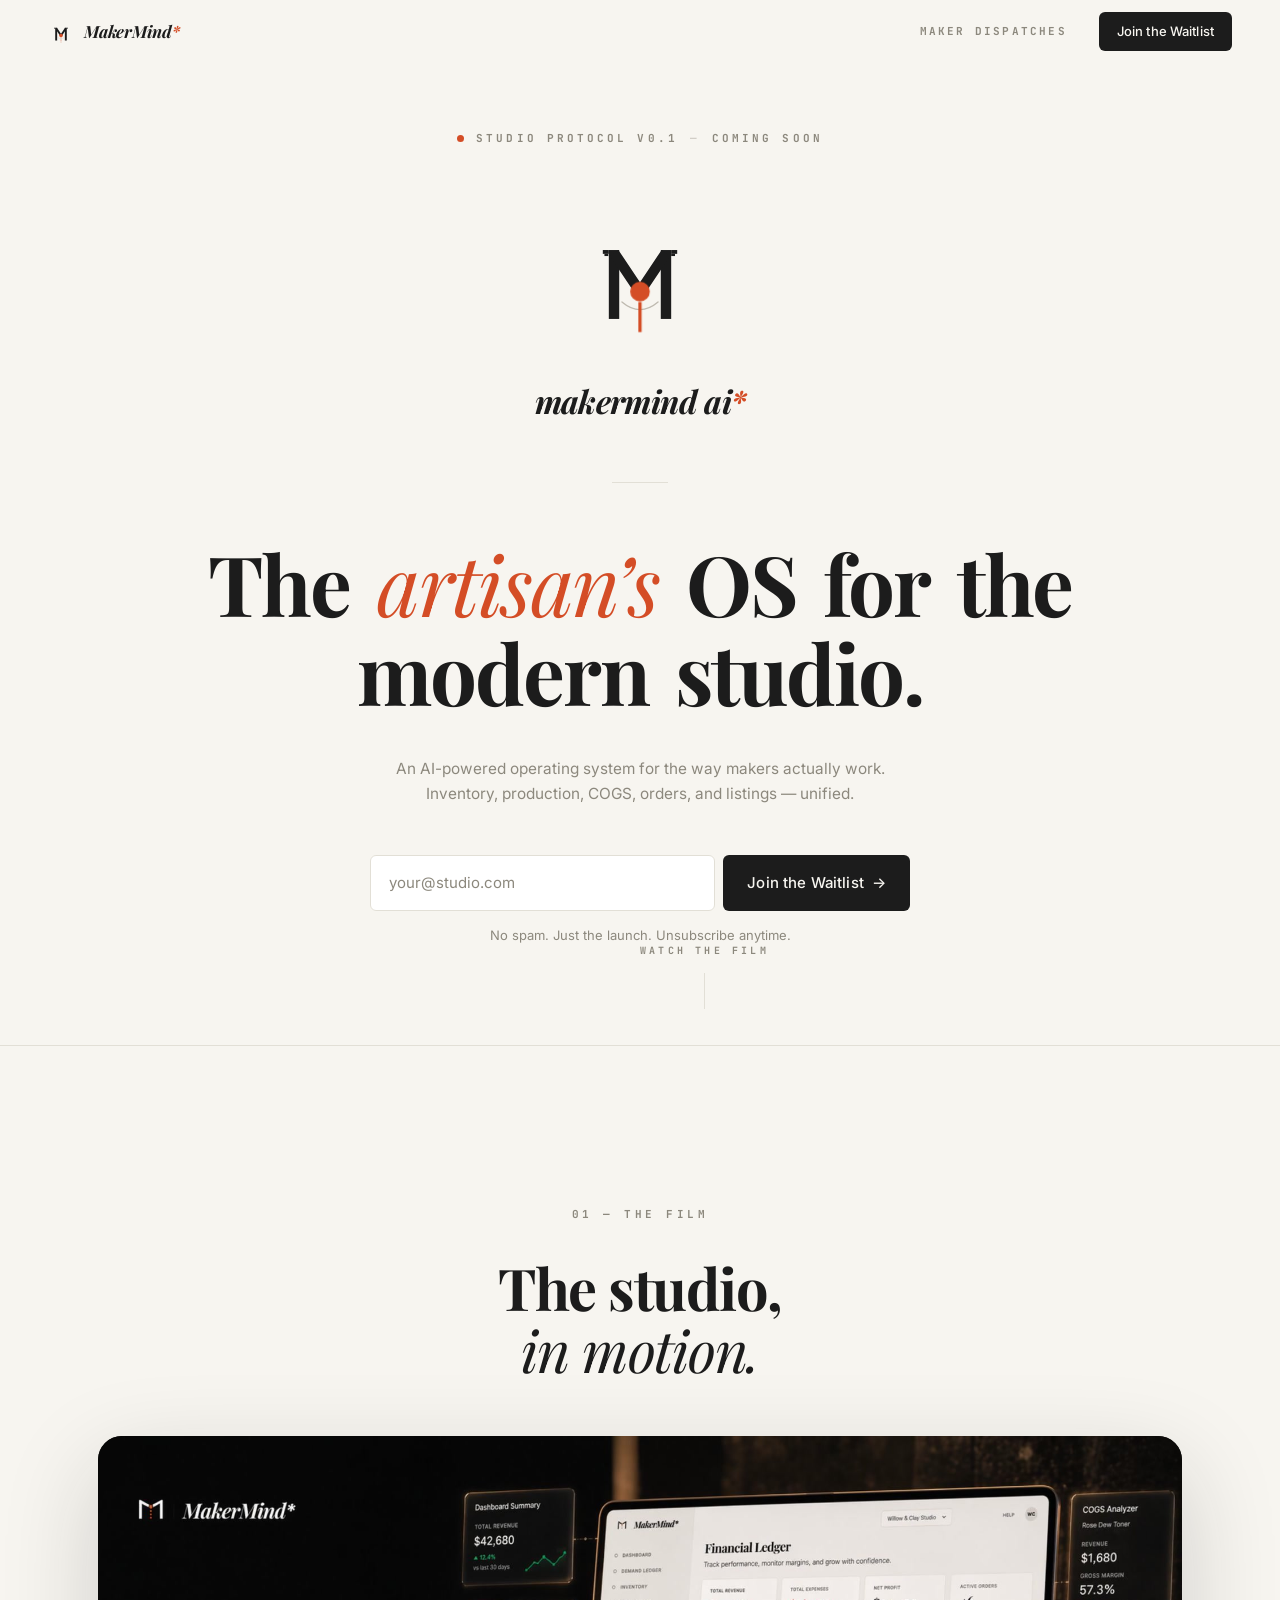
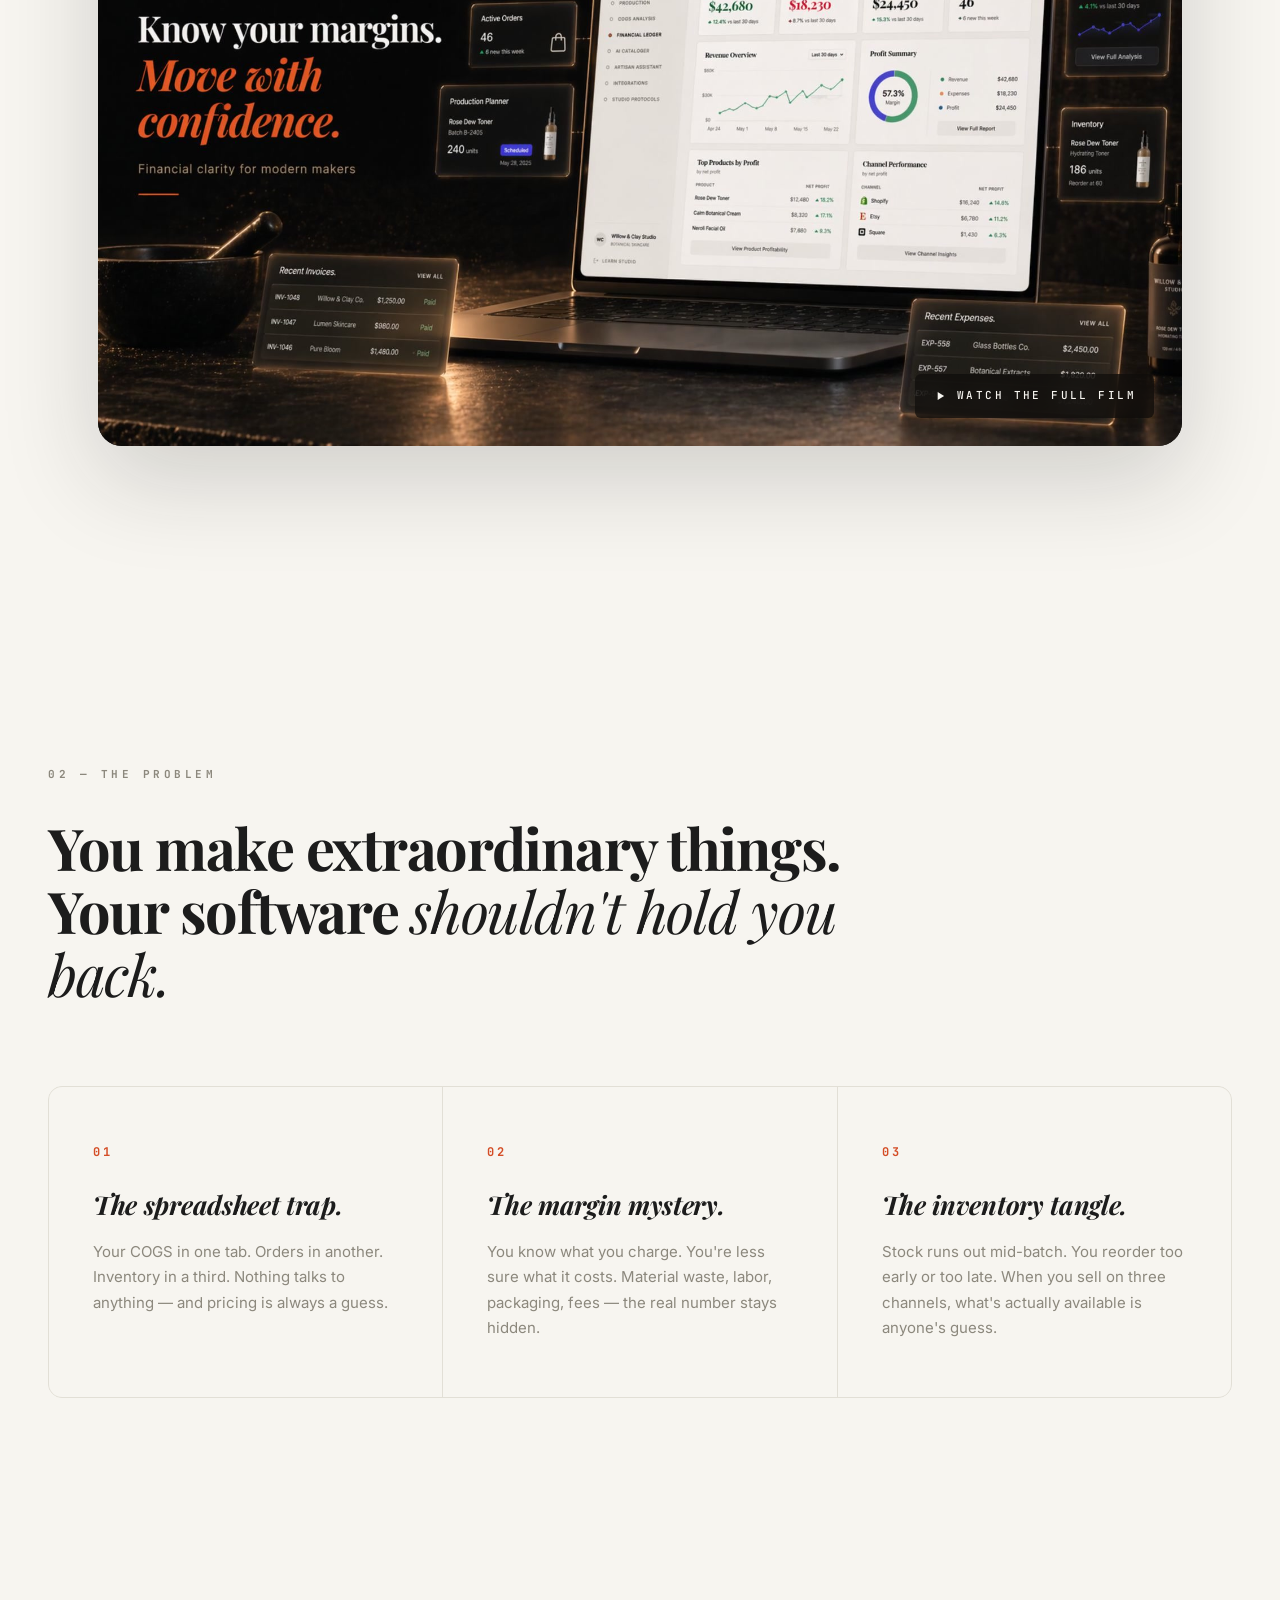
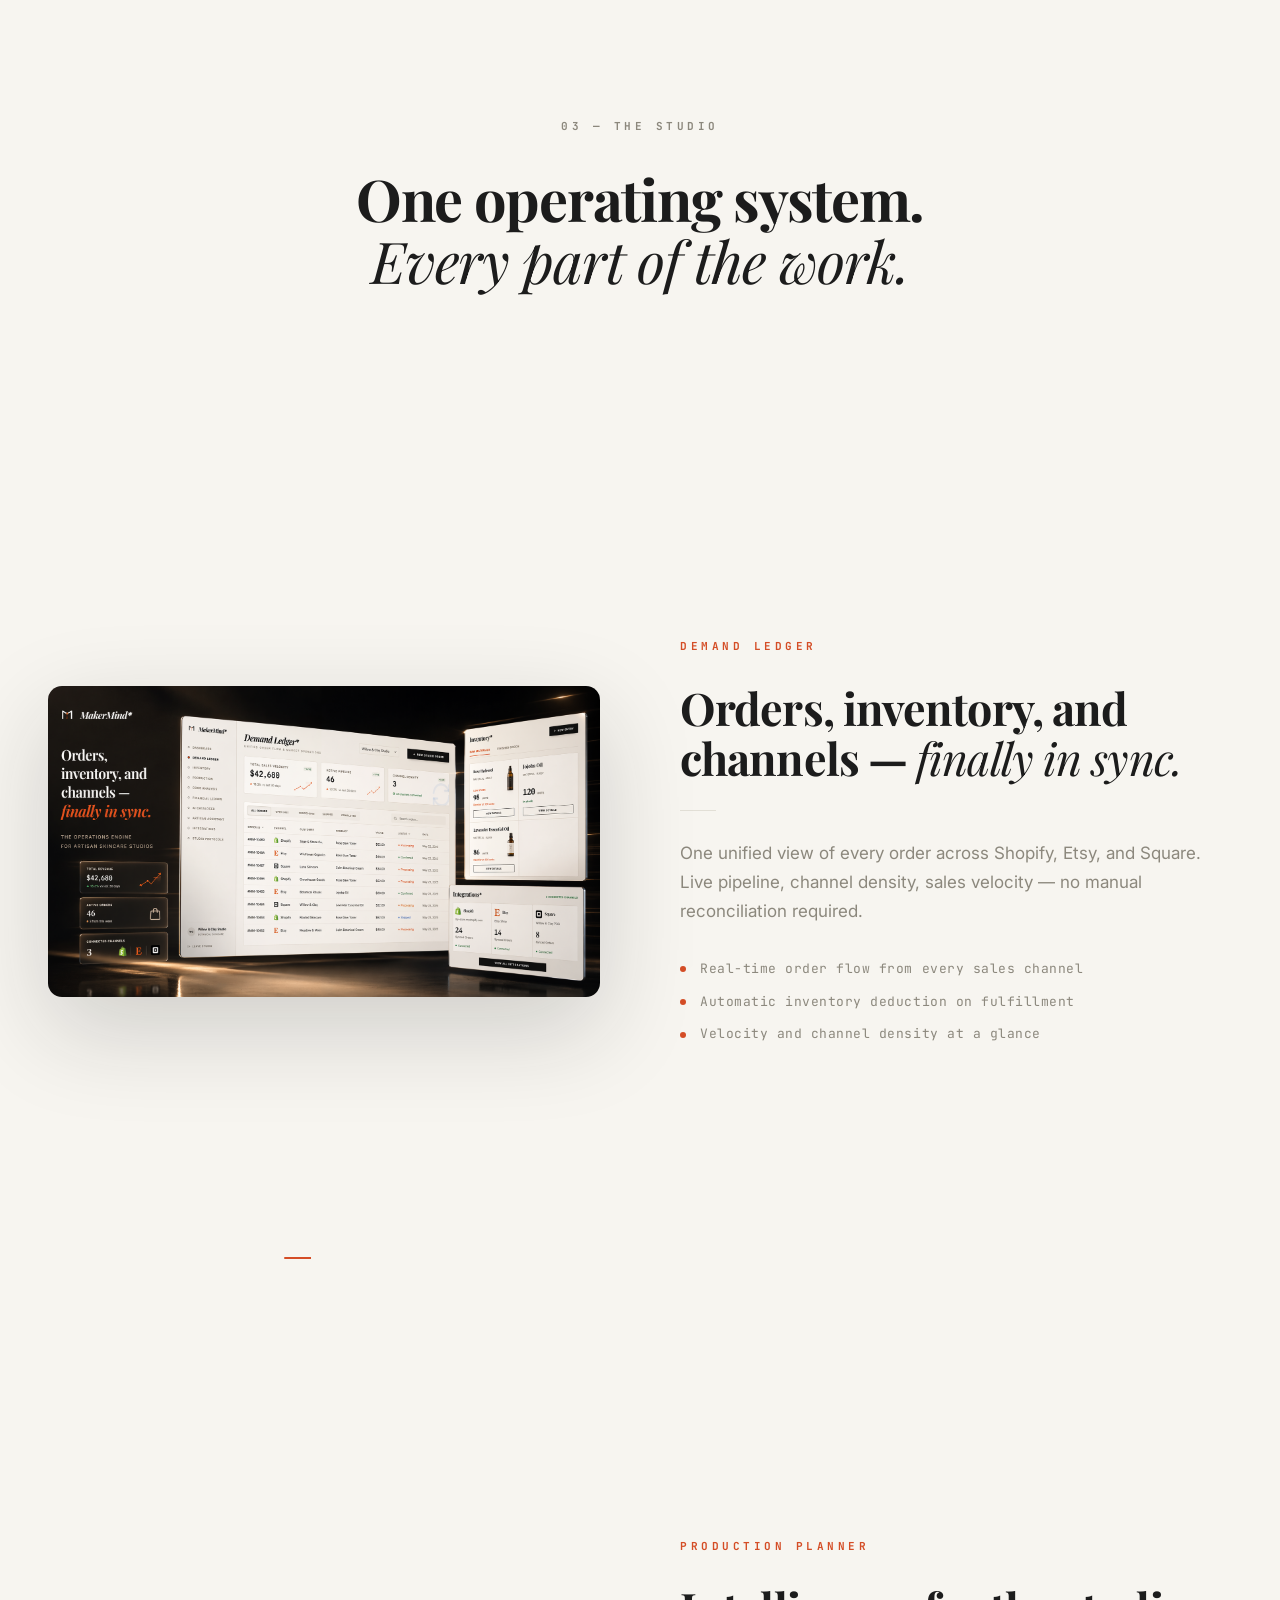
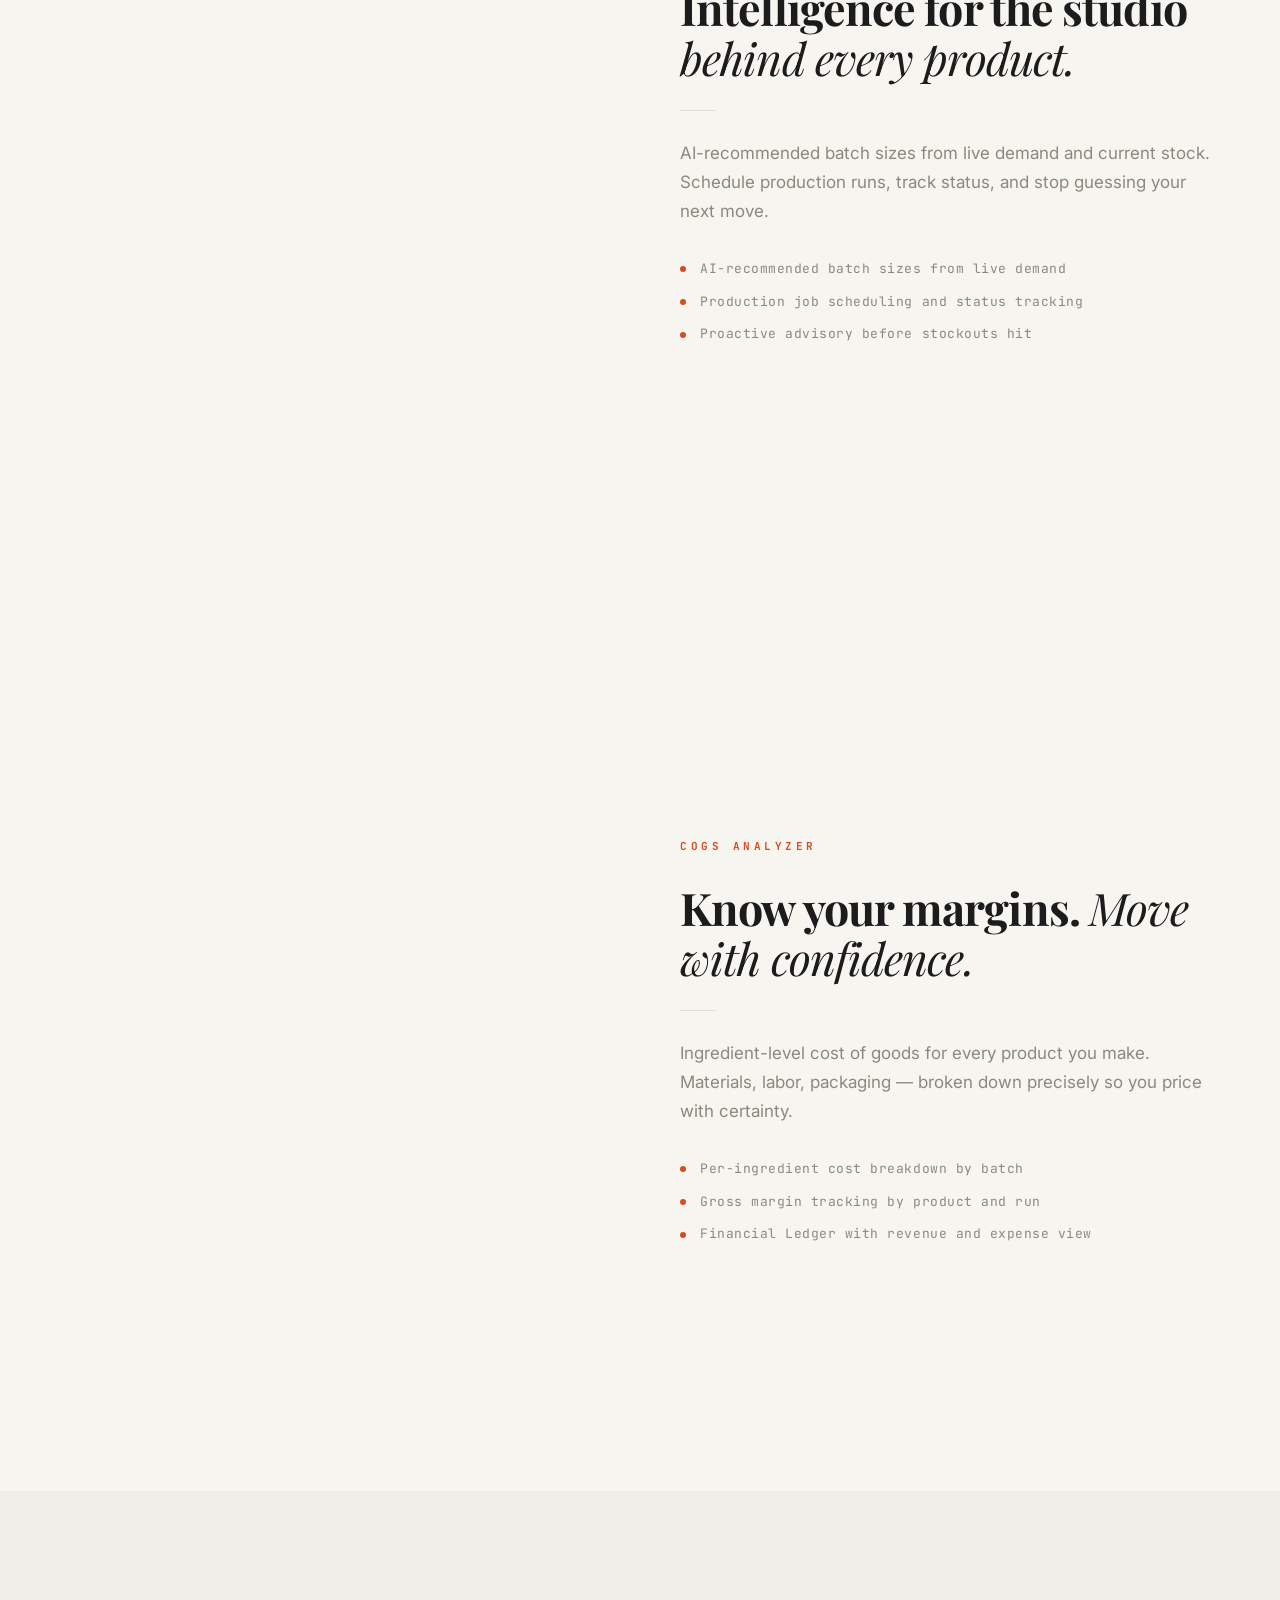
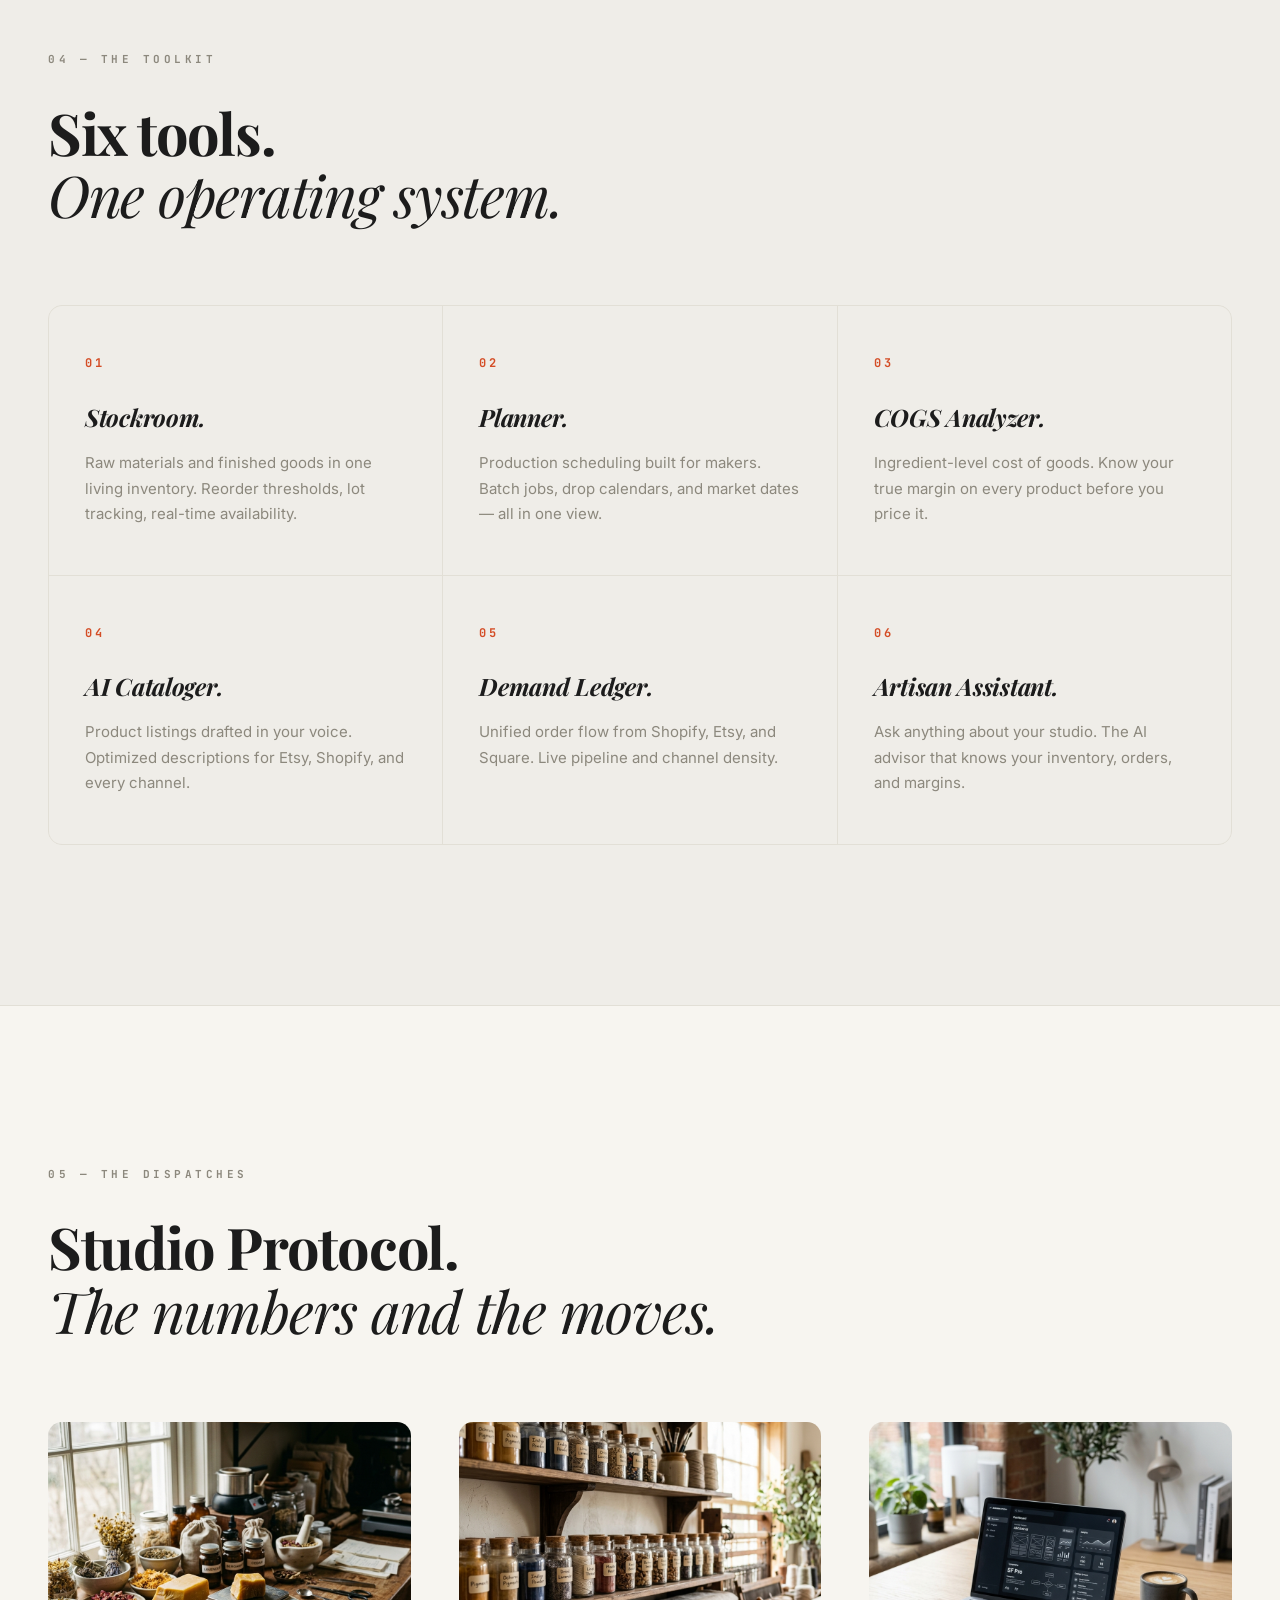
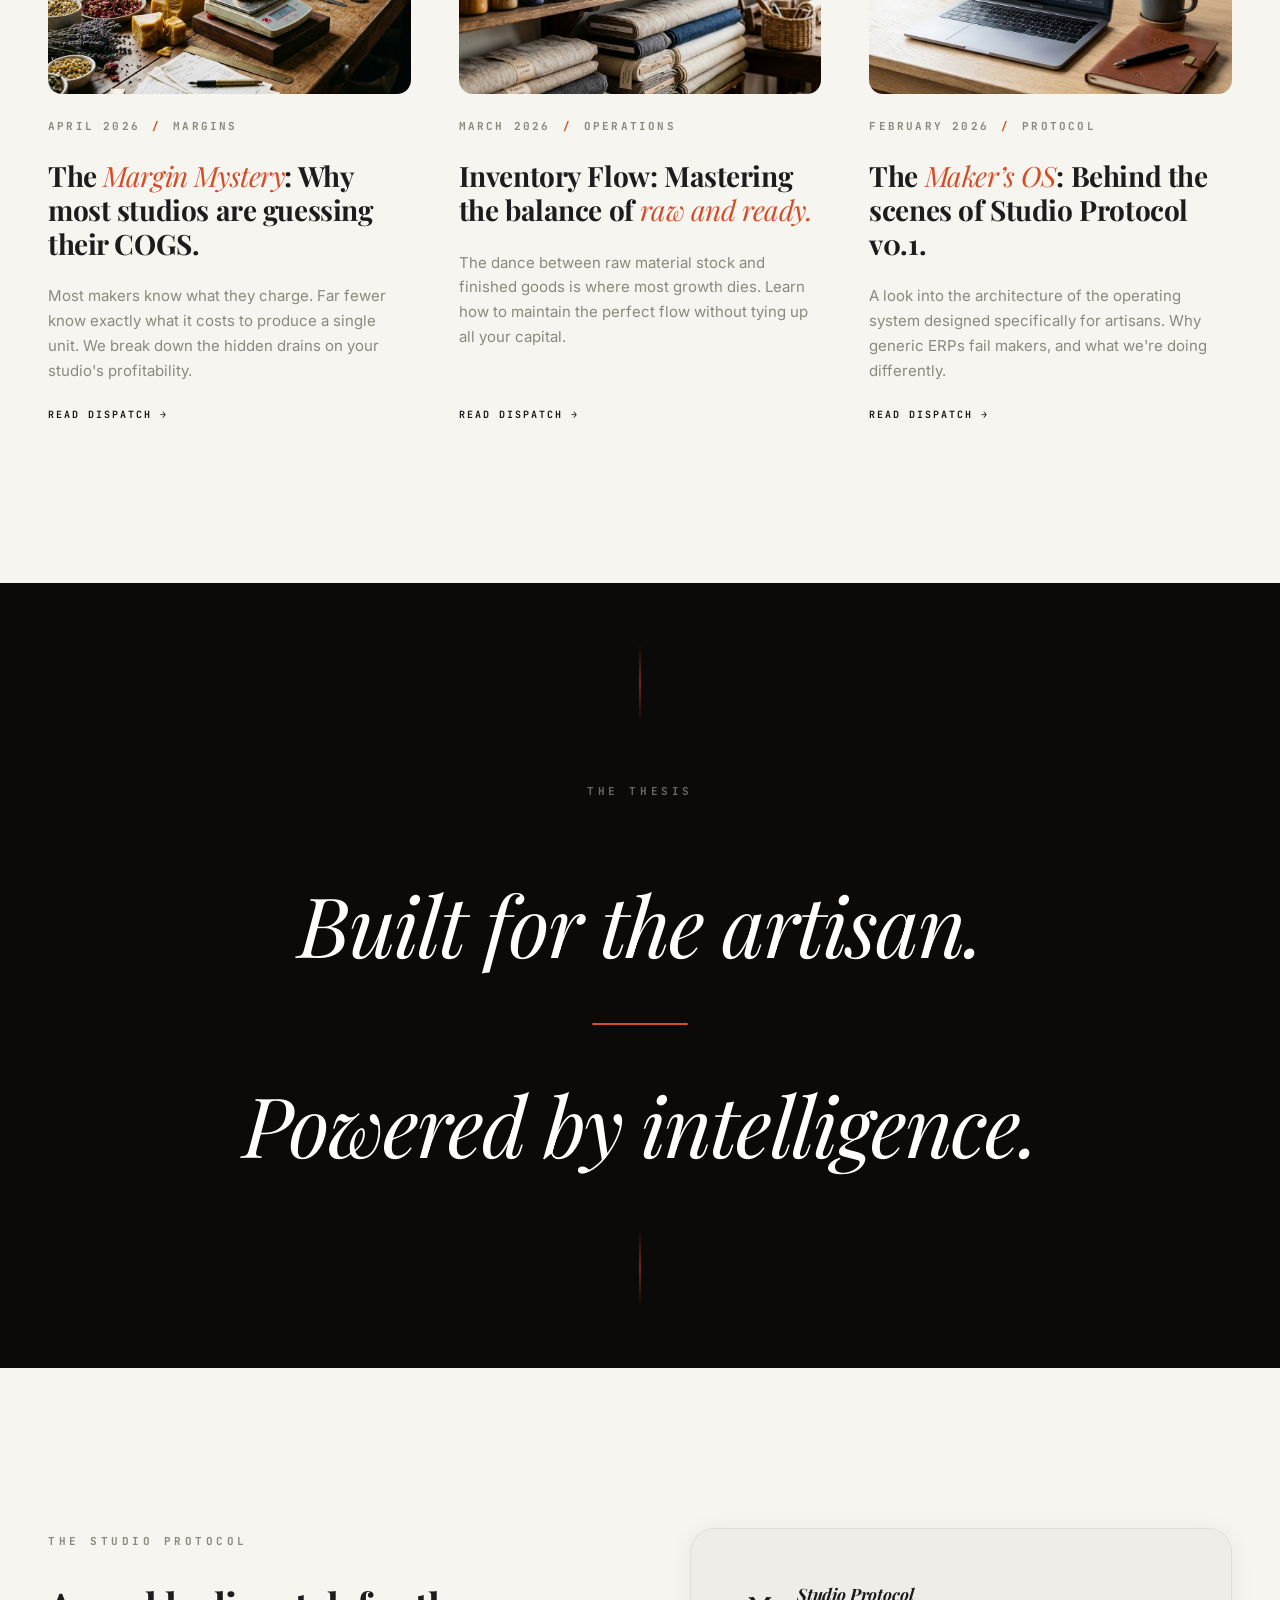
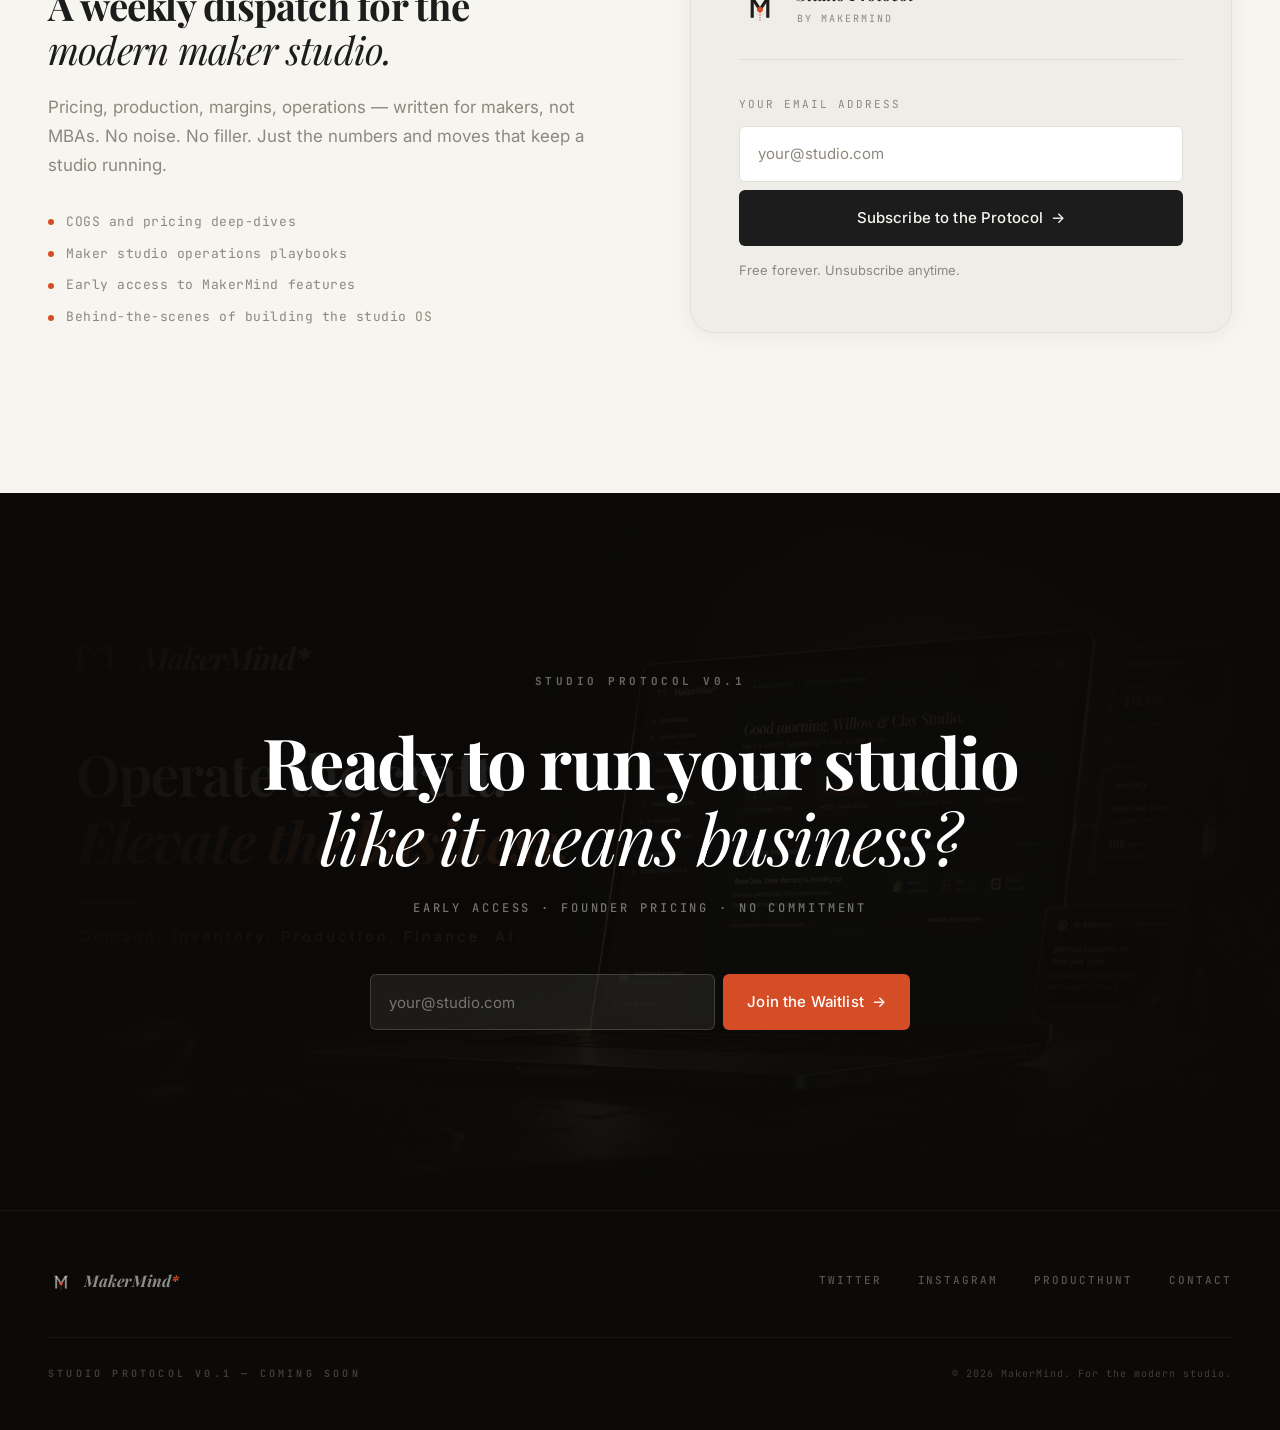
==== index.html @ ee9d77f5 "Fix: Broken forms, rename Journal to Maker Dispatches, fix waitlist links" ====
<!DOCTYPE html>
<html lang="en">
<head>
  <meta charset="UTF-8" />
  <meta name="viewport" content="width=device-width, initial-scale=1.0, viewport-fit=cover" />
  <meta name="theme-color" content="#F7F5F0" />
  <meta name="description" content="MakerMind — The AI-powered operating system for artisan maker studios. Inventory, production, COGS, orders, and listings, unified and intelligent. Built for the artisan. Powered by intelligence." />

  <!-- Open Graph -->
  <meta property="og:type" content="website" />
  <meta property="og:title" content="MakerMind — The Artisan's OS for the Modern Studio" />
  <meta property="og:description" content="The business side of making, beautifully organized. Studio Protocol v0.1 — coming soon." />
  <meta property="og:image" content="assets/img1.png" />
  <meta property="og:image:width" content="1672" />
  <meta property="og:image:height" content="939" />

  <!-- Twitter -->
  <meta name="twitter:card" content="summary_large_image" />
  <meta name="twitter:title" content="MakerMind — The Artisan's OS" />
  <meta name="twitter:description" content="The business side of making, beautifully organized." />
  <meta name="twitter:image" content="assets/img1.png" />

  <title>MakerMind — The Artisan's OS for the Modern Studio</title>

  <!-- SVG favicon -->
  <link rel="icon" type="image/svg+xml" href="data:image/svg+xml,%3Csvg viewBox='0 0 512 512' fill='none' xmlns='http://www.w3.org/2000/svg'%3E%3Crect width='512' height='512' rx='100' fill='%23F7F5F0'/%3E%3Crect x='142' y='172' width='38' height='252' fill='%231C1C1C'/%3E%3Crect x='120' y='172' width='22' height='14' fill='%231C1C1C'/%3E%3Crect x='332' y='172' width='38' height='252' fill='%231C1C1C'/%3E%3Crect x='370' y='172' width='22' height='14' fill='%231C1C1C'/%3E%3Cpath d='M161 182L256 324L351 182' stroke='%231C1C1C' stroke-width='38' stroke-linejoin='bevel' fill='none'/%3E%3Ccircle cx='256' cy='324' r='36' fill='%23D44D26'/%3E%3C/svg%3E" />

  <!-- Fonts -->
  <link rel="preconnect" href="https://fonts.googleapis.com" />
  <link rel="preconnect" href="https://fonts.gstatic.com" crossorigin />
  <link href="https://fonts.googleapis.com/css2?family=Inter:wght@400;500;600&family=Playfair+Display:ital,wght@0,400;0,700;1,400;1,700&family=JetBrains+Mono:wght@400;500;700&display=swap" rel="stylesheet" />

  <link rel="stylesheet" href="styles.css" />
</head>

<body>

<!--═══════════════════════════════════════════════════════════════
    NAV
═══════════════════════════════════════════════════════════════-->
<nav class="nav" id="nav" aria-label="Primary">
  <div class="nav-inner">
    <a href="#" class="nav-brand" aria-label="MakerMind home">
      <svg class="nav-mark" viewBox="0 0 512 512" fill="none" xmlns="http://www.w3.org/2000/svg" aria-hidden="true">
        <rect x="142" y="172" width="38" height="252" fill="currentColor"/>
        <rect x="120" y="172" width="22" height="14" fill="currentColor"/>
        <rect x="126" y="186" width="14" height="8" fill="currentColor"/>
        <rect x="332" y="172" width="38" height="252" fill="currentColor"/>
        <rect x="370" y="172" width="22" height="14" fill="currentColor"/>
        <rect x="370" y="186" width="14" height="8" fill="currentColor"/>
        <path d="M 161 182 L 256 324 L 351 182" stroke="currentColor" stroke-width="38" stroke-linejoin="bevel" fill="none"/>
        <path d="M 190 362 Q 256 418 322 362" stroke="#BFBAB0" stroke-width="5" stroke-linecap="round" fill="none"/>
        <circle cx="256" cy="324" r="36" fill="#D44D26"/>
        <line x1="256" y1="362" x2="256" y2="472" stroke="#D44D26" stroke-width="12" stroke-dasharray="14 14"/>
      </svg>
      <span class="nav-wordmark">MakerMind<span class="accent">*</span></span>
    </a>
    <div class="nav-links">
      <a href="journal.html" class="nav-link">Maker Dispatches</a>
      <a href="#waitlist" class="nav-cta">Join the Waitlist</a>
    </div>
  </div>
</nav>


<!--═══════════════════════════════════════════════════════════════
    01 — HERO
    A cold open: cream silence, a stamp arrives, the mark draws
    itself, then the wordmark, then the headline word-by-word.
═══════════════════════════════════════════════════════════════-->
<section class="hero" id="hero">
  <div class="hero-inner">

    <div class="stamp" data-anim="stamp">
      <span class="stamp-dot" aria-hidden="true"></span>
      <span>Studio Protocol v0.1</span>
      <span class="stamp-sep" aria-hidden="true">—</span>
      <span>Coming Soon</span>
    </div>

    <!-- ANIMATED MAKERMIND MARK — draws itself on load -->
    <svg class="hero-mark" viewBox="0 0 512 512" fill="none" xmlns="http://www.w3.org/2000/svg" aria-label="MakerMind logo" data-anim="mark">
      <defs>
        <clipPath id="hero-mark-wipe">
          <rect x="0" y="170" width="512" height="0">
            <animate attributeName="height" from="0" to="280"
              begin="0.6s" dur="1.4s"
              fill="freeze"
              calcMode="spline" keyTimes="0;1" keySplines="0.33 0 0.2 1"/>
          </rect>
        </clipPath>
      </defs>
      <g clip-path="url(#hero-mark-wipe)">
        <rect x="142" y="172" width="38" height="252" fill="currentColor"/>
        <rect x="120" y="172" width="22" height="14" fill="currentColor"/>
        <rect x="126" y="186" width="14" height="8" fill="currentColor"/>
        <rect x="332" y="172" width="38" height="252" fill="currentColor"/>
        <rect x="370" y="172" width="22" height="14" fill="currentColor"/>
        <rect x="370" y="186" width="14" height="8" fill="currentColor"/>
        <path d="M 161 182 L 256 324 L 351 182" stroke="currentColor" stroke-width="38" stroke-linejoin="bevel" fill="none"/>
      </g>
      <path class="mark-arc" d="M 190 362 Q 256 418 322 362" stroke="#BFBAB0" stroke-width="5" stroke-linecap="round" fill="none"/>
      <circle class="mark-dot" cx="256" cy="324" r="36" fill="#D44D26"/>
      <line class="mark-thread" x1="256" y1="362" x2="256" y2="472" stroke="#D44D26" stroke-width="12" stroke-dasharray="14 14"/>
    </svg>

    <div class="hero-wordmark" data-anim="wordmark">
      makermind ai<span class="accent">*</span>
    </div>

    <div class="hero-rule" data-anim="rule" aria-hidden="true"></div>

    <h1 class="hero-headline" data-anim="words">
      <span class="word">The</span>
      <span class="word"><em>artisan&rsquo;s</em></span>
      <span class="word">OS</span>
      <span class="word">for</span>
      <span class="word">the</span>
      <span class="word">modern</span>
      <span class="word">studio.</span>
    </h1>

    <p class="hero-body" data-anim="body">
      An AI-powered operating system for the way makers actually work.<br class="br-desk">
      Inventory, production, COGS, orders, and listings — unified.
    </p>

    <form class="email-form" id="hero-form" data-form="hero" data-anim="form" novalidate>
      <div class="email-row">
        <input type="email" name="email" placeholder="your@studio.com" required class="email-input" aria-label="Your email address" />
        <button type="submit" class="btn btn-ink">
          <span class="btn-label">Join the Waitlist</span>
          <span class="btn-arrow" aria-hidden="true">→</span>
        </button>
      </div>
      <p class="email-note">No spam. Just the launch. Unsubscribe anytime.</p>
      <div class="email-success" hidden aria-live="polite">
        <span class="check-mark" aria-hidden="true">✦</span>
        You're on the list — we'll be in touch before launch.
      </div>
    </form>

  </div>

  <a class="scroll-cue" href="#film" aria-label="Scroll down">
    <span class="cue-label">Watch the Film</span>
    <span class="cue-line" aria-hidden="true"></span>
  </a>
</section>


<!--═══════════════════════════════════════════════════════════════
    02 — THE FILM
    Embed the launch video. Loops on autoplay (muted), invites
    a click to watch with sound.
═══════════════════════════════════════════════════════════════-->
<section class="film" id="film">
  <div class="film-meta reveal">
    <p class="section-label">01 — The Film</p>
    <h2 class="film-headline">
      The studio,<br><em>in motion.</em>
    </h2>
  </div>

  <div class="film-frame reveal" data-film>
    <video
      class="film-video"
      poster="assets/launch-poster.jpg"
      autoplay muted loop playsinline
      data-film-loop
    >
      <source src="assets/launch-loop.mp4" type="video/mp4" />
    </video>
    <div class="film-overlay">
      <button class="film-play" type="button" data-film-play aria-label="Watch the full film with sound">
        <svg viewBox="0 0 24 24" fill="none" aria-hidden="true">
          <path d="M8 5v14l11-7z" fill="currentColor"/>
        </svg>
        <span>Watch the Full Film</span>
      </button>
    </div>
  </div>
</section>


<!--═══════════════════════════════════════════════════════════════
    03 — THE PROBLEM
    Tension. Setup for the resolution that follows.
═══════════════════════════════════════════════════════════════-->
<section class="problem">
  <div class="container">
    <p class="section-label reveal">02 — The Problem</p>
    <h2 class="problem-headline reveal">
      You make extraordinary things.<br>
      Your software <em>shouldn't hold you back.</em>
    </h2>

    <div class="problem-grid">
      <article class="problem-card reveal">
        <div class="problem-num">01</div>
        <h3 class="problem-title"><em>The spreadsheet trap.</em></h3>
        <p class="problem-body">Your COGS in one tab. Orders in another. Inventory in a third. Nothing talks to anything — and pricing is always a guess.</p>
      </article>
      <article class="problem-card reveal">
        <div class="problem-num">02</div>
        <h3 class="problem-title"><em>The margin mystery.</em></h3>
        <p class="problem-body">You know what you charge. You're less sure what it costs. Material waste, labor, packaging, fees — the real number stays hidden.</p>
      </article>
      <article class="problem-card reveal">
        <div class="problem-num">03</div>
        <h3 class="problem-title"><em>The inventory tangle.</em></h3>
        <p class="problem-body">Stock runs out mid-batch. You reorder too early or too late. When you sell on three channels, what's actually available is anyone's guess.</p>
      </article>
    </div>
  </div>
</section>


<!--═══════════════════════════════════════════════════════════════
    04 — STICKY SHOWCASE
    The image stays pinned while the text scrolls past.
    Three product features. Three image swaps. The Apple pattern.
═══════════════════════════════════════════════════════════════-->
<section class="showcase" id="product">

  <div class="container showcase-intro reveal">
    <p class="section-label">03 — The Studio</p>
    <h2 class="showcase-headline">
      One operating system.<br><em>Every part of the work.</em>
    </h2>
  </div>

  <div class="showcase-track">
    <div class="showcase-images">
      <div class="showcase-image-stack" aria-hidden="true">
        <img class="showcase-img is-active" data-step="0" src="assets/img2.png" alt="" />
        <img class="showcase-img" data-step="1" src="assets/img3.png" alt="" />
        <img class="showcase-img" data-step="2" src="assets/img8.png" alt="" />
      </div>
      <div class="showcase-progress" aria-hidden="true">
        <span class="progress-track"></span>
        <span class="progress-fill"></span>
      </div>
    </div>

    <div class="showcase-text">

      <article class="showcase-step" data-step="0">
        <div class="step-inner">
          <p class="step-label">Demand Ledger</p>
          <h3 class="step-headline">Orders, inventory, and channels — <em>finally in sync.</em></h3>
          <div class="step-rule"></div>
          <p class="step-body">One unified view of every order across Shopify, Etsy, and Square. Live pipeline, channel density, sales velocity — no manual reconciliation required.</p>
          <ul class="step-list">
            <li>Real-time order flow from every sales channel</li>
            <li>Automatic inventory deduction on fulfillment</li>
            <li>Velocity and channel density at a glance</li>
          </ul>
        </div>
      </article>

      <article class="showcase-step" data-step="1">
        <div class="step-inner">
          <p class="step-label">Production Planner</p>
          <h3 class="step-headline">Intelligence for the studio <em>behind every product.</em></h3>
          <div class="step-rule"></div>
          <p class="step-body">AI-recommended batch sizes from live demand and current stock. Schedule production runs, track status, and stop guessing your next move.</p>
          <ul class="step-list">
            <li>AI-recommended batch sizes from live demand</li>
            <li>Production job scheduling and status tracking</li>
            <li>Proactive advisory before stockouts hit</li>
          </ul>
        </div>
      </article>

      <article class="showcase-step" data-step="2">
        <div class="step-inner">
          <p class="step-label">COGS Analyzer</p>
          <h3 class="step-headline">Know your margins. <em>Move with confidence.</em></h3>
          <div class="step-rule"></div>
          <p class="step-body">Ingredient-level cost of goods for every product you make. Materials, labor, packaging — broken down precisely so you price with certainty.</p>
          <ul class="step-list">
            <li>Per-ingredient cost breakdown by batch</li>
            <li>Gross margin tracking by product and run</li>
            <li>Financial Ledger with revenue and expense view</li>
          </ul>
        </div>
      </article>

    </div>
  </div>
</section>


<!--═══════════════════════════════════════════════════════════════
    05 — SIX TOOLS GRID
═══════════════════════════════════════════════════════════════-->
<section class="features">
  <div class="container">
    <p class="section-label reveal">04 — The Toolkit</p>
    <h2 class="features-headline reveal">
      Six tools.<br><em>One operating system.</em>
    </h2>

    <div class="features-grid">
      <article class="feature-card reveal">
        <div class="feature-num">01</div>
        <h3 class="feature-title"><em>Stockroom.</em></h3>
        <p class="feature-body">Raw materials and finished goods in one living inventory. Reorder thresholds, lot tracking, real-time availability.</p>
      </article>
      <article class="feature-card reveal">
        <div class="feature-num">02</div>
        <h3 class="feature-title"><em>Planner.</em></h3>
        <p class="feature-body">Production scheduling built for makers. Batch jobs, drop calendars, and market dates — all in one view.</p>
      </article>
      <article class="feature-card reveal">
        <div class="feature-num">03</div>
        <h3 class="feature-title"><em>COGS Analyzer.</em></h3>
        <p class="feature-body">Ingredient-level cost of goods. Know your true margin on every product before you price it.</p>
      </article>
      <article class="feature-card reveal">
        <div class="feature-num">04</div>
        <h3 class="feature-title"><em>AI Cataloger.</em></h3>
        <p class="feature-body">Product listings drafted in your voice. Optimized descriptions for Etsy, Shopify, and every channel.</p>
      </article>
      <article class="feature-card reveal">
        <div class="feature-num">05</div>
        <h3 class="feature-title"><em>Demand Ledger.</em></h3>
        <p class="feature-body">Unified order flow from Shopify, Etsy, and Square. Live pipeline and channel density.</p>
      </article>
      <article class="feature-card reveal">
        <div class="feature-num">06</div>
        <h3 class="feature-title"><em>Artisan Assistant.</em></h3>
        <p class="feature-body">Ask anything about your studio. The AI advisor that knows your inventory, orders, and margins.</p>
      </article>
    </div>
  </div>
</section>



<!--═══════════════════════════════════════════════════════════════
    05 — THE DISPATCHES (JOURNAL)
═══════════════════════════════════════════════════════════════-->
<section class="journal" id="journal">
  <div class="container">
    <p class="section-label reveal">05 — The Dispatches</p>
    <h2 class="journal-headline reveal">
      Studio Protocol.<br><em>The numbers and the moves.</em>
    </h2>

    <div class="journal-grid">
      <article class="journal-card reveal">
        <a href="dispatch-margin-mystery.html" class="journal-card-img-wrap">
          <img src="assets/dispatch-cogs.png" alt="Close up of precision scale and botanicals" class="journal-card-img" />
        </a>
        <div class="journal-card-meta">
          <span>April 2026</span>
          <span class="accent">/</span>
          <span>Margins</span>
        </div>
        <h3 class="journal-card-title">
          The <em>Margin Mystery</em>: Why most studios are guessing their COGS.
        </h3>
        <p class="journal-card-excerpt">Most makers know what they charge. Far fewer know exactly what it costs to produce a single unit. We break down the hidden drains on your studio's profitability.</p>
        <a href="dispatch-margin-mystery.html" class="journal-card-cta">
          Read Dispatch <span class="btn-arrow" aria-hidden="true">→</span>
        </a>
      </article>

      <article class="journal-card reveal">
        <a href="dispatch-inventory-flow.html" class="journal-card-img-wrap">
          <img src="assets/dispatch-inventory.png" alt="Neatly organized studio shelves" class="journal-card-img" />
        </a>
        <div class="journal-card-meta">
          <span>March 2026</span>
          <span class="accent">/</span>
          <span>Operations</span>
        </div>
        <h3 class="journal-card-title">
          Inventory Flow: Mastering the balance of <em>raw and ready.</em>
        </h3>
        <p class="journal-card-excerpt">The dance between raw material stock and finished goods is where most growth dies. Learn how to maintain the perfect flow without tying up all your capital.</p>
        <a href="dispatch-inventory-flow.html" class="journal-card-cta">
          Read Dispatch <span class="btn-arrow" aria-hidden="true">→</span>
        </a>
      </article>

      <article class="journal-card reveal">
        <a href="dispatch-makers-os.html" class="journal-card-img-wrap">
          <img src="assets/dispatch-protocol.png" alt="Minimalist desk with laptop" class="journal-card-img" />
        </a>
        <div class="journal-card-meta">
          <span>February 2026</span>
          <span class="accent">/</span>
          <span>Protocol</span>
        </div>
        <h3 class="journal-card-title">
          The <em>Maker&rsquo;s OS</em>: Behind the scenes of Studio Protocol v0.1.
        </h3>
        <p class="journal-card-excerpt">A look into the architecture of the operating system designed specifically for artisans. Why generic ERPs fail makers, and what we're doing differently.</p>
        <a href="dispatch-makers-os.html" class="journal-card-cta">
          Read Dispatch <span class="btn-arrow" aria-hidden="true">→</span>
        </a>
      </article>
    </div>
  </div>
</section>


<!--═══════════════════════════════════════════════════════════════
    06 — POSITIONING (DARK)
    Full bleed. Two lines. A long pause. The brand thesis.
═══════════════════════════════════════════════════════════════-->
<section class="positioning">
  <div class="pos-inner">
    <p class="pos-label reveal">The Thesis</p>
    <p class="pos-line reveal">Built for the artisan.</p>
    <span class="pos-rule reveal" aria-hidden="true"></span>
    <p class="pos-line pos-line-2 reveal">Powered by intelligence.</p>
  </div>
</section>


<!--═══════════════════════════════════════════════════════════════
    07 — STUDIO PROTOCOL NEWSLETTER
═══════════════════════════════════════════════════════════════-->
<section class="newsletter" id="protocol">
  <div class="container newsletter-grid">
    <div class="newsletter-text reveal">
      <p class="section-label">The Studio Protocol</p>
      <h2 class="newsletter-headline">
        A weekly dispatch for the<br><em>modern maker studio.</em>
      </h2>
      <p class="newsletter-body">
        Pricing, production, margins, operations — written for makers, not MBAs.
        No noise. No filler. Just the numbers and moves that keep a studio running.
      </p>
      <ul class="newsletter-list">
        <li>COGS and pricing deep-dives</li>
        <li>Maker studio operations playbooks</li>
        <li>Early access to MakerMind features</li>
        <li>Behind-the-scenes of building the studio OS</li>
      </ul>
    </div>

    <aside class="newsletter-card reveal">
      <header class="newsletter-card-header">
        <svg class="newsletter-mark" viewBox="0 0 512 512" fill="none" xmlns="http://www.w3.org/2000/svg" aria-hidden="true">
          <rect x="142" y="172" width="38" height="252" fill="currentColor"/>
          <rect x="120" y="172" width="22" height="14" fill="currentColor"/>
          <rect x="126" y="186" width="14" height="8" fill="currentColor"/>
          <rect x="332" y="172" width="38" height="252" fill="currentColor"/>
          <rect x="370" y="172" width="22" height="14" fill="currentColor"/>
          <rect x="370" y="186" width="14" height="8" fill="currentColor"/>
          <path d="M 161 182 L 256 324 L 351 182" stroke="currentColor" stroke-width="38" stroke-linejoin="bevel" fill="none"/>
          <path d="M 190 362 Q 256 418 322 362" stroke="#BFBAB0" stroke-width="5" stroke-linecap="round" fill="none"/>
          <circle cx="256" cy="324" r="36" fill="#D44D26"/>
          <line x1="256" y1="362" x2="256" y2="472" stroke="#D44D26" stroke-width="12" stroke-dasharray="14 14"/>
        </svg>
        <div>
          <p class="newsletter-title">Studio Protocol</p>
          <p class="newsletter-sub">by MakerMind</p>
        </div>
      </header>

      <form class="email-form" id="newsletter-form" data-form="newsletter" novalidate>
        <label class="email-label" for="newsletter-email">Your email address</label>
        <input id="newsletter-email" type="email" name="email" placeholder="your@studio.com" required class="email-input email-input-full" />
        <button type="submit" class="btn btn-ink btn-full">
          <span class="btn-label">Subscribe to the Protocol</span>
          <span class="btn-arrow" aria-hidden="true">→</span>
        </button>
        <p class="email-note email-note-left">Free forever. Unsubscribe anytime.</p>
        <div class="email-success" hidden aria-live="polite">
          <span class="check-mark" aria-hidden="true">✦</span>
          Welcome to the Protocol — first issue coming soon.
        </div>
      </form>
    </aside>
  </div>
</section>


<!--═══════════════════════════════════════════════════════════════
    08 — FINAL CTA (DARK, FULL-BLEED)
═══════════════════════════════════════════════════════════════-->
<section class="final" id="waitlist">
  <div class="final-bg" aria-hidden="true">
    <img src="assets/img9.png" alt="" class="final-bg-img" />
  </div>
  <div class="final-inner">
    <p class="section-label final-label reveal">Studio Protocol v0.1</p>
    <h2 class="final-headline reveal">
      Ready to run your studio<br><em>like it means business?</em>
    </h2>
    <p class="final-sub reveal">Early access · Founder pricing · No commitment</p>

    <form class="email-form email-form-dark reveal" id="cta-form" data-form="final-cta" novalidate>
      <div class="email-row">
        <input type="email" name="email" placeholder="your@studio.com" required class="email-input email-input-dark" aria-label="Your email address" />
        <button type="submit" class="btn btn-accent">
          <span class="btn-label">Join the Waitlist</span>
          <span class="btn-arrow" aria-hidden="true">→</span>
        </button>
      </div>
      <div class="email-success email-success-dark" hidden aria-live="polite">
        <span class="check-mark" aria-hidden="true">✦</span>
        You're on the list. We'll be in touch before launch day.
      </div>
    </form>
  </div>
</section>


<!--═══════════════════════════════════════════════════════════════
    FOOTER
═══════════════════════════════════════════════════════════════-->
<footer class="footer" role="contentinfo">
  <div class="footer-top">
    <a href="#" class="footer-brand" aria-label="MakerMind home">
      <svg class="footer-mark" viewBox="0 0 512 512" fill="none" xmlns="http://www.w3.org/2000/svg" aria-hidden="true">
        <rect x="142" y="172" width="38" height="252" fill="currentColor"/>
        <rect x="120" y="172" width="22" height="14" fill="currentColor"/>
        <rect x="126" y="186" width="14" height="8" fill="currentColor"/>
        <rect x="332" y="172" width="38" height="252" fill="currentColor"/>
        <rect x="370" y="172" width="22" height="14" fill="currentColor"/>
        <rect x="370" y="186" width="14" height="8" fill="currentColor"/>
        <path d="M 161 182 L 256 324 L 351 182" stroke="currentColor" stroke-width="38" stroke-linejoin="bevel" fill="none"/>
        <path d="M 190 362 Q 256 418 322 362" stroke="#4a4640" stroke-width="5" stroke-linecap="round" fill="none"/>
        <circle cx="256" cy="324" r="36" fill="#D44D26"/>
        <line x1="256" y1="362" x2="256" y2="472" stroke="#D44D26" stroke-width="12" stroke-dasharray="14 14"/>
      </svg>
      <span class="footer-wordmark">MakerMind<span class="accent">*</span></span>
    </a>
    <nav class="footer-links" aria-label="Footer links">
      <a href="https://twitter.com/makermindai" class="footer-link" target="_blank" rel="noopener">Twitter</a>
      <a href="https://instagram.com/makermindai" class="footer-link" target="_blank" rel="noopener">Instagram</a>
      <a href="https://producthunt.com" class="footer-link" target="_blank" rel="noopener">ProductHunt</a>
      <a href="mailto:hello@makermind.ai" class="footer-link">Contact</a>
    </nav>
  </div>
  <div class="footer-bottom">
    <div class="footer-rule" aria-hidden="true"></div>
    <div class="footer-meta">
      <span class="footer-stamp">Studio Protocol v0.1 — Coming Soon</span>
      <span class="footer-copy">© 2026 MakerMind. For the modern studio.</span>
    </div>
  </div>
</footer>


<!--═══════════════════════════════════════════════════════════════
    FILM MODAL — opened by "Watch the Full Film"
═══════════════════════════════════════════════════════════════-->
<div class="film-modal" id="film-modal" hidden>
  <button class="film-modal-close" type="button" data-modal-close aria-label="Close film">×</button>
  <div class="film-modal-frame">
    <video
      id="film-modal-video"
      class="film-modal-video"
      poster="assets/launch-poster.jpg"
      controls
      playsinline
    >
      <source src="assets/launch-full.mp4" type="video/mp4" />
    </video>
  </div>
</div>

<script src="script.js"></script>
</body>
</html>
---- styles.css ----
/* ═══════════════════════════════════════════════════════════════
   MakerMind — Waitlist Site v2.0
   Cinematic. Editorial. Apple-quality.
   ─────────────────────────────────────────────────────────────
   Same design tokens as the app and the launch video (Remotion).
   The animation timing curve `cubic-bezier(0.33, 0, 0.2, 1)` is
   the iOS-style ease used throughout LogoReveal.tsx.
═══════════════════════════════════════════════════════════════ */


/* ── DESIGN TOKENS ──────────────────────────────────────────── */
:root {
  /* Color palette — mirrors src/index.css */
  --bg:        #F7F5F0;
  --ink:       #1C1C1C;
  --accent:    #D44D26;
  --muted:     #8C887D;
  --border:    #E2DFD6;
  --sidebar:   #EFEDE8;
  --night:     #0B0A08;
  --night-2:   #141210;
  --white:     #FFFFFF;

  /* Typography */
  --serif: 'Playfair Display', Georgia, 'Times New Roman', serif;
  --sans:  'Inter', ui-sans-serif, system-ui, -apple-system, sans-serif;
  --mono:  'JetBrains Mono', 'SF Mono', Menlo, monospace;

  /* Motion */
  --ease: cubic-bezier(0.33, 0, 0.2, 1);
  --ease-out: cubic-bezier(0.16, 1, 0.3, 1);

  /* Layout */
  --max-w:   1320px;
  --max-w-narrow: 1100px;
  --nav-h:   64px;
  --pad-x:   48px;
  --section: 160px;

  /* Effects */
  --radius-sm: 6px;
  --radius-md: 14px;
  --radius-lg: 24px;
  --shadow-sm: 0 2px 24px rgba(28,28,28,0.06);
  --shadow-md: 0 12px 48px rgba(28,28,28,0.10);
  --shadow-lg: 0 32px 96px rgba(28,28,28,0.18);
}


/* ── RESET ──────────────────────────────────────────────────── */
*, *::before, *::after { box-sizing: border-box; margin: 0; padding: 0; }
html {
  font-size: 16px;
  scroll-behavior: smooth;
  -webkit-font-smoothing: antialiased;
  -moz-osx-font-smoothing: grayscale;
  text-rendering: optimizeLegibility;
}
body {
  background: var(--bg);
  color: var(--ink);
  font-family: var(--sans);
  line-height: 1.6;
  overflow-x: hidden;
}
img, svg, video { display: block; max-width: 100%; height: auto; }
a { color: inherit; text-decoration: none; }
button { cursor: pointer; border: none; background: none; font: inherit; color: inherit; }
input { font: inherit; appearance: none; -webkit-appearance: none; }
ul { list-style: none; }


/* ── SHARED UTILITIES ───────────────────────────────────────── */
.accent { color: var(--accent); }
.container {
  max-width: var(--max-w);
  margin: 0 auto;
  padding: 0 var(--pad-x);
}
.section-label {
  font-family: var(--mono);
  font-weight: 700;
  font-size: 0.6875rem;
  letter-spacing: 0.32em;
  text-transform: uppercase;
  color: var(--muted);
  margin-bottom: 32px;
}


/* ── REVEAL ON SCROLL ────────────────────────────────────────── */
.reveal {
  opacity: 0;
  transform: translateY(28px);
  transition:
    opacity 0.9s var(--ease),
    transform 0.9s var(--ease);
}
.reveal.is-visible {
  opacity: 1;
  transform: translateY(0);
}


/* ═══════════════════════════════════════════════════════════════
   NAV — fixed, frosted, restrained
═══════════════════════════════════════════════════════════════ */
.nav {
  position: fixed;
  top: 0; left: 0; right: 0;
  height: var(--nav-h);
  background: rgba(247, 245, 240, 0);
  backdrop-filter: blur(0);
  -webkit-backdrop-filter: blur(0);
  border-bottom: 1px solid transparent;
  z-index: 100;
  transition:
    background 0.4s var(--ease),
    backdrop-filter 0.4s var(--ease),
    border-color 0.4s var(--ease),
    box-shadow 0.4s var(--ease);
}
.nav.is-scrolled {
  background: rgba(247, 245, 240, 0.86);
  backdrop-filter: blur(20px) saturate(1.4);
  -webkit-backdrop-filter: blur(20px) saturate(1.4);
  border-bottom-color: var(--border);
}
.nav-inner {
  max-width: var(--max-w);
  margin: 0 auto;
  height: 100%;
  padding: 0 var(--pad-x);
  display: flex;
  align-items: center;
  justify-content: space-between;
}
.nav-brand {
  display: flex;
  align-items: center;
  gap: 10px;
}
.nav-mark {
  width: 26px; height: 26px;
  color: var(--ink);
  flex-shrink: 0;
}
.nav-wordmark {
  font-family: var(--serif);
  font-style: italic;
  font-weight: 700;
  font-size: 1.05rem;
  color: var(--ink);
  letter-spacing: -0.01em;
}
.nav-links {
  display: flex;
  align-items: center;
  gap: 32px;
}
.nav-link {
  font-family: var(--mono);
  font-size: 0.6875rem;
  font-weight: 700;
  letter-spacing: 0.2em;
  text-transform: uppercase;
  color: var(--muted);
  transition: color 0.2s var(--ease);
}
.nav-link:hover { color: var(--ink); }

.nav-cta {
  font-family: var(--sans);
  font-size: 0.8125rem;
  font-weight: 500;
  letter-spacing: 0.01em;
  padding: 9px 18px;
  background: var(--ink);
  color: var(--bg);
  border-radius: var(--radius-sm);
  transition: background 0.2s ease, transform 0.2s ease;
}
.nav-cta:hover { background: #2a2a2a; transform: translateY(-1px); }


/* ═══════════════════════════════════════════════════════════════
   SECTION 01 — HERO
   The cold open, in HTML form.
═══════════════════════════════════════════════════════════════ */
.hero {
  position: relative;
  min-height: 100vh;
  display: flex;
  flex-direction: column;
  justify-content: center;
  align-items: center;
  padding: calc(var(--nav-h) + 60px) var(--pad-x) 100px;
  background: var(--bg);
  overflow: hidden;
}
.hero-inner {
  max-width: 1100px;
  width: 100%;
  text-align: center;
}

/* Stamp at top */
.stamp {
  display: inline-flex;
  align-items: center;
  gap: 12px;
  font-family: var(--mono);
  font-weight: 700;
  font-size: 0.6875rem;
  letter-spacing: 0.28em;
  text-transform: uppercase;
  color: var(--muted);
  margin-bottom: 56px;
  opacity: 0;
  transform: translateY(8px);
  animation: fade-up 0.9s var(--ease) 0.1s forwards;
}
.stamp-dot {
  width: 7px; height: 7px;
  border-radius: 50%;
  background: var(--accent);
  flex-shrink: 0;
  animation: dot-pulse 2.4s ease-in-out infinite 1.5s;
}
.stamp-sep { opacity: 0.35; }

@keyframes fade-up {
  to { opacity: 1; transform: translateY(0); }
}
@keyframes dot-pulse {
  0%, 100% { opacity: 1; transform: scale(1); }
  50%      { opacity: 0.45; transform: scale(0.85); }
}

/* Animated MakerMind mark */
.hero-mark {
  width: 140px;
  height: 140px;
  color: var(--ink);
  margin: 0 auto 32px;
  overflow: visible;
}
/* Mark wipe is driven by SMIL <animate> in the HTML for reliable cross-browser clipPath height */
.mark-arc {
  stroke-dasharray: 240;
  stroke-dashoffset: 240;
  animation: mark-draw 0.8s var(--ease) 1.7s forwards;
}
.mark-thread {
  stroke-dasharray: 140;
  stroke-dashoffset: 140;
  opacity: 0;
  animation:
    mark-thread-fade 0.4s var(--ease) 2.0s forwards,
    mark-draw 0.6s var(--ease) 2.0s forwards;
}
.mark-dot {
  opacity: 0;
  transform: scale(0);
  transform-origin: 256px 324px;
  transform-box: fill-box;
  animation: mark-dot-pop 0.6s var(--ease-out) 1.6s forwards;
}
@keyframes mark-draw {
  to { stroke-dashoffset: 0; }
}
@keyframes mark-thread-fade {
  to { opacity: 1; }
}
@keyframes mark-dot-pop {
  0%   { opacity: 0; transform: scale(0); }
  60%  { opacity: 1; transform: scale(1.08); }
  100% { opacity: 1; transform: scale(1); }
}

/* Hero wordmark */
.hero-wordmark {
  font-family: var(--serif);
  font-style: italic;
  font-weight: 700;
  font-size: clamp(1.5rem, 2.5vw, 2rem);
  letter-spacing: -0.02em;
  color: var(--ink);
  margin-bottom: 56px;
  opacity: 0;
  transform: translateY(8px);
  animation: fade-up 0.9s var(--ease) 2.4s forwards;
}

/* Editorial rule */
.hero-rule {
  width: 0;
  height: 1px;
  background: var(--border);
  margin: 0 auto 56px;
  animation: rule-grow 0.9s var(--ease) 2.7s forwards;
}
@keyframes rule-grow { to { width: 56px; } }

/* Hero headline — word by word */
.hero-headline {
  font-family: var(--serif);
  font-weight: 700;
  font-size: clamp(2.5rem, 6.5vw, 5.5rem);
  line-height: 1.06;
  letter-spacing: -0.025em;
  color: var(--ink);
  margin: 0 auto 40px;
  max-width: 1000px;
  display: flex;
  flex-wrap: wrap;
  justify-content: center;
  gap: 0 0.32em;
}
.hero-headline em {
  font-style: italic;
  font-weight: 400;
  color: var(--accent);
}
.hero-headline .word {
  display: inline-block;
  opacity: 0;
  transform: translateY(20px);
  animation: word-up 0.85s var(--ease) forwards;
}
.hero-headline .word:nth-child(1) { animation-delay: 2.95s; }
.hero-headline .word:nth-child(2) { animation-delay: 3.10s; }
.hero-headline .word:nth-child(3) { animation-delay: 3.32s; }
.hero-headline .word:nth-child(4) { animation-delay: 3.46s; }
.hero-headline .word:nth-child(5) { animation-delay: 3.58s; }
.hero-headline .word:nth-child(6) { animation-delay: 3.72s; }
.hero-headline .word:nth-child(7) { animation-delay: 3.90s; }
@keyframes word-up { to { opacity: 1; transform: translateY(0); } }

/* Hero body */
.hero-body {
  font-size: clamp(0.9375rem, 1.2vw, 1.125rem);
  line-height: 1.65;
  color: var(--muted);
  max-width: 600px;
  margin: 0 auto 48px;
  opacity: 0;
  animation: fade-up 0.9s var(--ease) 4.3s forwards;
}
.br-desk { display: block; }


/* ── EMAIL FORMS ────────────────────────────────────────────── */
.email-form {
  max-width: 540px;
  margin: 0 auto;
  width: 100%;
  opacity: 0;
  animation: fade-up 0.9s var(--ease) 4.6s forwards;
}
.email-row {
  display: flex;
  gap: 8px;
  position: relative;
}
.email-input {
  flex: 1;
  min-width: 0;
  height: 56px;
  padding: 0 18px;
  background: var(--white);
  border: 1px solid var(--border);
  border-radius: var(--radius-sm);
  color: var(--ink);
  font-size: 0.9375rem;
  outline: none;
  transition: border-color 0.2s ease, box-shadow 0.2s ease;
}
.email-input::placeholder { color: var(--muted); opacity: 1; }
.email-input:focus {
  border-color: var(--ink);
  box-shadow: 0 0 0 3px rgba(28,28,28,0.07);
}
.email-input-full { width: 100%; flex: none; margin-bottom: 8px; }
.email-input-dark {
  background: rgba(247,245,240,0.07);
  border-color: rgba(247,245,240,0.16);
  color: var(--white);
}
.email-input-dark::placeholder { color: rgba(247,245,240,0.42); }
.email-input-dark:focus {
  border-color: rgba(247,245,240,0.5);
  box-shadow: 0 0 0 3px rgba(247,245,240,0.08);
}
.email-label {
  display: block;
  font-family: var(--mono);
  font-size: 0.6875rem;
  letter-spacing: 0.18em;
  text-transform: uppercase;
  color: var(--muted);
  margin-bottom: 12px;
}
.email-note {
  font-family: var(--sans);
  font-size: 0.8125rem;
  color: var(--muted);
  margin-top: 14px;
  text-align: center;
}
.email-note-left { text-align: left; }
.email-success {
  margin-top: 18px;
  font-family: var(--mono);
  font-size: 0.8125rem;
  letter-spacing: 0.04em;
  color: var(--ink);
  display: flex;
  align-items: center;
  gap: 8px;
  justify-content: center;
}
.email-success[hidden] { display: none; }
.email-success-dark { color: var(--bg); }
.check-mark { color: var(--accent); }


/* ── BUTTONS ──────────────────────────────────────────────── */
.btn {
  display: inline-flex;
  align-items: center;
  justify-content: center;
  gap: 8px;
  height: 56px;
  padding: 0 24px;
  font-family: var(--sans);
  font-size: 0.9375rem;
  font-weight: 500;
  letter-spacing: 0.01em;
  border-radius: var(--radius-sm);
  white-space: nowrap;
  transition:
    background 0.2s ease,
    transform 0.2s ease,
    box-shadow 0.2s ease;
}
.btn-arrow {
  display: inline-block;
  transition: transform 0.25s var(--ease);
}
.btn:hover .btn-arrow { transform: translateX(4px); }

.btn-ink {
  background: var(--ink);
  color: var(--bg);
}
.btn-ink:hover {
  background: #2a2a2a;
  transform: translateY(-1px);
  box-shadow: var(--shadow-sm);
}
.btn-accent {
  background: var(--accent);
  color: var(--white);
}
.btn-accent:hover {
  background: #c0441f;
  transform: translateY(-1px);
  box-shadow: 0 6px 24px rgba(212,77,38,0.32);
}
.btn-full { width: 100%; }


/* ── SCROLL CUE ───────────────────────────────────────────── */
.scroll-cue {
  position: absolute;
  bottom: 36px;
  left: 50%;
  transform: translateX(-50%);
  display: flex;
  flex-direction: column;
  align-items: center;
  gap: 14px;
  font-family: var(--mono);
  font-weight: 700;
  font-size: 0.625rem;
  letter-spacing: 0.32em;
  text-transform: uppercase;
  color: var(--muted);
  opacity: 0;
  animation: fade-up 0.9s var(--ease) 5s forwards;
}
.cue-label { display: block; }
.cue-line {
  width: 1px;
  height: 36px;
  background: var(--border);
  position: relative;
  overflow: hidden;
}
.cue-line::after {
  content: '';
  position: absolute;
  top: -100%;
  left: 0;
  width: 100%;
  height: 100%;
  background: var(--ink);
  animation: cue-down 2.6s var(--ease) infinite;
}
@keyframes cue-down {
  0%, 100% { top: -100%; }
  50%      { top: 100%; }
}


/* ═══════════════════════════════════════════════════════════════
   SECTION 02 — THE FILM
═══════════════════════════════════════════════════════════════ */
.film {
  background: var(--bg);
  padding: var(--section) 0;
  border-top: 1px solid var(--border);
}
.film-meta {
  max-width: var(--max-w);
  margin: 0 auto 56px;
  padding: 0 var(--pad-x);
  text-align: center;
}
.film-headline {
  font-family: var(--serif);
  font-weight: 700;
  font-size: clamp(2.25rem, 4.5vw, 3.75rem);
  line-height: 1.08;
  letter-spacing: -0.022em;
  color: var(--ink);
}
.film-headline em { font-style: italic; font-weight: 400; }

.film-frame {
  position: relative;
  max-width: 1180px;
  margin: 0 auto;
  padding: 0 var(--pad-x);
}
.film-frame::before {
  /* film container shell */
  content: '';
  position: absolute;
  inset: 0 var(--pad-x);
  border-radius: var(--radius-lg);
  box-shadow: var(--shadow-lg);
  pointer-events: none;
  z-index: 0;
}
.film-video {
  position: relative;
  width: 100%;
  height: auto;
  border-radius: var(--radius-lg);
  display: block;
  z-index: 1;
  background: var(--night);
}
.film-overlay {
  position: absolute;
  inset: 0 var(--pad-x);
  display: flex;
  align-items: flex-end;
  justify-content: flex-end;
  padding: 28px;
  pointer-events: none;
  z-index: 2;
}
.film-play {
  display: inline-flex;
  align-items: center;
  gap: 10px;
  height: 44px;
  padding: 0 18px;
  background: rgba(11,10,8,0.65);
  backdrop-filter: blur(12px);
  -webkit-backdrop-filter: blur(12px);
  color: var(--bg);
  font-family: var(--mono);
  font-weight: 500;
  font-size: 0.6875rem;
  letter-spacing: 0.22em;
  text-transform: uppercase;
  border-radius: var(--radius-sm);
  pointer-events: auto;
  transition: background 0.2s ease, transform 0.2s ease;
}
.film-play:hover {
  background: rgba(11,10,8,0.92);
  transform: translateY(-1px);
}
.film-play svg {
  width: 14px;
  height: 14px;
}


/* ═══════════════════════════════════════════════════════════════
   SECTION 03 — THE PROBLEM
═══════════════════════════════════════════════════════════════ */
.problem {
  background: var(--bg);
  padding: var(--section) 0;
}
.problem-headline {
  font-family: var(--serif);
  font-weight: 700;
  font-size: clamp(2.25rem, 4.5vw, 3.75rem);
  line-height: 1.1;
  letter-spacing: -0.022em;
  color: var(--ink);
  margin-bottom: 80px;
  max-width: 920px;
}
.problem-headline em { font-style: italic; font-weight: 400; }

.problem-grid {
  display: grid;
  grid-template-columns: repeat(3, 1fr);
  gap: 1px;
  background: var(--border);
  border: 1px solid var(--border);
  border-radius: var(--radius-md);
  overflow: hidden;
}
.problem-card {
  background: var(--bg);
  padding: 56px 44px;
  transition: background 0.3s var(--ease);
}
.problem-card:hover { background: var(--sidebar); }
.problem-num {
  font-family: var(--mono);
  font-weight: 700;
  font-size: 0.75rem;
  letter-spacing: 0.24em;
  color: var(--accent);
  margin-bottom: 28px;
}
.problem-title {
  font-family: var(--serif);
  font-weight: 700;
  font-size: 1.625rem;
  line-height: 1.18;
  color: var(--ink);
  letter-spacing: -0.012em;
  margin-bottom: 18px;
}
.problem-title em { font-style: italic; font-weight: 700; }
.problem-body {
  font-size: 0.9375rem;
  line-height: 1.7;
  color: var(--muted);
}


/* ═══════════════════════════════════════════════════════════════
   SECTION 04 — STICKY SHOWCASE
   Image pinned, text scrolls past. The Apple iPhone-page pattern.
═══════════════════════════════════════════════════════════════ */
.showcase {
  background: var(--bg);
  padding: var(--section) 0 0;
}
.showcase-intro {
  max-width: var(--max-w);
  margin: 0 auto 100px;
  padding: 0 var(--pad-x);
  text-align: center;
}
.showcase-headline {
  font-family: var(--serif);
  font-weight: 700;
  font-size: clamp(2.25rem, 4.5vw, 3.75rem);
  line-height: 1.08;
  letter-spacing: -0.022em;
  color: var(--ink);
}
.showcase-headline em { font-style: italic; font-weight: 400; }

.showcase-track {
  position: relative;
  max-width: 1480px;
  margin: 0 auto;
  padding: 0 var(--pad-x);
  display: grid;
  grid-template-columns: 1fr 1fr;
  gap: 80px;
  align-items: flex-start;
}

.showcase-images {
  position: sticky;
  top: 0;
  height: 100vh;
  display: flex;
  align-items: center;
  justify-content: center;
}
.showcase-image-stack {
  position: relative;
  width: 100%;
  aspect-ratio: 16 / 9;
  border-radius: var(--radius-md);
  overflow: hidden;
  box-shadow: var(--shadow-lg);
}
.showcase-img {
  position: absolute;
  inset: 0;
  width: 100%;
  height: 100%;
  object-fit: cover;
  opacity: 0;
  transform: scale(1.04);
  transition:
    opacity 0.9s var(--ease),
    transform 1.4s var(--ease);
}
.showcase-img.is-active {
  opacity: 1;
  transform: scale(1);
}
.showcase-progress {
  position: absolute;
  bottom: 32px;
  left: 50%;
  transform: translateX(-50%);
  width: 80px;
  height: 2px;
  border-radius: 1px;
  overflow: hidden;
}
.progress-track {
  position: absolute;
  inset: 0;
  background: rgba(247,245,240,0.3);
}
.progress-fill {
  position: absolute;
  top: 0; bottom: 0; left: 0;
  width: 33.33%;
  background: var(--accent);
  transition: width 0.6s var(--ease);
}

.showcase-text {
  display: flex;
  flex-direction: column;
}
.showcase-step {
  min-height: 100vh;
  display: flex;
  align-items: center;
  padding: 60px 0;
}
.step-inner { max-width: 540px; }
.step-label {
  font-family: var(--mono);
  font-weight: 700;
  font-size: 0.6875rem;
  letter-spacing: 0.32em;
  text-transform: uppercase;
  color: var(--accent);
  margin-bottom: 28px;
}
.step-headline {
  font-family: var(--serif);
  font-weight: 700;
  font-size: clamp(2rem, 3.5vw, 3rem);
  line-height: 1.1;
  letter-spacing: -0.02em;
  color: var(--ink);
  margin-bottom: 28px;
}
.step-headline em { font-style: italic; font-weight: 400; }

.step-rule {
  width: 36px;
  height: 1px;
  background: var(--border);
  margin-bottom: 28px;
}
.step-body {
  font-size: 1.0625rem;
  line-height: 1.72;
  color: var(--muted);
  margin-bottom: 32px;
}
.step-list {
  display: flex;
  flex-direction: column;
  gap: 12px;
}
.step-list li {
  font-family: var(--mono);
  font-size: 0.8125rem;
  letter-spacing: 0.04em;
  color: var(--muted);
  display: flex;
  align-items: center;
  gap: 14px;
}
.step-list li::before {
  content: '';
  width: 6px;
  height: 6px;
  border-radius: 50%;
  background: var(--accent);
  flex-shrink: 0;
}


/* ═══════════════════════════════════════════════════════════════
   SECTION 05 — FEATURES GRID
═══════════════════════════════════════════════════════════════ */
.features {
  background: var(--sidebar);
  padding: var(--section) 0;
}
.features-headline {
  font-family: var(--serif);
  font-weight: 700;
  font-size: clamp(2.25rem, 4.5vw, 3.75rem);
  line-height: 1.08;
  letter-spacing: -0.022em;
  color: var(--ink);
  margin-bottom: 80px;
}
.features-headline em { font-style: italic; font-weight: 400; }

.features-grid {
  display: grid;
  grid-template-columns: repeat(3, 1fr);
  gap: 1px;
  background: var(--border);
  border: 1px solid var(--border);
  border-radius: var(--radius-md);
  overflow: hidden;
}
.feature-card {
  background: var(--sidebar);
  padding: 48px 36px;
  transition: background 0.3s var(--ease);
}
.feature-card:hover { background: var(--bg); }
.feature-num {
  font-family: var(--mono);
  font-weight: 700;
  font-size: 0.75rem;
  letter-spacing: 0.24em;
  color: var(--accent);
  margin-bottom: 24px;
}
.feature-title {
  font-family: var(--serif);
  font-weight: 700;
  font-size: 1.5rem;
  color: var(--ink);
  letter-spacing: -0.012em;
  margin-bottom: 14px;
}
.feature-title em { font-style: italic; font-weight: 700; }
.feature-body {
  font-size: 0.9375rem;
  line-height: 1.7;
  color: var(--muted);
}


/* ═══════════════════════════════════════════════════════════════
   SECTION 06 — POSITIONING (DARK)
═══════════════════════════════════════════════════════════════ */
.positioning {
  background: var(--night);
  padding: 200px var(--pad-x);
  position: relative;
  overflow: hidden;
}
.positioning::before,
.positioning::after {
  content: '';
  position: absolute;
  width: 1px;
  height: 80px;
  background: linear-gradient(to bottom, transparent, var(--accent), transparent);
  left: 50%;
  transform: translateX(-50%);
}
.positioning::before { top: 60px; }
.positioning::after  { bottom: 60px; }

.pos-inner {
  max-width: 1000px;
  margin: 0 auto;
  display: flex;
  flex-direction: column;
  align-items: center;
  text-align: center;
  gap: 56px;
}
.pos-label {
  font-family: var(--mono);
  font-weight: 700;
  font-size: 0.6875rem;
  letter-spacing: 0.32em;
  text-transform: uppercase;
  color: rgba(247,245,240,0.4);
  margin-bottom: 24px;
}
.pos-line {
  font-family: var(--serif);
  font-style: italic;
  font-weight: 400;
  font-size: clamp(2.5rem, 6.5vw, 5.75rem);
  line-height: 1.04;
  letter-spacing: -0.024em;
  color: var(--white);
}
.pos-line-2 .accent,
.pos-line-2 { /* leave as is */ }
.pos-rule {
  width: 0;
  height: 2px;
  background: var(--accent);
  border-radius: 1px;
  transition: width 1.2s var(--ease) 0.4s;
}
.pos-rule.is-visible { width: 96px; }


/* ═══════════════════════════════════════════════════════════════
   SECTION 07 — NEWSLETTER
═══════════════════════════════════════════════════════════════ */
.newsletter {
  background: var(--bg);
  padding: var(--section) 0;
}
.newsletter-grid {
  display: grid;
  grid-template-columns: 1fr 1fr;
  gap: 100px;
  align-items: center;
}
.newsletter-headline {
  font-family: var(--serif);
  font-weight: 700;
  font-size: clamp(1.75rem, 3vw, 2.5rem);
  line-height: 1.15;
  letter-spacing: -0.02em;
  color: var(--ink);
  margin-bottom: 22px;
}
.newsletter-headline em { font-style: italic; font-weight: 400; }
.newsletter-body {
  font-size: 1.0625rem;
  line-height: 1.7;
  color: var(--muted);
  margin-bottom: 32px;
}
.newsletter-list {
  display: flex;
  flex-direction: column;
  gap: 11px;
}
.newsletter-list li {
  font-family: var(--mono);
  font-size: 0.8125rem;
  letter-spacing: 0.04em;
  color: var(--muted);
  display: flex;
  align-items: center;
  gap: 12px;
}
.newsletter-list li::before {
  content: '';
  width: 6px;
  height: 6px;
  border-radius: 50%;
  background: var(--accent);
  flex-shrink: 0;
}

.newsletter-card {
  background: var(--sidebar);
  border: 1px solid var(--border);
  border-radius: var(--radius-lg);
  padding: 52px 48px;
  box-shadow: var(--shadow-sm);
}
.newsletter-card-header {
  display: flex;
  align-items: center;
  gap: 16px;
  margin-bottom: 36px;
  padding-bottom: 32px;
  border-bottom: 1px solid var(--border);
}
.newsletter-mark {
  width: 42px;
  height: 42px;
  color: var(--ink);
  flex-shrink: 0;
}
.newsletter-title {
  font-family: var(--serif);
  font-style: italic;
  font-weight: 700;
  font-size: 1.0625rem;
  color: var(--ink);
  letter-spacing: -0.01em;
}
.newsletter-sub {
  font-family: var(--mono);
  font-size: 0.625rem;
  letter-spacing: 0.2em;
  text-transform: uppercase;
  color: var(--muted);
  margin-top: 3px;
}


/* ═══════════════════════════════════════════════════════════════
   SECTION 08 — FINAL CTA (DARK, FULL-BLEED)
═══════════════════════════════════════════════════════════════ */
.final {
  position: relative;
  background: var(--night);
  padding: 180px var(--pad-x);
  text-align: center;
  overflow: hidden;
}
.final-bg {
  position: absolute;
  inset: 0;
  z-index: 0;
}
.final-bg-img {
  width: 100%;
  height: 100%;
  object-fit: cover;
  opacity: 0.12;
  filter: grayscale(0.25);
}
.final-bg::after {
  /* dark gradient for legibility */
  content: '';
  position: absolute;
  inset: 0;
  background: radial-gradient(ellipse at center, transparent 0%, var(--night) 80%);
}
.final-inner {
  position: relative;
  max-width: 1000px;
  margin: 0 auto;
  z-index: 1;
}
.final-label {
  color: rgba(247,245,240,0.4) !important;
}
.final-headline {
  font-family: var(--serif);
  font-weight: 700;
  font-size: clamp(2.5rem, 5.5vw, 5.25rem);
  line-height: 1.08;
  letter-spacing: -0.025em;
  color: var(--white);
  margin-bottom: 24px;
}
.final-headline em { font-style: italic; font-weight: 400; }
.final-sub {
  font-family: var(--mono);
  font-size: 0.75rem;
  font-weight: 500;
  letter-spacing: 0.24em;
  text-transform: uppercase;
  color: rgba(247,245,240,0.45);
  margin-bottom: 56px;
}


/* ═══════════════════════════════════════════════════════════════
   FOOTER
═══════════════════════════════════════════════════════════════ */
.footer {
  background: var(--night);
  border-top: 1px solid rgba(255,255,255,0.05);
}
.footer-top {
  max-width: var(--max-w);
  margin: 0 auto;
  padding: 56px var(--pad-x) 44px;
  display: flex;
  align-items: center;
  justify-content: space-between;
}
.footer-brand {
  display: flex;
  align-items: center;
  gap: 10px;
}
.footer-mark {
  width: 26px; height: 26px;
  color: rgba(247,245,240,0.55);
  flex-shrink: 0;
}
.footer-wordmark {
  font-family: var(--serif);
  font-style: italic;
  font-weight: 700;
  font-size: 1rem;
  color: rgba(247,245,240,0.55);
  letter-spacing: -0.01em;
}
.footer-links { display: flex; gap: 36px; }
.footer-link {
  font-family: var(--mono);
  font-weight: 500;
  font-size: 0.6875rem;
  letter-spacing: 0.18em;
  text-transform: uppercase;
  color: rgba(247,245,240,0.32);
  transition: color 0.2s ease;
}
.footer-link:hover { color: rgba(247,245,240,0.78); }

.footer-bottom {
  max-width: var(--max-w);
  margin: 0 auto;
  padding: 0 var(--pad-x) 48px;
}
.footer-rule {
  height: 1px;
  background: rgba(255,255,255,0.05);
  margin-bottom: 28px;
}
.footer-meta {
  display: flex;
  align-items: center;
  justify-content: space-between;
}
.footer-stamp {
  font-family: var(--mono);
  font-weight: 700;
  font-size: 0.625rem;
  letter-spacing: 0.32em;
  text-transform: uppercase;
  color: rgba(247,245,240,0.22);
}
.footer-copy {
  font-family: var(--mono);
  font-size: 0.625rem;
  letter-spacing: 0.1em;
  color: rgba(247,245,240,0.22);
}


/* ═══════════════════════════════════════════════════════════════
   FILM MODAL
═══════════════════════════════════════════════════════════════ */
.film-modal {
  position: fixed;
  inset: 0;
  background: rgba(11,10,8,0.96);
  backdrop-filter: blur(20px);
  -webkit-backdrop-filter: blur(20px);
  z-index: 1000;
  display: flex;
  align-items: center;
  justify-content: center;
  padding: 64px var(--pad-x);
  opacity: 0;
  pointer-events: none;
  transition: opacity 0.4s var(--ease);
}
.film-modal[hidden] { display: none; }
.film-modal.is-open {
  opacity: 1;
  pointer-events: auto;
}
.film-modal-frame {
  position: relative;
  max-width: 1280px;
  width: 100%;
  border-radius: var(--radius-md);
  overflow: hidden;
  box-shadow: var(--shadow-lg);
}
.film-modal-video {
  width: 100%;
  height: auto;
  display: block;
}
.film-modal-close {
  position: absolute;
  top: 24px;
  right: 32px;
  width: 44px;
  height: 44px;
  border-radius: 50%;
  background: rgba(247,245,240,0.1);
  color: var(--white);
  font-size: 1.5rem;
  line-height: 1;
  display: flex;
  align-items: center;
  justify-content: center;
  transition: background 0.2s ease;
  z-index: 1;
}
.film-modal-close:hover { background: rgba(247,245,240,0.22); }



/* ═══════════════════════════════════════════════════════════════
   SECTION 05 — THE DISPATCHES (JOURNAL)
═══════════════════════════════════════════════════════════════ */
.journal {
  background: var(--bg);
  padding: var(--section) 0;
  border-top: 1px solid var(--border);
}
.journal-headline {
  font-family: var(--serif);
  font-weight: 700;
  font-size: clamp(2.25rem, 4.5vw, 3.75rem);
  line-height: 1.1;
  letter-spacing: -0.022em;
  color: var(--ink);
  margin-bottom: 80px;
  max-width: 920px;
}
.journal-headline em { font-style: italic; font-weight: 400; }

.journal-grid {
  display: grid;
  grid-template-columns: repeat(3, 1fr);
  gap: 48px;
}

.journal-card {
  display: flex;
  flex-direction: column;
  gap: 24px;
}

.journal-card-img-wrap {
  width: 100%;
  aspect-ratio: 4 / 3;
  border-radius: var(--radius-md);
  overflow: hidden;
  background: var(--border);
  position: relative;
}

.journal-card-img {
  width: 100%;
  height: 100%;
  object-fit: cover;
  transition: transform 0.8s var(--ease);
}

.journal-card:hover .journal-card-img {
  transform: scale(1.05);
}

.journal-card-meta {
  font-family: var(--mono);
  font-weight: 700;
  font-size: 0.6875rem;
  letter-spacing: 0.2em;
  text-transform: uppercase;
  color: var(--muted);
  display: flex;
  align-items: center;
  gap: 12px;
}

.journal-card-title {
  font-family: var(--serif);
  font-weight: 700;
  font-size: 1.75rem;
  line-height: 1.2;
  color: var(--ink);
  letter-spacing: -0.015em;
  transition: color 0.2s var(--ease);
}
.journal-card-title em { font-style: italic; font-weight: 400; color: var(--accent); }

.journal-card:hover .journal-card-title {
  color: var(--accent);
}

.journal-card-excerpt {
  font-size: 0.9375rem;
  line-height: 1.65;
  color: var(--muted);
}

.journal-card-cta {
  font-family: var(--mono);
  font-weight: 700;
  font-size: 0.625rem;
  letter-spacing: 0.2em;
  text-transform: uppercase;
  color: var(--ink);
  display: flex;
  align-items: center;
  gap: 8px;
  margin-top: auto;
}
.journal-card-cta .btn-arrow {
  transition: transform 0.3s var(--ease);
}
.journal-card:hover .journal-card-cta .btn-arrow {
  transform: translateX(6px);
}

.journal-header {
  padding: 160px var(--pad-x) 80px;
  text-align: center;
  background: var(--bg);
}
.journal-header .journal-headline {
  margin: 0 auto;
}


/* ═══════════════════════════════════════════════════════════════
   RESPONSIVE
═══════════════════════════════════════════════════════════════ */
@media (max-width: 1100px) {
  :root { --pad-x: 40px; --section: 120px; }
  .showcase-track { gap: 56px; }
}

@media (max-width: 900px) {
  :root { --pad-x: 28px; --section: 96px; }

  .hero { padding-bottom: 80px; }
  .hero-mark { width: 110px; height: 110px; }
  .br-desk { display: none; }

  .problem-grid,
  .features-grid,
  .journal-grid { grid-template-columns: 1fr; }
  .problem-card,
  .feature-card,
  .journal-card { padding: 40px 28px; }
  .journal-card { gap: 16px; border-bottom: 1px solid var(--border); padding-bottom: 48px; }
  .journal-card:last-of-type { border-bottom: none; }

  /* Sticky showcase becomes a stacked layout on mobile */
  .showcase-track {
    grid-template-columns: 1fr;
    gap: 0;
  }
  .showcase-images {
    position: relative;
    height: auto;
    margin-bottom: 24px;
  }
  .showcase-image-stack {
    aspect-ratio: 16 / 9;
  }
  /* Hide all but the active image since image swaps no longer make sense */
  .showcase-step { min-height: auto; padding: 32px 0 64px; }
  .showcase-step:not(:first-of-type) { border-top: 1px solid var(--border); padding-top: 64px; }

  .newsletter-grid { grid-template-columns: 1fr; gap: 56px; }
  .newsletter-card { padding: 40px 32px; }

  .footer-top { flex-direction: column; gap: 28px; text-align: center; }
  .footer-links { flex-wrap: wrap; justify-content: center; gap: 16px 28px; }
  .footer-meta { flex-direction: column; gap: 10px; text-align: center; }

  .pos-inner { gap: 40px; }
}

@media (max-width: 620px) {
  .nav-cta { padding: 8px 14px; font-size: 0.75rem; }
  .features-grid { grid-template-columns: 1fr; }
  .email-row { flex-direction: column; }
  .email-row .btn { width: 100%; }
  .hero-headline { gap: 0 0.24em; }
  .scroll-cue { font-size: 0.5625rem; letter-spacing: 0.28em; }
  .film-overlay { padding: 16px; }
  .film-play { font-size: 0.625rem; padding: 0 14px; height: 38px; }
}



/* ═══════════════════════════════════════════════════════════════
   DISPATCH — ARTICLE POST LAYOUT
═══════════════════════════════════════════════════════════════ */
.dispatch-hero {
  padding: calc(var(--nav-h) + 80px) 0 64px;
  text-align: center;
}
.dispatch-back {
  display: inline-flex;
  align-items: center;
  gap: 8px;
  font-family: var(--mono);
  font-size: 0.6875rem;
  font-weight: 500;
  letter-spacing: 0.14em;
  text-transform: uppercase;
  color: var(--muted);
  margin-bottom: 40px;
  transition: color 0.3s var(--ease);
}
.dispatch-back:hover { color: var(--accent); }
.dispatch-meta {
  display: flex;
  justify-content: center;
  align-items: center;
  gap: 10px;
  font-family: var(--mono);
  font-size: 0.6875rem;
  font-weight: 500;
  letter-spacing: 0.12em;
  text-transform: uppercase;
  color: var(--muted);
  margin-bottom: 24px;
}
.dispatch-title {
  font-family: var(--serif);
  font-size: clamp(2.2rem, 5vw, 3.4rem);
  font-weight: 400;
  line-height: 1.15;
  letter-spacing: -0.025em;
  max-width: 780px;
  margin: 0 auto 24px;
}
.dispatch-title em { font-style: italic; color: var(--accent); }
.dispatch-subtitle {
  font-size: 1.125rem;
  color: var(--muted);
  max-width: 560px;
  margin: 0 auto;
  line-height: 1.6;
}
.dispatch-hero-img {
  width: 100%;
  max-width: 960px;
  margin: 56px auto 0;
  border-radius: var(--radius-lg);
  box-shadow: var(--shadow-lg);
}

/* Article body */
.dispatch-body {
  max-width: 720px;
  margin: 0 auto;
  padding: 64px var(--pad-x) 120px;
}
.dispatch-body p {
  font-size: 1.0625rem;
  line-height: 1.8;
  color: var(--ink);
  margin-bottom: 28px;
}
.dispatch-body h2 {
  font-family: var(--serif);
  font-size: 1.75rem;
  font-weight: 500;
  line-height: 1.3;
  margin: 56px 0 20px;
  letter-spacing: -0.015em;
}
.dispatch-body h2 em { font-style: italic; color: var(--accent); }
.dispatch-body h3 {
  font-family: var(--serif);
  font-size: 1.25rem;
  font-weight: 600;
  font-style: italic;
  margin: 40px 0 14px;
}
.dispatch-body ul {
  margin: 24px 0;
  padding-left: 0;
}
.dispatch-body li {
  padding: 10px 0 10px 28px;
  position: relative;
  font-size: 1rem;
  color: var(--ink);
  border-bottom: 1px solid var(--border);
}
.dispatch-body li:last-child { border-bottom: none; }
.dispatch-body li::before {
  content: '●';
  position: absolute;
  left: 0;
  color: var(--accent);
  font-size: 0.625rem;
  top: 14px;
}
.dispatch-body strong { font-weight: 600; }

/* Pull quote */
.dispatch-pullquote {
  border-left: 2px solid var(--accent);
  padding: 24px 32px;
  margin: 48px 0;
  background: var(--sidebar);
  border-radius: 0 var(--radius-md) var(--radius-md) 0;
}
.dispatch-pullquote p {
  font-family: var(--serif);
  font-size: 1.25rem;
  font-style: italic;
  color: var(--ink);
  line-height: 1.5;
  margin: 0;
}

/* Drop cap */
.dispatch-body .drop-cap::first-letter {
  font-family: var(--serif);
  font-size: 3.6em;
  float: left;
  line-height: 0.8;
  margin: 6px 14px 0 0;
  color: var(--accent);
  font-weight: 700;
}

/* Divider */
.dispatch-divider {
  width: 40px;
  height: 1px;
  background: var(--border);
  margin: 56px auto;
}

/* End CTA */
.dispatch-end-cta {
  text-align: center;
  padding: 56px 0 0;
}
.dispatch-end-cta p {
  font-family: var(--mono);
  font-size: 0.75rem;
  letter-spacing: 0.1em;
  text-transform: uppercase;
  color: var(--muted);
  margin-bottom: 20px;
}
.dispatch-end-cta .btn { margin: 0 auto; }

@media (max-width: 768px) {
  .dispatch-hero { padding-top: calc(var(--nav-h) + 48px); }
  .dispatch-body { padding: 40px 24px 80px; }
  .dispatch-pullquote { padding: 20px 24px; margin: 32px 0; }
}


/* ═══════════════════════════════════════════════════════════════
   REDUCED MOTION
═══════════════════════════════════════════════════════════════ */
@media (prefers-reduced-motion: reduce) {
  *,
  *::before,
  *::after {
    animation-duration: 0.01ms !important;
    animation-iteration-count: 1 !important;
    transition-duration: 0.01ms !important;
  }
  .reveal { opacity: 1; transform: none; }
}
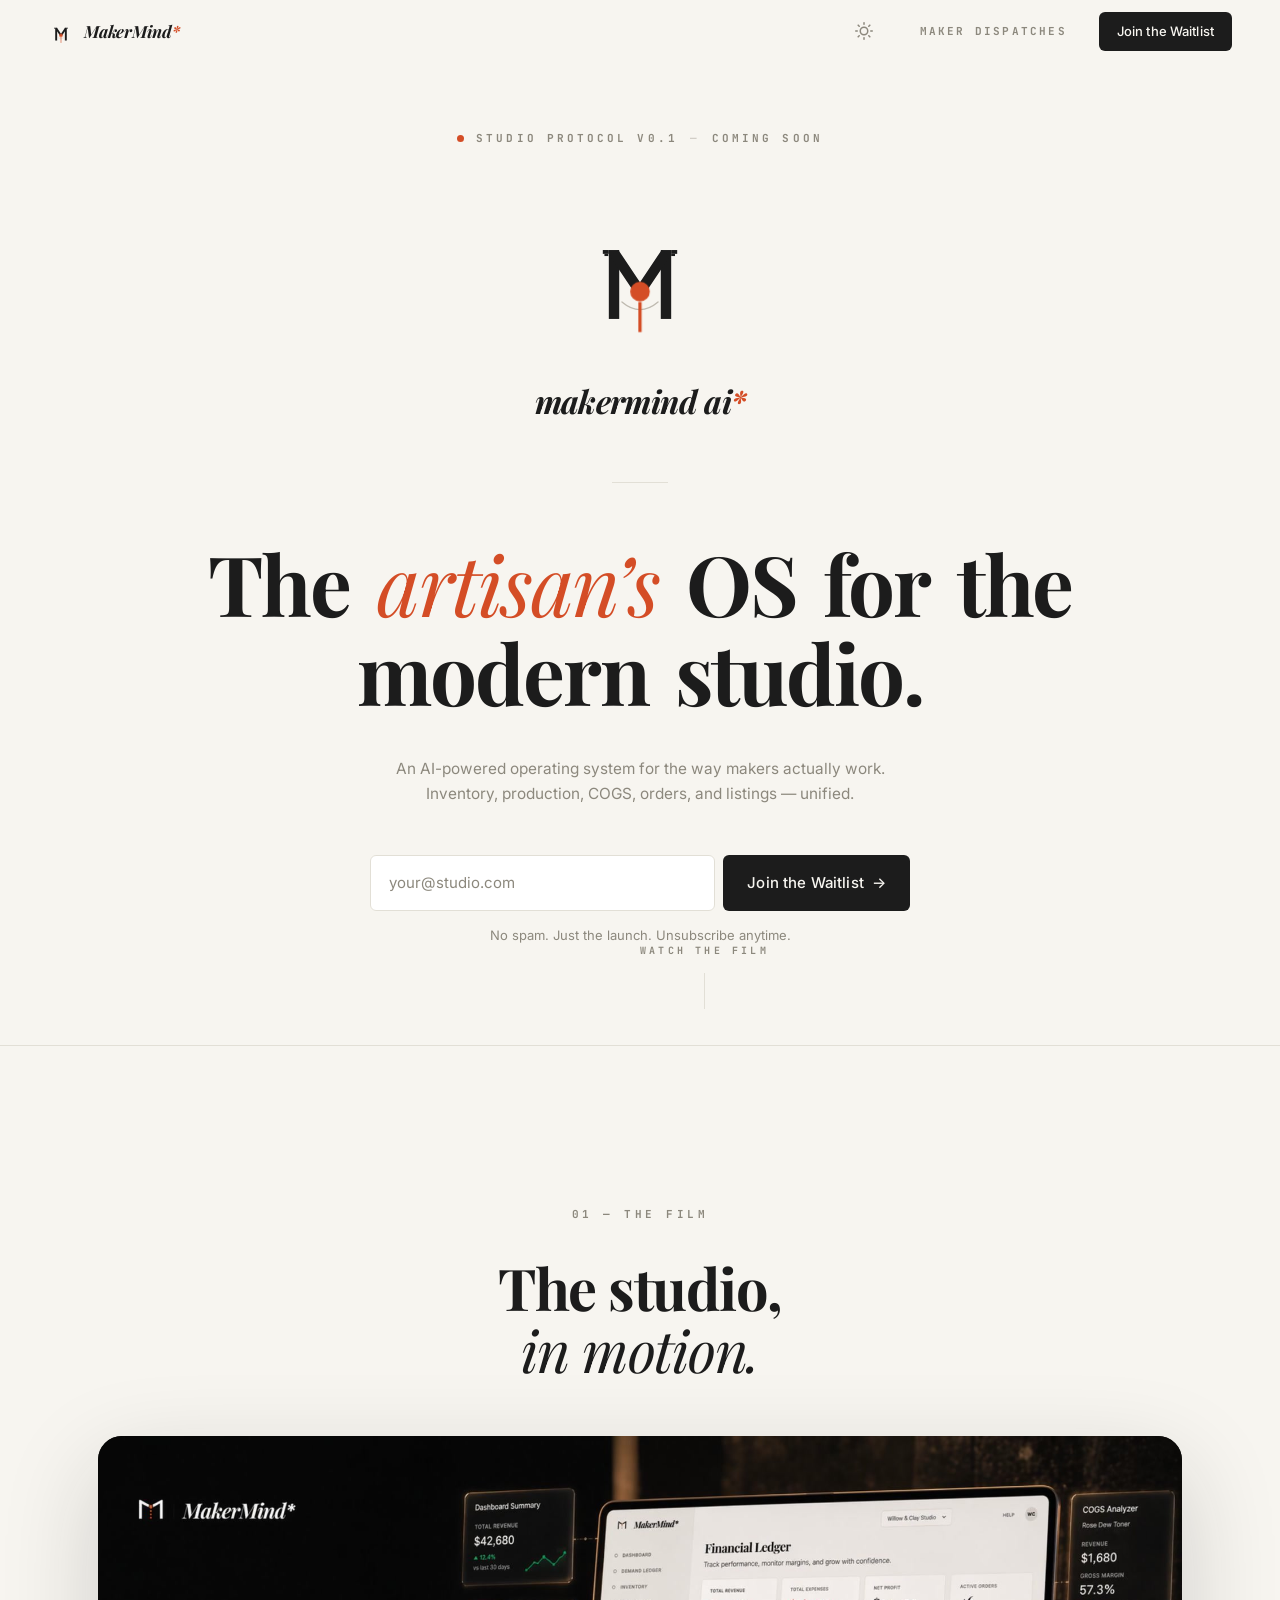
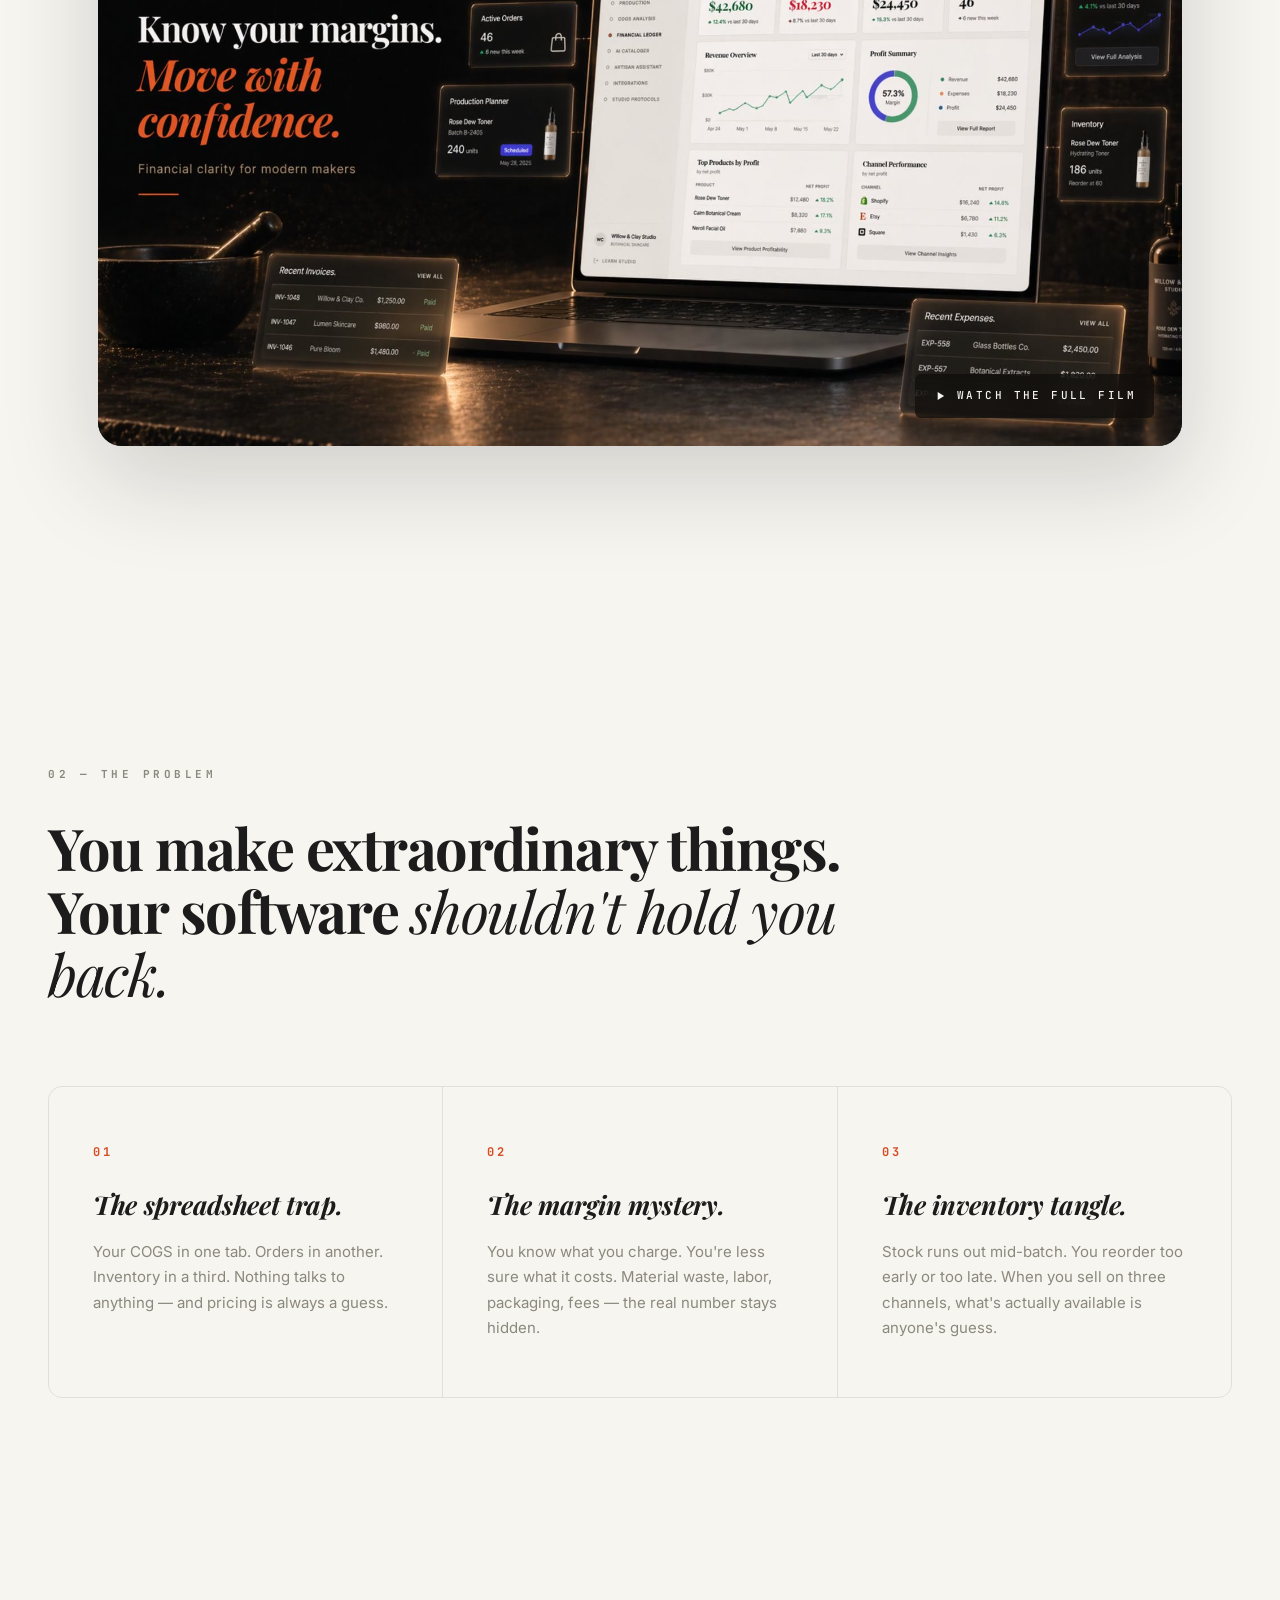
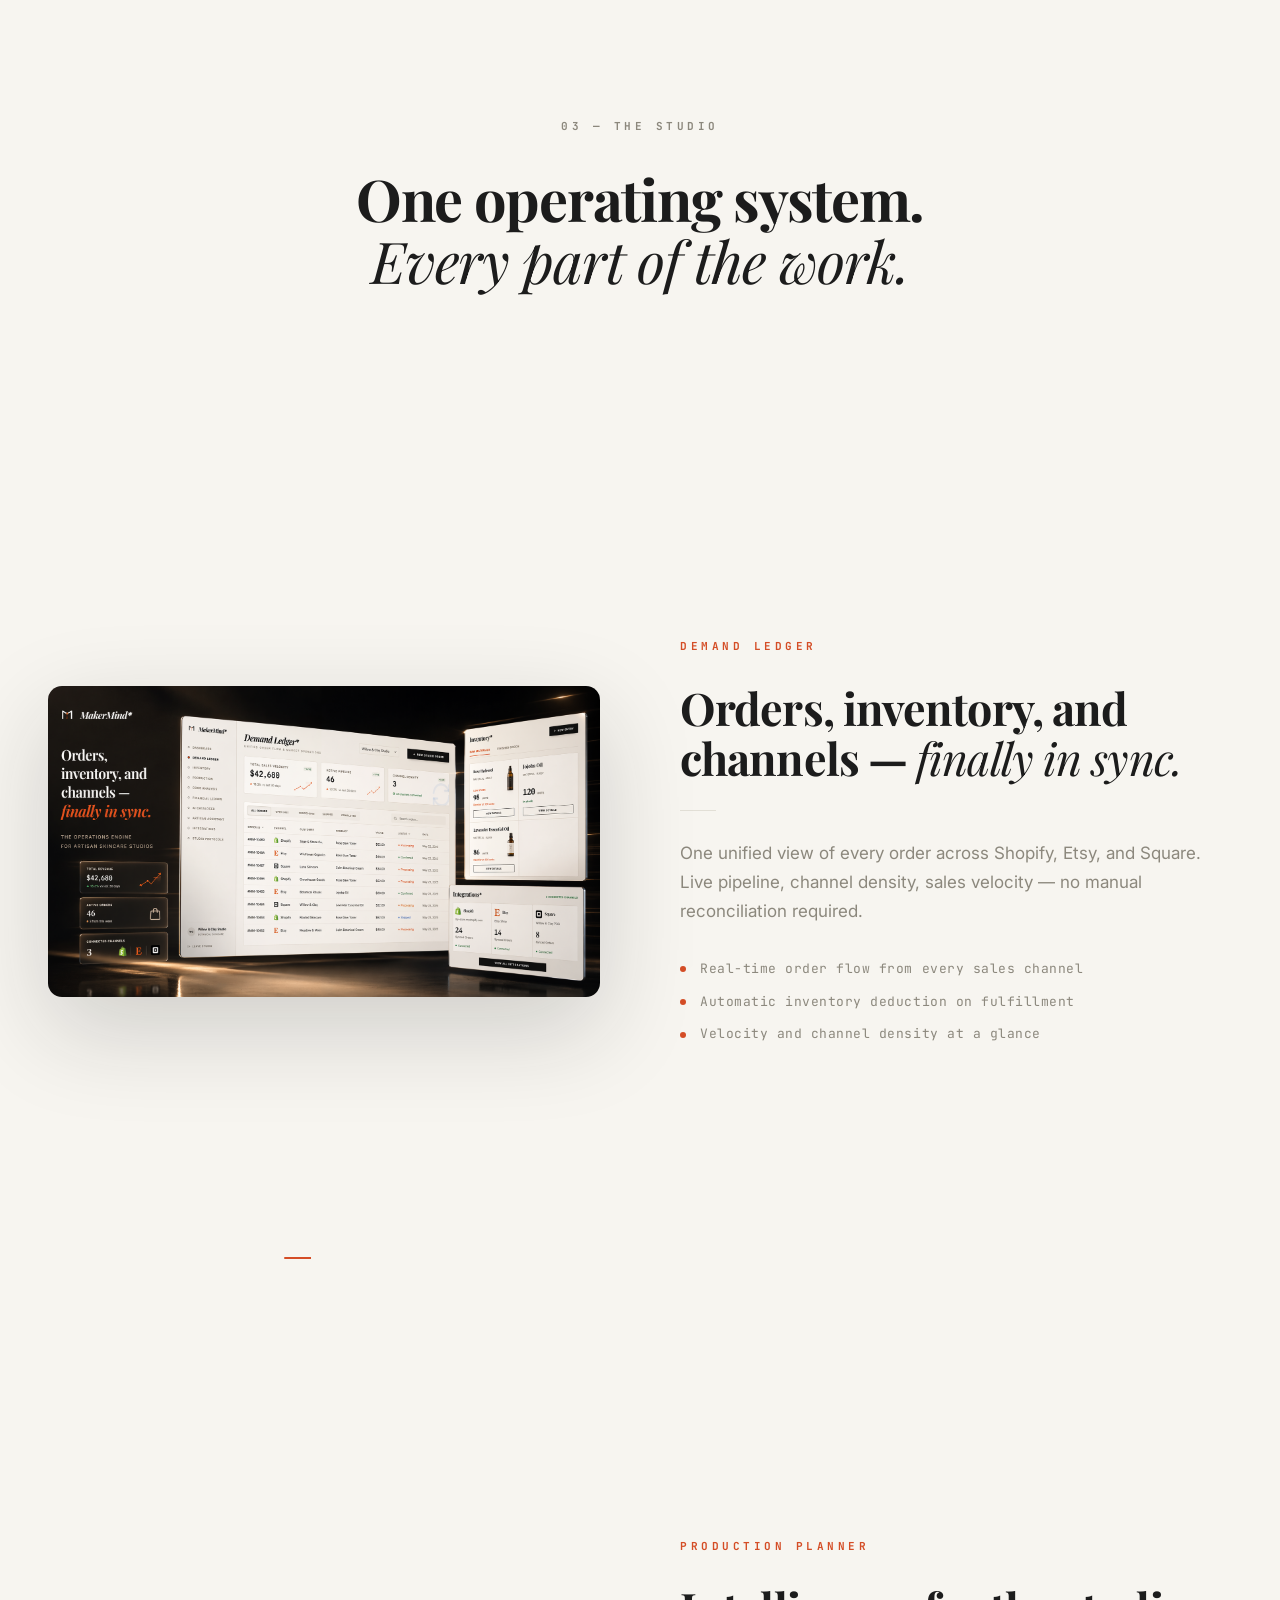
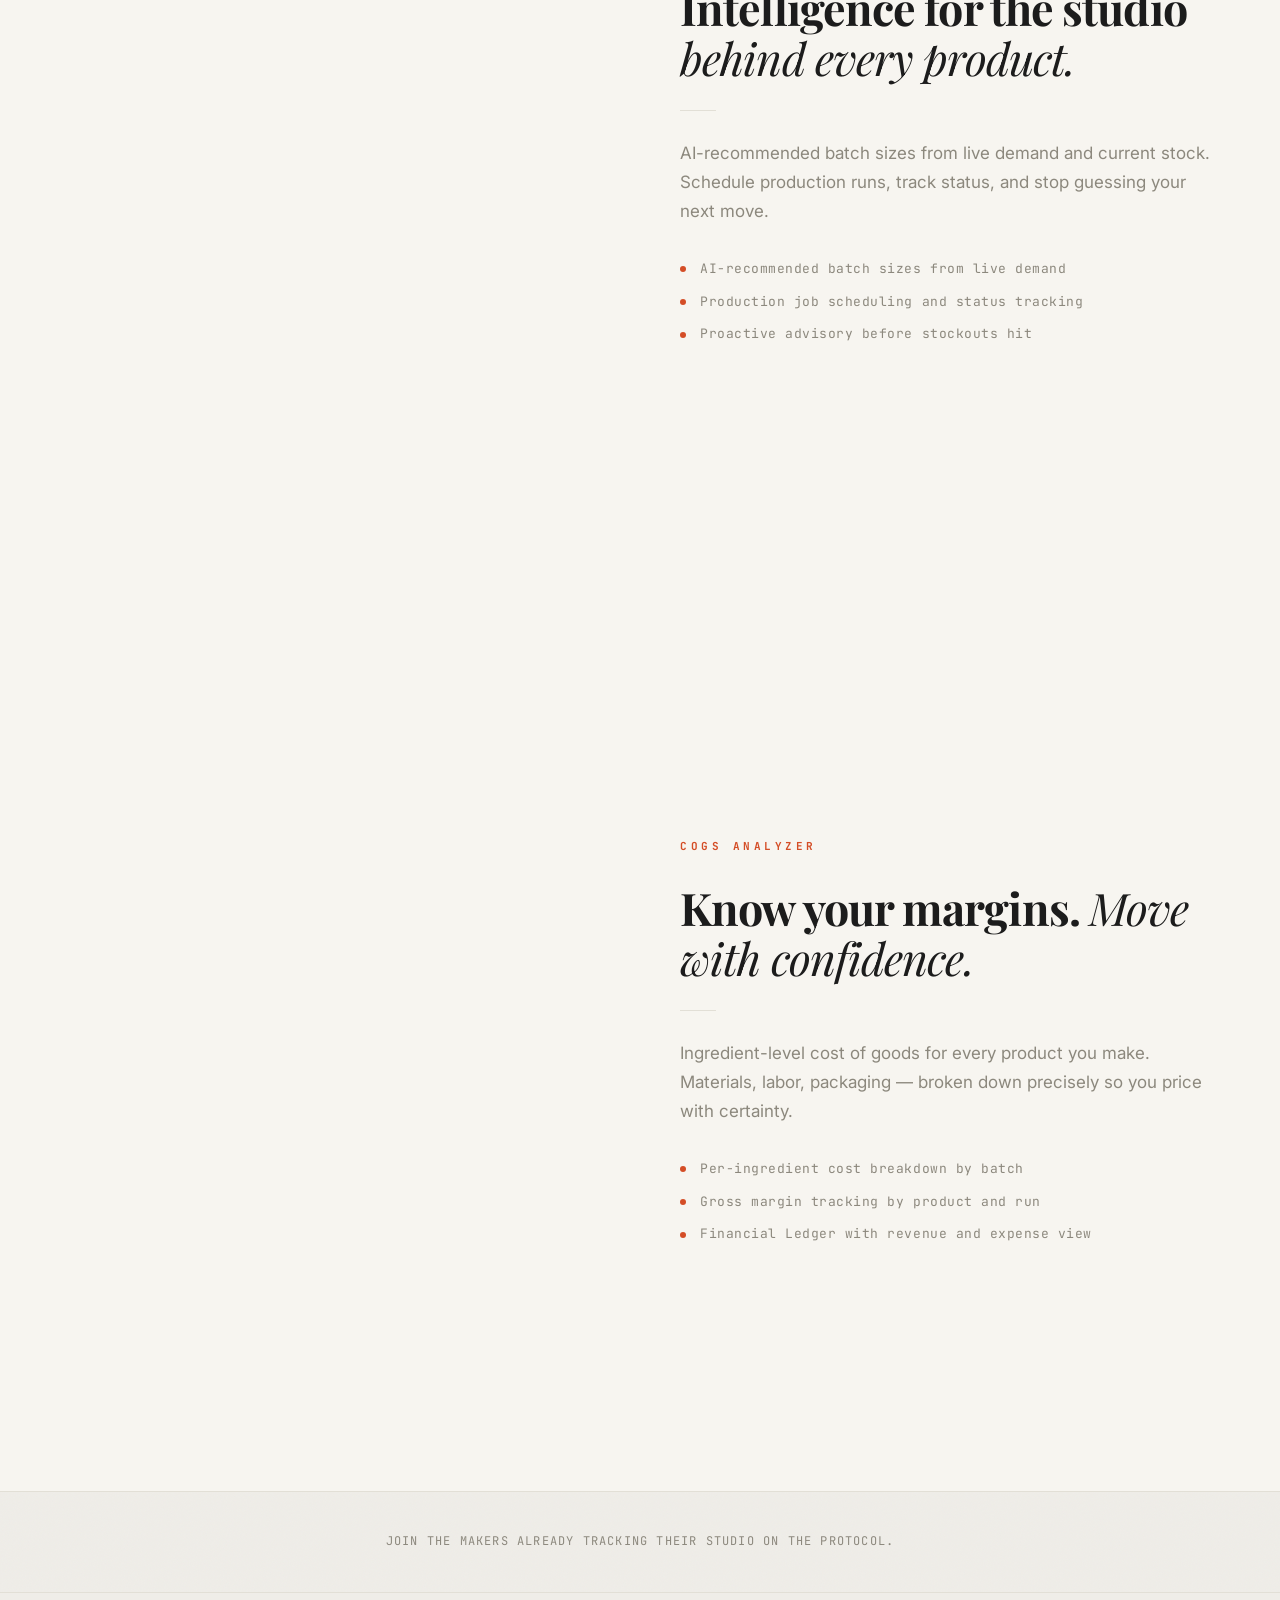
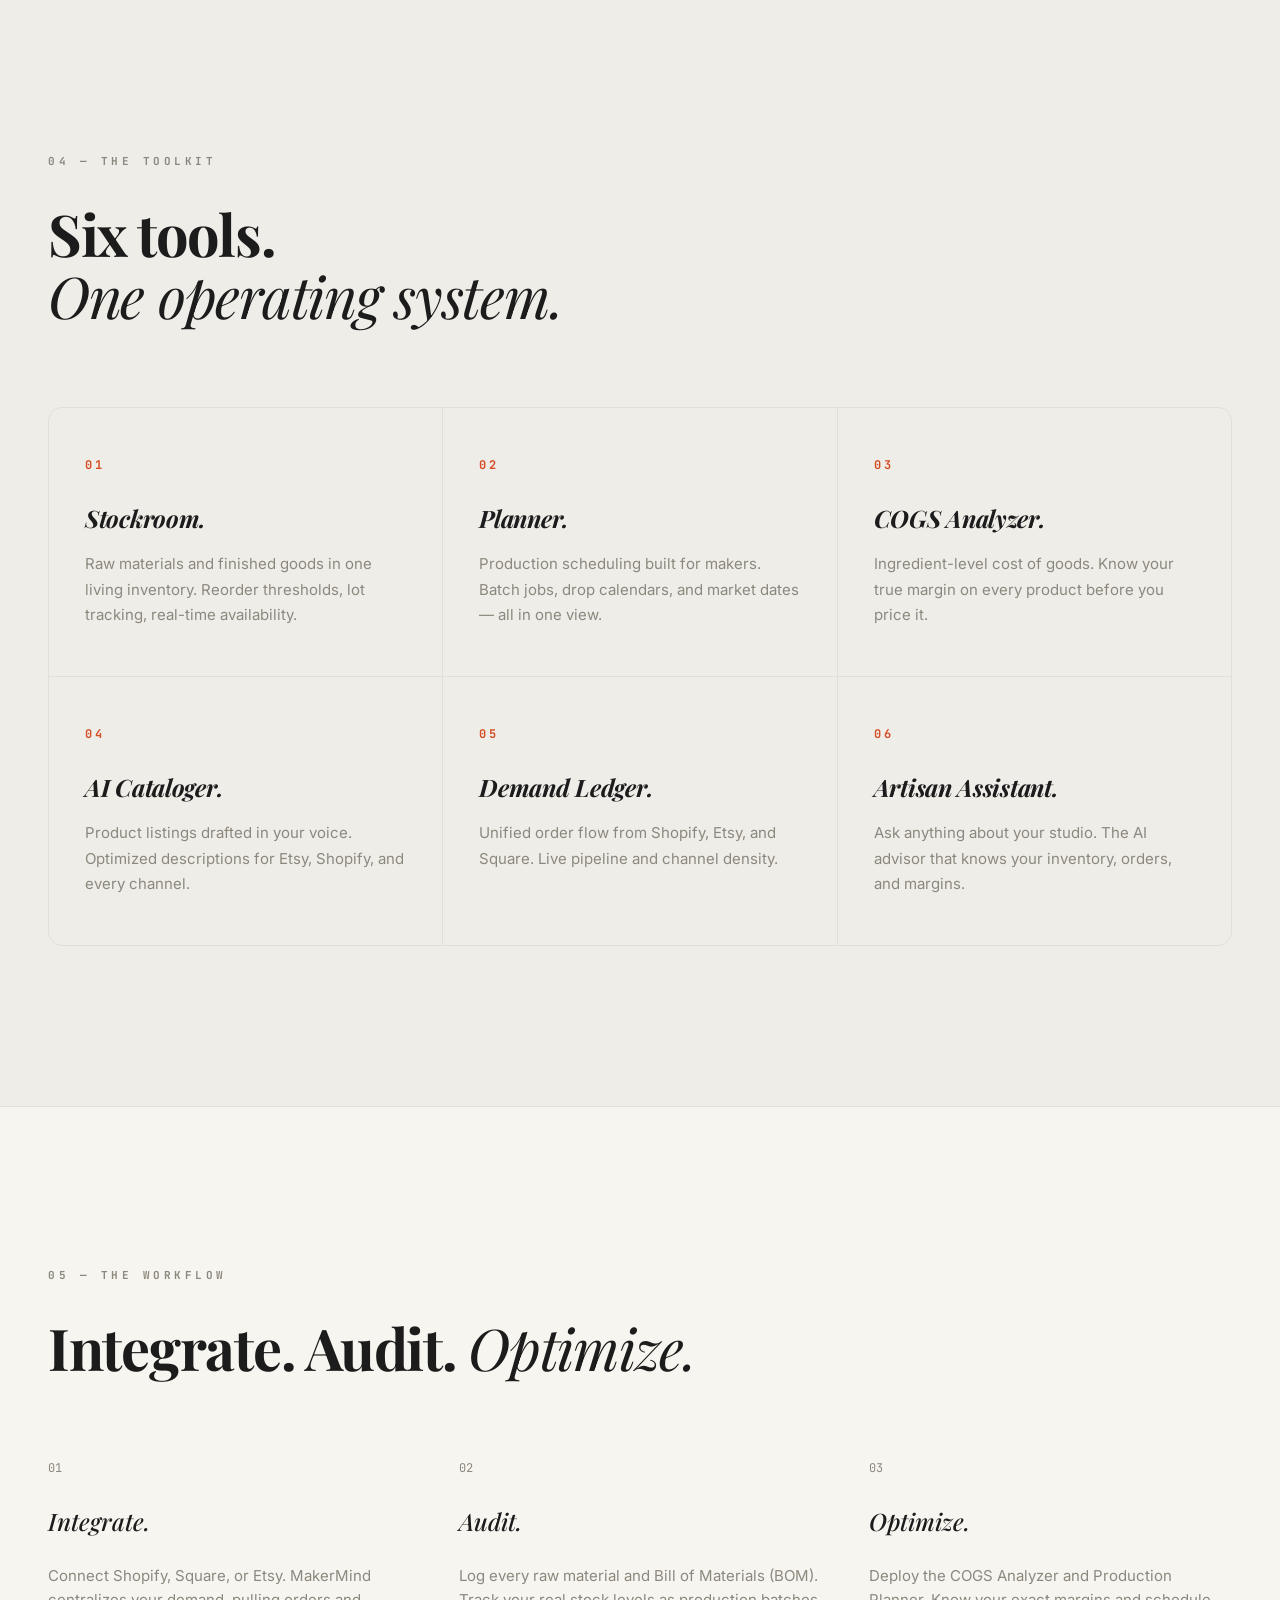
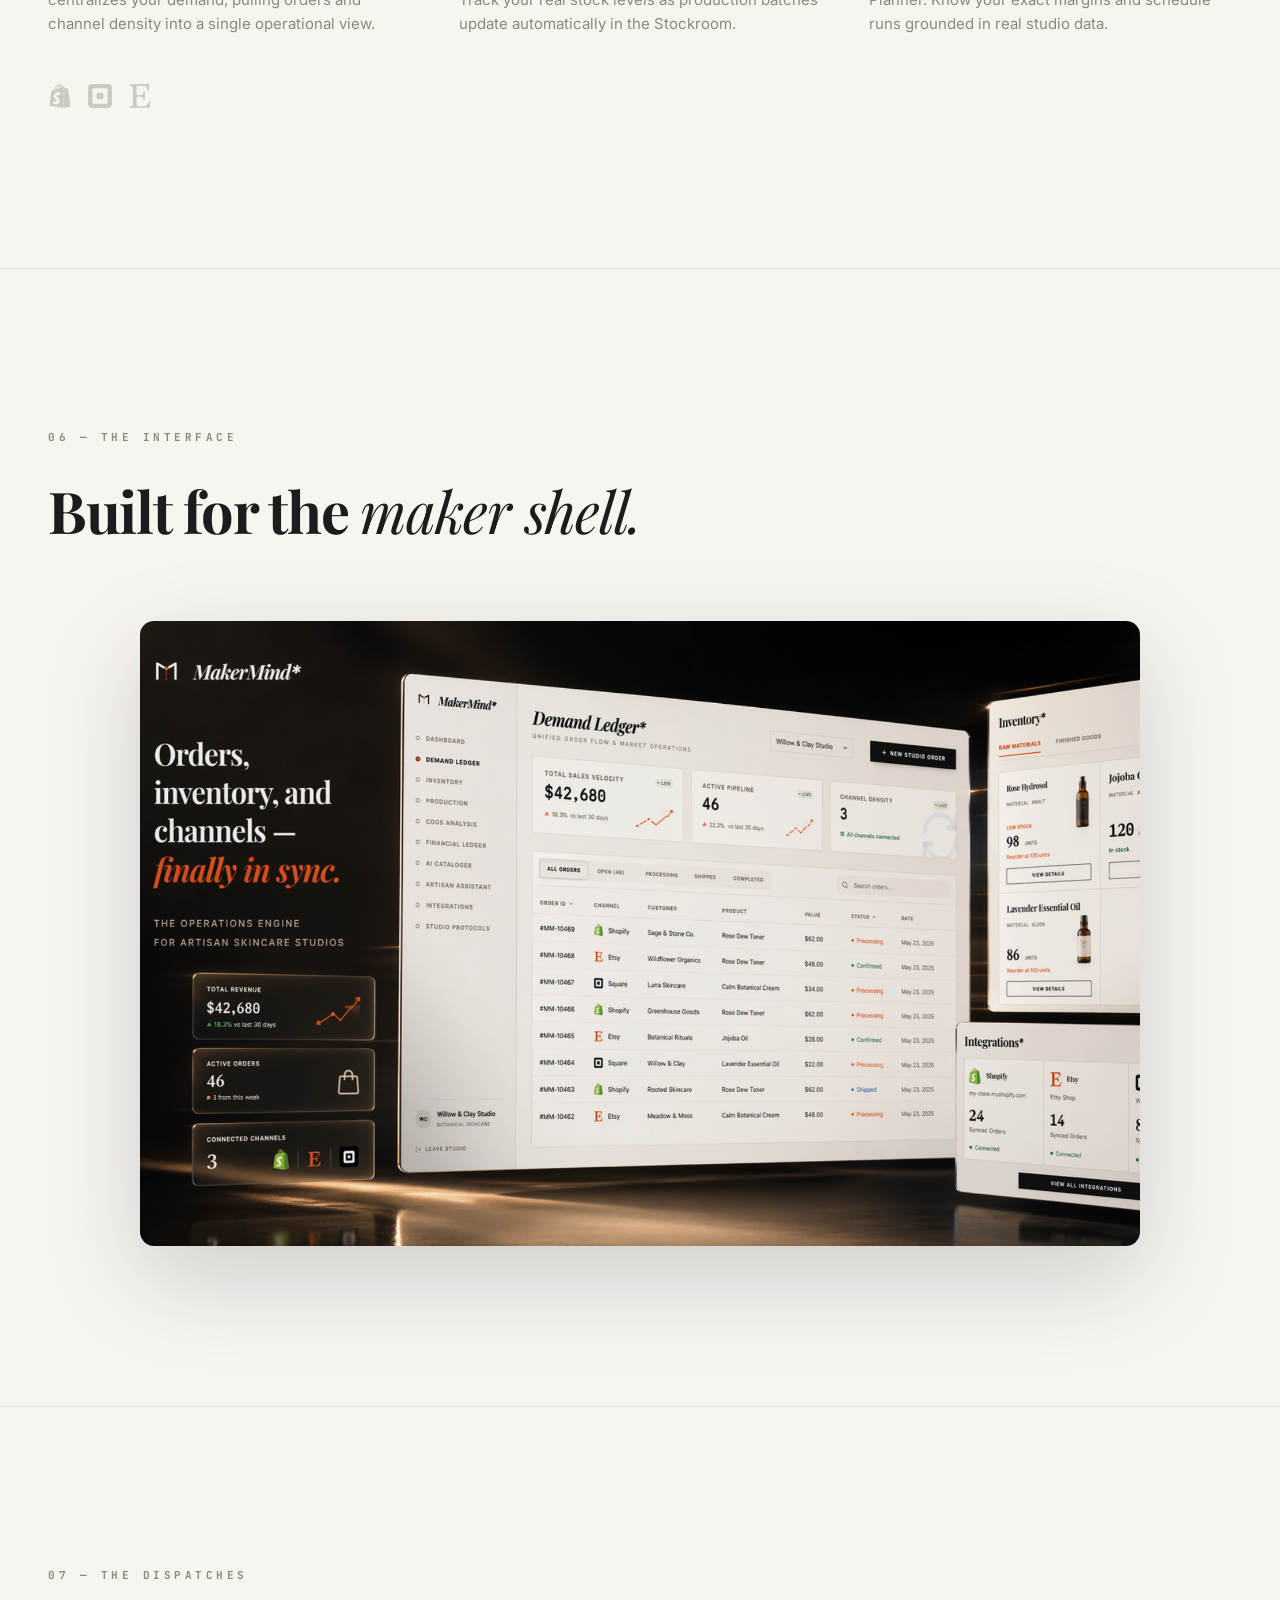
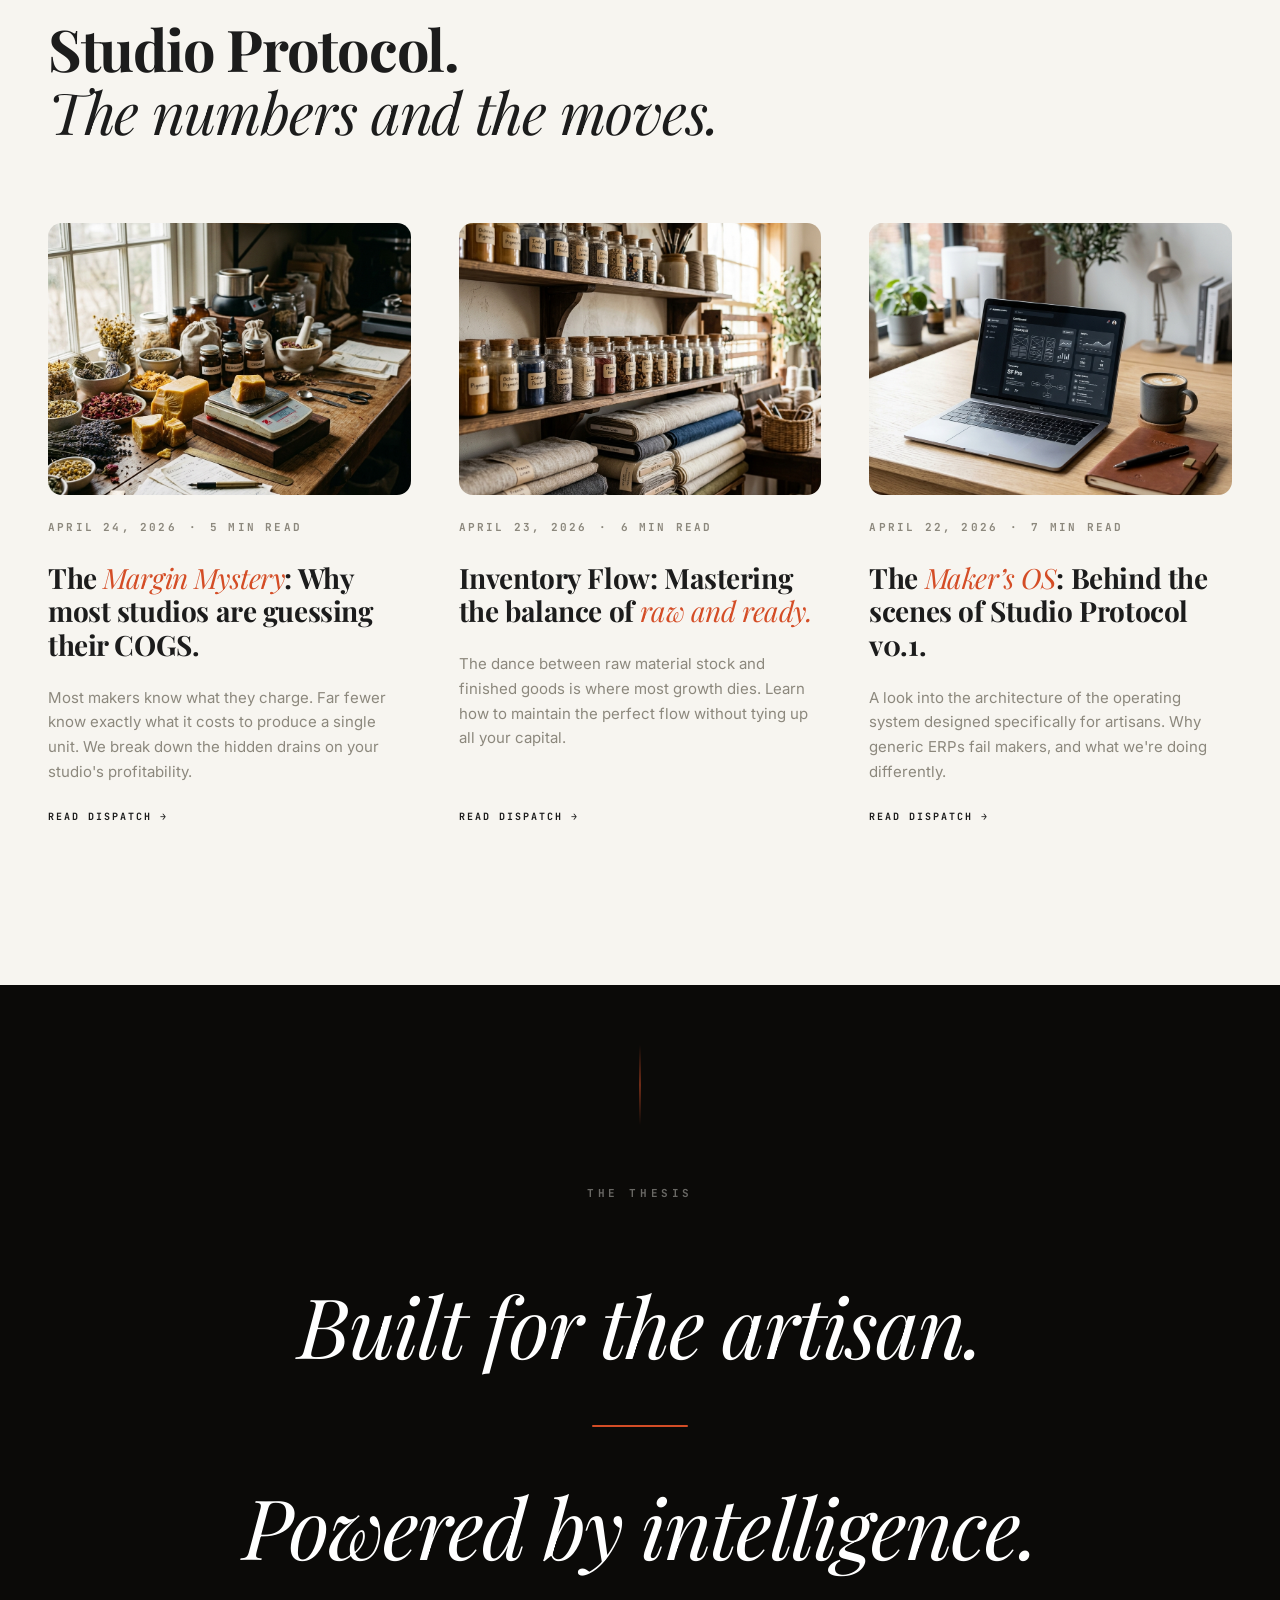
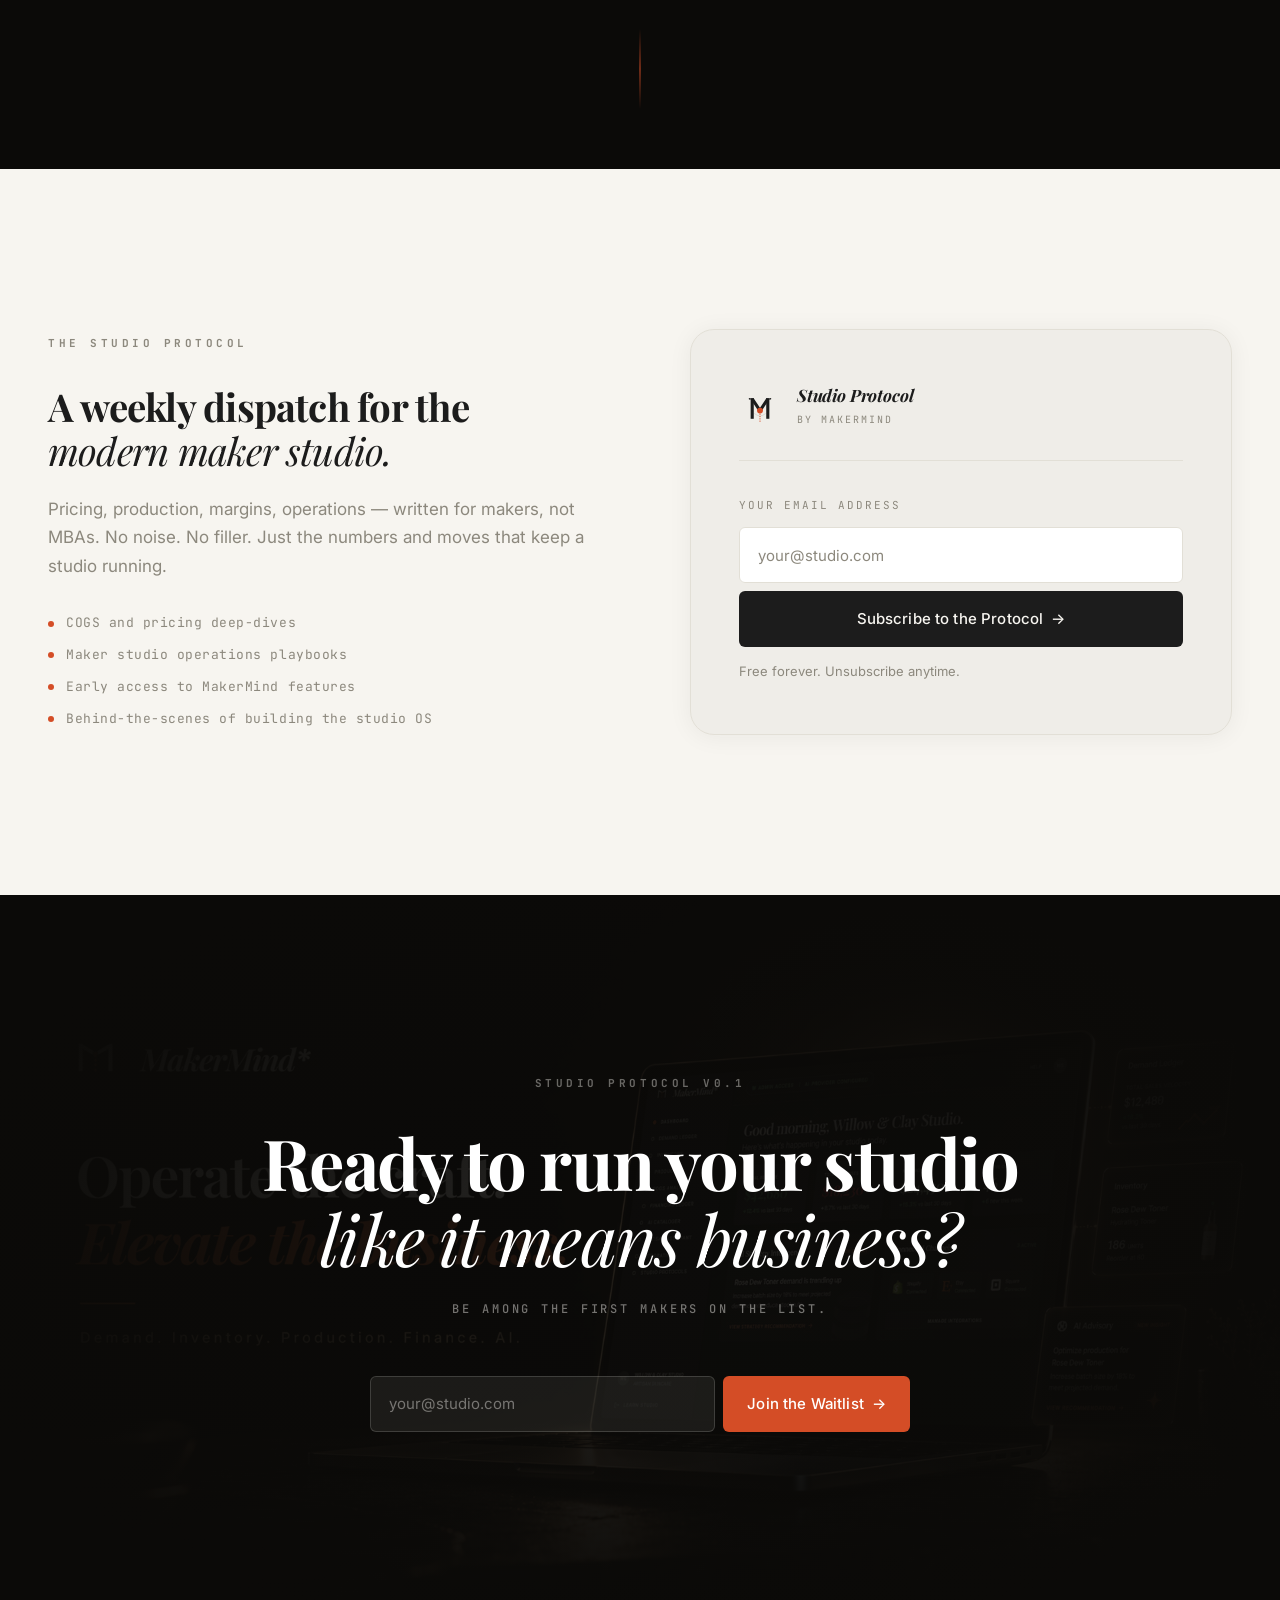
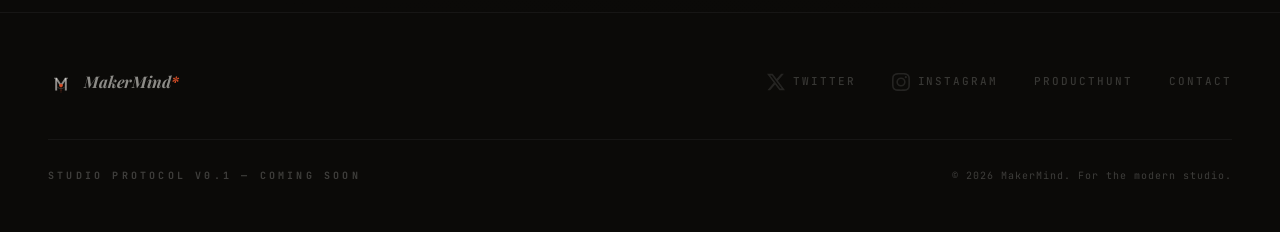
==== commit f92dbfdc: "Fix: 7 bugs — favicon, OG tags, counters, logos, interface preview - Add SVG favicon to all pages (w" ====
--- a/index.html
+++ b/index.html
@@ -35,6 +35,9 @@
 
 <body>
 
+<!-- Reading Progress Bar -->
+<div class="progress-bar" id="progress-bar"></div>
+
 <!--═══════════════════════════════════════════════════════════════
     NAV
 ═══════════════════════════════════════════════════════════════-->
@@ -42,20 +45,26 @@
   <div class="nav-inner">
     <a href="#" class="nav-brand" aria-label="MakerMind home">
       <svg class="nav-mark" viewBox="0 0 512 512" fill="none" xmlns="http://www.w3.org/2000/svg" aria-hidden="true">
-        <rect x="142" y="172" width="38" height="252" fill="currentColor"/>
-        <rect x="120" y="172" width="22" height="14" fill="currentColor"/>
-        <rect x="126" y="186" width="14" height="8" fill="currentColor"/>
-        <rect x="332" y="172" width="38" height="252" fill="currentColor"/>
-        <rect x="370" y="172" width="22" height="14" fill="currentColor"/>
-        <rect x="370" y="186" width="14" height="8" fill="currentColor"/>
-        <path d="M 161 182 L 256 324 L 351 182" stroke="currentColor" stroke-width="38" stroke-linejoin="bevel" fill="none"/>
-        <path d="M 190 362 Q 256 418 322 362" stroke="#BFBAB0" stroke-width="5" stroke-linecap="round" fill="none"/>
-        <circle cx="256" cy="324" r="36" fill="#D44D26"/>
-        <line x1="256" y1="362" x2="256" y2="472" stroke="#D44D26" stroke-width="12" stroke-dasharray="14 14"/>
+        <g class="mark-strokes">
+          <rect x="142" y="172" width="38" height="252" fill="currentColor"/>
+          <rect x="120" y="172" width="22" height="14" fill="currentColor"/>
+          <rect x="126" y="186" width="14" height="8" fill="currentColor"/>
+          <rect x="332" y="172" width="38" height="252" fill="currentColor"/>
+          <rect x="370" y="172" width="22" height="14" fill="currentColor"/>
+          <rect x="370" y="186" width="14" height="8" fill="currentColor"/>
+          <path d="M 161 182 L 256 324 L 351 182" stroke="currentColor" stroke-width="38" stroke-linejoin="bevel" fill="none"/>
+        </g>
+        <path class="mark-arc" d="M 190 362 Q 256 418 322 362" stroke="#BFBAB0" stroke-width="5" stroke-linecap="round" fill="none"/>
+        <circle class="mark-dot" cx="256" cy="324" r="36" fill="#D44D26"/>
+        <line class="mark-thread" x1="256" y1="362" x2="256" y2="472" stroke="#D44D26" stroke-width="12" stroke-dasharray="14 14"/>
       </svg>
       <span class="nav-wordmark">MakerMind<span class="accent">*</span></span>
     </a>
     <div class="nav-links">
+      <button class="theme-toggle" id="theme-toggle" aria-label="Toggle dark mode">
+        <svg viewBox="0 0 24 24" fill="none" stroke="currentColor" stroke-width="2" stroke-linecap="round" stroke-linejoin="round" class="sun-icon"><circle cx="12" cy="12" r="5"></circle><line x1="12" y1="1" x2="12" y2="3"></line><line x1="12" y1="21" x2="12" y2="23"></line><line x1="4.22" y1="4.22" x2="5.64" y2="5.64"></line><line x1="18.36" y1="18.36" x2="19.78" y2="19.78"></line><line x1="1" y1="12" x2="3" y2="12"></line><line x1="21" y1="12" x2="23" y2="12"></line><line x1="4.22" y1="19.78" x2="5.64" y2="18.36"></line><line x1="18.36" y1="5.64" x2="19.78" y2="4.22"></line></svg>
+        <svg viewBox="0 0 24 24" fill="none" stroke="currentColor" stroke-width="2" stroke-linecap="round" stroke-linejoin="round" class="moon-icon" style="display:none;"><path d="M21 12.79A9 9 0 1 1 11.21 3 7 7 0 0 0 21 12.79z"></path></svg>
+      </button>
       <a href="journal.html" class="nav-link">Maker Dispatches</a>
       <a href="#waitlist" class="nav-cta">Join the Waitlist</a>
     </div>
@@ -65,81 +74,75 @@
 
 <!--═══════════════════════════════════════════════════════════════
     01 — HERO
-    A cold open: cream silence, a stamp arrives, the mark draws
-    itself, then the wordmark, then the headline word-by-word.
-═══════════════════════════════════════════════════════════════-->
-<section class="hero" id="hero">
-  <div class="hero-inner">
-
-    <div class="stamp" data-anim="stamp">
-      <span class="stamp-dot" aria-hidden="true"></span>
-      <span>Studio Protocol v0.1</span>
-      <span class="stamp-sep" aria-hidden="true">—</span>
-      <span>Coming Soon</span>
-    </div>
-
-    <!-- ANIMATED MAKERMIND MARK — draws itself on load -->
-    <svg class="hero-mark" viewBox="0 0 512 512" fill="none" xmlns="http://www.w3.org/2000/svg" aria-label="MakerMind logo" data-anim="mark">
-      <defs>
-        <clipPath id="hero-mark-wipe">
-          <rect x="0" y="170" width="512" height="0">
-            <animate attributeName="height" from="0" to="280"
-              begin="0.6s" dur="1.4s"
-              fill="freeze"
-              calcMode="spline" keyTimes="0;1" keySplines="0.33 0 0.2 1"/>
-          </rect>
-        </clipPath>
-      </defs>
-      <g clip-path="url(#hero-mark-wipe)">
-        <rect x="142" y="172" width="38" height="252" fill="currentColor"/>
-        <rect x="120" y="172" width="22" height="14" fill="currentColor"/>
-        <rect x="126" y="186" width="14" height="8" fill="currentColor"/>
-        <rect x="332" y="172" width="38" height="252" fill="currentColor"/>
-        <rect x="370" y="172" width="22" height="14" fill="currentColor"/>
-        <rect x="370" y="186" width="14" height="8" fill="currentColor"/>
-        <path d="M 161 182 L 256 324 L 351 182" stroke="currentColor" stroke-width="38" stroke-linejoin="bevel" fill="none"/>
-      </g>
-      <path class="mark-arc" d="M 190 362 Q 256 418 322 362" stroke="#BFBAB0" stroke-width="5" stroke-linecap="round" fill="none"/>
-      <circle class="mark-dot" cx="256" cy="324" r="36" fill="#D44D26"/>
-      <line class="mark-thread" x1="256" y1="362" x2="256" y2="472" stroke="#D44D26" stroke-width="12" stroke-dasharray="14 14"/>
-    </svg>
-
-    <div class="hero-wordmark" data-anim="wordmark">
-      makermind ai<span class="accent">*</span>
-    </div>
-
-    <div class="hero-rule" data-anim="rule" aria-hidden="true"></div>
-
-    <h1 class="hero-headline" data-anim="words">
-      <span class="word">The</span>
-      <span class="word"><em>artisan&rsquo;s</em></span>
-      <span class="word">OS</span>
-      <span class="word">for</span>
-      <span class="word">the</span>
-      <span class="word">modern</span>
-      <span class="word">studio.</span>
-    </h1>
-
-    <p class="hero-body" data-anim="body">
-      An AI-powered operating system for the way makers actually work.<br class="br-desk">
-      Inventory, production, COGS, orders, and listings — unified.
-    </p>
-
-    <form class="email-form" id="hero-form" data-form="hero" data-anim="form" novalidate>
-      <div class="email-row">
-        <input type="email" name="email" placeholder="your@studio.com" required class="email-input" aria-label="Your email address" />
-        <button type="submit" class="btn btn-ink">
-          <span class="btn-label">Join the Waitlist</span>
-          <span class="btn-arrow" aria-hidden="true">→</span>
-        </button>
+═══════════════════════════════════════════════════════════════-->
+<section class="hero" id="home">
+  <div class="hero-bg" id="hero-parallax">
+    <div class="hero-grain" aria-hidden="true"></div>
+  </div>
+  <div class="container hero-content">
+    <div class="hero-inner">
+      <div class="stamp" data-anim="stamp">
+        <span class="stamp-dot" aria-hidden="true"></span>
+        <span>Studio Protocol v0.1</span>
+        <span class="stamp-sep" aria-hidden="true">—</span>
+        <span>Coming Soon</span>
       </div>
-      <p class="email-note">No spam. Just the launch. Unsubscribe anytime.</p>
-      <div class="email-success" hidden aria-live="polite">
-        <span class="check-mark" aria-hidden="true">✦</span>
-        You're on the list — we'll be in touch before launch.
-      </div>
-    </form>
-
+
+      <svg class="hero-mark" viewBox="0 0 512 512" fill="none" xmlns="http://www.w3.org/2000/svg" aria-label="MakerMind logo" data-anim="mark">
+        <defs>
+          <clipPath id="hero-mark-wipe">
+            <rect x="0" y="170" width="512" height="0">
+              <animate attributeName="height" from="0" to="280" begin="0.6s" dur="1.4s" fill="freeze" calcMode="spline" keyTimes="0;1" keySplines="0.33 0 0.2 1"/>
+            </rect>
+          </clipPath>
+        </defs>
+        <g clip-path="url(#hero-mark-wipe)">
+          <rect x="142" y="172" width="38" height="252" fill="currentColor"/>
+          <rect x="120" y="172" width="22" height="14" fill="currentColor"/>
+          <rect x="126" y="186" width="14" height="8" fill="currentColor"/>
+          <rect x="332" y="172" width="38" height="252" fill="currentColor"/>
+          <rect x="370" y="172" width="22" height="14" fill="currentColor"/>
+          <rect x="370" y="186" width="14" height="8" fill="currentColor"/>
+          <path d="M 161 182 L 256 324 L 351 182" stroke="currentColor" stroke-width="38" stroke-linejoin="bevel" fill="none"/>
+        </g>
+        <path class="mark-arc" d="M 190 362 Q 256 418 322 362" stroke="#BFBAB0" stroke-width="5" stroke-linecap="round" fill="none"/>
+        <circle class="mark-dot" cx="256" cy="324" r="36" fill="#D44D26"/>
+        <line class="mark-thread" x1="256" y1="362" x2="256" y2="472" stroke="#D44D26" stroke-width="12" stroke-dasharray="14 14"/>
+      </svg>
+
+      <div class="hero-wordmark" data-anim="wordmark">makermind ai<span class="accent">*</span></div>
+      <div class="hero-rule" data-anim="rule" aria-hidden="true"></div>
+
+      <h1 class="hero-headline" data-anim="words">
+        <span class="word">The</span>
+        <span class="word"><em>artisan&rsquo;s</em></span>
+        <span class="word">OS</span>
+        <span class="word">for</span>
+        <span class="word">the</span>
+        <span class="word">modern</span>
+        <span class="word">studio.</span>
+      </h1>
+
+      <p class="hero-body" data-anim="body">
+        An AI-powered operating system for the way makers actually work.<br class="br-desk">
+        Inventory, production, COGS, orders, and listings — unified.
+      </p>
+
+      <form class="email-form" id="hero-form" data-form="hero" data-anim="form" novalidate>
+        <div class="email-row">
+          <input type="email" name="email" placeholder="your@studio.com" required class="email-input" aria-label="Your email address" />
+          <button type="submit" class="btn btn-ink">
+            <span class="btn-label">Join the Waitlist</span>
+            <span class="btn-arrow" aria-hidden="true">→</span>
+          </button>
+        </div>
+        <p class="email-note">No spam. Just the launch. Unsubscribe anytime.</p>
+        <div class="email-success" hidden aria-live="polite">
+          <span class="check-mark" aria-hidden="true">✦</span>
+          You're on the list — we'll be in touch before launch.
+        </div>
+      </form>
+    </div>
   </div>
 
   <a class="scroll-cue" href="#film" aria-label="Scroll down">
@@ -151,31 +154,20 @@
 
 <!--═══════════════════════════════════════════════════════════════
     02 — THE FILM
-    Embed the launch video. Loops on autoplay (muted), invites
-    a click to watch with sound.
 ═══════════════════════════════════════════════════════════════-->
 <section class="film" id="film">
   <div class="film-meta reveal">
     <p class="section-label">01 — The Film</p>
-    <h2 class="film-headline">
-      The studio,<br><em>in motion.</em>
-    </h2>
+    <h2 class="film-headline">The studio,<br><em>in motion.</em></h2>
   </div>
 
   <div class="film-frame reveal" data-film>
-    <video
-      class="film-video"
-      poster="assets/launch-poster.jpg"
-      autoplay muted loop playsinline
-      data-film-loop
-    >
+    <video class="film-video" poster="assets/launch-poster.jpg" autoplay muted loop playsinline data-film-loop>
       <source src="assets/launch-loop.mp4" type="video/mp4" />
     </video>
     <div class="film-overlay">
       <button class="film-play" type="button" data-film-play aria-label="Watch the full film with sound">
-        <svg viewBox="0 0 24 24" fill="none" aria-hidden="true">
-          <path d="M8 5v14l11-7z" fill="currentColor"/>
-        </svg>
+        <svg viewBox="0 0 24 24" fill="none" aria-hidden="true"><path d="M8 5v14l11-7z" fill="currentColor"/></svg>
         <span>Watch the Full Film</span>
       </button>
     </div>
@@ -185,7 +177,6 @@
 
 <!--═══════════════════════════════════════════════════════════════
     03 — THE PROBLEM
-    Tension. Setup for the resolution that follows.
 ═══════════════════════════════════════════════════════════════-->
 <section class="problem">
   <div class="container">
@@ -218,16 +209,11 @@
 
 <!--═══════════════════════════════════════════════════════════════
     04 — STICKY SHOWCASE
-    The image stays pinned while the text scrolls past.
-    Three product features. Three image swaps. The Apple pattern.
 ═══════════════════════════════════════════════════════════════-->
 <section class="showcase" id="product">
-
   <div class="container showcase-intro reveal">
     <p class="section-label">03 — The Studio</p>
-    <h2 class="showcase-headline">
-      One operating system.<br><em>Every part of the work.</em>
-    </h2>
+    <h2 class="showcase-headline">One operating system.<br><em>Every part of the work.</em></h2>
   </div>
 
   <div class="showcase-track">
@@ -244,7 +230,6 @@
     </div>
 
     <div class="showcase-text">
-
       <article class="showcase-step" data-step="0">
         <div class="step-inner">
           <p class="step-label">Demand Ledger</p>
@@ -286,21 +271,30 @@
           </ul>
         </div>
       </article>
-
-    </div>
-  </div>
-</section>
-
-
-<!--═══════════════════════════════════════════════════════════════
-    05 — SIX TOOLS GRID
+    </div>
+  </div>
+</section>
+
+
+<!--═══════════════════════════════════════════════════════════════
+    05 — SOCIAL PROOF STRIP
+═══════════════════════════════════════════════════════════════-->
+<div class="proof-strip">
+  <div class="container">
+    <p class="proof-content reveal">
+      Join the makers already tracking their studio on the protocol.
+    </p>
+  </div>
+</div>
+
+
+<!--═══════════════════════════════════════════════════════════════
+    06 — SIX TOOLS GRID
 ═══════════════════════════════════════════════════════════════-->
 <section class="features">
   <div class="container">
     <p class="section-label reveal">04 — The Toolkit</p>
-    <h2 class="features-headline reveal">
-      Six tools.<br><em>One operating system.</em>
-    </h2>
+    <h2 class="features-headline reveal">Six tools.<br><em>One operating system.</em></h2>
 
     <div class="features-grid">
       <article class="feature-card reveal">
@@ -338,16 +332,62 @@
 </section>
 
 
-
-<!--═══════════════════════════════════════════════════════════════
-    05 — THE DISPATCHES (JOURNAL)
+<!--═══════════════════════════════════════════════════════════════
+    07 — HOW IT WORKS (TECHNICAL)
+═══════════════════════════════════════════════════════════════-->
+<section class="how-it-works">
+  <div class="container">
+    <p class="section-label reveal">05 — The Workflow</p>
+    <h2 class="features-headline reveal">Integrate. Audit. <em>Optimize.</em></h2>
+
+    <div class="how-grid">
+      <article class="how-step reveal">
+        <div class="how-num">01</div>
+        <h3 class="how-title">Integrate.</h3>
+        <p class="how-body">Connect Shopify, Square, or Etsy. MakerMind centralizes your demand, pulling orders and channel density into a single operational view.</p>
+        <div class="how-logos">
+          <svg class="brand-logo" viewBox="0 0 24 24" fill="currentColor" aria-label="Shopify" role="img"><path d="M15.337 23.979l7.216-1.561s-2.604-17.613-2.625-17.73c-.018-.116-.114-.192-.211-.192s-1.929-.136-1.929-.136-1.275-1.274-1.439-1.411c-.045-.037-.075-.057-.121-.074l-.914 21.104h.023zM11.71 11.305s-.81-.424-1.774-.424c-1.447 0-1.504.906-1.504 1.141 0 1.232 3.24 1.715 3.24 4.629 0 2.295-1.44 3.76-3.406 3.76-2.354 0-3.54-1.465-3.54-1.465l.646-2.086s1.245 1.066 2.28 1.066c.675 0 .975-.545.975-.932 0-1.619-2.654-1.694-2.654-4.359-.034-2.237 1.571-4.416 4.827-4.416 1.257 0 1.875.361 1.875.361l-.945 2.715-.02.01zM11.17.83c.136 0 .271.038.405.135-.984.465-2.064 1.639-2.508 3.992-.656.213-1.293.405-1.889.578C7.697 3.75 8.951.84 11.17.84V.83zm1.235 2.949v.135c-.754.232-1.583.484-2.394.736.466-1.777 1.333-2.645 2.085-2.971.193.501.309 1.176.309 2.1zm.539-2.234c.694.074 1.141.867 1.429 1.755-.349.114-.735.231-1.158.366v-.252c0-.752-.096-1.371-.271-1.871v.002zm2.992 1.289c-.02 0-.06.021-.078.021s-.289.075-.714.21c-.423-1.233-1.176-2.37-2.508-2.37h-.115C12.135.209 11.669 0 11.265 0 8.159 0 6.675 3.877 6.21 5.846c-1.194.365-2.063.636-2.16.674-.675.213-.694.232-.772.87-.075.462-1.83 14.063-1.83 14.063L15.009 24l.927-21.166z"/></svg>
+          <svg class="brand-logo" viewBox="0 0 24 24" fill="currentColor" aria-label="Square" role="img"><path d="M4.01 0A4.01 4.01 0 000 4.01v15.98c0 2.21 1.8 4 4.01 4.01h15.98C22.2 24 24 22.2 24 19.99V4A4.01 4.01 0 0019.99 0H4zm1.62 4.36h12.74c.7 0 1.26.57 1.26 1.27v12.74c0 .7-.56 1.27-1.26 1.27H5.63c-.7 0-1.26-.57-1.26-1.27V5.63a1.27 1.27 0 011.26-1.27zm3.83 4.35a.73.73 0 00-.73.73v5.09c0 .4.32.72.72.72h5.1a.73.73 0 00.73-.72V9.44a.73.73 0 00-.73-.73h-5.1Z"/></svg>
+          <svg class="brand-logo" viewBox="0 0 24 24" fill="currentColor" aria-label="Etsy" role="img"><path d="M8.559 2.445c0-.325.033-.52.59-.52h7.465c1.3 0 2.02 1.11 2.54 3.193l.42 1.666h1.27c.23-4.728.43-6.784.43-6.784s-3.196.36-5.09.36H6.635L1.521.196v1.37l1.725.326c1.21.24 1.5.496 1.6 1.606 0 0 .11 3.27.11 8.64 0 5.385-.09 8.61-.09 8.61 0 .973-.39 1.333-1.59 1.573l-1.722.33V24l5.13-.165h8.55c1.935 0 6.39.165 6.39.165.105-1.17.75-6.48.855-7.064h-1.2l-1.284 2.91c-1.005 2.28-2.476 2.445-4.11 2.445h-4.906c-1.63 0-2.415-.64-2.415-2.05V12.8s3.62 0 4.79.096c.912.064 1.463.325 1.76 1.598l.39 1.695h1.41l-.09-4.278.192-4.305h-1.391l-.45 1.89c-.283 1.244-.48 1.47-1.754 1.6-1.666.17-4.815.14-4.815.14V2.45h-.05z"/></svg>
+        </div>
+      </article>
+      <article class="how-step reveal">
+        <div class="how-num">02</div>
+        <h3 class="how-title">Audit.</h3>
+        <p class="how-body">Log every raw material and Bill of Materials (BOM). Track your real stock levels as production batches update automatically in the Stockroom.</p>
+      </article>
+      <article class="how-step reveal">
+        <div class="how-num">03</div>
+        <h3 class="how-title">Optimize.</h3>
+        <p class="how-body">Deploy the COGS Analyzer and Production Planner. Know your exact margins and schedule runs grounded in real studio data.</p>
+      </article>
+    </div>
+  </div>
+</section>
+
+
+<!--═══════════════════════════════════════════════════════════════
+    08 — TECHNICAL UI PREVIEW
+═══════════════════════════════════════════════════════════════-->
+<section class="ui-preview">
+  <div class="container">
+    <p class="section-label reveal">06 — The Interface</p>
+    <h2 class="features-headline reveal">Built for the <em>maker shell.</em></h2>
+
+    <div class="ui-frame reveal">
+      <img src="assets/v2-showcase-1.png" alt="MakerMind interface showing Demand Ledger, Inventory, and Integrations panels" class="ui-screenshot" />
+    </div>
+  </div>
+</section>
+
+
+<!--═══════════════════════════════════════════════════════════════
+    09 — THE DISPATCHES (JOURNAL)
 ═══════════════════════════════════════════════════════════════-->
 <section class="journal" id="journal">
   <div class="container">
-    <p class="section-label reveal">05 — The Dispatches</p>
-    <h2 class="journal-headline reveal">
-      Studio Protocol.<br><em>The numbers and the moves.</em>
-    </h2>
+    <p class="section-label reveal">07 — The Dispatches</p>
+    <h2 class="journal-headline reveal">Studio Protocol.<br><em>The numbers and the moves.</em></h2>
 
     <div class="journal-grid">
       <article class="journal-card reveal">
@@ -355,17 +395,13 @@
           <img src="assets/dispatch-cogs.png" alt="Close up of precision scale and botanicals" class="journal-card-img" />
         </a>
         <div class="journal-card-meta">
-          <span>April 2026</span>
-          <span class="accent">/</span>
-          <span>Margins</span>
-        </div>
-        <h3 class="journal-card-title">
-          The <em>Margin Mystery</em>: Why most studios are guessing their COGS.
-        </h3>
+          <span>April 24, 2026</span>
+          <span class="dot">·</span>
+          <span>5 min read</span>
+        </div>
+        <h3 class="journal-card-title">The <em>Margin Mystery</em>: Why most studios are guessing their COGS.</h3>
         <p class="journal-card-excerpt">Most makers know what they charge. Far fewer know exactly what it costs to produce a single unit. We break down the hidden drains on your studio's profitability.</p>
-        <a href="dispatch-margin-mystery.html" class="journal-card-cta">
-          Read Dispatch <span class="btn-arrow" aria-hidden="true">→</span>
-        </a>
+        <a href="dispatch-margin-mystery.html" class="journal-card-cta">Read Dispatch <span class="btn-arrow" aria-hidden="true">→</span></a>
       </article>
 
       <article class="journal-card reveal">
@@ -373,17 +409,13 @@
           <img src="assets/dispatch-inventory.png" alt="Neatly organized studio shelves" class="journal-card-img" />
         </a>
         <div class="journal-card-meta">
-          <span>March 2026</span>
-          <span class="accent">/</span>
-          <span>Operations</span>
-        </div>
-        <h3 class="journal-card-title">
-          Inventory Flow: Mastering the balance of <em>raw and ready.</em>
-        </h3>
+          <span>April 23, 2026</span>
+          <span class="dot">·</span>
+          <span>6 min read</span>
+        </div>
+        <h3 class="journal-card-title">Inventory Flow: Mastering the balance of <em>raw and ready.</em></h3>
         <p class="journal-card-excerpt">The dance between raw material stock and finished goods is where most growth dies. Learn how to maintain the perfect flow without tying up all your capital.</p>
-        <a href="dispatch-inventory-flow.html" class="journal-card-cta">
-          Read Dispatch <span class="btn-arrow" aria-hidden="true">→</span>
-        </a>
+        <a href="dispatch-inventory-flow.html" class="journal-card-cta">Read Dispatch <span class="btn-arrow" aria-hidden="true">→</span></a>
       </article>
 
       <article class="journal-card reveal">
@@ -391,26 +423,21 @@
           <img src="assets/dispatch-protocol.png" alt="Minimalist desk with laptop" class="journal-card-img" />
         </a>
         <div class="journal-card-meta">
-          <span>February 2026</span>
-          <span class="accent">/</span>
-          <span>Protocol</span>
-        </div>
-        <h3 class="journal-card-title">
-          The <em>Maker&rsquo;s OS</em>: Behind the scenes of Studio Protocol v0.1.
-        </h3>
+          <span>April 22, 2026</span>
+          <span class="dot">·</span>
+          <span>7 min read</span>
+        </div>
+        <h3 class="journal-card-title">The <em>Maker&rsquo;s OS</em>: Behind the scenes of Studio Protocol v0.1.</h3>
         <p class="journal-card-excerpt">A look into the architecture of the operating system designed specifically for artisans. Why generic ERPs fail makers, and what we're doing differently.</p>
-        <a href="dispatch-makers-os.html" class="journal-card-cta">
-          Read Dispatch <span class="btn-arrow" aria-hidden="true">→</span>
-        </a>
-      </article>
-    </div>
-  </div>
-</section>
-
-
-<!--═══════════════════════════════════════════════════════════════
-    06 — POSITIONING (DARK)
-    Full bleed. Two lines. A long pause. The brand thesis.
+        <a href="dispatch-makers-os.html" class="journal-card-cta">Read Dispatch <span class="btn-arrow" aria-hidden="true">→</span></a>
+      </article>
+    </div>
+  </div>
+</section>
+
+
+<!--═══════════════════════════════════════════════════════════════
+    10 — POSITIONING (DARK)
 ═══════════════════════════════════════════════════════════════-->
 <section class="positioning">
   <div class="pos-inner">
@@ -423,19 +450,14 @@
 
 
 <!--═══════════════════════════════════════════════════════════════
-    07 — STUDIO PROTOCOL NEWSLETTER
+    11 — STUDIO PROTOCOL NEWSLETTER
 ═══════════════════════════════════════════════════════════════-->
 <section class="newsletter" id="protocol">
   <div class="container newsletter-grid">
     <div class="newsletter-text reveal">
       <p class="section-label">The Studio Protocol</p>
-      <h2 class="newsletter-headline">
-        A weekly dispatch for the<br><em>modern maker studio.</em>
-      </h2>
-      <p class="newsletter-body">
-        Pricing, production, margins, operations — written for makers, not MBAs.
-        No noise. No filler. Just the numbers and moves that keep a studio running.
-      </p>
+      <h2 class="newsletter-headline">A weekly dispatch for the<br><em>modern maker studio.</em></h2>
+      <p class="newsletter-body">Pricing, production, margins, operations — written for makers, not MBAs. No noise. No filler. Just the numbers and moves that keep a studio running.</p>
       <ul class="newsletter-list">
         <li>COGS and pricing deep-dives</li>
         <li>Maker studio operations playbooks</li>
@@ -447,14 +469,16 @@
     <aside class="newsletter-card reveal">
       <header class="newsletter-card-header">
         <svg class="newsletter-mark" viewBox="0 0 512 512" fill="none" xmlns="http://www.w3.org/2000/svg" aria-hidden="true">
-          <rect x="142" y="172" width="38" height="252" fill="currentColor"/>
-          <rect x="120" y="172" width="22" height="14" fill="currentColor"/>
-          <rect x="126" y="186" width="14" height="8" fill="currentColor"/>
-          <rect x="332" y="172" width="38" height="252" fill="currentColor"/>
-          <rect x="370" y="172" width="22" height="14" fill="currentColor"/>
-          <rect x="370" y="186" width="14" height="8" fill="currentColor"/>
-          <path d="M 161 182 L 256 324 L 351 182" stroke="currentColor" stroke-width="38" stroke-linejoin="bevel" fill="none"/>
-          <path d="M 190 362 Q 256 418 322 362" stroke="#BFBAB0" stroke-width="5" stroke-linecap="round" fill="none"/>
+          <g class="mark-strokes">
+            <rect x="142" y="172" width="38" height="252" fill="currentColor"/>
+            <rect x="120" y="172" width="22" height="14" fill="currentColor"/>
+            <rect x="126" y="186" width="14" height="8" fill="currentColor"/>
+            <rect x="332" y="172" width="38" height="252" fill="currentColor"/>
+            <rect x="370" y="172" width="22" height="14" fill="currentColor"/>
+            <rect x="370" y="186" width="14" height="8" fill="currentColor"/>
+            <path d="M 161 182 L 256 324 L 351 182" stroke="currentColor" stroke-width="38" stroke-linejoin="bevel" fill="none"/>
+          </g>
+          <path class="mark-arc" d="M 190 362 Q 256 418 322 362" stroke="#BFBAB0" stroke-width="5" stroke-linecap="round" fill="none"/>
           <circle cx="256" cy="324" r="36" fill="#D44D26"/>
           <line x1="256" y1="362" x2="256" y2="472" stroke="#D44D26" stroke-width="12" stroke-dasharray="14 14"/>
         </svg>
@@ -483,7 +507,7 @@
 
 
 <!--═══════════════════════════════════════════════════════════════
-    08 — FINAL CTA (DARK, FULL-BLEED)
+    12 — FINAL CTA
 ═══════════════════════════════════════════════════════════════-->
 <section class="final" id="waitlist">
   <div class="final-bg" aria-hidden="true">
@@ -491,10 +515,8 @@
   </div>
   <div class="final-inner">
     <p class="section-label final-label reveal">Studio Protocol v0.1</p>
-    <h2 class="final-headline reveal">
-      Ready to run your studio<br><em>like it means business?</em>
-    </h2>
-    <p class="final-sub reveal">Early access · Founder pricing · No commitment</p>
+    <h2 class="final-headline reveal">Ready to run your studio<br><em>like it means business?</em></h2>
+    <p class="final-sub reveal">Be among the first makers on the list.</p>
 
     <form class="email-form email-form-dark reveal" id="cta-form" data-form="final-cta" novalidate>
       <div class="email-row">
@@ -520,22 +542,30 @@
   <div class="footer-top">
     <a href="#" class="footer-brand" aria-label="MakerMind home">
       <svg class="footer-mark" viewBox="0 0 512 512" fill="none" xmlns="http://www.w3.org/2000/svg" aria-hidden="true">
-        <rect x="142" y="172" width="38" height="252" fill="currentColor"/>
-        <rect x="120" y="172" width="22" height="14" fill="currentColor"/>
-        <rect x="126" y="186" width="14" height="8" fill="currentColor"/>
-        <rect x="332" y="172" width="38" height="252" fill="currentColor"/>
-        <rect x="370" y="172" width="22" height="14" fill="currentColor"/>
-        <rect x="370" y="186" width="14" height="8" fill="currentColor"/>
-        <path d="M 161 182 L 256 324 L 351 182" stroke="currentColor" stroke-width="38" stroke-linejoin="bevel" fill="none"/>
-        <path d="M 190 362 Q 256 418 322 362" stroke="#4a4640" stroke-width="5" stroke-linecap="round" fill="none"/>
+        <g class="mark-strokes">
+          <rect x="142" y="172" width="38" height="252" fill="currentColor"/>
+          <rect x="120" y="172" width="22" height="14" fill="currentColor"/>
+          <rect x="126" y="186" width="14" height="8" fill="currentColor"/>
+          <rect x="332" y="172" width="38" height="252" fill="currentColor"/>
+          <rect x="370" y="172" width="22" height="14" fill="currentColor"/>
+          <rect x="370" y="186" width="14" height="8" fill="currentColor"/>
+          <path d="M 161 182 L 256 324 L 351 182" stroke="currentColor" stroke-width="38" stroke-linejoin="bevel" fill="none"/>
+        </g>
+        <path class="mark-arc" d="M 190 362 Q 256 418 322 362" stroke="#BFBAB0" stroke-width="5" stroke-linecap="round" fill="none"/>
         <circle cx="256" cy="324" r="36" fill="#D44D26"/>
         <line x1="256" y1="362" x2="256" y2="472" stroke="#D44D26" stroke-width="12" stroke-dasharray="14 14"/>
       </svg>
       <span class="footer-wordmark">MakerMind<span class="accent">*</span></span>
     </a>
     <nav class="footer-links" aria-label="Footer links">
-      <a href="https://twitter.com/makermindai" class="footer-link" target="_blank" rel="noopener">Twitter</a>
-      <a href="https://instagram.com/makermindai" class="footer-link" target="_blank" rel="noopener">Instagram</a>
+      <a href="https://x.com/MakerMind_AI" class="footer-link" target="_blank" rel="noopener">
+        <svg class="footer-icon" viewBox="0 0 24 24" fill="currentColor"><path d="M18.901 1.153h3.68l-8.04 9.19L24 22.846h-7.406l-5.8-7.584-6.638 7.584H.474l8.6-9.83L0 1.154h7.594l5.243 6.932ZM17.61 20.644h2.039L6.486 3.24H4.298Z"/></svg>
+        <span>Twitter</span>
+      </a>
+      <a href="https://www.instagram.com/makermind.ai/" class="footer-link" target="_blank" rel="noopener">
+        <svg class="footer-icon" viewBox="0 0 24 24" fill="currentColor"><path d="M12 2.163c3.204 0 3.584.012 4.85.07 1.366.062 2.633.332 3.608 1.308.975.975 1.247 2.242 1.308 3.608.058 1.266.07 1.646.07 4.85s-.012 3.584-.07 4.85c-.062 1.366-.332 2.633-1.308 3.608-.975.975-2.242 1.247-3.608 1.308-1.266.058-1.646.07-4.85.07s-3.584-.012-4.85-.07c-1.366-.062-2.633-.332-3.608-1.308-.975-.975-1.247-2.242-1.308-3.608-.058-1.266-.07-1.646-.07-4.85s.012-3.584.07-4.85c.062-1.366.332-2.633 1.308-3.608.975-.975 2.242-1.247 3.608-1.308 1.266-.058 1.646-.07 4.85-.07zM12 0C8.741 0 8.333.014 7.053.072 2.695.272.273 2.69.073 7.052.014 8.333 0 8.741 0 12s.014 3.667.072 4.947c.2 4.358 2.618 6.78 6.977 6.98 1.281.058 1.689.072 4.948.072s3.667-.014 4.947-.072c4.351-.2 6.78-2.618 6.98-6.98.058-1.28.072-1.689.072-4.948s-.014-3.667-.072-4.947c-.2-4.361-2.618-6.78-6.98-6.98C15.667.014 15.259 0 12 0zm0 5.838a6.162 6.162 0 100 12.324 6.162 6.162 0 000-12.324zM12 16a4 4 0 110-8 4 4 0 010 8zm6.406-11.845a1.44 1.44 0 100 2.881 1.44 1.44 0 000-2.881z"/></svg>
+        <span>Instagram</span>
+      </a>
       <a href="https://producthunt.com" class="footer-link" target="_blank" rel="noopener">ProductHunt</a>
       <a href="mailto:hello@makermind.ai" class="footer-link">Contact</a>
     </nav>
@@ -551,18 +581,12 @@
 
 
 <!--═══════════════════════════════════════════════════════════════
-    FILM MODAL — opened by "Watch the Full Film"
+    FILM MODAL
 ═══════════════════════════════════════════════════════════════-->
 <div class="film-modal" id="film-modal" hidden>
   <button class="film-modal-close" type="button" data-modal-close aria-label="Close film">×</button>
   <div class="film-modal-frame">
-    <video
-      id="film-modal-video"
-      class="film-modal-video"
-      poster="assets/launch-poster.jpg"
-      controls
-      playsinline
-    >
+    <video id="film-modal-video" class="film-modal-video" poster="assets/launch-poster.jpg" controls playsinline>
       <source src="assets/launch-full.mp4" type="video/mp4" />
     </video>
   </div>
--- a/styles.css
+++ b/styles.css
@@ -169,6 +169,42 @@
 }
 .nav-link:hover { color: var(--ink); }
 
+.footer-link {
+  font-size: 0.875rem;
+  opacity: 0.6;
+  transition: opacity 0.3s var(--ease);
+  display: flex;
+  align-items: center;
+  gap: 8px;
+}
+.footer-link:hover { opacity: 1; }
+
+.footer-icon {
+  width: 18px;
+  height: 18px;
+  opacity: 0.6;
+  transition: opacity 0.3s var(--ease);
+}
+.footer-link:hover .footer-icon { opacity: 1; color: var(--accent); }
+
+.how-logos {
+  display: flex;
+  gap: 16px;
+  margin-top: 24px;
+}
+.brand-logo {
+  width: 24px;
+  height: 24px;
+  color: var(--muted);
+  opacity: 0.4;
+  transition: opacity 0.3s var(--ease), color 0.3s var(--ease);
+}
+.how-step:hover .brand-logo {
+  opacity: 0.8;
+  color: var(--ink);
+}
+[data-theme="dark"] .how-step:hover .brand-logo { color: var(--white); }
+
 .nav-cta {
   font-family: var(--sans);
   font-size: 0.8125rem;
@@ -1564,16 +1600,176 @@
 }
 
 
+
 /* ═══════════════════════════════════════════════════════════════
-   REDUCED MOTION
+   UPGRADES — TECHNICAL & FUNCTIONAL
 ═══════════════════════════════════════════════════════════════ */
-@media (prefers-reduced-motion: reduce) {
-  *,
-  *::before,
-  *::after {
-    animation-duration: 0.01ms !important;
-    animation-iteration-count: 1 !important;
-    transition-duration: 0.01ms !important;
-  }
-  .reveal { opacity: 1; transform: none; }
-}
+
+/* 1. Logo Animation */
+.nav-mark .mark-strokes path {
+  stroke-dasharray: 800;
+  stroke-dashoffset: 800;
+  transition: stroke-dashoffset 1.8s var(--ease);
+}
+.nav-mark.animate .mark-strokes path {
+  stroke-dashoffset: 0;
+}
+.nav-mark .mark-dot {
+  opacity: 0;
+  transform: scale(0);
+  transition: opacity 0.5s var(--ease) 1.4s, transform 0.5s var(--ease) 1.4s;
+}
+.nav-mark.animate .mark-dot {
+  opacity: 1;
+  transform: scale(1);
+}
+
+/* 3. Dark Mode Overrides */
+[data-theme="dark"] {
+  --bg:      var(--night);
+  --ink:     #F7F5F0;
+  --border:  #2A2825;
+  --sidebar: var(--night-2);
+  --muted:   #8C887D;
+}
+[data-theme="dark"] .nav, 
+[data-theme="dark"] .footer { background: var(--night); }
+[data-theme="dark"] .nav-links a { color: var(--muted); }
+[data-theme="dark"] .nav-links a:hover { color: var(--white); }
+[data-theme="dark"] .journal-card { background: var(--night-2); }
+[data-theme="dark"] .showcase-step.is-active .step-inner { background: var(--night-2); border-color: var(--accent); }
+[data-theme="dark"] .feature-card { background: var(--night-2); border-color: var(--border); }
+[data-theme="dark"] .email-input { background: rgba(255,255,255,0.03); color: var(--white); border-color: var(--border); }
+[data-theme="dark"] .email-success { color: var(--accent); }
+
+/* Theme Toggle Button */
+.theme-toggle {
+  display: flex;
+  align-items: center;
+  justify-content: center;
+  width: 32px;
+  height: 32px;
+  color: var(--muted);
+  margin-right: 8px;
+  transition: color 0.3s var(--ease);
+}
+.theme-toggle:hover { color: var(--accent); }
+.theme-toggle svg { width: 18px; height: 18px; }
+
+/* 4. Journal Card Hover */
+.journal-card {
+  transition: transform 0.4s var(--ease), box-shadow 0.4s var(--ease);
+}
+.journal-card:hover {
+  transform: translateY(-6px);
+  box-shadow: var(--shadow-lg);
+}
+.journal-card-img-wrap {
+  overflow: hidden;
+}
+.journal-card-img {
+  transition: transform 0.6s var(--ease);
+}
+.journal-card:hover .journal-card-img {
+  transform: scale(1.04);
+}
+
+/* 7. Reading Progress Bar */
+.progress-bar {
+  position: fixed;
+  top: 0;
+  left: 0;
+  width: 0%;
+  height: 3px;
+  background: var(--accent);
+  z-index: 10001;
+  transition: width 0.1s linear;
+}
+
+/* 5. How It Works Section */
+.how-it-works { padding: var(--section) 0; border-top: 1px solid var(--border); }
+.how-grid { display: grid; grid-template-columns: repeat(3, 1fr); gap: 48px; margin-top: 48px; }
+.how-step { display: flex; flex-direction: column; gap: 24px; }
+.how-num { font-family: var(--mono); font-size: 0.75rem; color: var(--muted); }
+.how-title { font-family: var(--serif); font-size: 1.5rem; font-weight: 500; font-style: italic; }
+.how-body { font-size: 0.9375rem; color: var(--muted); line-height: 1.6; }
+
+/* 6. Social Proof Strip */
+.proof-strip {
+  padding: 40px 0;
+  border-top: 1px solid var(--border);
+  border-bottom: 1px solid var(--border);
+  text-align: center;
+  background: var(--sidebar);
+  position: relative;
+  overflow: hidden;
+}
+.proof-strip::after {
+  content: '';
+  position: absolute;
+  inset: 0;
+  opacity: 0.03;
+  pointer-events: none;
+  background-image: url("data:image/svg+xml,%3Csvg viewBox='0 0 200 200' xmlns='http://www.w3.org/2000/svg'%3E%3Cfilter id='noiseFilter'%3E%3CfeTurbulence type='fractalNoise' baseFrequency='0.65' numOctaves='3' stitchTiles='stitch'/%3E%3C/filter%3E%3Crect width='100%25' height='100%25' filter='url(%23noiseFilter)'/%3E%3C/svg%3E");
+}
+.proof-content {
+  font-family: var(--mono);
+  font-size: 0.75rem;
+  letter-spacing: 0.1em;
+  text-transform: uppercase;
+  color: var(--muted);
+}
+.proof-content strong { color: var(--accent); font-weight: 700; }
+
+/* 9. Technical UI Preview Wireframe */
+.ui-preview { padding: var(--section) 0; border-top: 1px solid var(--border); }
+.ui-frame {
+  width: 100%;
+  max-width: 1000px;
+  margin: 64px auto 0;
+  aspect-ratio: 16/10;
+  border-radius: var(--radius-md);
+  box-shadow: var(--shadow-lg);
+  overflow: hidden;
+}
+.ui-screenshot {
+  width: 100%;
+  height: 100%;
+  object-fit: cover;
+  object-position: top left;
+  display: block;
+}
+.ui-sidebar { width: 240px; border-right: 1px solid var(--border); padding: 32px 24px; display: flex; flex-direction: column; gap: 20px; }
+.ui-nav-item { height: 10px; background: var(--border); border-radius: 4px; width: 80%; }
+.ui-nav-item.active { background: var(--accent); width: 60%; opacity: 0.8; }
+.ui-main { flex: 1; padding: 48px; display: flex; flex-direction: column; gap: 40px; background: var(--white); }
+[data-theme="dark"] .ui-main { background: var(--night-2); }
+.ui-header { height: 28px; background: var(--border); border-radius: 4px; width: 30%; margin-bottom: 8px; }
+.ui-grid { display: grid; grid-template-columns: repeat(2, 1fr); gap: 32px; }
+.ui-card { background: var(--bg); border: 1px solid var(--border); border-radius: 12px; padding: 24px; display: flex; flex-direction: column; gap: 14px; box-shadow: 0 4px 12px rgba(0,0,0,0.02); transition: transform 0.3s var(--ease), border-color 0.3s var(--ease); }
+.ui-card:hover { transform: translateY(-4px); border-color: var(--accent); }
+[data-theme="dark"] .ui-card { background: var(--night); }
+.ui-card-head { height: 14px; background: var(--muted); opacity: 0.15; border-radius: 2px; width: 45%; margin-bottom: 4px; }
+.ui-line { height: 6px; background: var(--border); border-radius: 2px; width: 100%; }
+.ui-line-short { width: 65%; }
+.ui-bars { display: flex; align-items: flex-end; gap: 6px; height: 40px; margin-top: 8px; }
+.ui-bar { flex: 1; background: var(--border); border-radius: 2px; min-height: 4px; }
+.ui-bar:nth-child(2) { height: 70%; background: var(--accent); opacity: 0.4; }
+.ui-bar:nth-child(1) { height: 40%; }
+.ui-bar:nth-child(3) { height: 90%; }
+.ui-bar:nth-child(4) { height: 60%; }
+
+/* Parallax Layer */
+.hero-bg {
+  position: absolute;
+  inset: 0;
+  z-index: -1;
+  will-change: transform;
+}
+
+/* Mobile Adaptations */
+@media (max-width: 900px) {
+  .how-grid { grid-template-columns: 1fr; gap: 40px; }
+  .ui-frame { aspect-ratio: auto; min-height: 500px; }
+  .ui-sidebar { display: none; }
+}
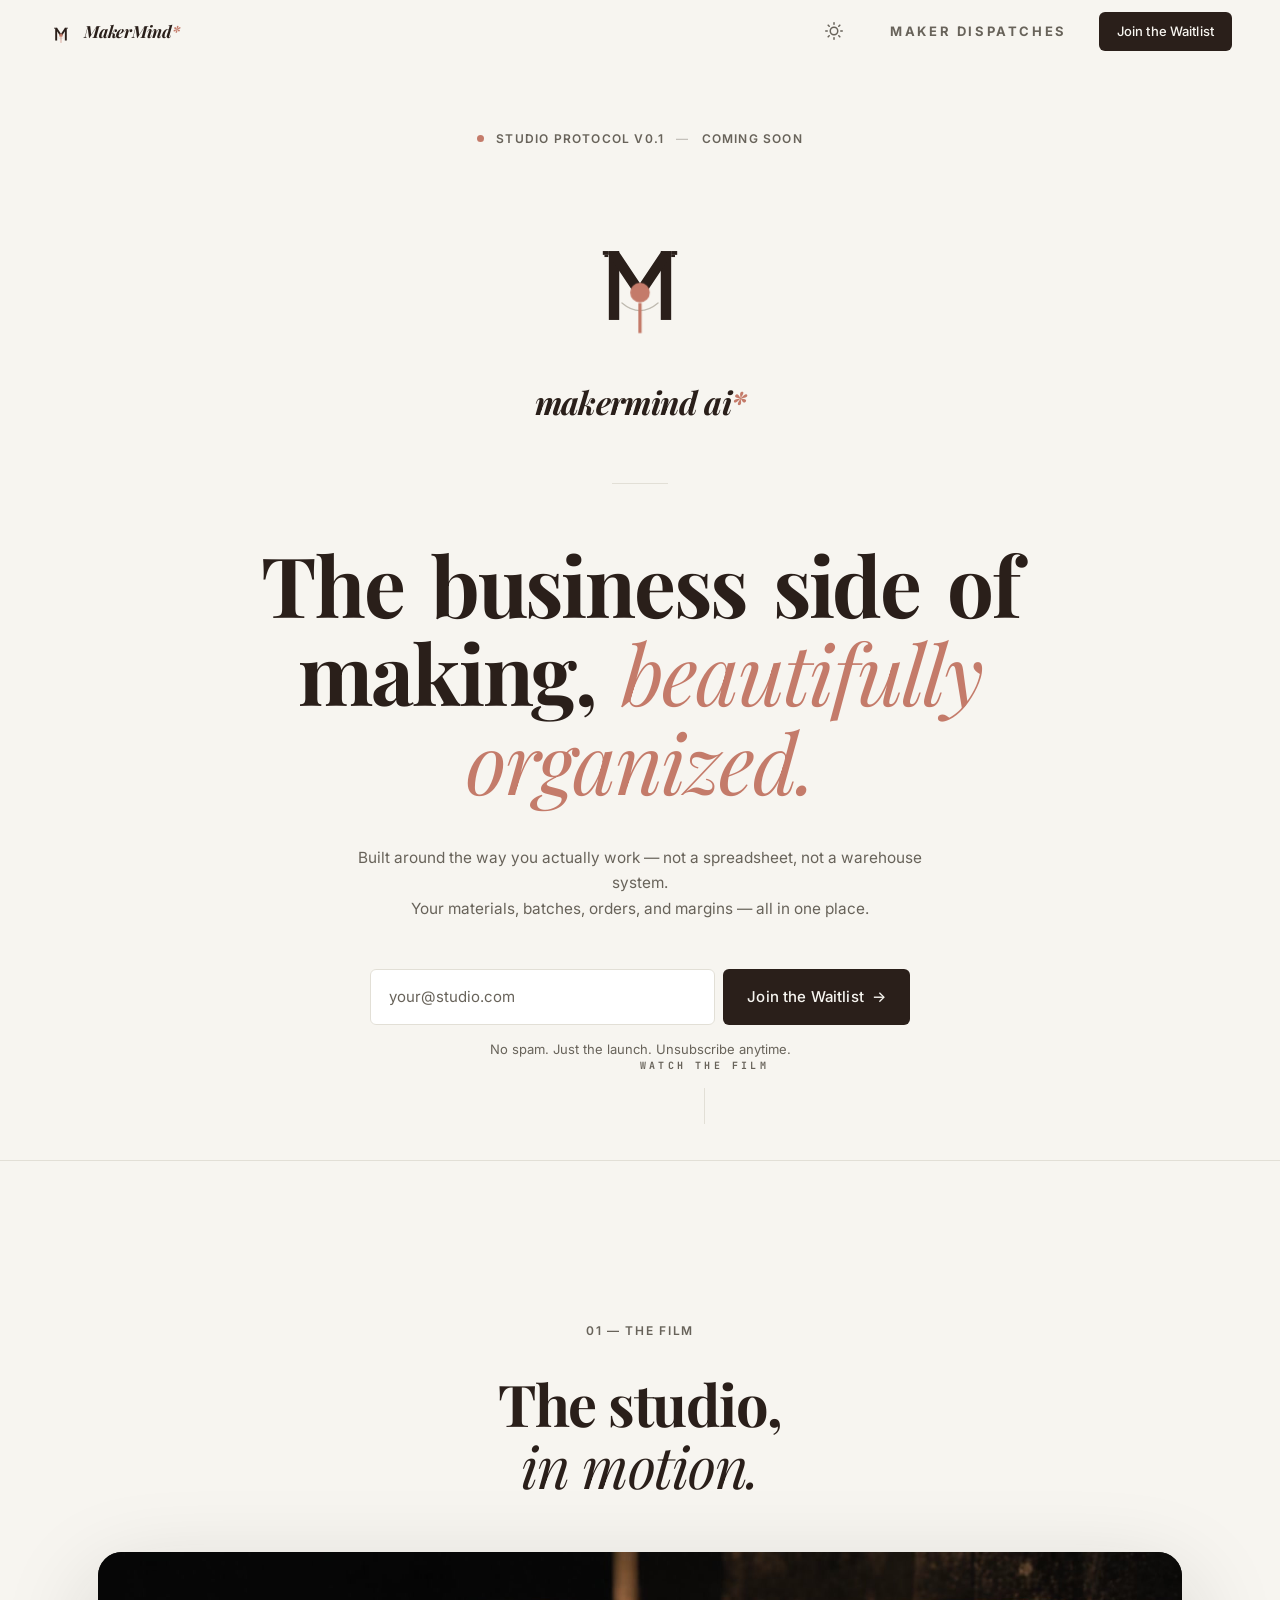
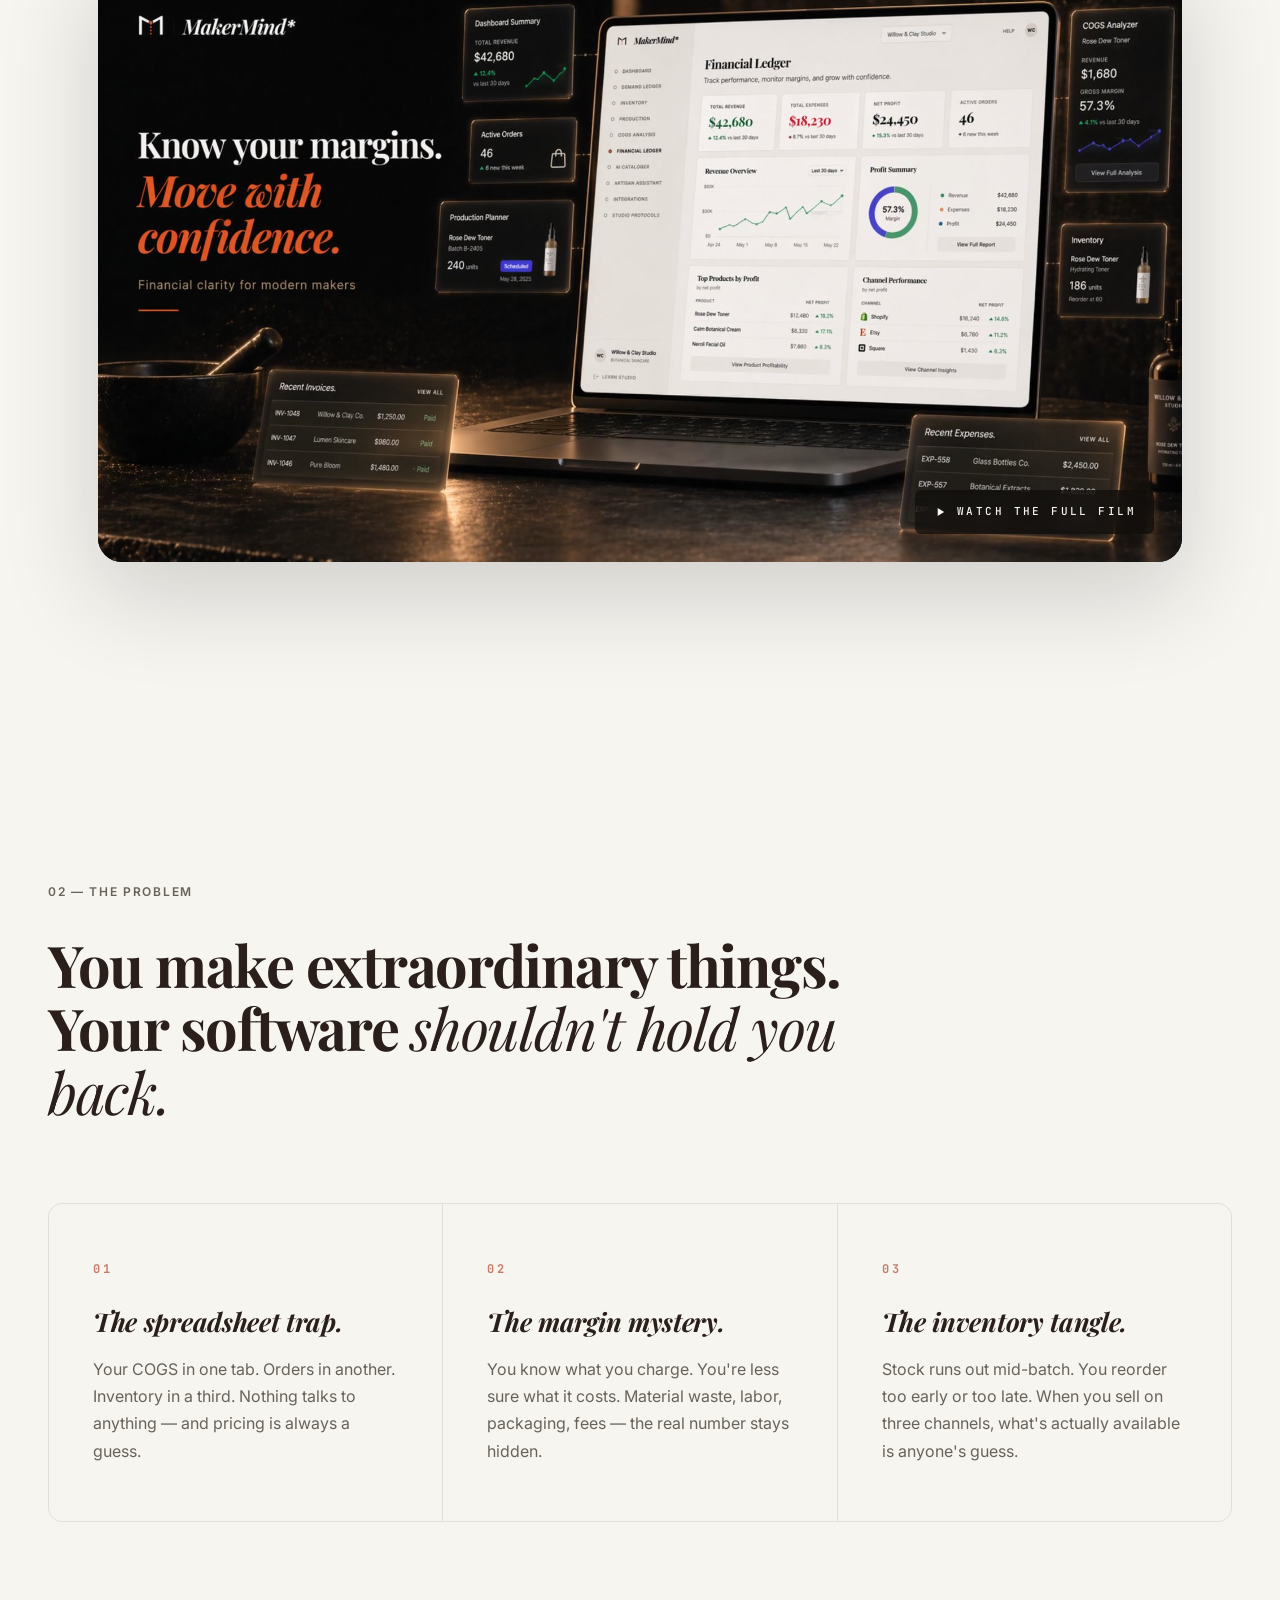
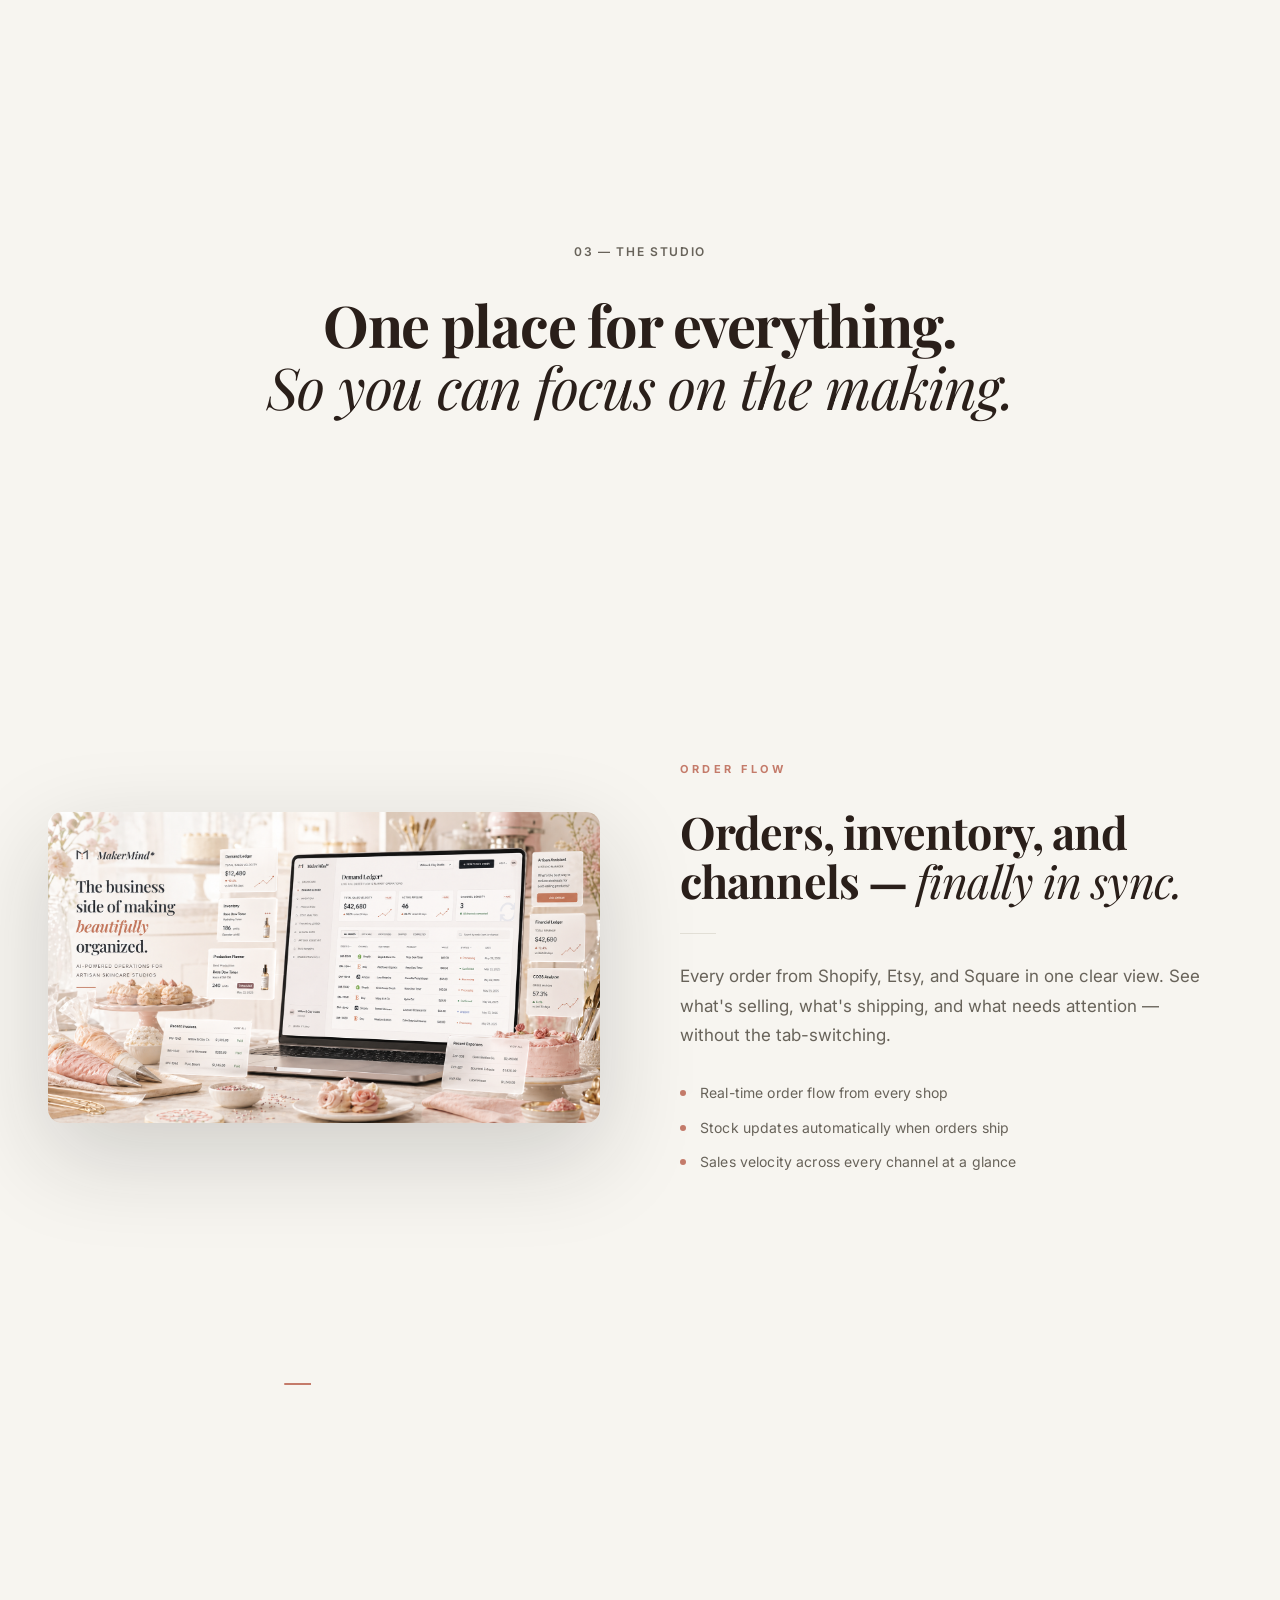
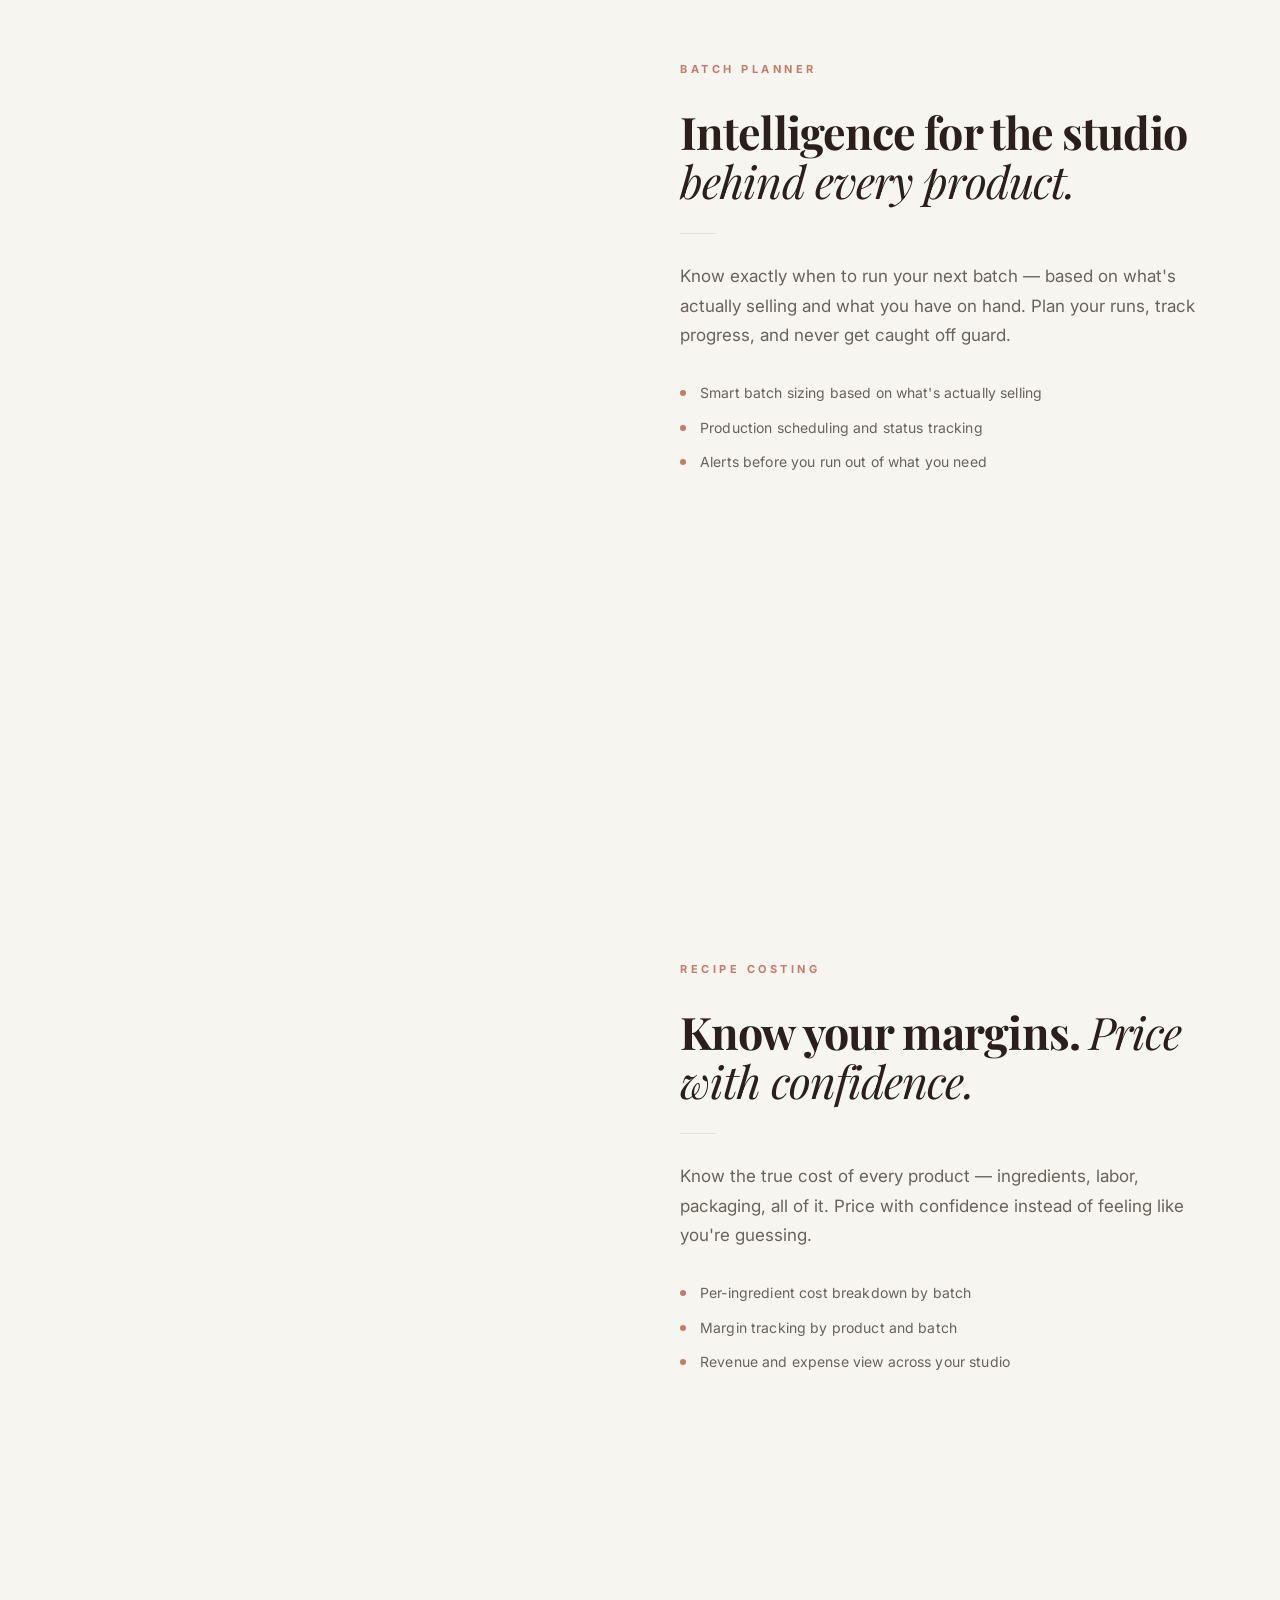
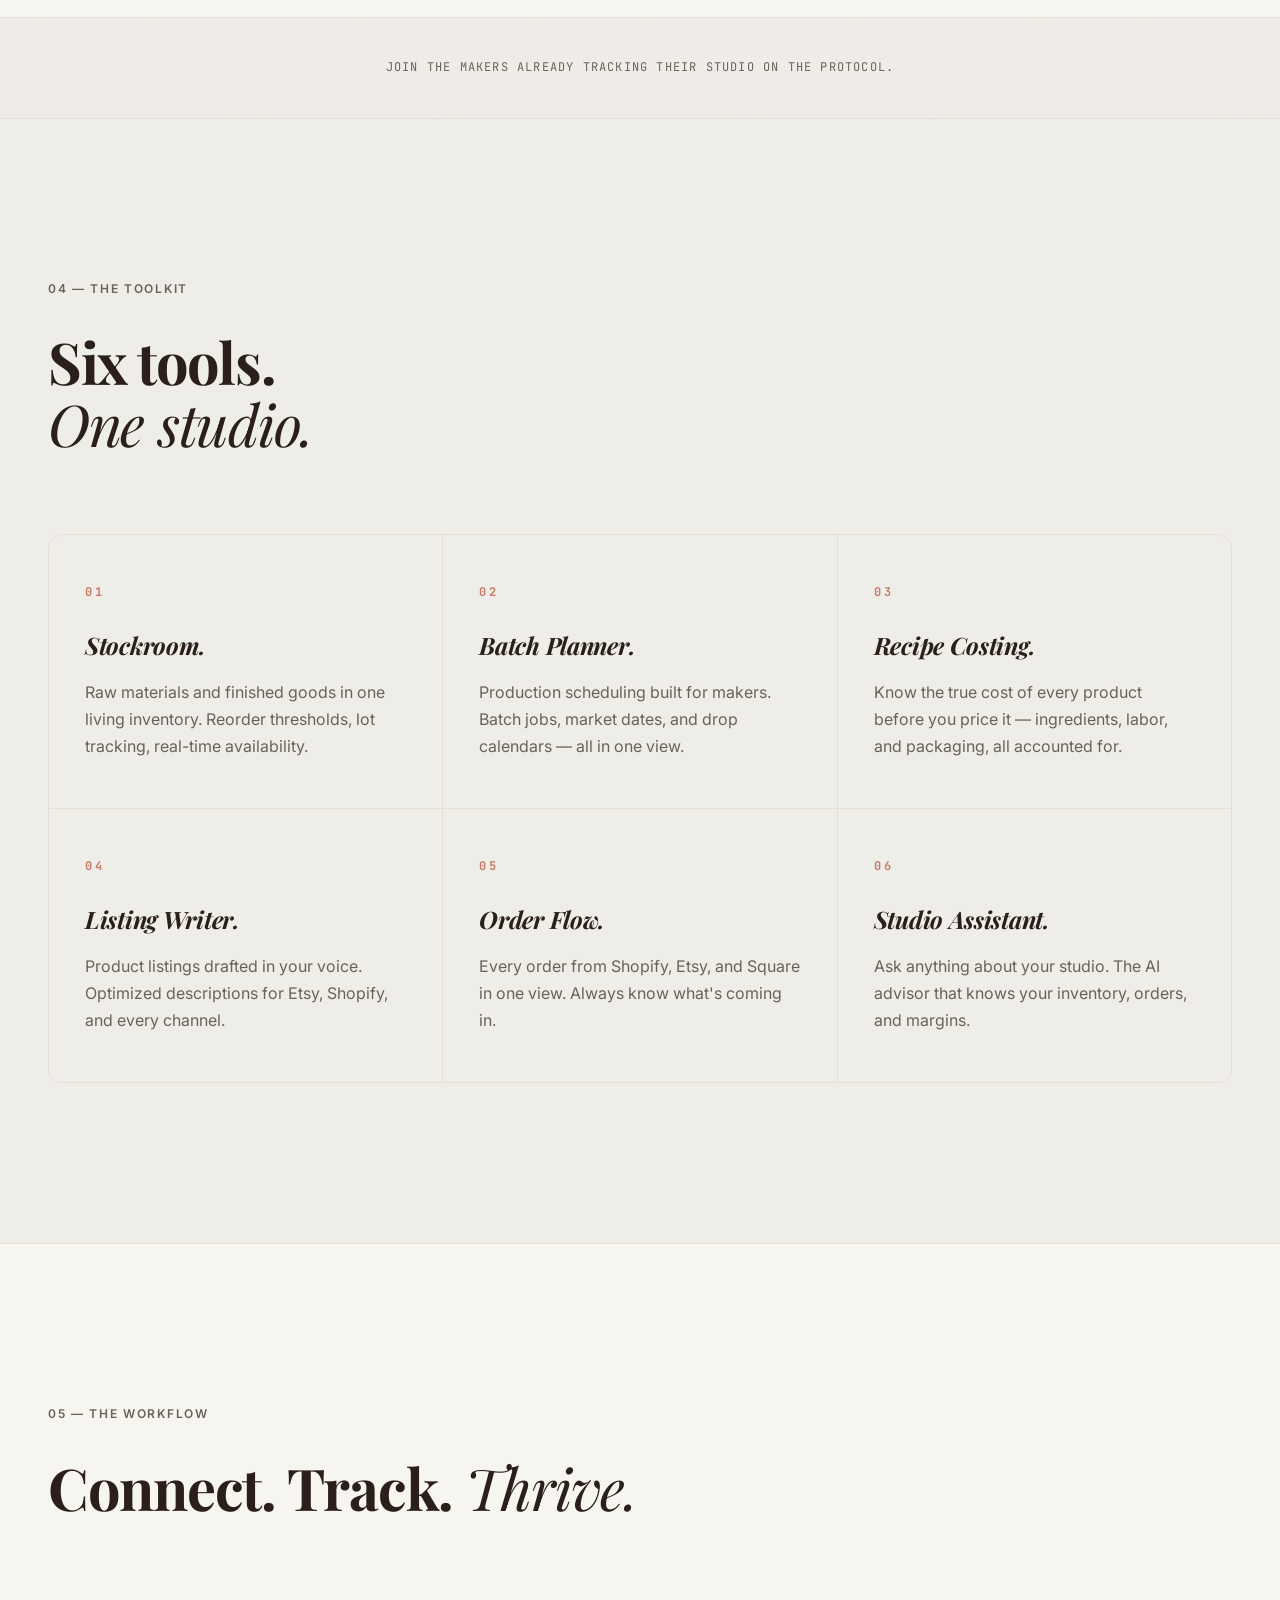
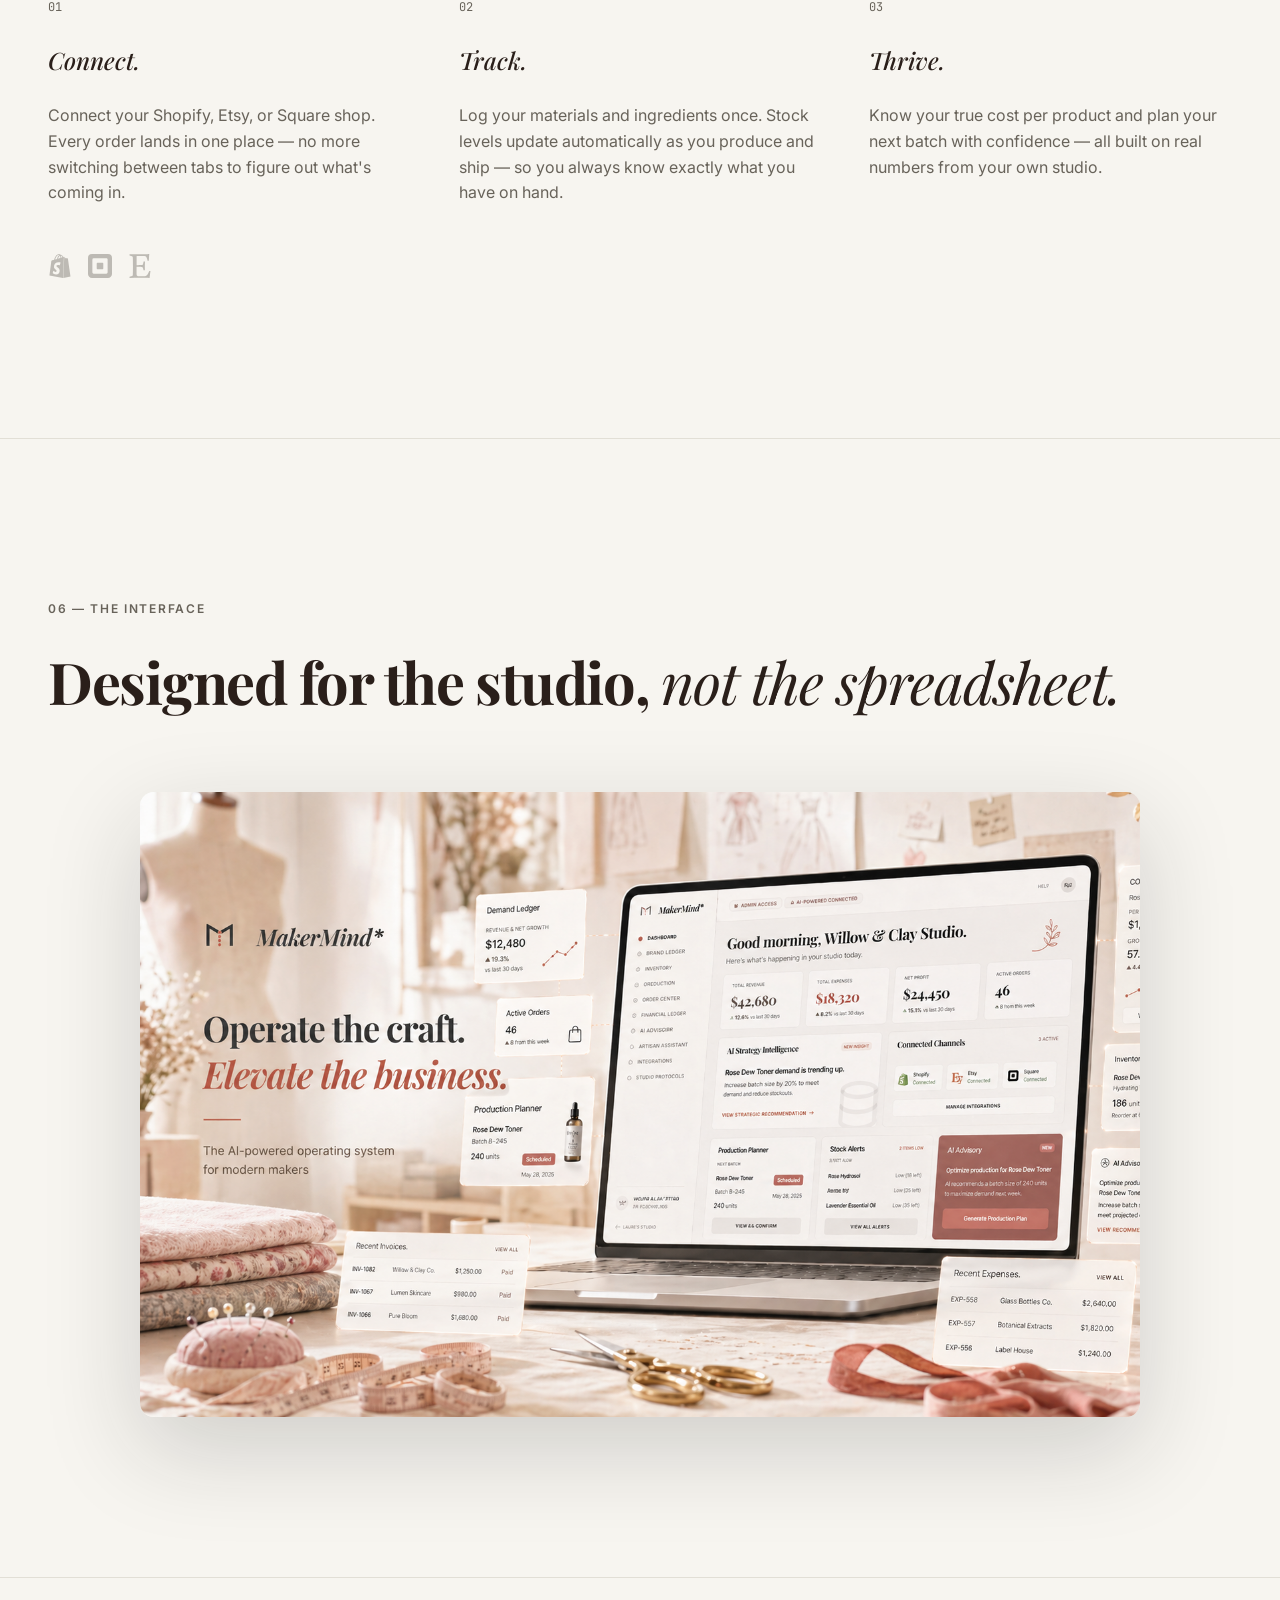
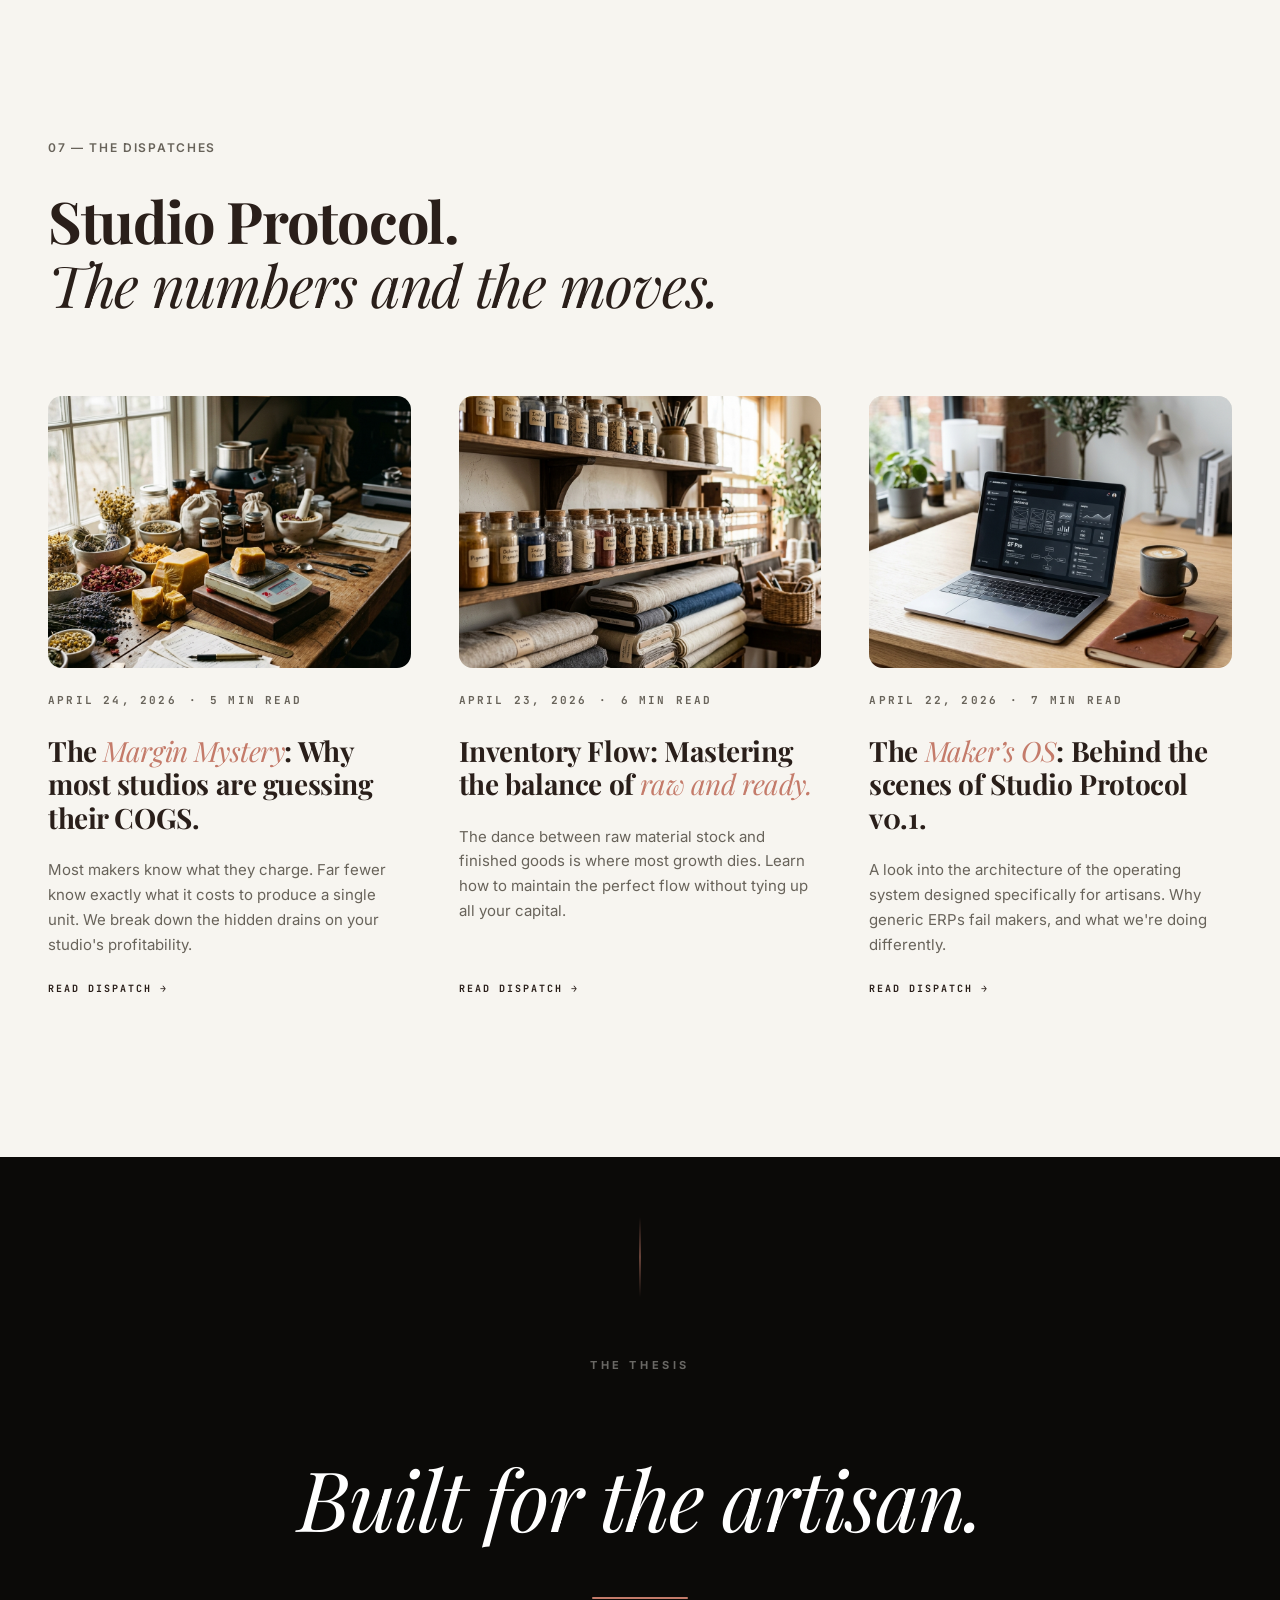
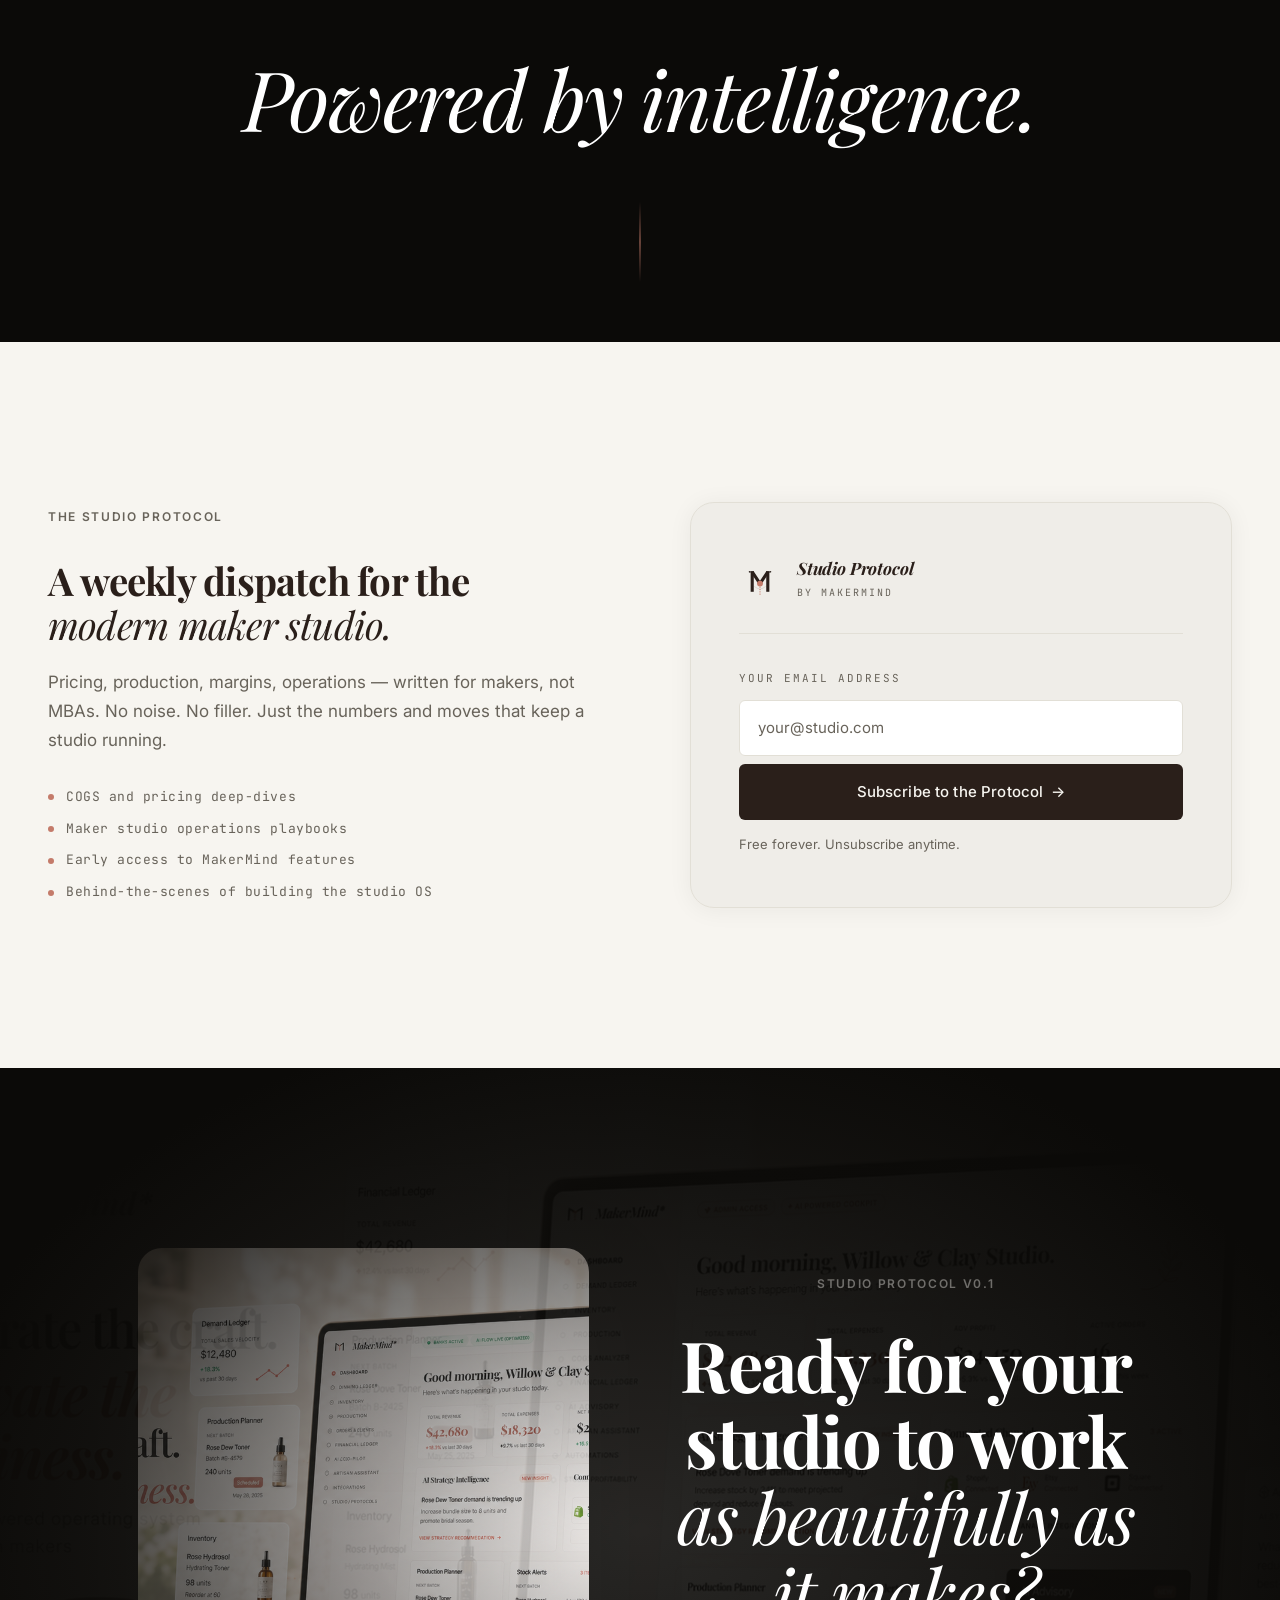
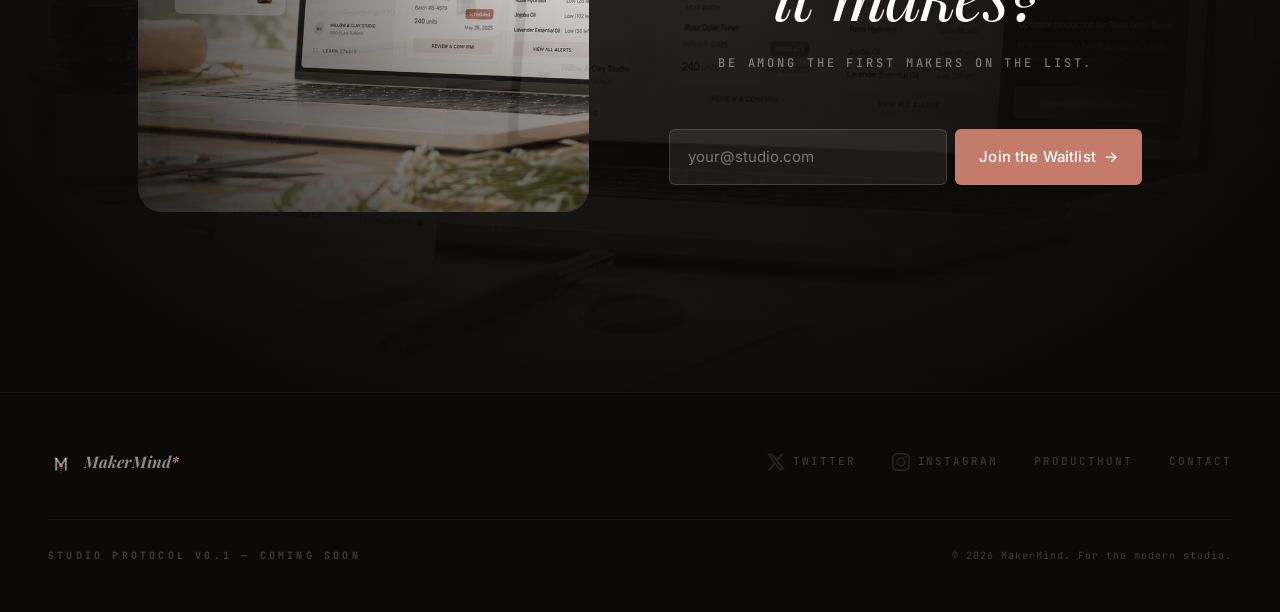
==== commit 477c52c1: "v3: feminine redesign for maker/artisan audience - Warm terracotta palette (#C47B6A), deeper ink (#2" ====
--- a/index.html
+++ b/index.html
@@ -23,7 +23,7 @@
   <title>MakerMind — The Artisan's OS for the Modern Studio</title>
 
   <!-- SVG favicon -->
-  <link rel="icon" type="image/svg+xml" href="data:image/svg+xml,%3Csvg viewBox='0 0 512 512' fill='none' xmlns='http://www.w3.org/2000/svg'%3E%3Crect width='512' height='512' rx='100' fill='%23F7F5F0'/%3E%3Crect x='142' y='172' width='38' height='252' fill='%231C1C1C'/%3E%3Crect x='120' y='172' width='22' height='14' fill='%231C1C1C'/%3E%3Crect x='332' y='172' width='38' height='252' fill='%231C1C1C'/%3E%3Crect x='370' y='172' width='22' height='14' fill='%231C1C1C'/%3E%3Cpath d='M161 182L256 324L351 182' stroke='%231C1C1C' stroke-width='38' stroke-linejoin='bevel' fill='none'/%3E%3Ccircle cx='256' cy='324' r='36' fill='%23D44D26'/%3E%3C/svg%3E" />
+  <link rel="icon" type="image/svg+xml" href="data:image/svg+xml,%3Csvg viewBox='0 0 512 512' fill='none' xmlns='http://www.w3.org/2000/svg'%3E%3Crect width='512' height='512' rx='100' fill='%23F7F5F0'/%3E%3Crect x='142' y='172' width='38' height='252' fill='%231C1C1C'/%3E%3Crect x='120' y='172' width='22' height='14' fill='%231C1C1C'/%3E%3Crect x='332' y='172' width='38' height='252' fill='%231C1C1C'/%3E%3Crect x='370' y='172' width='22' height='14' fill='%231C1C1C'/%3E%3Cpath d='M161 182L256 324L351 182' stroke='%231C1C1C' stroke-width='38' stroke-linejoin='bevel' fill='none'/%3E%3Ccircle cx='256' cy='324' r='36' fill='%23C47B6A'/%3E%3C/svg%3E" />
 
   <!-- Fonts -->
   <link rel="preconnect" href="https://fonts.googleapis.com" />
@@ -55,8 +55,8 @@
           <path d="M 161 182 L 256 324 L 351 182" stroke="currentColor" stroke-width="38" stroke-linejoin="bevel" fill="none"/>
         </g>
         <path class="mark-arc" d="M 190 362 Q 256 418 322 362" stroke="#BFBAB0" stroke-width="5" stroke-linecap="round" fill="none"/>
-        <circle class="mark-dot" cx="256" cy="324" r="36" fill="#D44D26"/>
-        <line class="mark-thread" x1="256" y1="362" x2="256" y2="472" stroke="#D44D26" stroke-width="12" stroke-dasharray="14 14"/>
+        <circle class="mark-dot" cx="256" cy="324" r="36" fill="#C47B6A"/>
+        <line class="mark-thread" x1="256" y1="362" x2="256" y2="472" stroke="#C47B6A" stroke-width="12" stroke-dasharray="14 14"/>
       </svg>
       <span class="nav-wordmark">MakerMind<span class="accent">*</span></span>
     </a>
@@ -106,8 +106,8 @@
           <path d="M 161 182 L 256 324 L 351 182" stroke="currentColor" stroke-width="38" stroke-linejoin="bevel" fill="none"/>
         </g>
         <path class="mark-arc" d="M 190 362 Q 256 418 322 362" stroke="#BFBAB0" stroke-width="5" stroke-linecap="round" fill="none"/>
-        <circle class="mark-dot" cx="256" cy="324" r="36" fill="#D44D26"/>
-        <line class="mark-thread" x1="256" y1="362" x2="256" y2="472" stroke="#D44D26" stroke-width="12" stroke-dasharray="14 14"/>
+        <circle class="mark-dot" cx="256" cy="324" r="36" fill="#C47B6A"/>
+        <line class="mark-thread" x1="256" y1="362" x2="256" y2="472" stroke="#C47B6A" stroke-width="12" stroke-dasharray="14 14"/>
       </svg>
 
       <div class="hero-wordmark" data-anim="wordmark">makermind ai<span class="accent">*</span></div>
@@ -115,17 +115,17 @@
 
       <h1 class="hero-headline" data-anim="words">
         <span class="word">The</span>
-        <span class="word"><em>artisan&rsquo;s</em></span>
-        <span class="word">OS</span>
-        <span class="word">for</span>
-        <span class="word">the</span>
-        <span class="word">modern</span>
-        <span class="word">studio.</span>
+        <span class="word">business</span>
+        <span class="word">side</span>
+        <span class="word">of</span>
+        <span class="word">making,</span>
+        <span class="word"><em>beautifully</em></span>
+        <span class="word"><em>organized.</em></span>
       </h1>
 
       <p class="hero-body" data-anim="body">
-        An AI-powered operating system for the way makers actually work.<br class="br-desk">
-        Inventory, production, COGS, orders, and listings — unified.
+        Built around the way you actually work — not a spreadsheet, not a warehouse system.<br class="br-desk">
+        Your materials, batches, orders, and margins — all in one place.
       </p>
 
       <form class="email-form" id="hero-form" data-form="hero" data-anim="form" novalidate>
@@ -213,15 +213,15 @@
 <section class="showcase" id="product">
   <div class="container showcase-intro reveal">
     <p class="section-label">03 — The Studio</p>
-    <h2 class="showcase-headline">One operating system.<br><em>Every part of the work.</em></h2>
+    <h2 class="showcase-headline">One place for everything.<br><em>So you can focus on the making.</em></h2>
   </div>
 
   <div class="showcase-track">
     <div class="showcase-images">
       <div class="showcase-image-stack" aria-hidden="true">
-        <img class="showcase-img is-active" data-step="0" src="assets/img2.png" alt="" />
-        <img class="showcase-img" data-step="1" src="assets/img3.png" alt="" />
-        <img class="showcase-img" data-step="2" src="assets/img8.png" alt="" />
+        <img class="showcase-img is-active" data-step="0" src="assets/showcase-orders.png" alt="" />
+        <img class="showcase-img" data-step="1" src="assets/showcase-planner.png" alt="" />
+        <img class="showcase-img" data-step="2" src="assets/showcase-margins.png" alt="" />
       </div>
       <div class="showcase-progress" aria-hidden="true">
         <span class="progress-track"></span>
@@ -232,42 +232,42 @@
     <div class="showcase-text">
       <article class="showcase-step" data-step="0">
         <div class="step-inner">
-          <p class="step-label">Demand Ledger</p>
+          <p class="step-label">Order Flow</p>
           <h3 class="step-headline">Orders, inventory, and channels — <em>finally in sync.</em></h3>
           <div class="step-rule"></div>
-          <p class="step-body">One unified view of every order across Shopify, Etsy, and Square. Live pipeline, channel density, sales velocity — no manual reconciliation required.</p>
+          <p class="step-body">Every order from Shopify, Etsy, and Square in one clear view. See what's selling, what's shipping, and what needs attention — without the tab-switching.</p>
           <ul class="step-list">
-            <li>Real-time order flow from every sales channel</li>
-            <li>Automatic inventory deduction on fulfillment</li>
-            <li>Velocity and channel density at a glance</li>
+            <li>Real-time order flow from every shop</li>
+            <li>Stock updates automatically when orders ship</li>
+            <li>Sales velocity across every channel at a glance</li>
           </ul>
         </div>
       </article>
 
       <article class="showcase-step" data-step="1">
         <div class="step-inner">
-          <p class="step-label">Production Planner</p>
+          <p class="step-label">Batch Planner</p>
           <h3 class="step-headline">Intelligence for the studio <em>behind every product.</em></h3>
           <div class="step-rule"></div>
-          <p class="step-body">AI-recommended batch sizes from live demand and current stock. Schedule production runs, track status, and stop guessing your next move.</p>
+          <p class="step-body">Know exactly when to run your next batch — based on what's actually selling and what you have on hand. Plan your runs, track progress, and never get caught off guard.</p>
           <ul class="step-list">
-            <li>AI-recommended batch sizes from live demand</li>
-            <li>Production job scheduling and status tracking</li>
-            <li>Proactive advisory before stockouts hit</li>
+            <li>Smart batch sizing based on what's actually selling</li>
+            <li>Production scheduling and status tracking</li>
+            <li>Alerts before you run out of what you need</li>
           </ul>
         </div>
       </article>
 
       <article class="showcase-step" data-step="2">
         <div class="step-inner">
-          <p class="step-label">COGS Analyzer</p>
-          <h3 class="step-headline">Know your margins. <em>Move with confidence.</em></h3>
+          <p class="step-label">Recipe Costing</p>
+          <h3 class="step-headline">Know your margins. <em>Price with confidence.</em></h3>
           <div class="step-rule"></div>
-          <p class="step-body">Ingredient-level cost of goods for every product you make. Materials, labor, packaging — broken down precisely so you price with certainty.</p>
+          <p class="step-body">Know the true cost of every product — ingredients, labor, packaging, all of it. Price with confidence instead of feeling like you're guessing.</p>
           <ul class="step-list">
             <li>Per-ingredient cost breakdown by batch</li>
-            <li>Gross margin tracking by product and run</li>
-            <li>Financial Ledger with revenue and expense view</li>
+            <li>Margin tracking by product and batch</li>
+            <li>Revenue and expense view across your studio</li>
           </ul>
         </div>
       </article>
@@ -294,7 +294,7 @@
 <section class="features">
   <div class="container">
     <p class="section-label reveal">04 — The Toolkit</p>
-    <h2 class="features-headline reveal">Six tools.<br><em>One operating system.</em></h2>
+    <h2 class="features-headline reveal">Six tools.<br><em>One studio.</em></h2>
 
     <div class="features-grid">
       <article class="feature-card reveal">
@@ -304,27 +304,27 @@
       </article>
       <article class="feature-card reveal">
         <div class="feature-num">02</div>
-        <h3 class="feature-title"><em>Planner.</em></h3>
-        <p class="feature-body">Production scheduling built for makers. Batch jobs, drop calendars, and market dates — all in one view.</p>
+        <h3 class="feature-title"><em>Batch Planner.</em></h3>
+        <p class="feature-body">Production scheduling built for makers. Batch jobs, market dates, and drop calendars — all in one view.</p>
       </article>
       <article class="feature-card reveal">
         <div class="feature-num">03</div>
-        <h3 class="feature-title"><em>COGS Analyzer.</em></h3>
-        <p class="feature-body">Ingredient-level cost of goods. Know your true margin on every product before you price it.</p>
+        <h3 class="feature-title"><em>Recipe Costing.</em></h3>
+        <p class="feature-body">Know the true cost of every product before you price it — ingredients, labor, and packaging, all accounted for.</p>
       </article>
       <article class="feature-card reveal">
         <div class="feature-num">04</div>
-        <h3 class="feature-title"><em>AI Cataloger.</em></h3>
+        <h3 class="feature-title"><em>Listing Writer.</em></h3>
         <p class="feature-body">Product listings drafted in your voice. Optimized descriptions for Etsy, Shopify, and every channel.</p>
       </article>
       <article class="feature-card reveal">
         <div class="feature-num">05</div>
-        <h3 class="feature-title"><em>Demand Ledger.</em></h3>
-        <p class="feature-body">Unified order flow from Shopify, Etsy, and Square. Live pipeline and channel density.</p>
+        <h3 class="feature-title"><em>Order Flow.</em></h3>
+        <p class="feature-body">Every order from Shopify, Etsy, and Square in one view. Always know what's coming in.</p>
       </article>
       <article class="feature-card reveal">
         <div class="feature-num">06</div>
-        <h3 class="feature-title"><em>Artisan Assistant.</em></h3>
+        <h3 class="feature-title"><em>Studio Assistant.</em></h3>
         <p class="feature-body">Ask anything about your studio. The AI advisor that knows your inventory, orders, and margins.</p>
       </article>
     </div>
@@ -338,13 +338,13 @@
 <section class="how-it-works">
   <div class="container">
     <p class="section-label reveal">05 — The Workflow</p>
-    <h2 class="features-headline reveal">Integrate. Audit. <em>Optimize.</em></h2>
+    <h2 class="features-headline reveal">Connect. Track. <em>Thrive.</em></h2>
 
     <div class="how-grid">
       <article class="how-step reveal">
         <div class="how-num">01</div>
-        <h3 class="how-title">Integrate.</h3>
-        <p class="how-body">Connect Shopify, Square, or Etsy. MakerMind centralizes your demand, pulling orders and channel density into a single operational view.</p>
+        <h3 class="how-title">Connect.</h3>
+        <p class="how-body">Connect your Shopify, Etsy, or Square shop. Every order lands in one place — no more switching between tabs to figure out what's coming in.</p>
         <div class="how-logos">
           <svg class="brand-logo" viewBox="0 0 24 24" fill="currentColor" aria-label="Shopify" role="img"><path d="M15.337 23.979l7.216-1.561s-2.604-17.613-2.625-17.73c-.018-.116-.114-.192-.211-.192s-1.929-.136-1.929-.136-1.275-1.274-1.439-1.411c-.045-.037-.075-.057-.121-.074l-.914 21.104h.023zM11.71 11.305s-.81-.424-1.774-.424c-1.447 0-1.504.906-1.504 1.141 0 1.232 3.24 1.715 3.24 4.629 0 2.295-1.44 3.76-3.406 3.76-2.354 0-3.54-1.465-3.54-1.465l.646-2.086s1.245 1.066 2.28 1.066c.675 0 .975-.545.975-.932 0-1.619-2.654-1.694-2.654-4.359-.034-2.237 1.571-4.416 4.827-4.416 1.257 0 1.875.361 1.875.361l-.945 2.715-.02.01zM11.17.83c.136 0 .271.038.405.135-.984.465-2.064 1.639-2.508 3.992-.656.213-1.293.405-1.889.578C7.697 3.75 8.951.84 11.17.84V.83zm1.235 2.949v.135c-.754.232-1.583.484-2.394.736.466-1.777 1.333-2.645 2.085-2.971.193.501.309 1.176.309 2.1zm.539-2.234c.694.074 1.141.867 1.429 1.755-.349.114-.735.231-1.158.366v-.252c0-.752-.096-1.371-.271-1.871v.002zm2.992 1.289c-.02 0-.06.021-.078.021s-.289.075-.714.21c-.423-1.233-1.176-2.37-2.508-2.37h-.115C12.135.209 11.669 0 11.265 0 8.159 0 6.675 3.877 6.21 5.846c-1.194.365-2.063.636-2.16.674-.675.213-.694.232-.772.87-.075.462-1.83 14.063-1.83 14.063L15.009 24l.927-21.166z"/></svg>
           <svg class="brand-logo" viewBox="0 0 24 24" fill="currentColor" aria-label="Square" role="img"><path d="M4.01 0A4.01 4.01 0 000 4.01v15.98c0 2.21 1.8 4 4.01 4.01h15.98C22.2 24 24 22.2 24 19.99V4A4.01 4.01 0 0019.99 0H4zm1.62 4.36h12.74c.7 0 1.26.57 1.26 1.27v12.74c0 .7-.56 1.27-1.26 1.27H5.63c-.7 0-1.26-.57-1.26-1.27V5.63a1.27 1.27 0 011.26-1.27zm3.83 4.35a.73.73 0 00-.73.73v5.09c0 .4.32.72.72.72h5.1a.73.73 0 00.73-.72V9.44a.73.73 0 00-.73-.73h-5.1Z"/></svg>
@@ -353,13 +353,13 @@
       </article>
       <article class="how-step reveal">
         <div class="how-num">02</div>
-        <h3 class="how-title">Audit.</h3>
-        <p class="how-body">Log every raw material and Bill of Materials (BOM). Track your real stock levels as production batches update automatically in the Stockroom.</p>
+        <h3 class="how-title">Track.</h3>
+        <p class="how-body">Log your materials and ingredients once. Stock levels update automatically as you produce and ship — so you always know exactly what you have on hand.</p>
       </article>
       <article class="how-step reveal">
         <div class="how-num">03</div>
-        <h3 class="how-title">Optimize.</h3>
-        <p class="how-body">Deploy the COGS Analyzer and Production Planner. Know your exact margins and schedule runs grounded in real studio data.</p>
+        <h3 class="how-title">Thrive.</h3>
+        <p class="how-body">Know your true cost per product and plan your next batch with confidence — all built on real numbers from your own studio.</p>
       </article>
     </div>
   </div>
@@ -372,10 +372,10 @@
 <section class="ui-preview">
   <div class="container">
     <p class="section-label reveal">06 — The Interface</p>
-    <h2 class="features-headline reveal">Built for the <em>maker shell.</em></h2>
+    <h2 class="features-headline reveal">Designed for the studio, <em>not the spreadsheet.</em></h2>
 
     <div class="ui-frame reveal">
-      <img src="assets/v2-showcase-1.png" alt="MakerMind interface showing Demand Ledger, Inventory, and Integrations panels" class="ui-screenshot" />
+      <img src="assets/showcase-dashboard.png" alt="MakerMind dashboard showing financial ledger, production planner, and studio insights" class="ui-screenshot" />
     </div>
   </div>
 </section>
@@ -479,8 +479,8 @@
             <path d="M 161 182 L 256 324 L 351 182" stroke="currentColor" stroke-width="38" stroke-linejoin="bevel" fill="none"/>
           </g>
           <path class="mark-arc" d="M 190 362 Q 256 418 322 362" stroke="#BFBAB0" stroke-width="5" stroke-linecap="round" fill="none"/>
-          <circle cx="256" cy="324" r="36" fill="#D44D26"/>
-          <line x1="256" y1="362" x2="256" y2="472" stroke="#D44D26" stroke-width="12" stroke-dasharray="14 14"/>
+          <circle cx="256" cy="324" r="36" fill="#C47B6A"/>
+          <line x1="256" y1="362" x2="256" y2="472" stroke="#C47B6A" stroke-width="12" stroke-dasharray="14 14"/>
         </svg>
         <div>
           <p class="newsletter-title">Studio Protocol</p>
@@ -511,11 +511,15 @@
 ═══════════════════════════════════════════════════════════════-->
 <section class="final" id="waitlist">
   <div class="final-bg" aria-hidden="true">
-    <img src="assets/img9.png" alt="" class="final-bg-img" />
+    <img src="assets/lifestyle-warm.png" alt="" class="final-bg-img" />
+  </div>
+  <div class="final-grid">
+  <div class="final-lifestyle" aria-hidden="true">
+    <img src="assets/lifestyle-hero.png" alt="" class="final-lifestyle-img" />
   </div>
   <div class="final-inner">
     <p class="section-label final-label reveal">Studio Protocol v0.1</p>
-    <h2 class="final-headline reveal">Ready to run your studio<br><em>like it means business?</em></h2>
+    <h2 class="final-headline reveal">Ready for your studio to work<br><em>as beautifully as it makes?</em></h2>
     <p class="final-sub reveal">Be among the first makers on the list.</p>
 
     <form class="email-form email-form-dark reveal" id="cta-form" data-form="final-cta" novalidate>
@@ -531,6 +535,7 @@
         You're on the list. We'll be in touch before launch day.
       </div>
     </form>
+  </div>
   </div>
 </section>
 
@@ -552,8 +557,8 @@
           <path d="M 161 182 L 256 324 L 351 182" stroke="currentColor" stroke-width="38" stroke-linejoin="bevel" fill="none"/>
         </g>
         <path class="mark-arc" d="M 190 362 Q 256 418 322 362" stroke="#BFBAB0" stroke-width="5" stroke-linecap="round" fill="none"/>
-        <circle cx="256" cy="324" r="36" fill="#D44D26"/>
-        <line x1="256" y1="362" x2="256" y2="472" stroke="#D44D26" stroke-width="12" stroke-dasharray="14 14"/>
+        <circle cx="256" cy="324" r="36" fill="#C47B6A"/>
+        <line x1="256" y1="362" x2="256" y2="472" stroke="#C47B6A" stroke-width="12" stroke-dasharray="14 14"/>
       </svg>
       <span class="footer-wordmark">MakerMind<span class="accent">*</span></span>
     </a>
--- a/styles.css
+++ b/styles.css
@@ -12,9 +12,9 @@
 :root {
   /* Color palette — mirrors src/index.css */
   --bg:        #F7F5F0;
-  --ink:       #1C1C1C;
-  --accent:    #D44D26;
-  --muted:     #8C887D;
+  --ink:       #2A1F1A;
+  --accent:    #C47B6A;
+  --muted:     #68635A;
   --border:    #E2DFD6;
   --sidebar:   #EFEDE8;
   --night:     #0B0A08;
@@ -78,10 +78,10 @@
   padding: 0 var(--pad-x);
 }
 .section-label {
-  font-family: var(--mono);
-  font-weight: 700;
-  font-size: 0.6875rem;
-  letter-spacing: 0.32em;
+  font-family: var(--sans);
+  font-weight: 600;
+  font-size: 0.75rem;
+  letter-spacing: 0.14em;
   text-transform: uppercase;
   color: var(--muted);
   margin-bottom: 32px;
@@ -159,8 +159,8 @@
   gap: 32px;
 }
 .nav-link {
-  font-family: var(--mono);
-  font-size: 0.6875rem;
+  font-family: var(--sans);
+  font-size: 0.8125rem;
   font-weight: 700;
   letter-spacing: 0.2em;
   text-transform: uppercase;
@@ -245,10 +245,10 @@
   display: inline-flex;
   align-items: center;
   gap: 12px;
-  font-family: var(--mono);
-  font-weight: 700;
-  font-size: 0.6875rem;
-  letter-spacing: 0.28em;
+  font-family: var(--sans);
+  font-weight: 600;
+  font-size: 0.75rem;
+  letter-spacing: 0.10em;
   text-transform: uppercase;
   color: var(--muted);
   margin-bottom: 56px;
@@ -288,6 +288,7 @@
   animation: mark-draw 0.8s var(--ease) 1.7s forwards;
 }
 .mark-thread {
+  stroke: var(--accent);
   stroke-dasharray: 140;
   stroke-dashoffset: 140;
   opacity: 0;
@@ -296,6 +297,7 @@
     mark-draw 0.6s var(--ease) 2.0s forwards;
 }
 .mark-dot {
+  fill: var(--accent);
   opacity: 0;
   transform: scale(0);
   transform-origin: 256px 324px;
@@ -438,6 +440,7 @@
   margin-bottom: 12px;
 }
 .email-note {
+  font-size: 0.8125rem;
   font-family: var(--sans);
   font-size: 0.8125rem;
   color: var(--muted);
@@ -691,7 +694,7 @@
 }
 .problem-title em { font-style: italic; font-weight: 700; }
 .problem-body {
-  font-size: 0.9375rem;
+  font-size: 1rem;
   line-height: 1.7;
   color: var(--muted);
 }
@@ -799,7 +802,8 @@
 }
 .step-inner { max-width: 540px; }
 .step-label {
-  font-family: var(--mono);
+  font-family: var(--sans);
+  font-size: 0.8125rem;
   font-weight: 700;
   font-size: 0.6875rem;
   letter-spacing: 0.32em;
@@ -836,9 +840,9 @@
   gap: 12px;
 }
 .step-list li {
-  font-family: var(--mono);
-  font-size: 0.8125rem;
-  letter-spacing: 0.04em;
+  font-family: var(--sans);
+  font-size: 0.875rem;
+  letter-spacing: 0.01em;
   color: var(--muted);
   display: flex;
   align-items: center;
@@ -905,7 +909,7 @@
 }
 .feature-title em { font-style: italic; font-weight: 700; }
 .feature-body {
-  font-size: 0.9375rem;
+  font-size: 1rem;
   line-height: 1.7;
   color: var(--muted);
 }
@@ -943,7 +947,7 @@
   gap: 56px;
 }
 .pos-label {
-  font-family: var(--mono);
+  font-family: var(--sans);
   font-weight: 700;
   font-size: 0.6875rem;
   letter-spacing: 0.32em;
@@ -1091,6 +1095,29 @@
   position: absolute;
   inset: 0;
   background: radial-gradient(ellipse at center, transparent 0%, var(--night) 80%);
+}
+.final-grid {
+  display: grid;
+  grid-template-columns: 1fr 1fr;
+  align-items: center;
+  gap: 80px;
+  width: 100%;
+  max-width: 1100px;
+  margin: 0 auto;
+  padding: 0 var(--pad-x);
+}
+.final-lifestyle {
+  border-radius: var(--radius-lg);
+  overflow: hidden;
+  aspect-ratio: 4/5;
+  max-height: 580px;
+  box-shadow: var(--shadow-lg);
+}
+.final-lifestyle-img {
+  width: 100%;
+  height: 100%;
+  object-fit: cover;
+  object-position: center;
 }
 .final-inner {
   position: relative;
@@ -1692,7 +1719,7 @@
 .how-step { display: flex; flex-direction: column; gap: 24px; }
 .how-num { font-family: var(--mono); font-size: 0.75rem; color: var(--muted); }
 .how-title { font-family: var(--serif); font-size: 1.5rem; font-weight: 500; font-style: italic; }
-.how-body { font-size: 0.9375rem; color: var(--muted); line-height: 1.6; }
+.how-body { font-size: 1rem; color: var(--muted); line-height: 1.6; }
 
 /* 6. Social Proof Strip */
 .proof-strip {
@@ -1769,6 +1796,8 @@
 
 /* Mobile Adaptations */
 @media (max-width: 900px) {
+  .final-grid { grid-template-columns: 1fr; }
+  .final-lifestyle { display: none; }
   .how-grid { grid-template-columns: 1fr; gap: 40px; }
   .ui-frame { aspect-ratio: auto; min-height: 500px; }
   .ui-sidebar { display: none; }
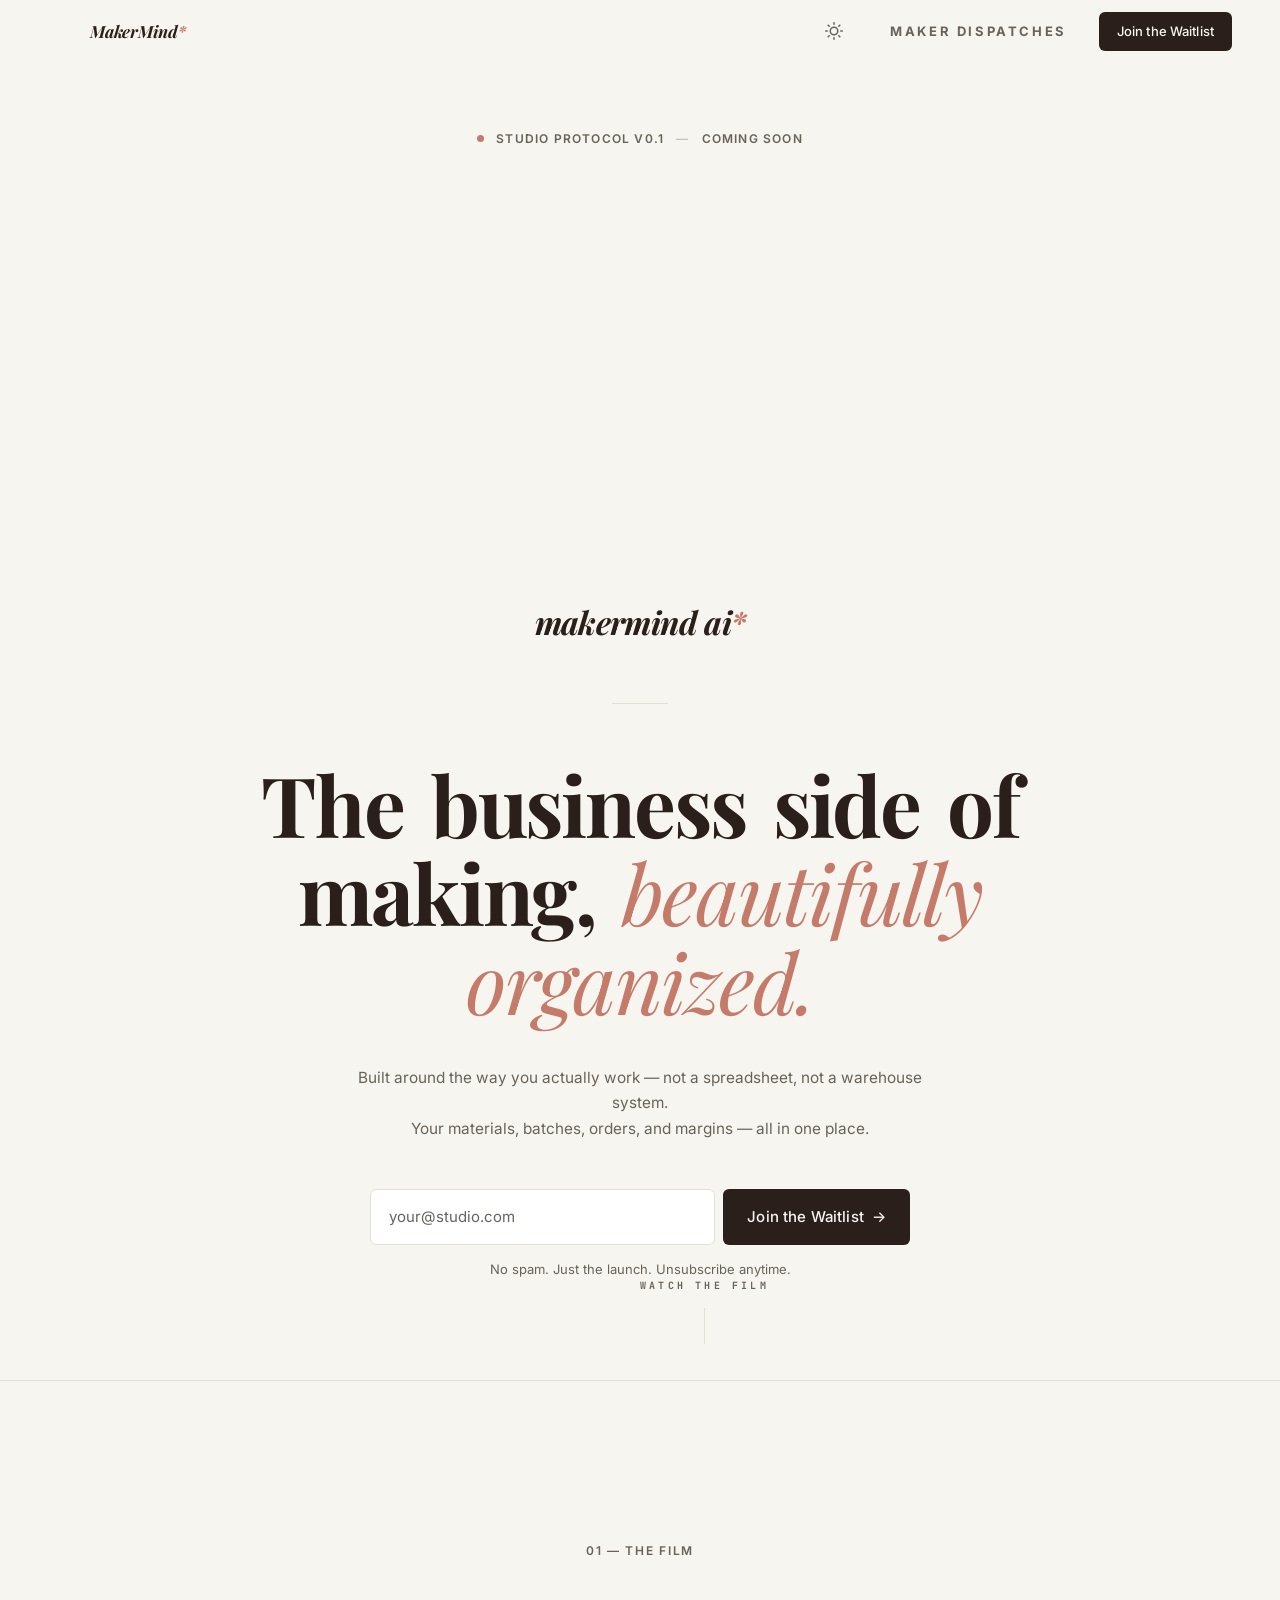
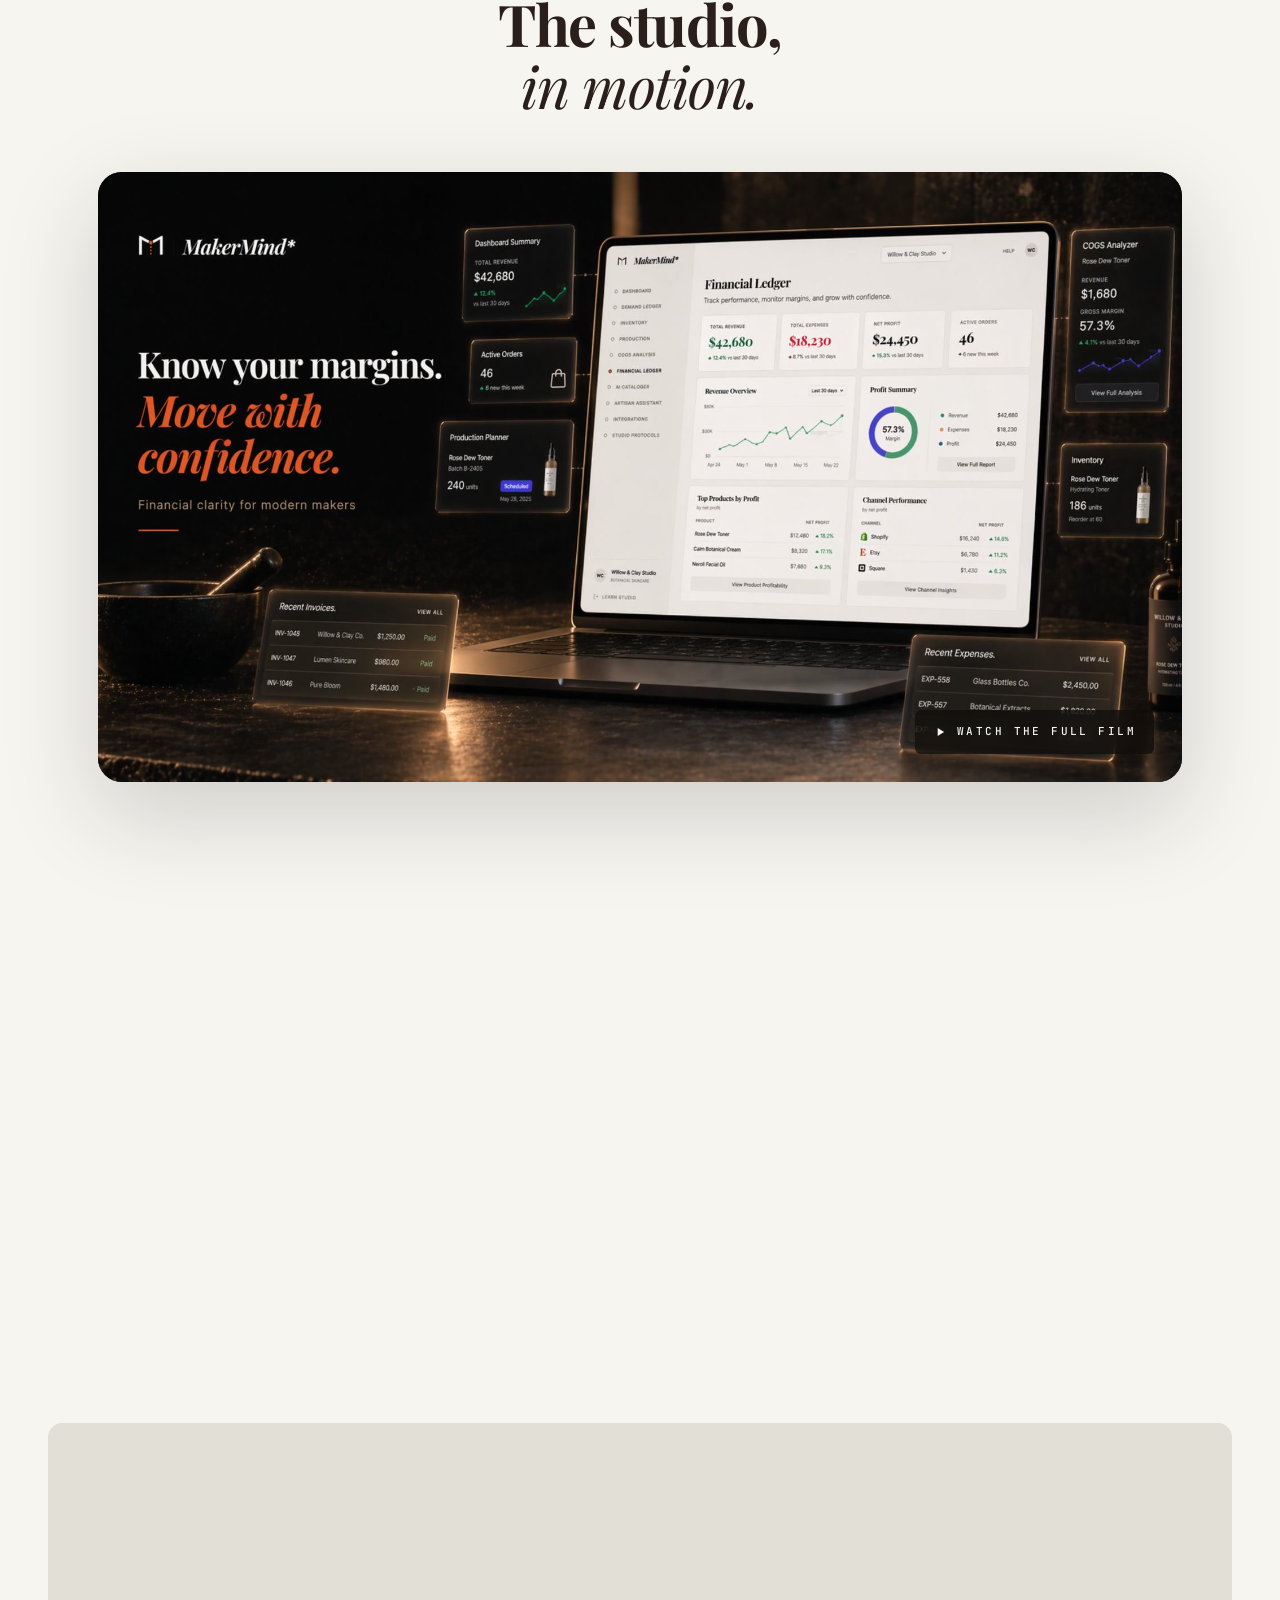
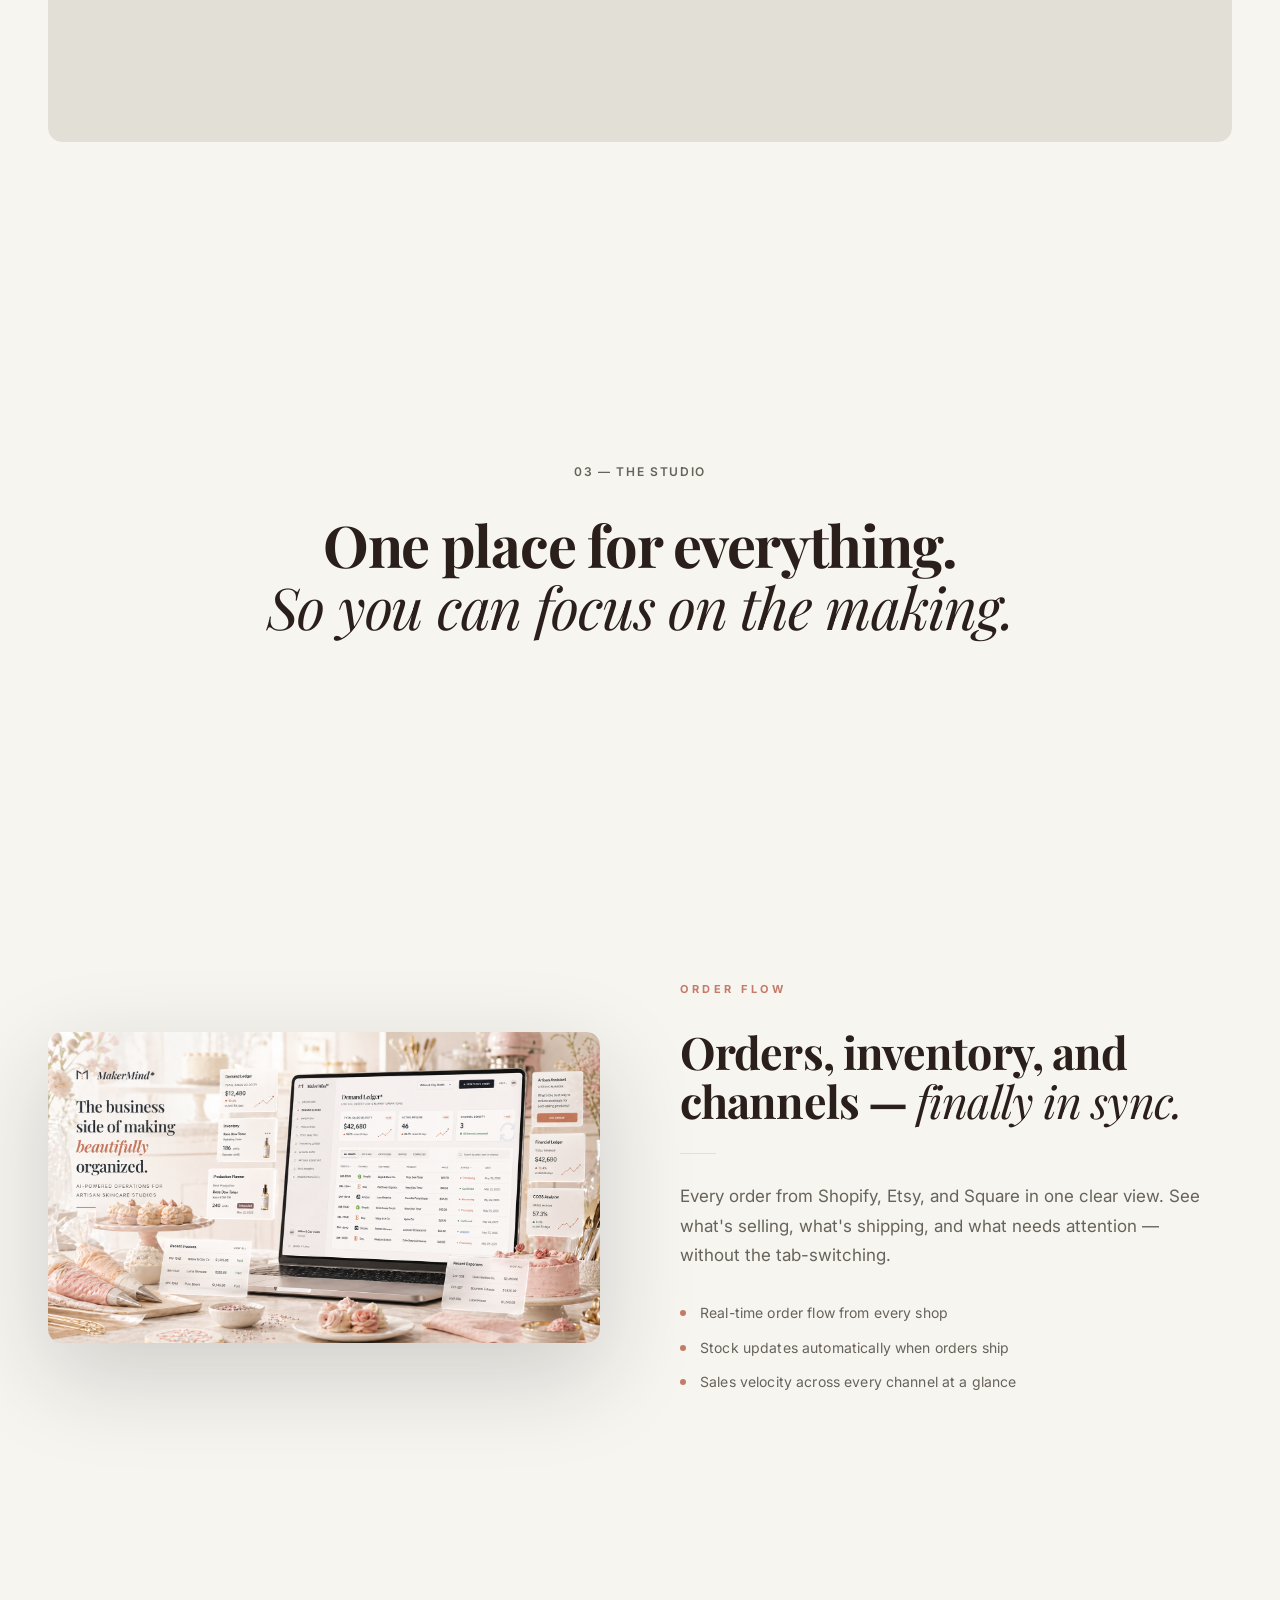
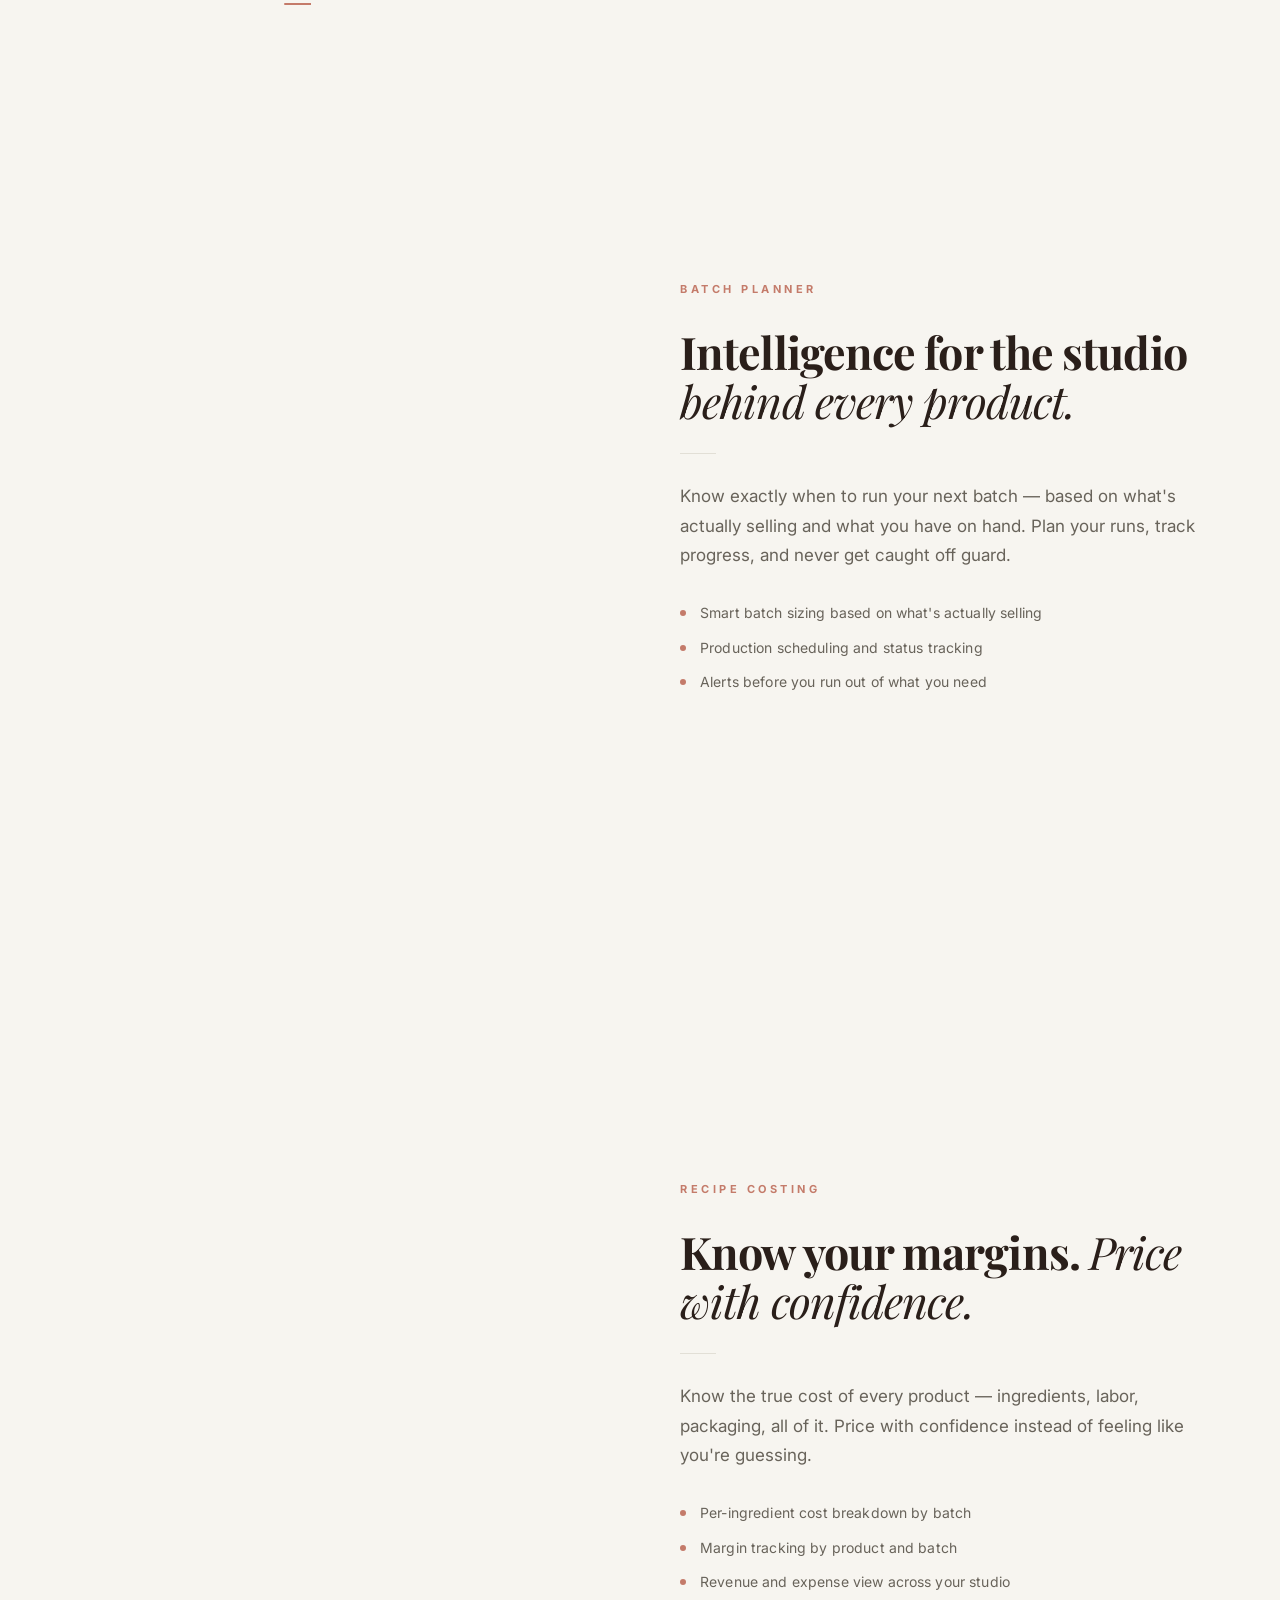
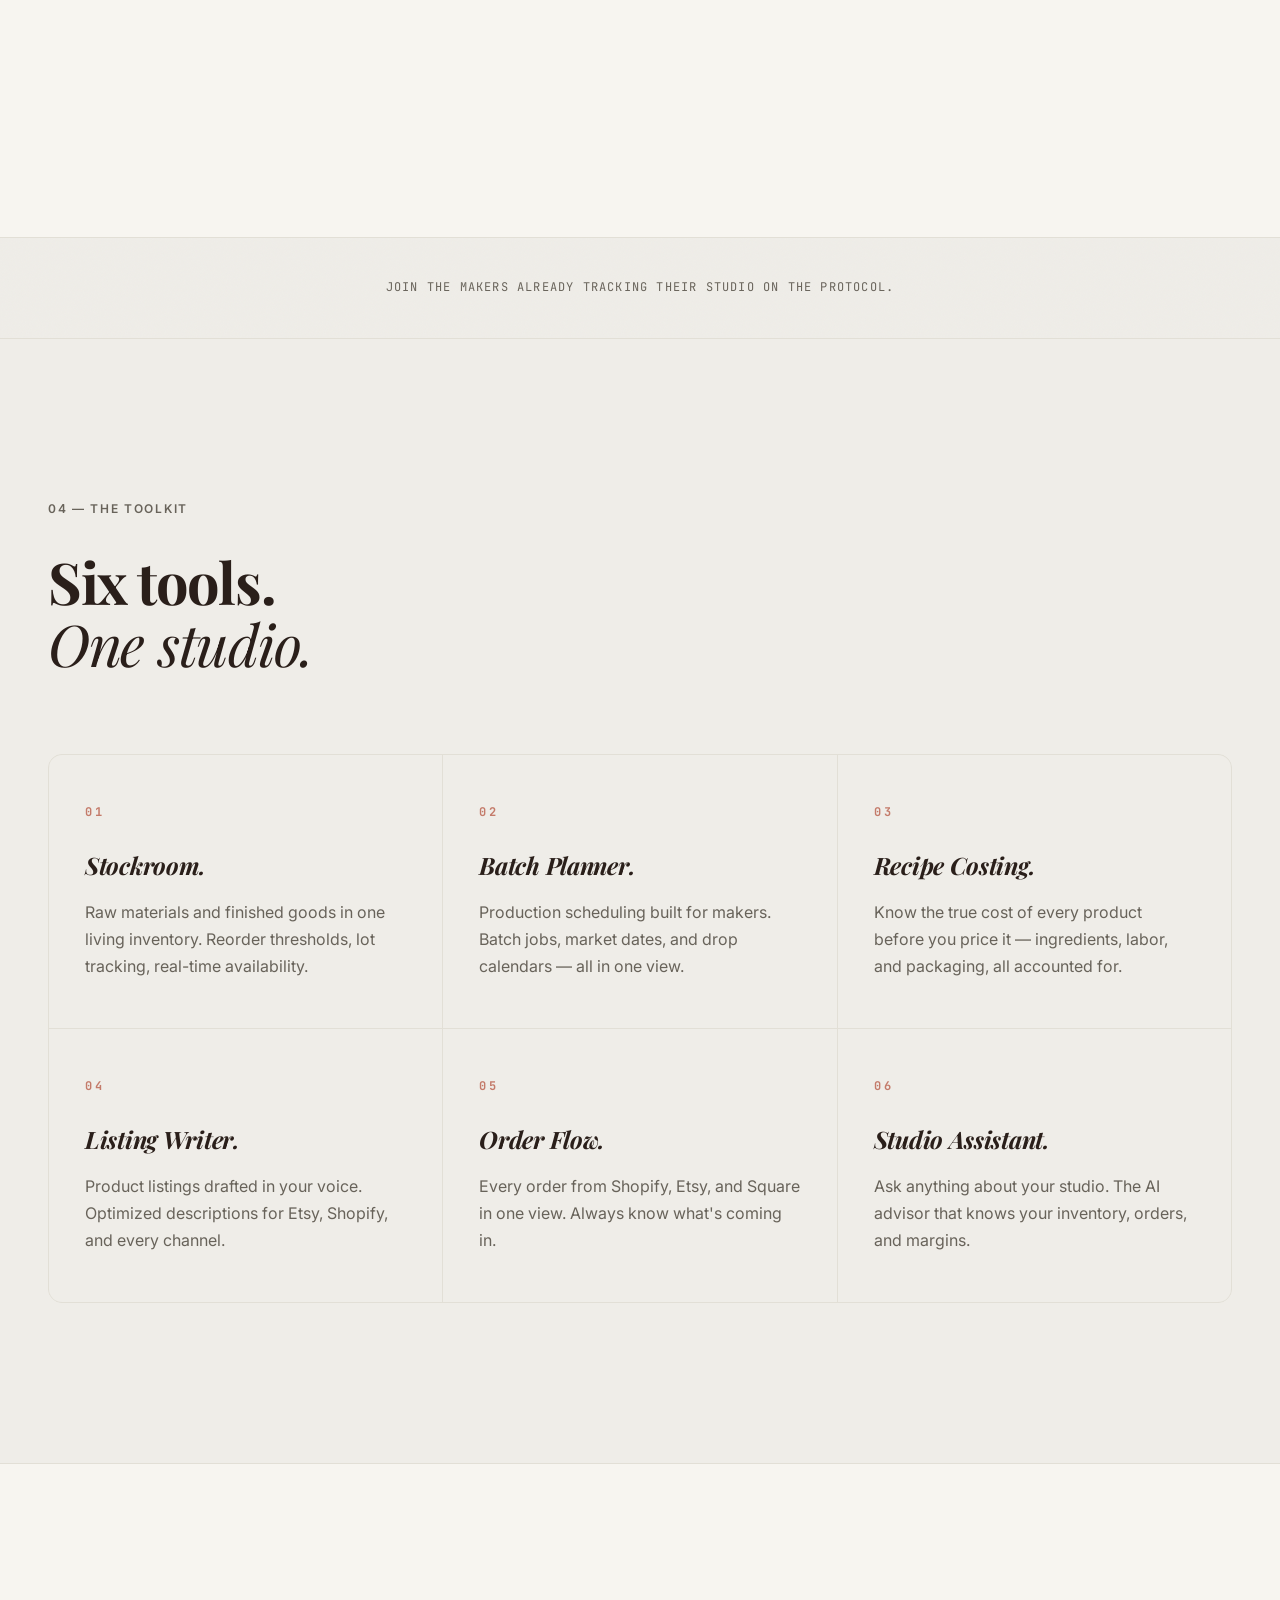
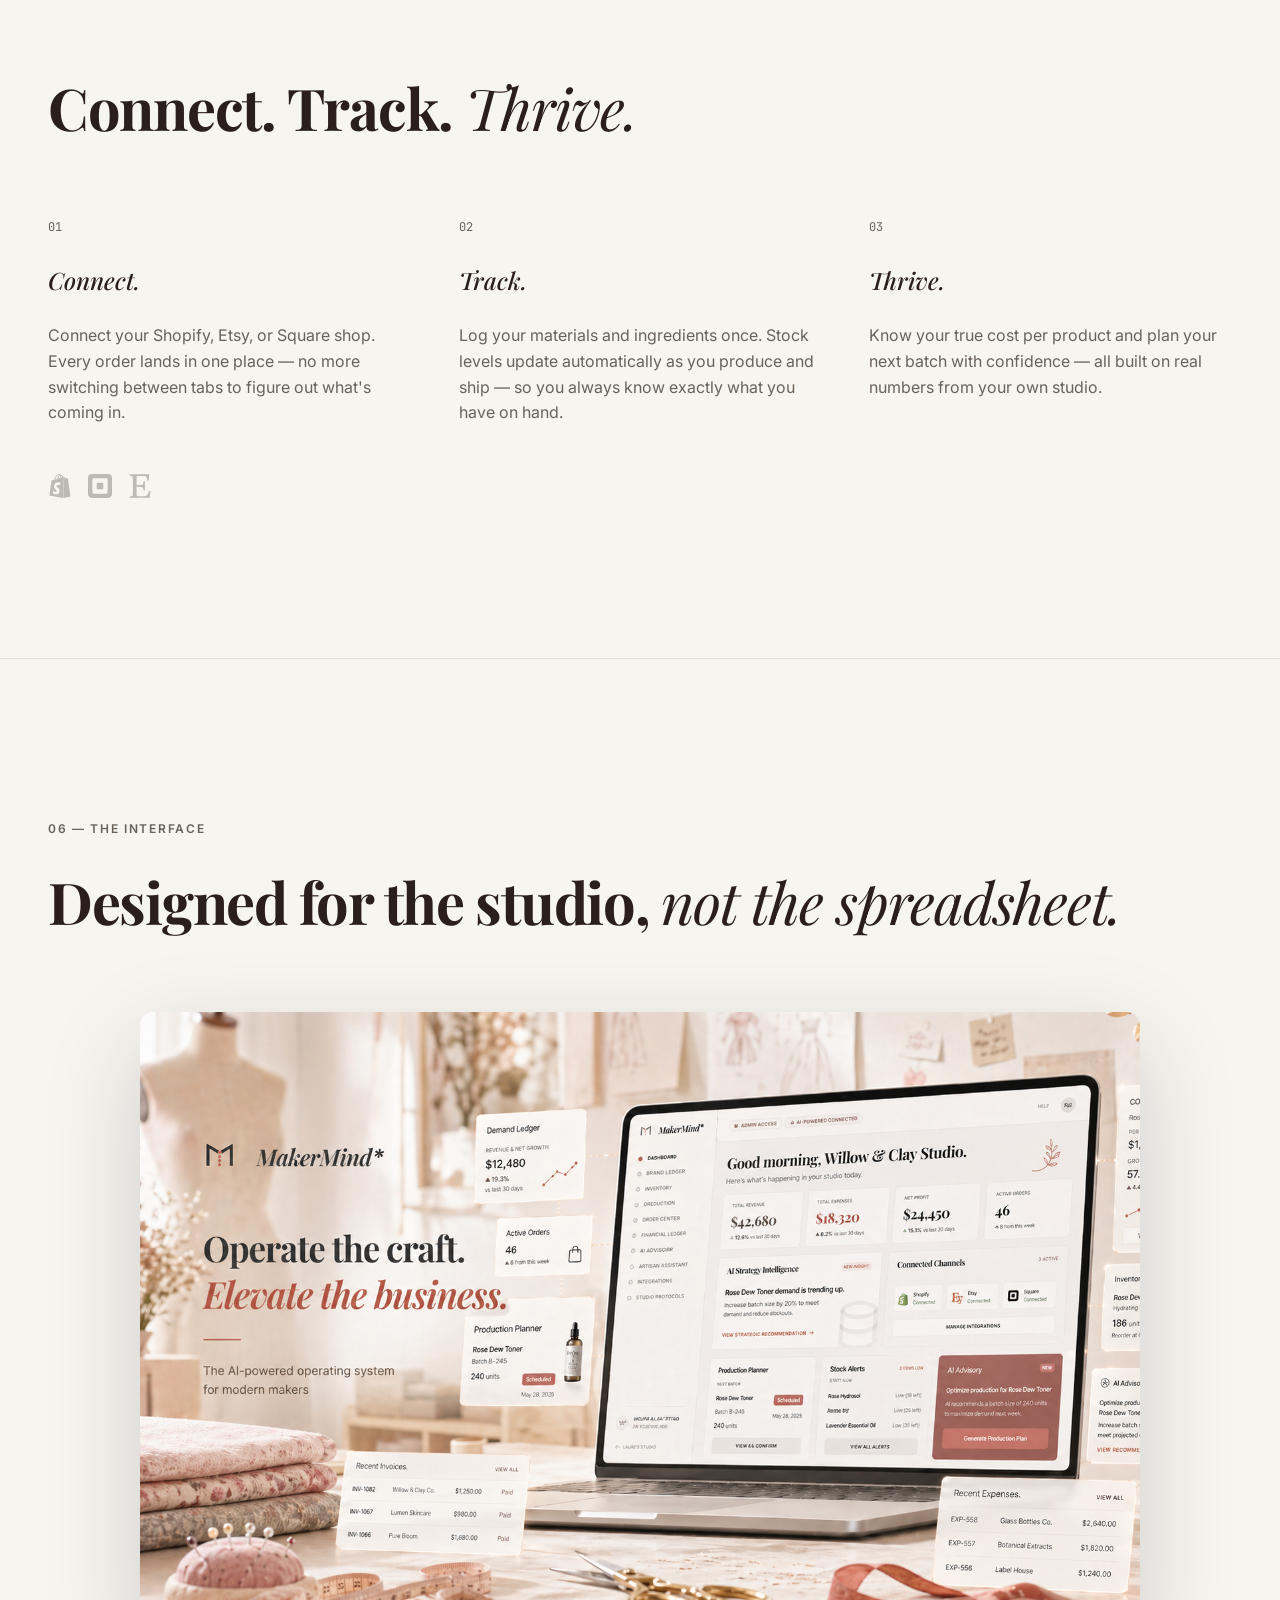
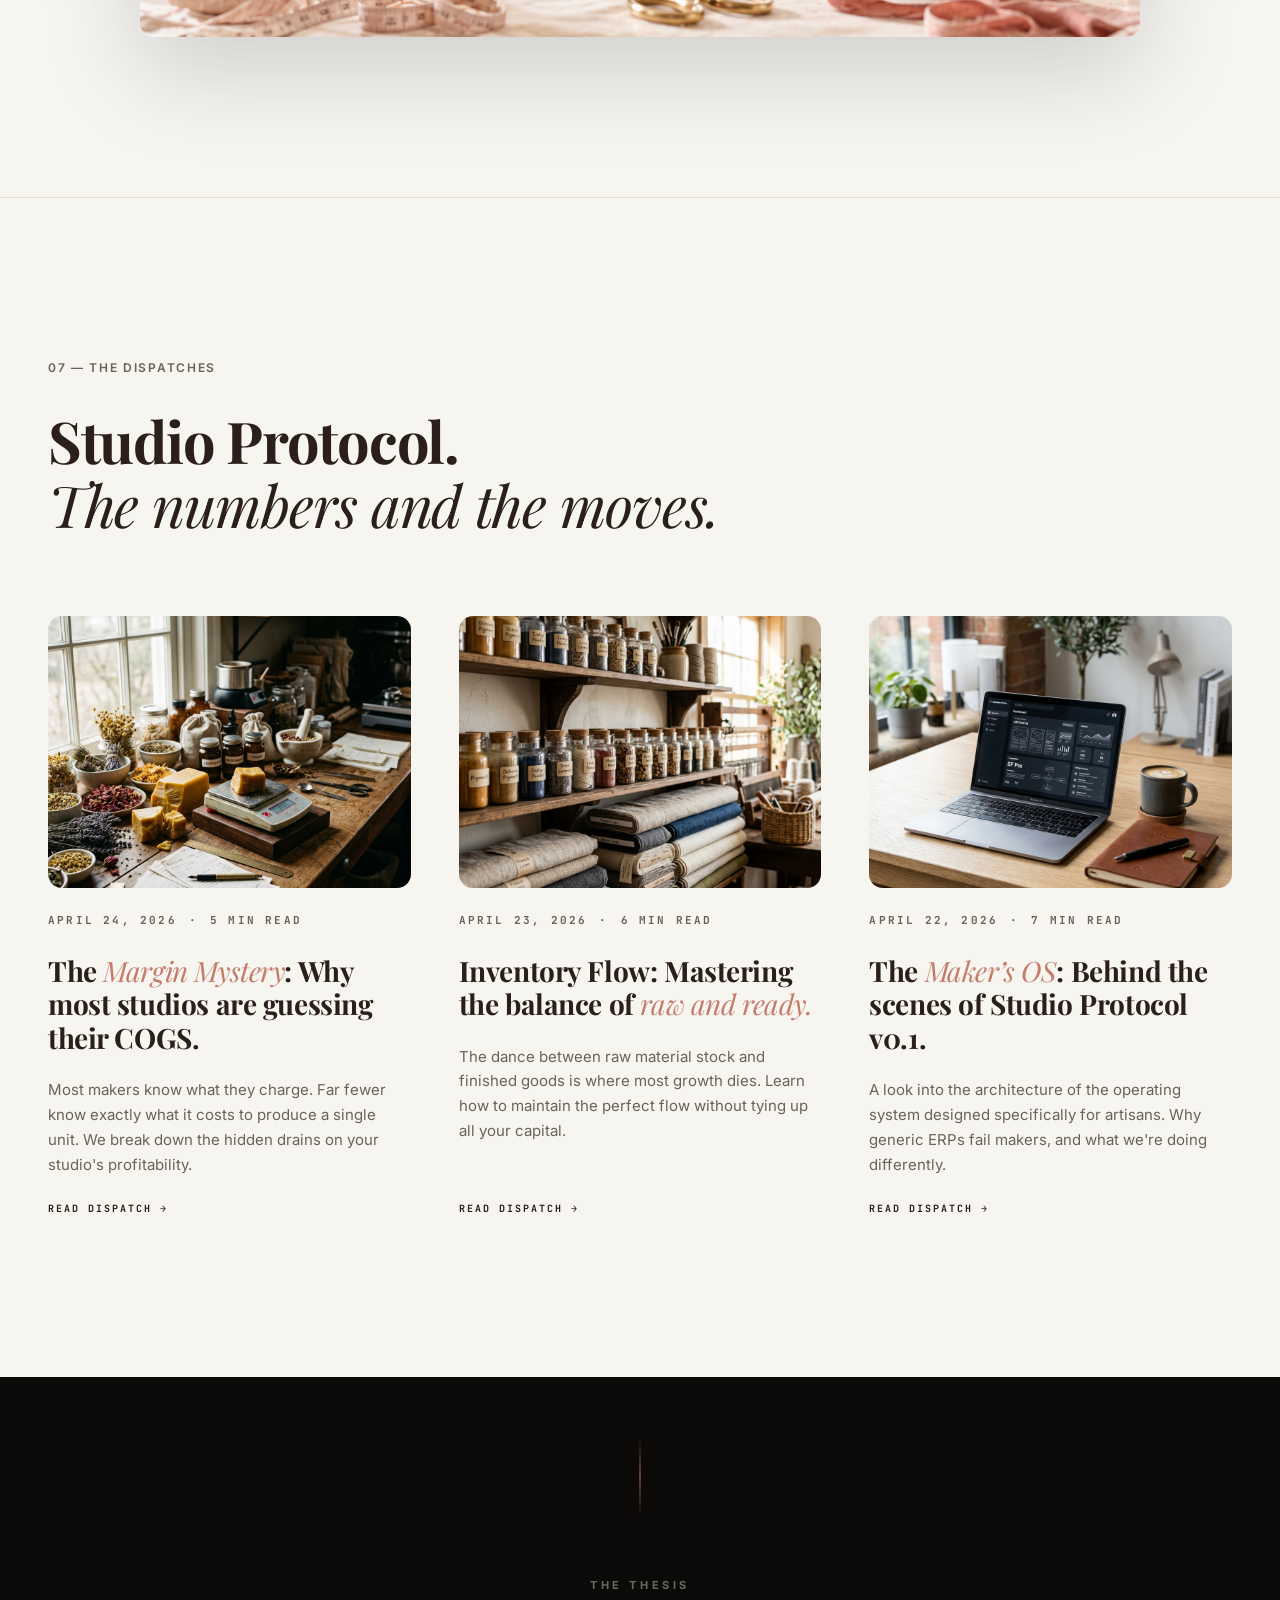
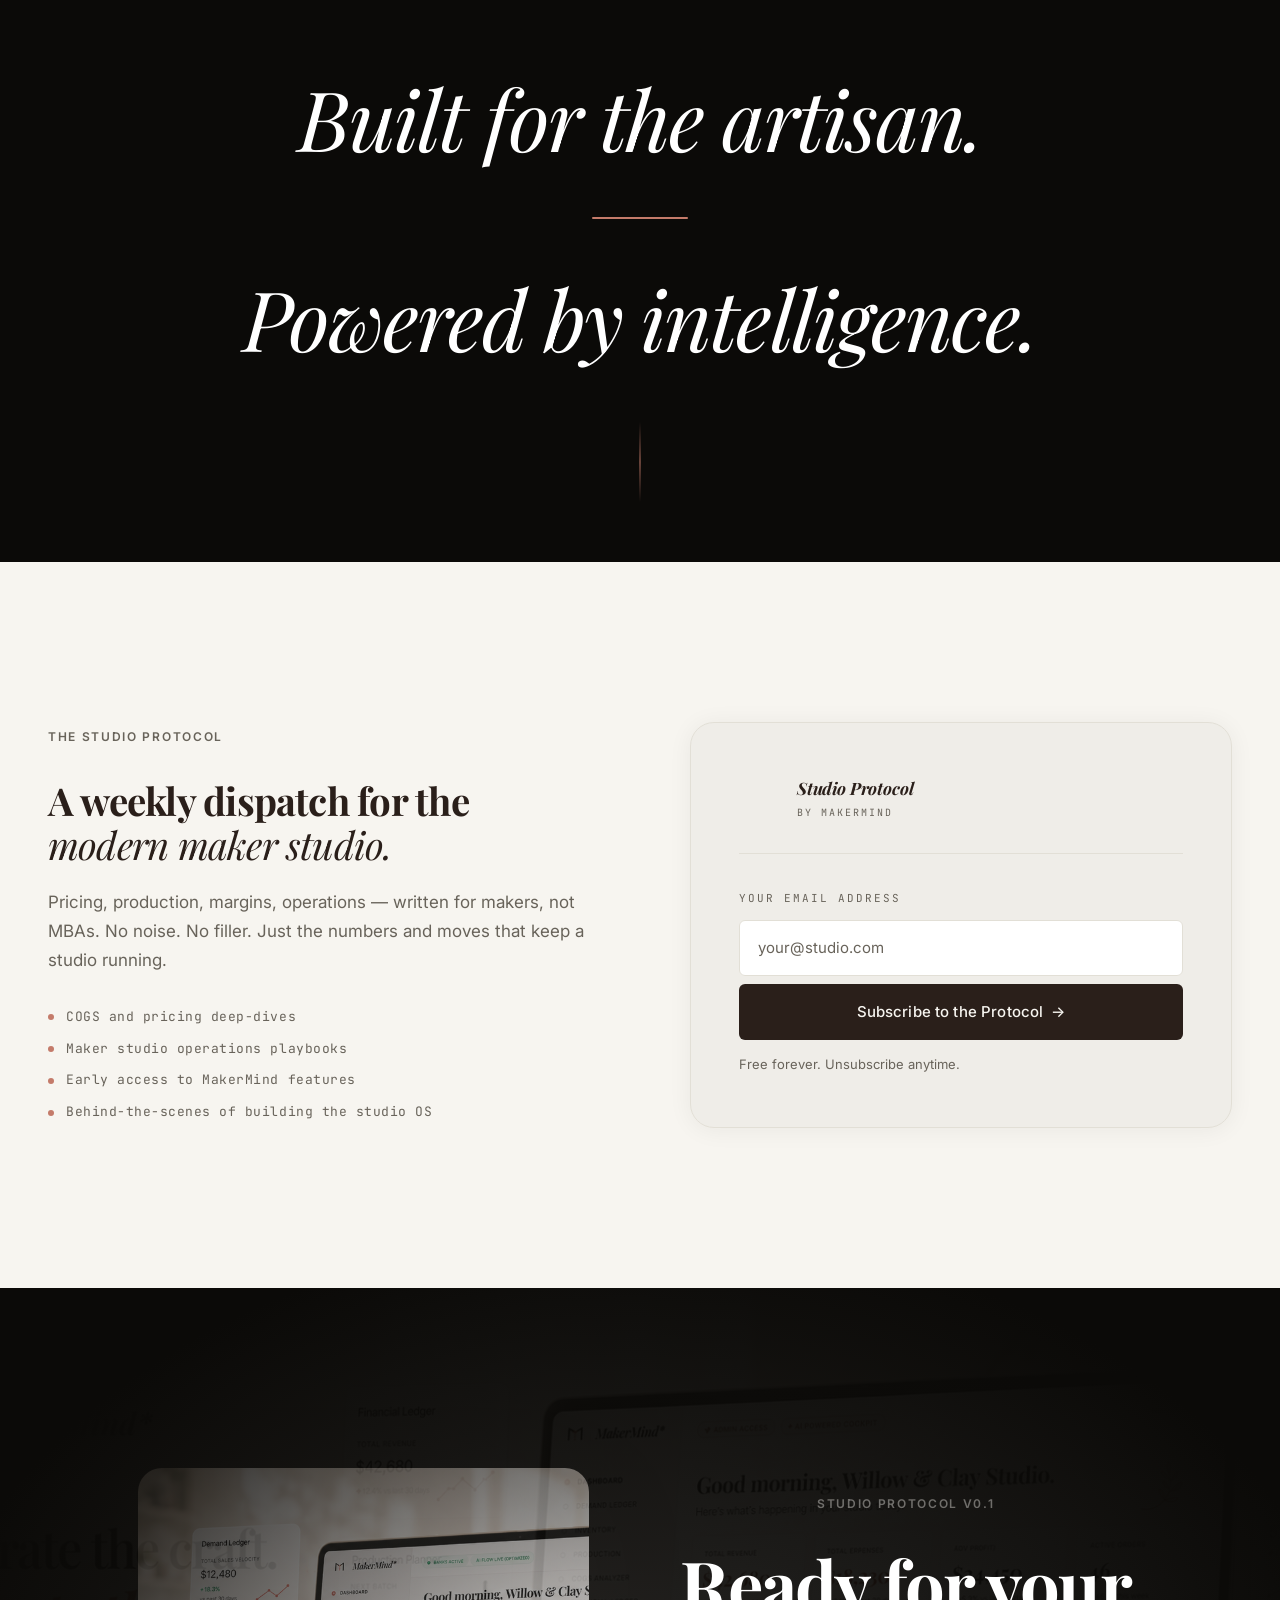
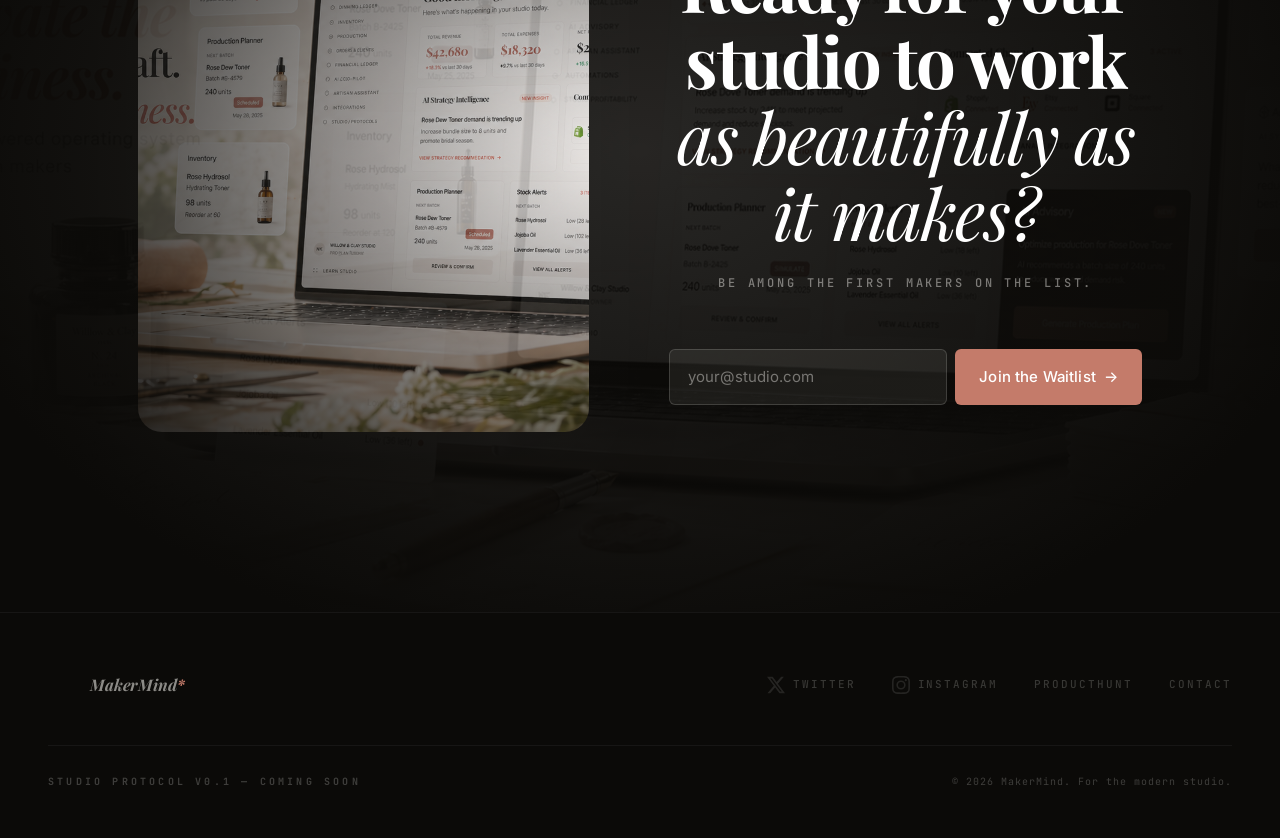
==== commit 25f9f108: "feat: integrate animated logo with terra cotta accents and single-play behavior" ====
--- a/index.html
+++ b/index.html
@@ -44,20 +44,9 @@
 <nav class="nav" id="nav" aria-label="Primary">
   <div class="nav-inner">
     <a href="#" class="nav-brand" aria-label="MakerMind home">
-      <svg class="nav-mark" viewBox="0 0 512 512" fill="none" xmlns="http://www.w3.org/2000/svg" aria-hidden="true">
-        <g class="mark-strokes">
-          <rect x="142" y="172" width="38" height="252" fill="currentColor"/>
-          <rect x="120" y="172" width="22" height="14" fill="currentColor"/>
-          <rect x="126" y="186" width="14" height="8" fill="currentColor"/>
-          <rect x="332" y="172" width="38" height="252" fill="currentColor"/>
-          <rect x="370" y="172" width="22" height="14" fill="currentColor"/>
-          <rect x="370" y="186" width="14" height="8" fill="currentColor"/>
-          <path d="M 161 182 L 256 324 L 351 182" stroke="currentColor" stroke-width="38" stroke-linejoin="bevel" fill="none"/>
-        </g>
-        <path class="mark-arc" d="M 190 362 Q 256 418 322 362" stroke="#BFBAB0" stroke-width="5" stroke-linecap="round" fill="none"/>
-        <circle class="mark-dot" cx="256" cy="324" r="36" fill="#C47B6A"/>
-        <line class="mark-thread" x1="256" y1="362" x2="256" y2="472" stroke="#C47B6A" stroke-width="12" stroke-dasharray="14 14"/>
-      </svg>
+      <video class="nav-mark" autoplay muted playsinline aria-hidden="true">
+        <source src="assets/LogoBookOpen_White.mp4" type="video/mp4" />
+      </video>
       <span class="nav-wordmark">MakerMind<span class="accent">*</span></span>
     </a>
     <div class="nav-links">
@@ -88,27 +77,9 @@
         <span>Coming Soon</span>
       </div>
 
-      <svg class="hero-mark" viewBox="0 0 512 512" fill="none" xmlns="http://www.w3.org/2000/svg" aria-label="MakerMind logo" data-anim="mark">
-        <defs>
-          <clipPath id="hero-mark-wipe">
-            <rect x="0" y="170" width="512" height="0">
-              <animate attributeName="height" from="0" to="280" begin="0.6s" dur="1.4s" fill="freeze" calcMode="spline" keyTimes="0;1" keySplines="0.33 0 0.2 1"/>
-            </rect>
-          </clipPath>
-        </defs>
-        <g clip-path="url(#hero-mark-wipe)">
-          <rect x="142" y="172" width="38" height="252" fill="currentColor"/>
-          <rect x="120" y="172" width="22" height="14" fill="currentColor"/>
-          <rect x="126" y="186" width="14" height="8" fill="currentColor"/>
-          <rect x="332" y="172" width="38" height="252" fill="currentColor"/>
-          <rect x="370" y="172" width="22" height="14" fill="currentColor"/>
-          <rect x="370" y="186" width="14" height="8" fill="currentColor"/>
-          <path d="M 161 182 L 256 324 L 351 182" stroke="currentColor" stroke-width="38" stroke-linejoin="bevel" fill="none"/>
-        </g>
-        <path class="mark-arc" d="M 190 362 Q 256 418 322 362" stroke="#BFBAB0" stroke-width="5" stroke-linecap="round" fill="none"/>
-        <circle class="mark-dot" cx="256" cy="324" r="36" fill="#C47B6A"/>
-        <line class="mark-thread" x1="256" y1="362" x2="256" y2="472" stroke="#C47B6A" stroke-width="12" stroke-dasharray="14 14"/>
-      </svg>
+      <video class="hero-mark" autoplay muted playsinline aria-label="MakerMind logo animation">
+        <source src="assets/LogoBookOpen_White.mp4" type="video/mp4" />
+      </video>
 
       <div class="hero-wordmark" data-anim="wordmark">makermind ai<span class="accent">*</span></div>
       <div class="hero-rule" data-anim="rule" aria-hidden="true"></div>
@@ -162,7 +133,7 @@
   </div>
 
   <div class="film-frame reveal" data-film>
-    <video class="film-video" poster="assets/launch-poster.jpg" autoplay muted loop playsinline data-film-loop>
+    <video class="film-video" poster="assets/launch-poster.jpg" autoplay muted playsinline data-film-loop>
       <source src="assets/launch-loop.mp4" type="video/mp4" />
     </video>
     <div class="film-overlay">
@@ -468,20 +439,9 @@
 
     <aside class="newsletter-card reveal">
       <header class="newsletter-card-header">
-        <svg class="newsletter-mark" viewBox="0 0 512 512" fill="none" xmlns="http://www.w3.org/2000/svg" aria-hidden="true">
-          <g class="mark-strokes">
-            <rect x="142" y="172" width="38" height="252" fill="currentColor"/>
-            <rect x="120" y="172" width="22" height="14" fill="currentColor"/>
-            <rect x="126" y="186" width="14" height="8" fill="currentColor"/>
-            <rect x="332" y="172" width="38" height="252" fill="currentColor"/>
-            <rect x="370" y="172" width="22" height="14" fill="currentColor"/>
-            <rect x="370" y="186" width="14" height="8" fill="currentColor"/>
-            <path d="M 161 182 L 256 324 L 351 182" stroke="currentColor" stroke-width="38" stroke-linejoin="bevel" fill="none"/>
-          </g>
-          <path class="mark-arc" d="M 190 362 Q 256 418 322 362" stroke="#BFBAB0" stroke-width="5" stroke-linecap="round" fill="none"/>
-          <circle cx="256" cy="324" r="36" fill="#C47B6A"/>
-          <line x1="256" y1="362" x2="256" y2="472" stroke="#C47B6A" stroke-width="12" stroke-dasharray="14 14"/>
-        </svg>
+        <video class="newsletter-mark" autoplay muted playsinline aria-hidden="true">
+          <source src="assets/LogoBookOpen_White.mp4" type="video/mp4" />
+        </video>
         <div>
           <p class="newsletter-title">Studio Protocol</p>
           <p class="newsletter-sub">by MakerMind</p>
@@ -546,20 +506,9 @@
 <footer class="footer" role="contentinfo">
   <div class="footer-top">
     <a href="#" class="footer-brand" aria-label="MakerMind home">
-      <svg class="footer-mark" viewBox="0 0 512 512" fill="none" xmlns="http://www.w3.org/2000/svg" aria-hidden="true">
-        <g class="mark-strokes">
-          <rect x="142" y="172" width="38" height="252" fill="currentColor"/>
-          <rect x="120" y="172" width="22" height="14" fill="currentColor"/>
-          <rect x="126" y="186" width="14" height="8" fill="currentColor"/>
-          <rect x="332" y="172" width="38" height="252" fill="currentColor"/>
-          <rect x="370" y="172" width="22" height="14" fill="currentColor"/>
-          <rect x="370" y="186" width="14" height="8" fill="currentColor"/>
-          <path d="M 161 182 L 256 324 L 351 182" stroke="currentColor" stroke-width="38" stroke-linejoin="bevel" fill="none"/>
-        </g>
-        <path class="mark-arc" d="M 190 362 Q 256 418 322 362" stroke="#BFBAB0" stroke-width="5" stroke-linecap="round" fill="none"/>
-        <circle cx="256" cy="324" r="36" fill="#C47B6A"/>
-        <line x1="256" y1="362" x2="256" y2="472" stroke="#C47B6A" stroke-width="12" stroke-dasharray="14 14"/>
-      </svg>
+      <video class="footer-mark" autoplay muted playsinline aria-hidden="true">
+        <source src="assets/LogoBookOpen_White.mp4" type="video/mp4" />
+      </video>
       <span class="footer-wordmark">MakerMind<span class="accent">*</span></span>
     </a>
     <nav class="footer-links" aria-label="Footer links">
--- a/styles.css
+++ b/styles.css
@@ -141,7 +141,7 @@
   gap: 10px;
 }
 .nav-mark {
-  width: 26px; height: 26px;
+  width: 32px; height: 32px;
   color: var(--ink);
   flex-shrink: 0;
 }
@@ -275,8 +275,8 @@
 
 /* Animated MakerMind mark */
 .hero-mark {
-  width: 140px;
-  height: 140px;
+  width: 360px;
+  height: 360px;
   color: var(--ink);
   margin: 0 auto 32px;
   overflow: visible;
@@ -1170,7 +1170,7 @@
   gap: 10px;
 }
 .footer-mark {
-  width: 26px; height: 26px;
+  width: 32px; height: 32px;
   color: rgba(247,245,240,0.55);
   flex-shrink: 0;
 }
@@ -1408,7 +1408,7 @@
   :root { --pad-x: 28px; --section: 96px; }
 
   .hero { padding-bottom: 80px; }
-  .hero-mark { width: 110px; height: 110px; }
+  .hero-mark { width: 280px; height: 280px; }
   .br-desk { display: none; }
 
   .problem-grid,
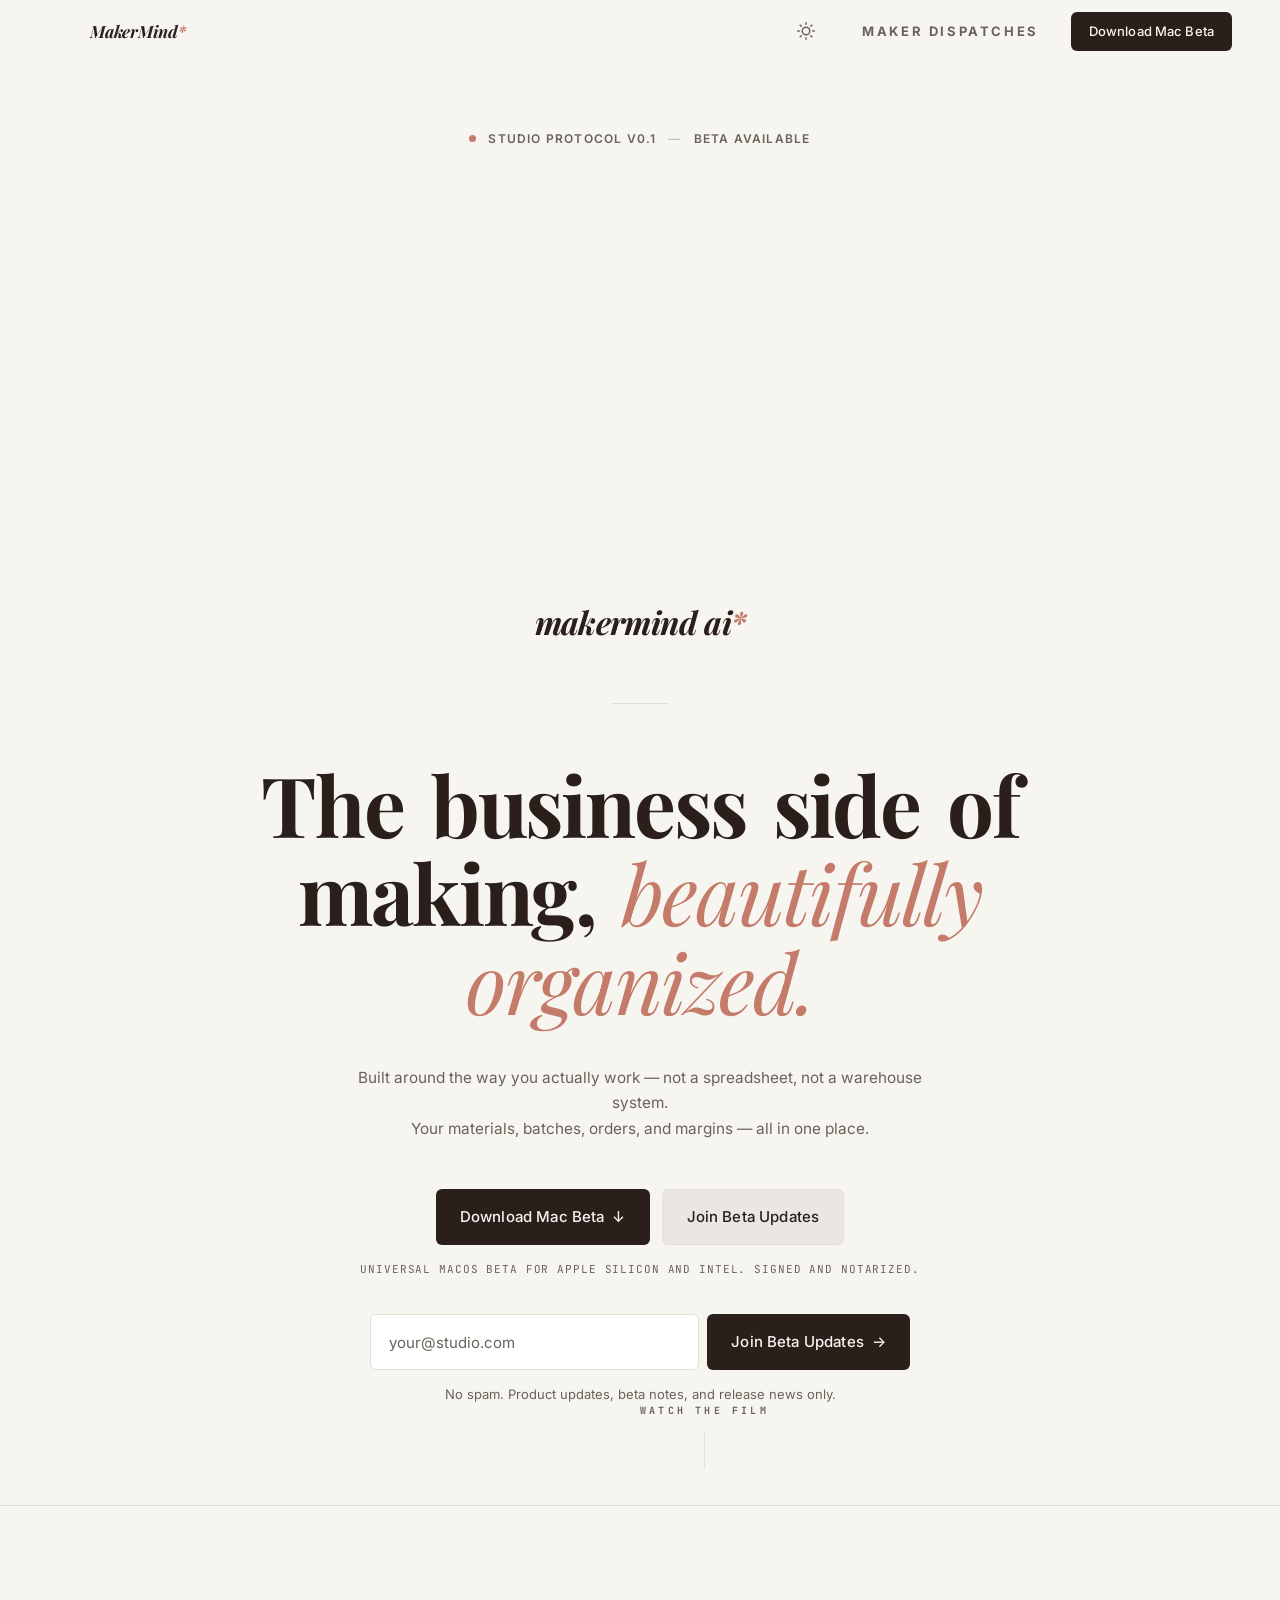
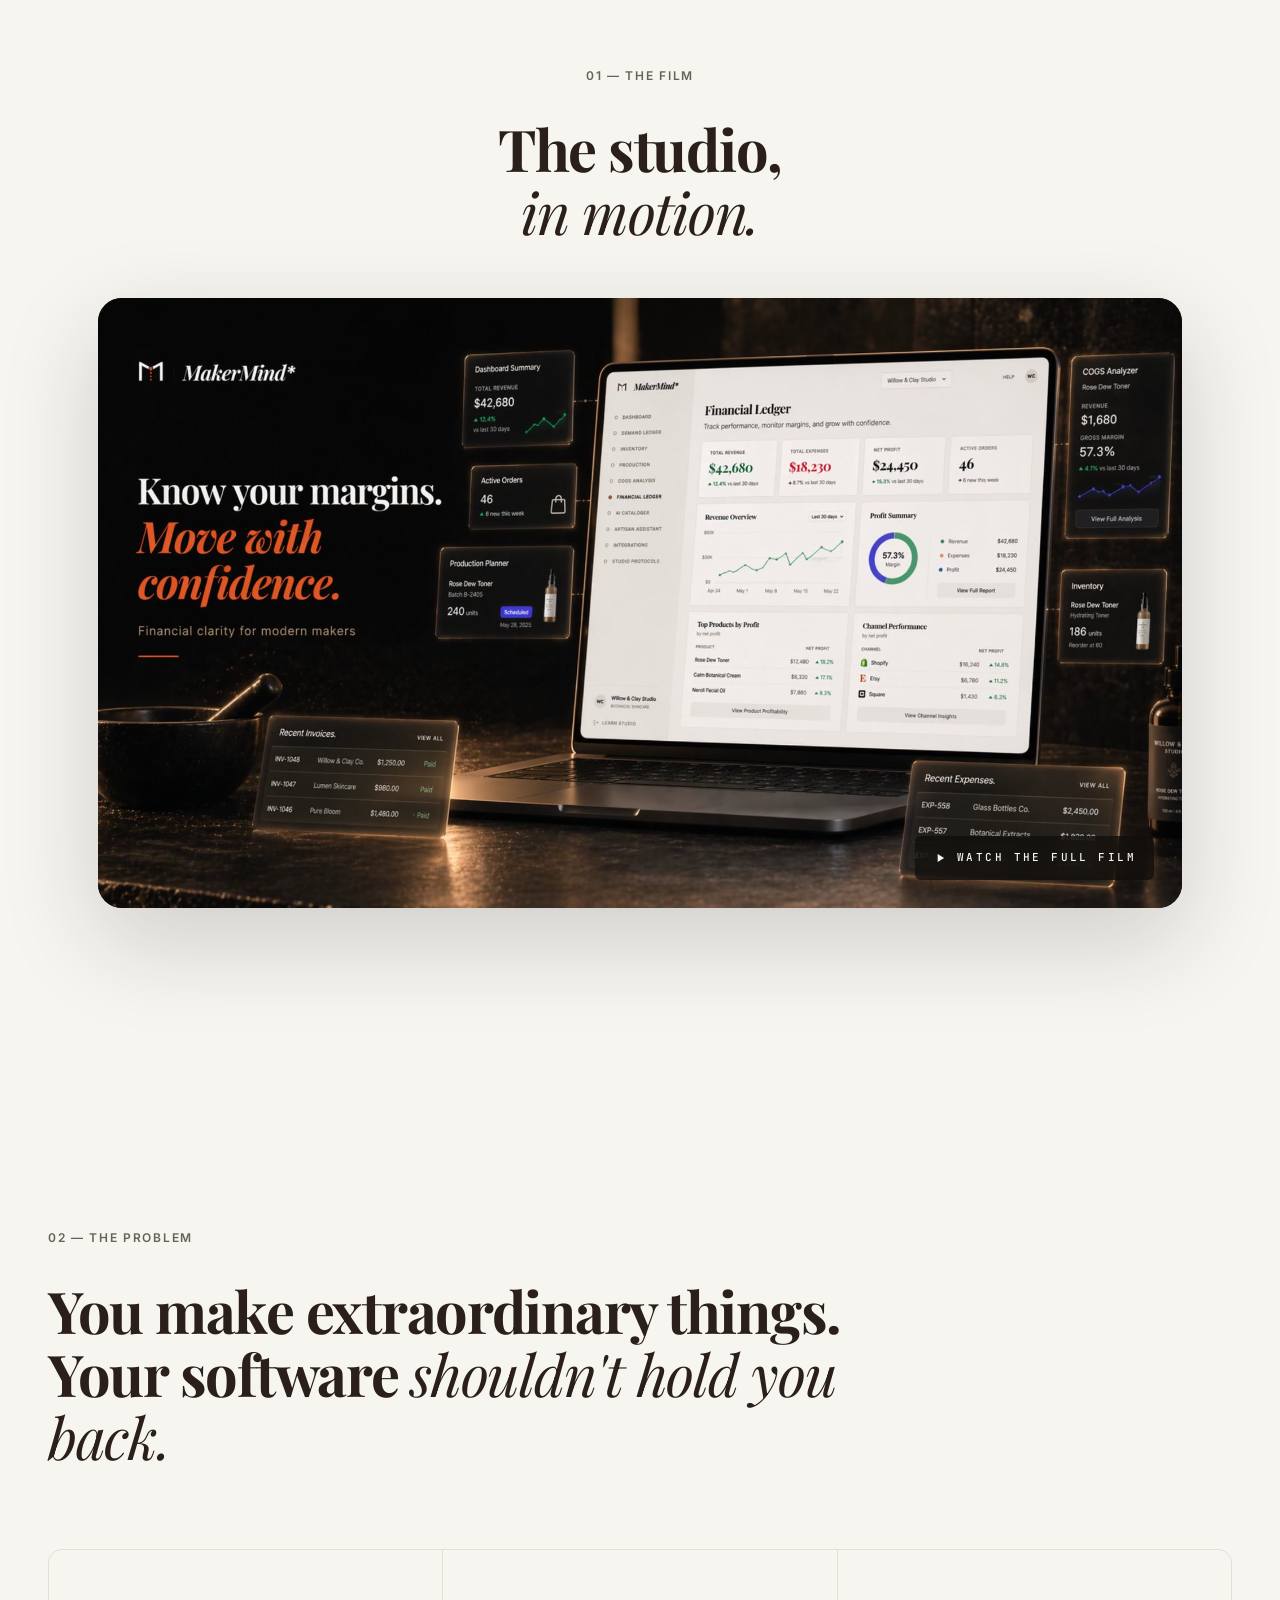
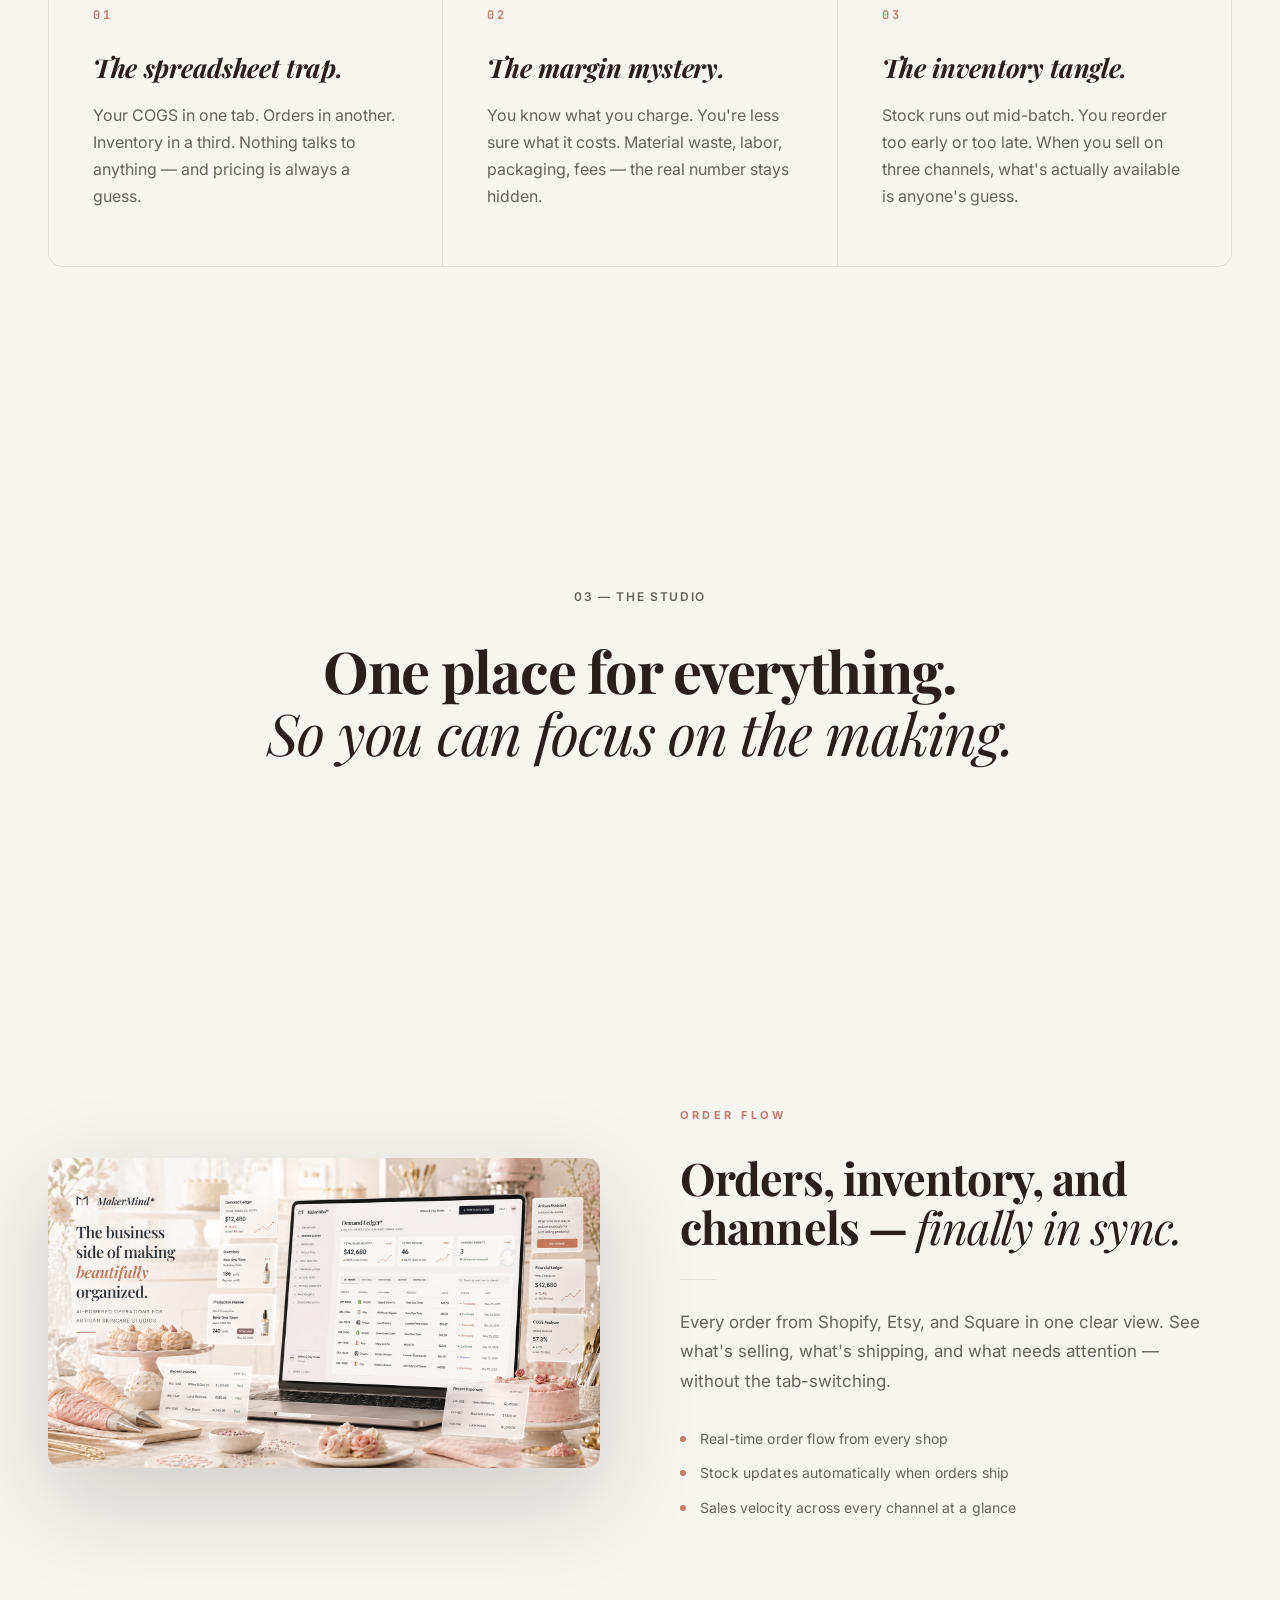
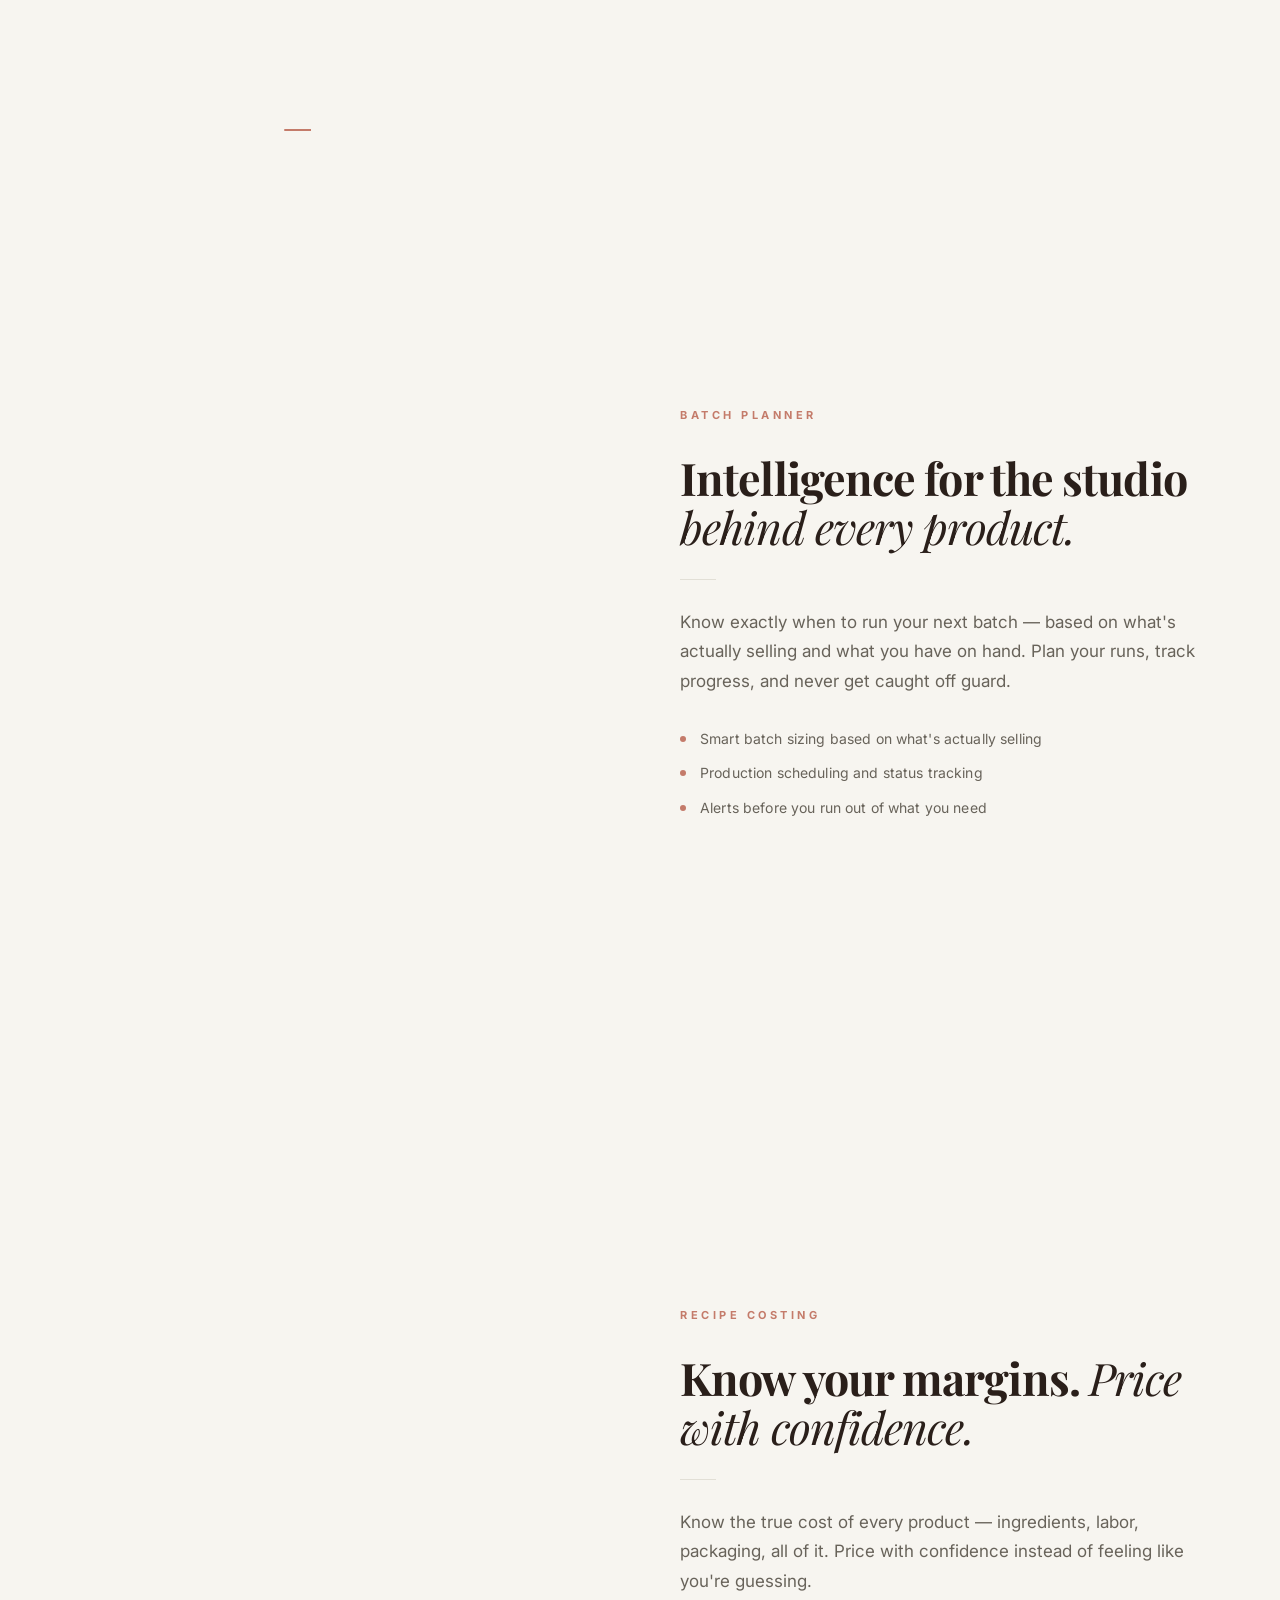
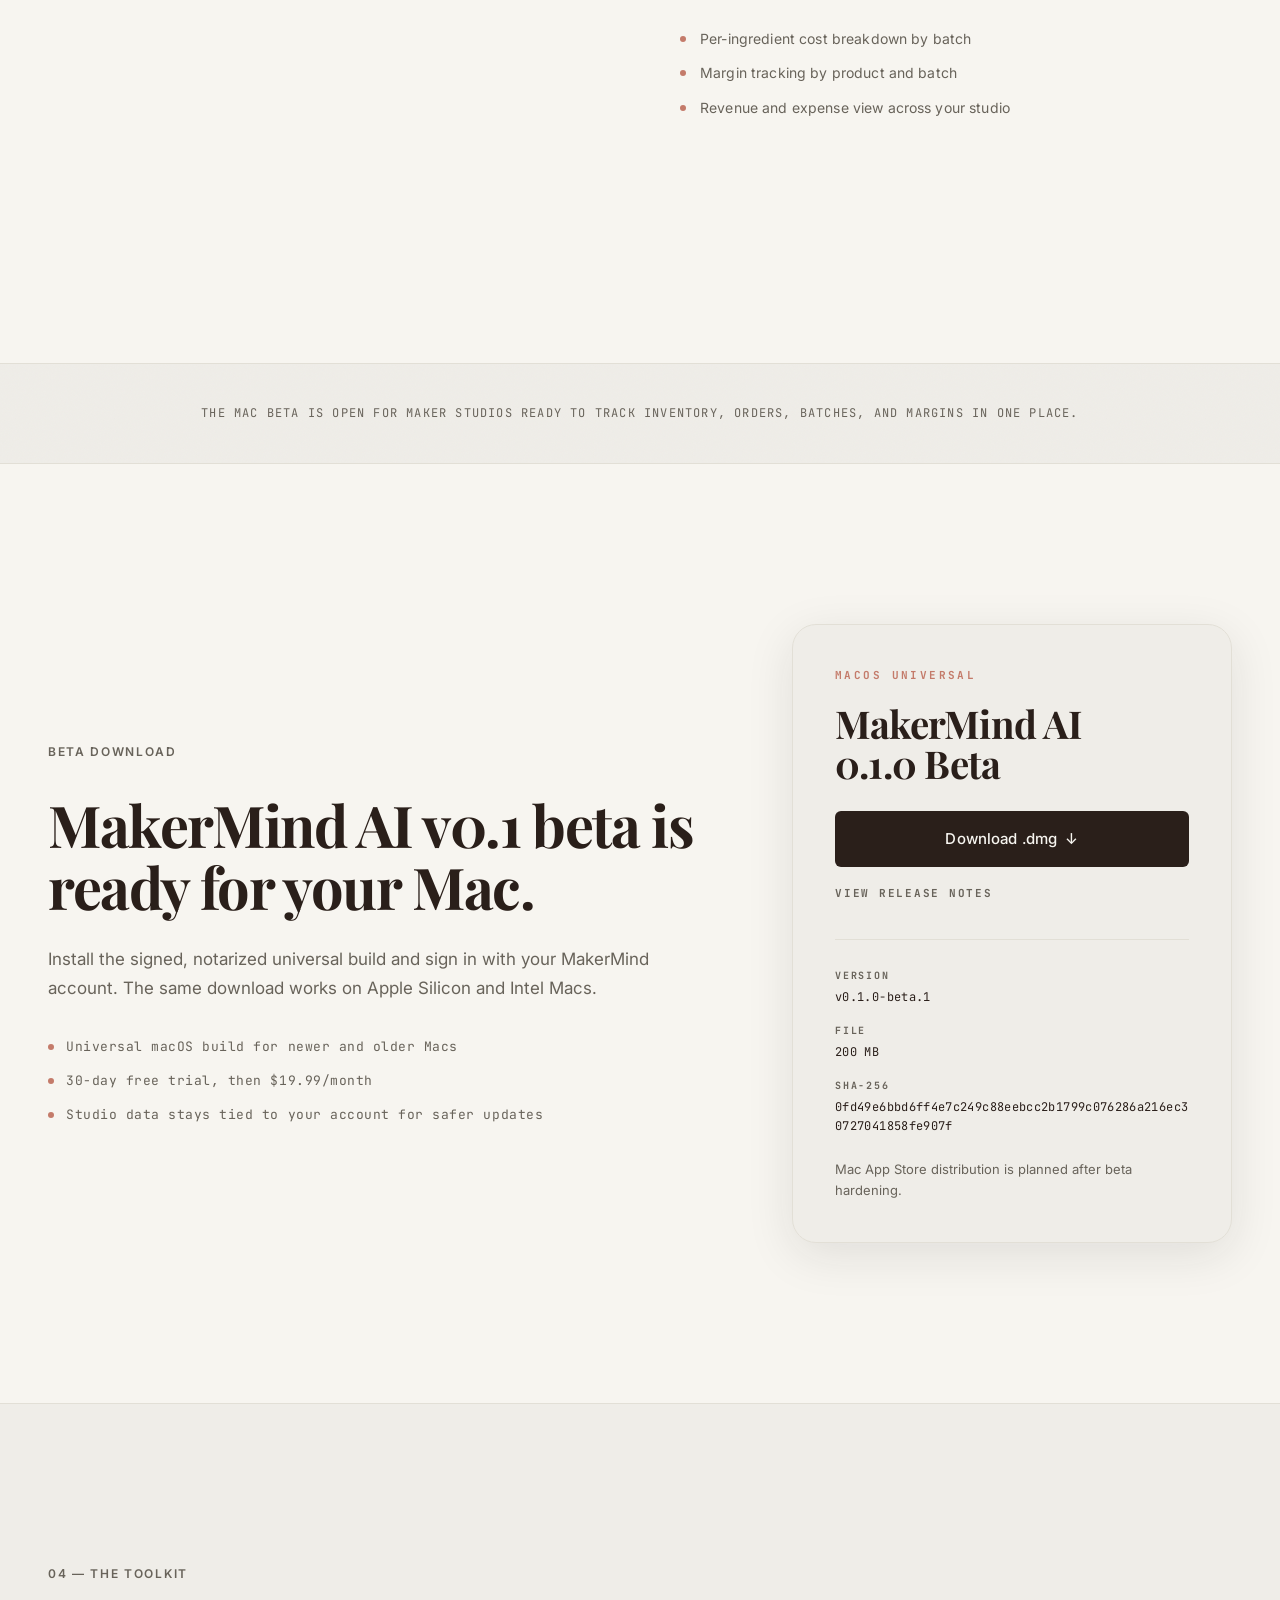
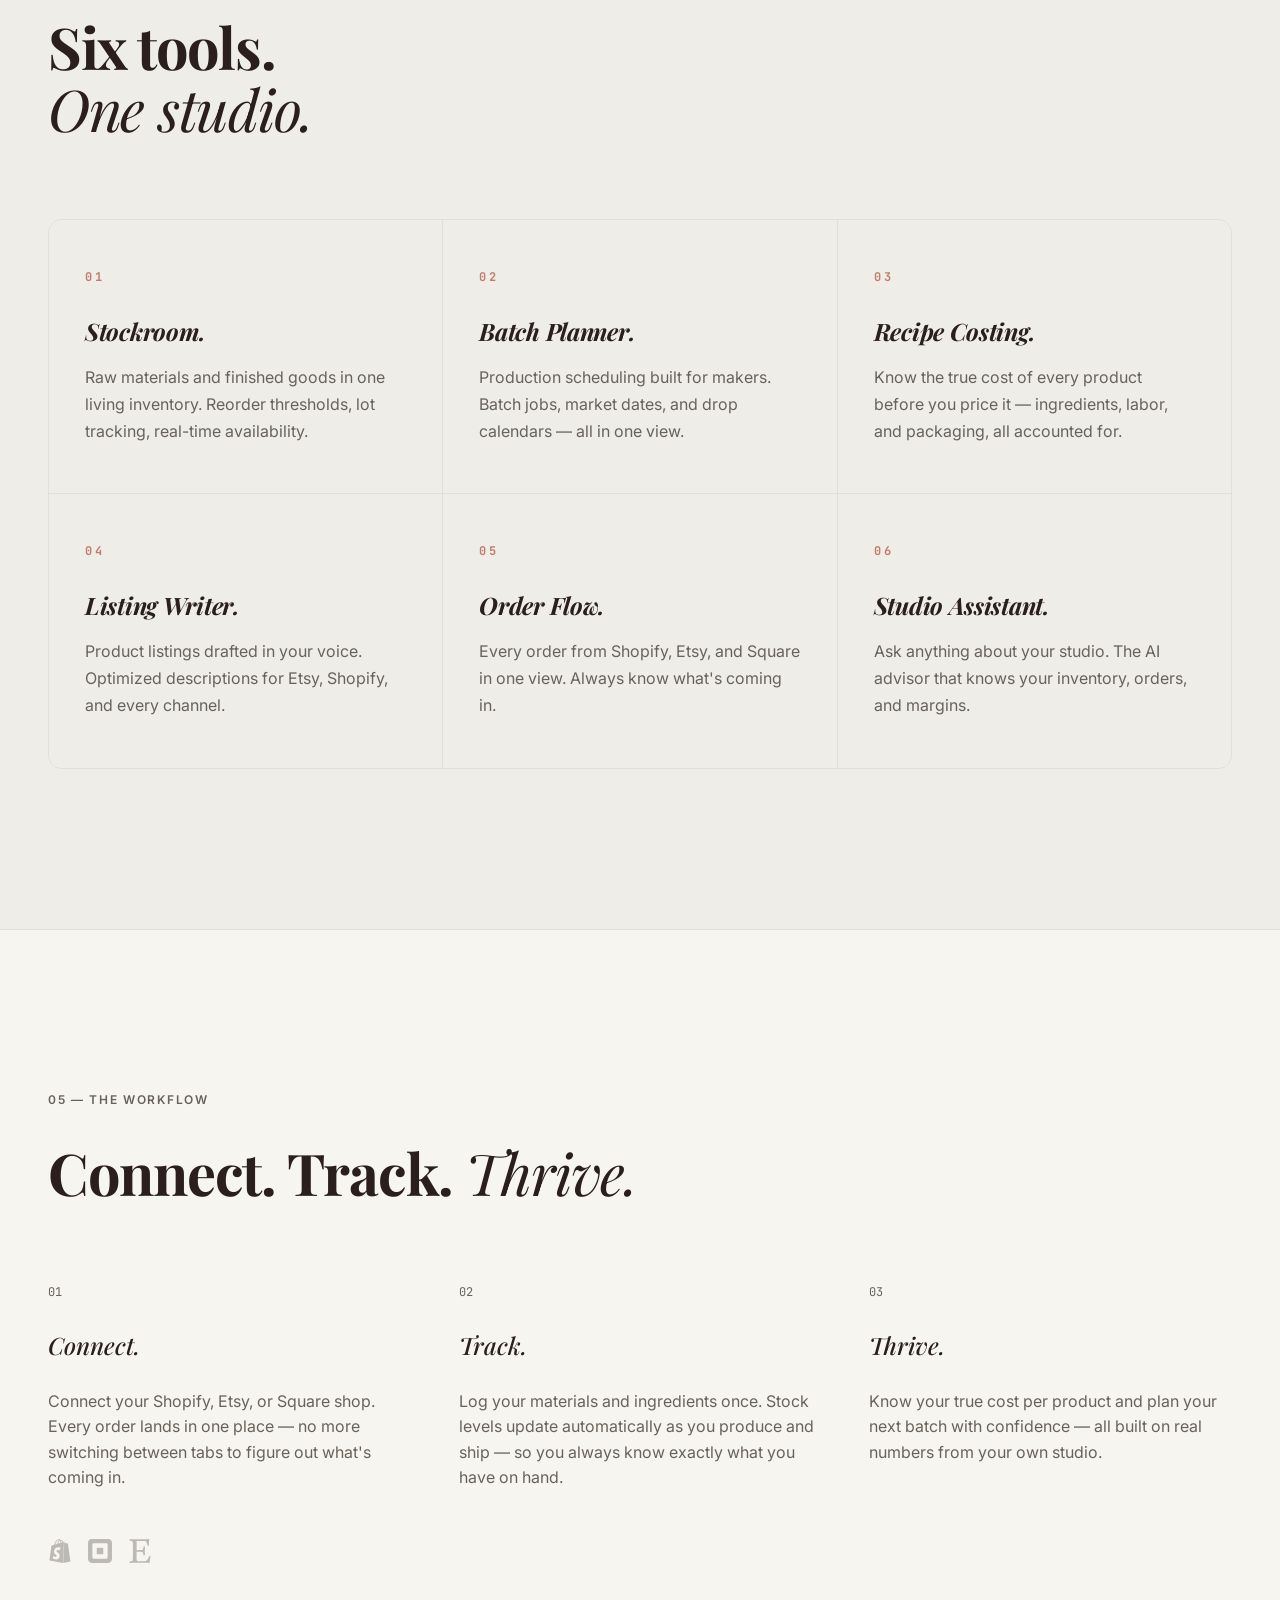
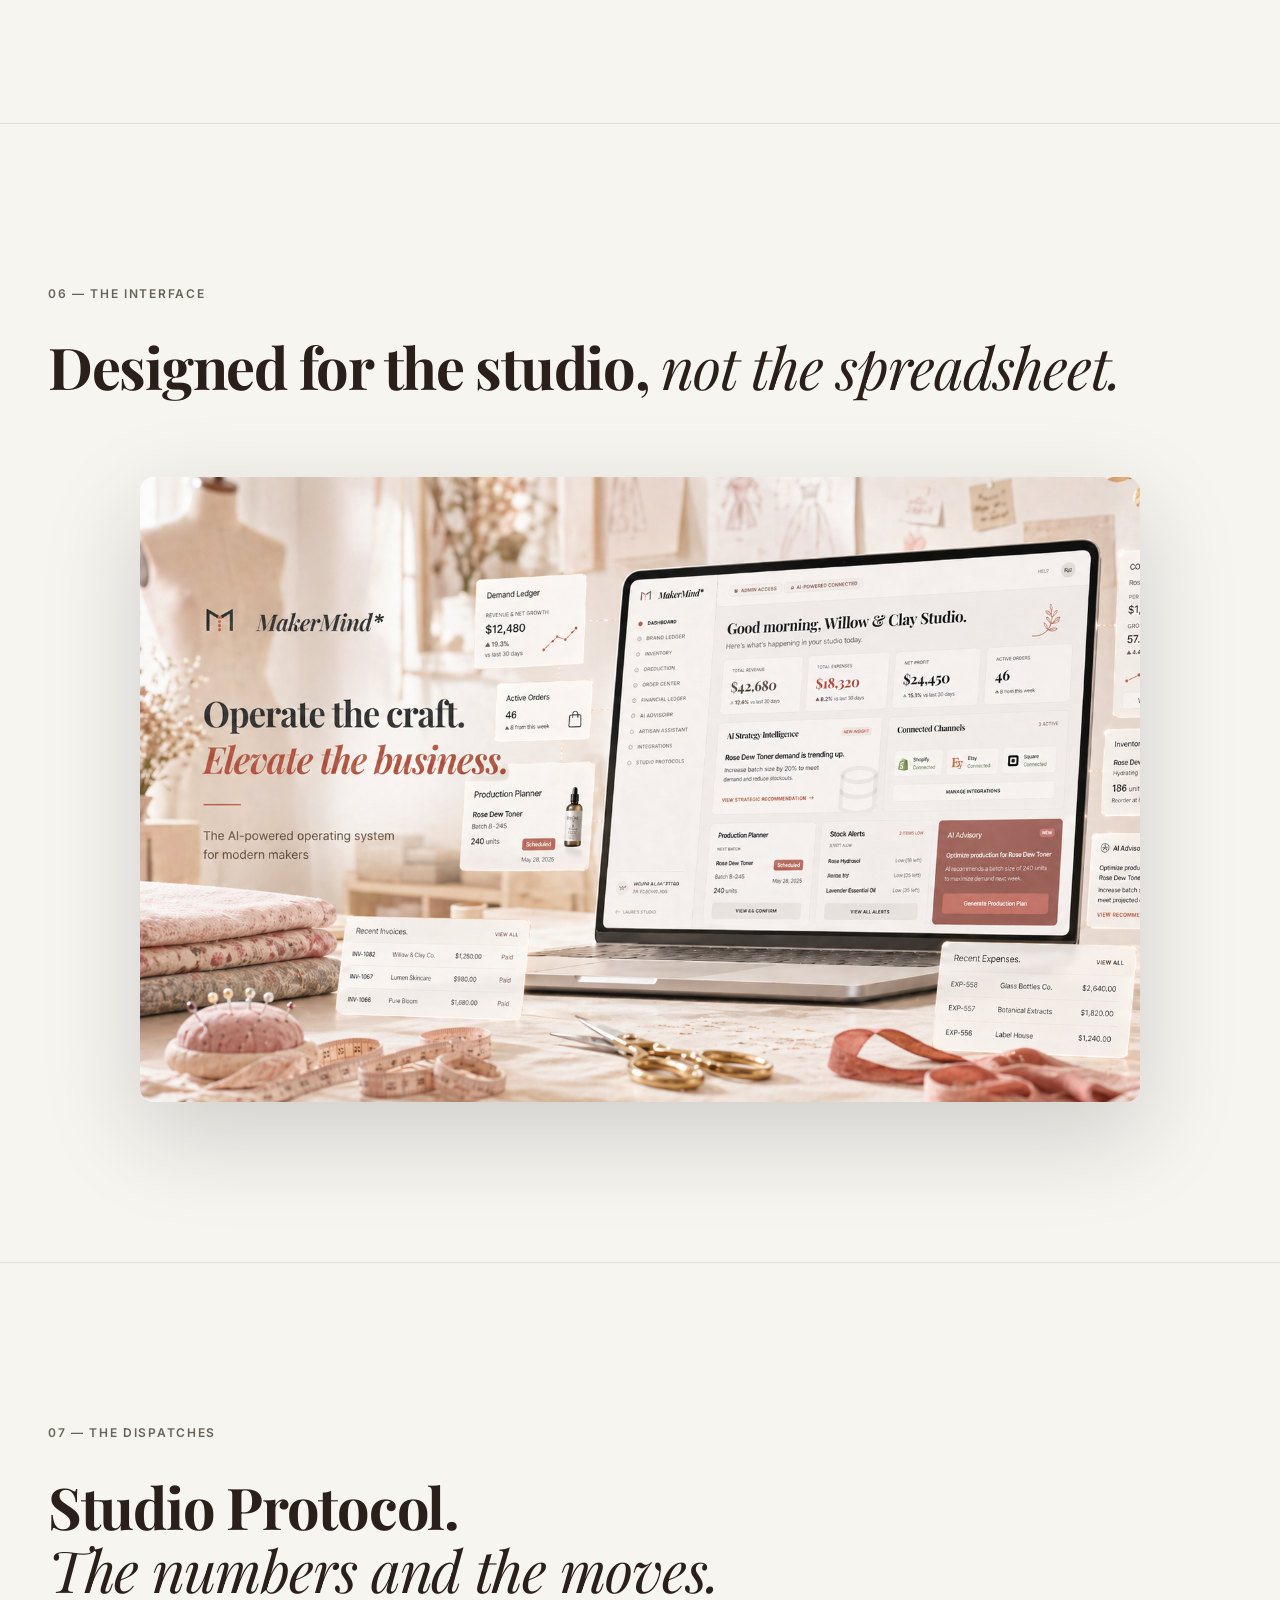
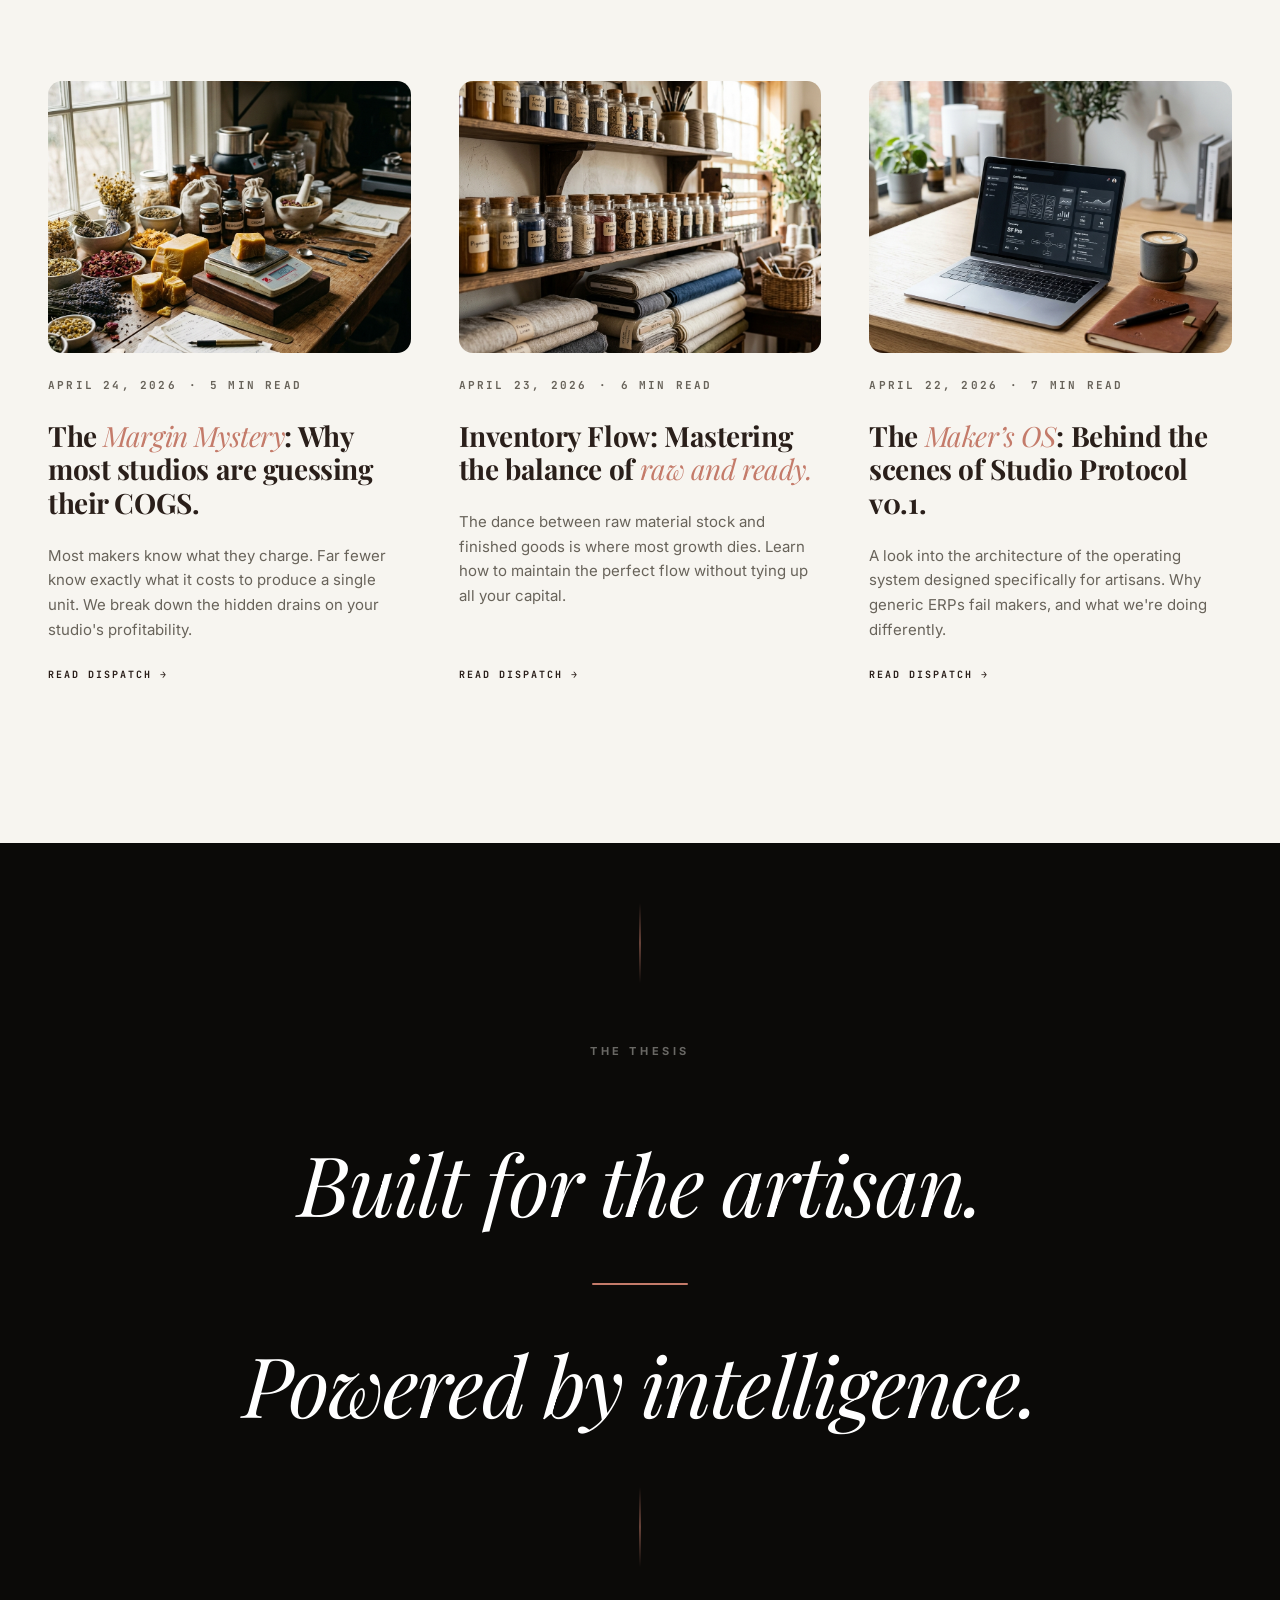
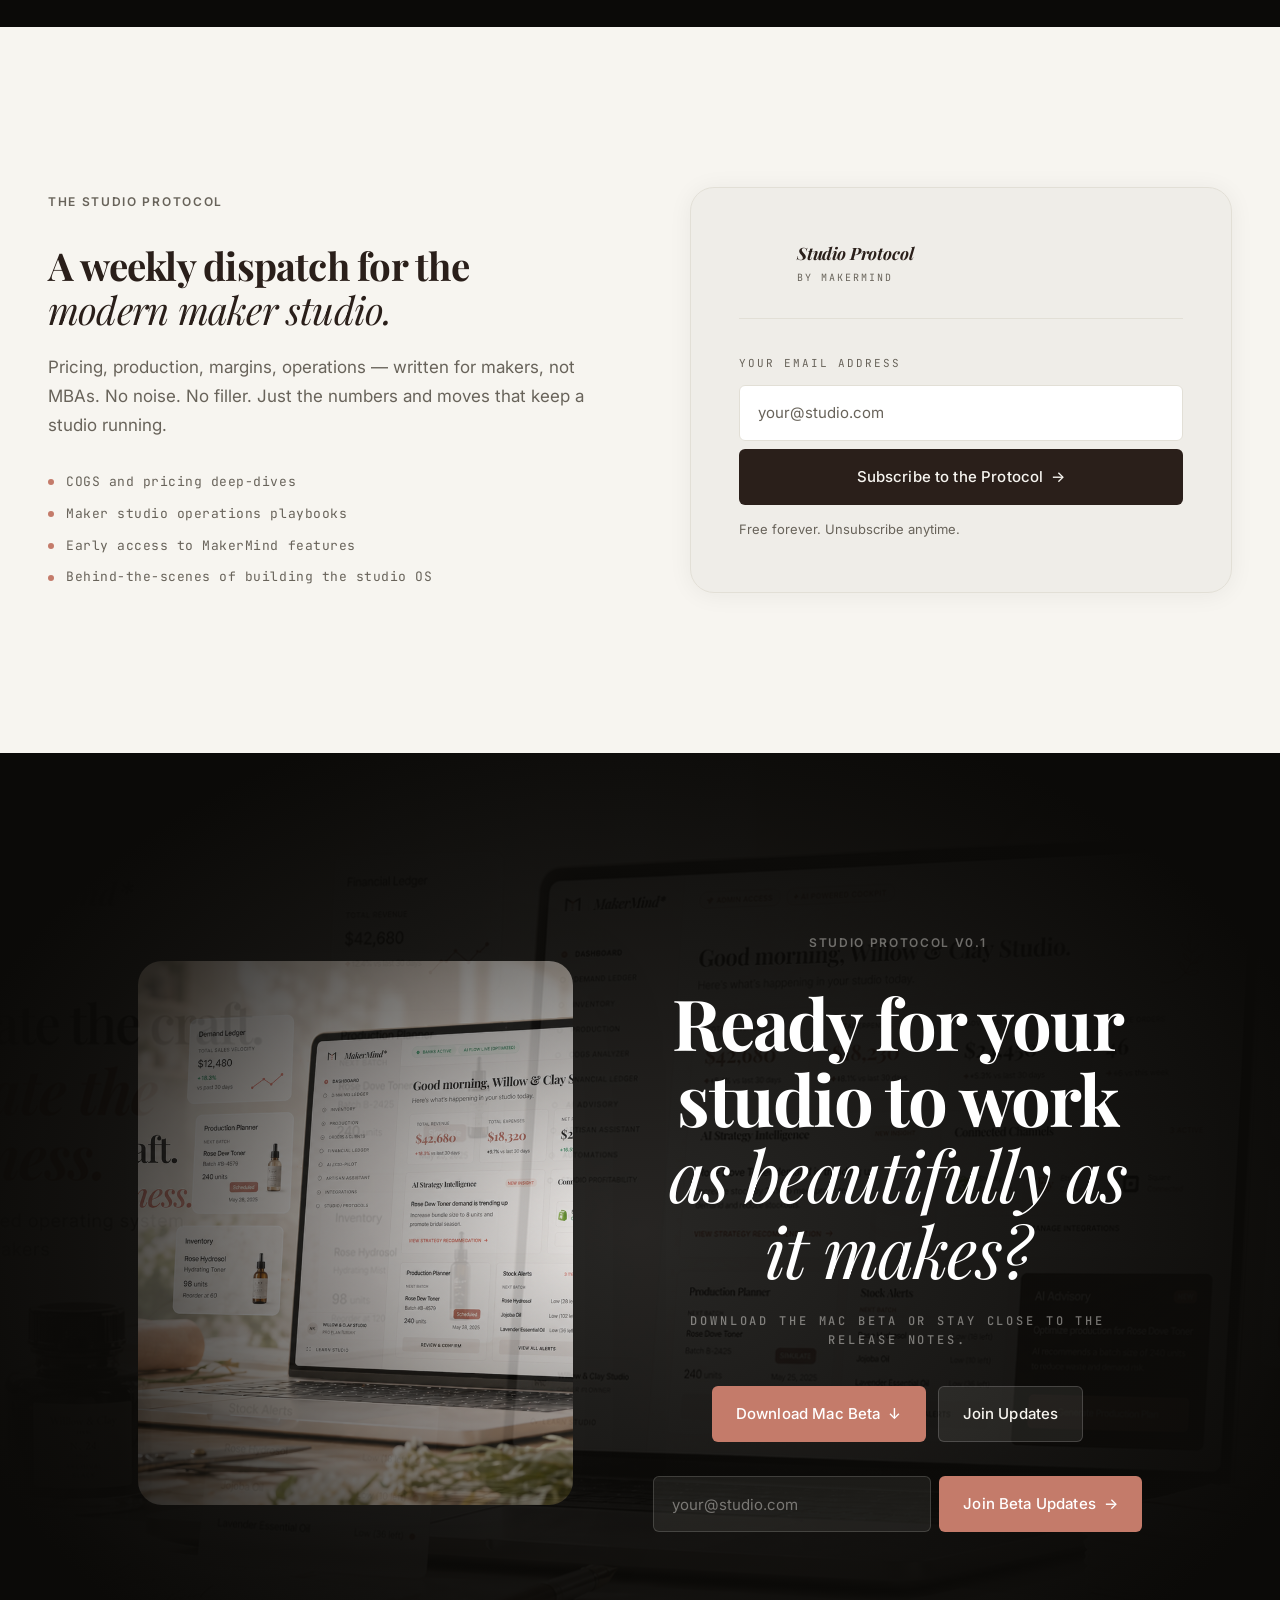
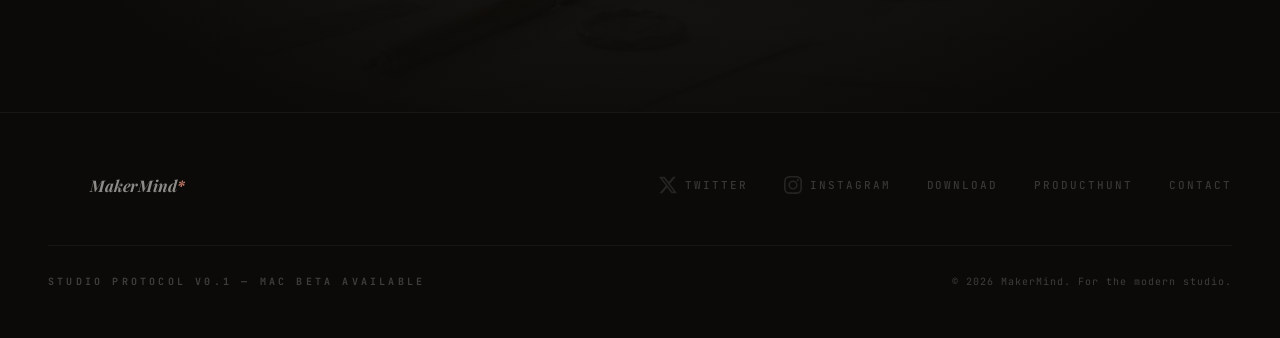
==== commit 822c8d06: "Add Mac beta download to website" ====
--- a/index.html
+++ b/index.html
@@ -9,7 +9,7 @@
   <!-- Open Graph -->
   <meta property="og:type" content="website" />
   <meta property="og:title" content="MakerMind — The Artisan's OS for the Modern Studio" />
-  <meta property="og:description" content="The business side of making, beautifully organized. Studio Protocol v0.1 — coming soon." />
+  <meta property="og:description" content="The business side of making, beautifully organized. Studio Protocol v0.1 beta is available for Mac." />
   <meta property="og:image" content="assets/img1.png" />
   <meta property="og:image:width" content="1672" />
   <meta property="og:image:height" content="939" />
@@ -17,7 +17,7 @@
   <!-- Twitter -->
   <meta name="twitter:card" content="summary_large_image" />
   <meta name="twitter:title" content="MakerMind — The Artisan's OS" />
-  <meta name="twitter:description" content="The business side of making, beautifully organized." />
+  <meta name="twitter:description" content="The business side of making, beautifully organized. Download the Mac beta." />
   <meta name="twitter:image" content="assets/img1.png" />
 
   <title>MakerMind — The Artisan's OS for the Modern Studio</title>
@@ -55,7 +55,7 @@
         <svg viewBox="0 0 24 24" fill="none" stroke="currentColor" stroke-width="2" stroke-linecap="round" stroke-linejoin="round" class="moon-icon" style="display:none;"><path d="M21 12.79A9 9 0 1 1 11.21 3 7 7 0 0 0 21 12.79z"></path></svg>
       </button>
       <a href="journal.html" class="nav-link">Maker Dispatches</a>
-      <a href="#waitlist" class="nav-cta">Join the Waitlist</a>
+      <a href="#download" class="nav-cta">Download Mac Beta</a>
     </div>
   </div>
 </nav>
@@ -74,7 +74,7 @@
         <span class="stamp-dot" aria-hidden="true"></span>
         <span>Studio Protocol v0.1</span>
         <span class="stamp-sep" aria-hidden="true">—</span>
-        <span>Coming Soon</span>
+        <span>Beta Available</span>
       </div>
 
       <video class="hero-mark" autoplay muted playsinline aria-label="MakerMind logo animation">
@@ -99,18 +99,29 @@
         Your materials, batches, orders, and margins — all in one place.
       </p>
 
+      <div class="hero-actions" data-anim="download">
+        <a class="btn btn-ink btn-download" href="https://github.com/snapALOS/MakerMind-App/releases/download/v0.1.0-beta.1/MakerMind.AI-0.1.0-beta-universal.dmg">
+          <span class="btn-label">Download Mac Beta</span>
+          <span class="btn-arrow" aria-hidden="true">↓</span>
+        </a>
+        <a class="btn btn-soft" href="#waitlist">
+          <span class="btn-label">Join Beta Updates</span>
+        </a>
+      </div>
+      <p class="download-mini" data-anim="download-note">Universal macOS beta for Apple Silicon and Intel. Signed and notarized.</p>
+
       <form class="email-form" id="hero-form" data-form="hero" data-anim="form" novalidate>
         <div class="email-row">
           <input type="email" name="email" placeholder="your@studio.com" required class="email-input" aria-label="Your email address" />
           <button type="submit" class="btn btn-ink">
-            <span class="btn-label">Join the Waitlist</span>
+            <span class="btn-label">Join Beta Updates</span>
             <span class="btn-arrow" aria-hidden="true">→</span>
           </button>
         </div>
-        <p class="email-note">No spam. Just the launch. Unsubscribe anytime.</p>
+        <p class="email-note">No spam. Product updates, beta notes, and release news only.</p>
         <div class="email-success" hidden aria-live="polite">
           <span class="check-mark" aria-hidden="true">✦</span>
-          You're on the list — we'll be in touch before launch.
+          You're on the list — we'll send beta updates from MakerMind.
         </div>
       </form>
     </div>
@@ -253,10 +264,54 @@
 <div class="proof-strip">
   <div class="container">
     <p class="proof-content reveal">
-      Join the makers already tracking their studio on the protocol.
+      The Mac beta is open for maker studios ready to track inventory, orders, batches, and margins in one place.
     </p>
   </div>
 </div>
+
+
+<!--═══════════════════════════════════════════════════════════════
+    05B — DOWNLOAD
+═══════════════════════════════════════════════════════════════-->
+<section class="download" id="download">
+  <div class="container download-grid">
+    <div class="download-copy reveal">
+      <p class="section-label">Beta Download</p>
+      <h2 class="download-headline">MakerMind AI v0.1 beta is ready for your Mac.</h2>
+      <p class="download-body">Install the signed, notarized universal build and sign in with your MakerMind account. The same download works on Apple Silicon and Intel Macs.</p>
+      <ul class="download-list">
+        <li>Universal macOS build for newer and older Macs</li>
+        <li>30-day free trial, then $19.99/month</li>
+        <li>Studio data stays tied to your account for safer updates</li>
+      </ul>
+    </div>
+
+    <aside class="download-card reveal" aria-label="MakerMind Mac beta download">
+      <p class="download-kicker">macOS Universal</p>
+      <h3 class="download-title">MakerMind AI<br>0.1.0 Beta</h3>
+      <a class="btn btn-ink btn-full" href="https://github.com/snapALOS/MakerMind-App/releases/download/v0.1.0-beta.1/MakerMind.AI-0.1.0-beta-universal.dmg">
+        <span class="btn-label">Download .dmg</span>
+        <span class="btn-arrow" aria-hidden="true">↓</span>
+      </a>
+      <a class="download-release" href="https://github.com/snapALOS/MakerMind-App/releases/tag/v0.1.0-beta.1" target="_blank" rel="noopener">View release notes</a>
+      <dl class="download-meta">
+        <div>
+          <dt>Version</dt>
+          <dd>v0.1.0-beta.1</dd>
+        </div>
+        <div>
+          <dt>File</dt>
+          <dd>200 MB</dd>
+        </div>
+        <div>
+          <dt>SHA-256</dt>
+          <dd class="checksum">0fd49e6bbd6ff4e7c249c88eebcc2b1799c076286a216ec30727041858fe907f</dd>
+        </div>
+      </dl>
+      <p class="download-note">Mac App Store distribution is planned after beta hardening.</p>
+    </aside>
+  </div>
+</section>
 
 
 <!--═══════════════════════════════════════════════════════════════
@@ -480,19 +535,29 @@
   <div class="final-inner">
     <p class="section-label final-label reveal">Studio Protocol v0.1</p>
     <h2 class="final-headline reveal">Ready for your studio to work<br><em>as beautifully as it makes?</em></h2>
-    <p class="final-sub reveal">Be among the first makers on the list.</p>
+    <p class="final-sub reveal">Download the Mac beta or stay close to the release notes.</p>
+
+    <div class="final-actions reveal">
+      <a class="btn btn-accent" href="https://github.com/snapALOS/MakerMind-App/releases/download/v0.1.0-beta.1/MakerMind.AI-0.1.0-beta-universal.dmg">
+        <span class="btn-label">Download Mac Beta</span>
+        <span class="btn-arrow" aria-hidden="true">↓</span>
+      </a>
+      <a class="btn btn-dark-soft" href="#protocol">
+        <span class="btn-label">Join Updates</span>
+      </a>
+    </div>
 
     <form class="email-form email-form-dark reveal" id="cta-form" data-form="final-cta" novalidate>
       <div class="email-row">
         <input type="email" name="email" placeholder="your@studio.com" required class="email-input email-input-dark" aria-label="Your email address" />
         <button type="submit" class="btn btn-accent">
-          <span class="btn-label">Join the Waitlist</span>
+          <span class="btn-label">Join Beta Updates</span>
           <span class="btn-arrow" aria-hidden="true">→</span>
         </button>
       </div>
       <div class="email-success email-success-dark" hidden aria-live="polite">
         <span class="check-mark" aria-hidden="true">✦</span>
-        You're on the list. We'll be in touch before launch day.
+        You're on the list. We'll send beta updates from MakerMind.
       </div>
     </form>
   </div>
@@ -520,14 +585,15 @@
         <svg class="footer-icon" viewBox="0 0 24 24" fill="currentColor"><path d="M12 2.163c3.204 0 3.584.012 4.85.07 1.366.062 2.633.332 3.608 1.308.975.975 1.247 2.242 1.308 3.608.058 1.266.07 1.646.07 4.85s-.012 3.584-.07 4.85c-.062 1.366-.332 2.633-1.308 3.608-.975.975-2.242 1.247-3.608 1.308-1.266.058-1.646.07-4.85.07s-3.584-.012-4.85-.07c-1.366-.062-2.633-.332-3.608-1.308-.975-.975-1.247-2.242-1.308-3.608-.058-1.266-.07-1.646-.07-4.85s.012-3.584.07-4.85c.062-1.366.332-2.633 1.308-3.608.975-.975 2.242-1.247 3.608-1.308 1.266-.058 1.646-.07 4.85-.07zM12 0C8.741 0 8.333.014 7.053.072 2.695.272.273 2.69.073 7.052.014 8.333 0 8.741 0 12s.014 3.667.072 4.947c.2 4.358 2.618 6.78 6.977 6.98 1.281.058 1.689.072 4.948.072s3.667-.014 4.947-.072c4.351-.2 6.78-2.618 6.98-6.98.058-1.28.072-1.689.072-4.948s-.014-3.667-.072-4.947c-.2-4.361-2.618-6.78-6.98-6.98C15.667.014 15.259 0 12 0zm0 5.838a6.162 6.162 0 100 12.324 6.162 6.162 0 000-12.324zM12 16a4 4 0 110-8 4 4 0 010 8zm6.406-11.845a1.44 1.44 0 100 2.881 1.44 1.44 0 000-2.881z"/></svg>
         <span>Instagram</span>
       </a>
+      <a href="https://github.com/snapALOS/MakerMind-App/releases/tag/v0.1.0-beta.1" class="footer-link" target="_blank" rel="noopener">Download</a>
       <a href="https://producthunt.com" class="footer-link" target="_blank" rel="noopener">ProductHunt</a>
-      <a href="mailto:hello@makermind.ai" class="footer-link">Contact</a>
+      <a href="mailto:info@makermind.studio" class="footer-link">Contact</a>
     </nav>
   </div>
   <div class="footer-bottom">
     <div class="footer-rule" aria-hidden="true"></div>
     <div class="footer-meta">
-      <span class="footer-stamp">Studio Protocol v0.1 — Coming Soon</span>
+      <span class="footer-stamp">Studio Protocol v0.1 — Mac Beta Available</span>
       <span class="footer-copy">© 2026 MakerMind. For the modern studio.</span>
     </div>
   </div>
--- a/styles.css
+++ b/styles.css
@@ -507,7 +507,44 @@
   transform: translateY(-1px);
   box-shadow: 0 6px 24px rgba(212,77,38,0.32);
 }
+.btn-soft {
+  background: rgba(42, 31, 26, 0.06);
+  color: var(--ink);
+  border: 1px solid var(--border);
+}
+.btn-soft:hover {
+  background: rgba(42, 31, 26, 0.1);
+  transform: translateY(-1px);
+}
+.btn-dark-soft {
+  background: rgba(247,245,240,0.08);
+  color: #F7F5F0;
+  border: 1px solid rgba(247,245,240,0.18);
+}
+.btn-dark-soft:hover {
+  background: rgba(247,245,240,0.14);
+  transform: translateY(-1px);
+}
 .btn-full { width: 100%; }
+
+.hero-actions {
+  display: flex;
+  justify-content: center;
+  gap: 12px;
+  margin: 0 auto 16px;
+  opacity: 0;
+  animation: fade-up 0.9s var(--ease) 4.5s forwards;
+}
+.download-mini {
+  font-family: var(--mono);
+  font-size: 0.6875rem;
+  letter-spacing: 0.08em;
+  text-transform: uppercase;
+  color: var(--muted);
+  margin: 0 auto 36px;
+  opacity: 0;
+  animation: fade-up 0.9s var(--ease) 4.65s forwards;
+}
 
 
 /* ── SCROLL CUE ───────────────────────────────────────────── */
@@ -1147,6 +1184,13 @@
   color: rgba(247,245,240,0.45);
   margin-bottom: 56px;
 }
+.final-actions {
+  display: flex;
+  justify-content: center;
+  gap: 12px;
+  margin: -20px auto 34px;
+  flex-wrap: wrap;
+}
 
 
 /* ═══════════════════════════════════════════════════════════════
@@ -1439,6 +1483,8 @@
 
   .newsletter-grid { grid-template-columns: 1fr; gap: 56px; }
   .newsletter-card { padding: 40px 32px; }
+  .download-grid { grid-template-columns: 1fr; gap: 48px; }
+  .download-card { max-width: 520px; }
 
   .footer-top { flex-direction: column; gap: 28px; text-align: center; }
   .footer-links { flex-wrap: wrap; justify-content: center; gap: 16px 28px; }
@@ -1448,14 +1494,191 @@
 }
 
 @media (max-width: 620px) {
-  .nav-cta { padding: 8px 14px; font-size: 0.75rem; }
+  :root {
+    --nav-h: 72px;
+    --pad-x: 22px;
+    --section: 84px;
+  }
+
+  .nav {
+    position: relative;
+    height: auto;
+    background: rgba(247, 245, 240, 0.94);
+    backdrop-filter: blur(18px) saturate(1.25);
+    -webkit-backdrop-filter: blur(18px) saturate(1.25);
+    border-bottom-color: var(--border);
+  }
+
+  .nav-inner {
+    height: auto;
+    min-height: var(--nav-h);
+    padding: 12px 16px;
+    gap: 12px;
+    max-width: none;
+    min-width: 0;
+    flex-wrap: wrap;
+  }
+
+  .nav-brand {
+    min-width: 0;
+    flex: 1 1 auto;
+    gap: 8px;
+  }
+
+  .nav-mark {
+    width: 28px;
+    height: 28px;
+  }
+
+  .nav-wordmark {
+    font-size: 1rem;
+    white-space: nowrap;
+    overflow: hidden;
+    text-overflow: ellipsis;
+  }
+
+  .nav-links {
+    display: grid;
+    grid-template-columns: 1fr auto;
+    align-items: center;
+    flex: 0 0 100%;
+    width: 100%;
+    gap: 12px;
+  }
+
+  .theme-toggle {
+    display: none;
+  }
+
+  .nav-link {
+    display: inline-flex;
+    min-width: 0;
+    font-size: 0.6875rem;
+    letter-spacing: 0.12em;
+    line-height: 1.2;
+    color: var(--muted);
+  }
+
+  .nav-cta {
+    padding: 9px 12px;
+    font-size: 0.8125rem;
+    line-height: 1.1;
+    white-space: normal;
+    max-width: 104px;
+    text-align: center;
+  }
+
+  .hero {
+    min-height: auto;
+    padding: 48px var(--pad-x) 48px;
+    justify-content: flex-start;
+  }
+
+  .stamp {
+    display: flex;
+    justify-content: center;
+    flex-wrap: wrap;
+    gap: 8px 10px;
+    max-width: 280px;
+    margin: 0 auto 24px;
+    font-size: 0.6875rem;
+    letter-spacing: 0.16em;
+    line-height: 1.6;
+  }
+
+  .hero-mark {
+    width: min(34vw, 124px);
+    height: min(34vw, 124px);
+    margin-bottom: 18px;
+  }
+
+  .hero-wordmark {
+    margin-bottom: 20px;
+    font-size: 1.35rem;
+  }
+
+  .hero-rule {
+    margin-bottom: 20px;
+  }
+
+  .hero-headline {
+    font-size: clamp(2.05rem, 9.8vw, 2.75rem);
+    line-height: 1.06;
+    gap: 0 0.22em;
+    margin-bottom: 22px;
+  }
+
+  .hero-body {
+    font-size: 0.9375rem;
+    line-height: 1.55;
+    margin-bottom: 24px;
+  }
+
+  .hero-actions {
+    flex-direction: column;
+    width: 100%;
+    max-width: 320px;
+    margin-bottom: 14px;
+  }
+
+  .download-mini {
+    max-width: 300px;
+    line-height: 1.55;
+    margin-bottom: 28px;
+  }
+
   .features-grid { grid-template-columns: 1fr; }
   .email-row { flex-direction: column; }
+  .email-input,
+  .btn {
+    height: 52px;
+  }
   .email-row .btn { width: 100%; }
-  .hero-headline { gap: 0 0.24em; }
-  .scroll-cue { font-size: 0.5625rem; letter-spacing: 0.28em; }
+  .email-note {
+    font-size: 0.875rem;
+    line-height: 1.45;
+    max-width: 280px;
+    margin: 16px auto 0;
+  }
+
+  .scroll-cue {
+    bottom: 28px;
+    font-size: 0.5625rem;
+    letter-spacing: 0.24em;
+    gap: 12px;
+  }
+
+  .cue-line {
+    height: 32px;
+  }
+
+  .film {
+    padding-top: 56px;
+  }
+
+  .film-meta {
+    margin-bottom: 38px;
+  }
+
   .film-overlay { padding: 16px; }
   .film-play { font-size: 0.625rem; padding: 0 14px; height: 38px; }
+
+  .download-card {
+    padding: 32px 24px;
+  }
+
+  .download-list li {
+    align-items: flex-start;
+  }
+
+  .final-actions {
+    flex-direction: column;
+    max-width: 320px;
+  }
+
+  .final-actions .btn {
+    width: 100%;
+  }
 }
 
 
@@ -1668,6 +1891,12 @@
 [data-theme="dark"] .feature-card { background: var(--night-2); border-color: var(--border); }
 [data-theme="dark"] .email-input { background: rgba(255,255,255,0.03); color: var(--white); border-color: var(--border); }
 [data-theme="dark"] .email-success { color: var(--accent); }
+[data-theme="dark"] .nav-cta { background: var(--accent); color: var(--night); }
+[data-theme="dark"] .btn-soft,
+[data-theme="dark"] .download-card {
+  background: var(--night-2);
+  border-color: var(--border);
+}
 
 /* Theme Toggle Button */
 .theme-toggle {
@@ -1747,6 +1976,131 @@
   color: var(--muted);
 }
 .proof-content strong { color: var(--accent); font-weight: 700; }
+
+/* 6B. Mac Beta Download */
+.download {
+  background: var(--bg);
+  padding: var(--section) 0;
+  border-bottom: 1px solid var(--border);
+}
+.download-grid {
+  display: grid;
+  grid-template-columns: minmax(0, 1fr) minmax(320px, 440px);
+  gap: 80px;
+  align-items: center;
+}
+.download-copy {
+  max-width: 720px;
+}
+.download-headline {
+  font-family: var(--serif);
+  font-weight: 700;
+  font-size: clamp(2.25rem, 4.5vw, 4rem);
+  line-height: 1.08;
+  letter-spacing: -0.024em;
+  color: var(--ink);
+  margin-bottom: 28px;
+}
+.download-body {
+  font-size: 1.0625rem;
+  line-height: 1.7;
+  color: var(--muted);
+  max-width: 620px;
+  margin-bottom: 34px;
+}
+.download-list {
+  display: flex;
+  flex-direction: column;
+  gap: 13px;
+}
+.download-list li {
+  font-family: var(--mono);
+  font-size: 0.8125rem;
+  letter-spacing: 0.04em;
+  color: var(--muted);
+  display: flex;
+  align-items: center;
+  gap: 12px;
+}
+.download-list li::before {
+  content: '';
+  width: 6px;
+  height: 6px;
+  border-radius: 50%;
+  background: var(--accent);
+  flex-shrink: 0;
+}
+.download-card {
+  background: var(--sidebar);
+  border: 1px solid var(--border);
+  border-radius: var(--radius-lg);
+  padding: 42px;
+  box-shadow: var(--shadow-md);
+}
+.download-kicker {
+  font-family: var(--mono);
+  font-size: 0.6875rem;
+  font-weight: 700;
+  letter-spacing: 0.22em;
+  text-transform: uppercase;
+  color: var(--accent);
+  margin-bottom: 18px;
+}
+.download-title {
+  font-family: var(--serif);
+  font-size: clamp(2rem, 3vw, 2.8rem);
+  line-height: 1.05;
+  letter-spacing: -0.02em;
+  color: var(--ink);
+  margin-bottom: 28px;
+}
+.download-release {
+  display: inline-flex;
+  margin-top: 18px;
+  font-family: var(--mono);
+  font-size: 0.6875rem;
+  font-weight: 700;
+  letter-spacing: 0.16em;
+  text-transform: uppercase;
+  color: var(--muted);
+  transition: color 0.2s var(--ease);
+}
+.download-release:hover { color: var(--accent); }
+.download-meta {
+  display: grid;
+  gap: 16px;
+  margin-top: 34px;
+  padding-top: 28px;
+  border-top: 1px solid var(--border);
+}
+.download-meta div {
+  display: grid;
+  gap: 4px;
+}
+.download-meta dt {
+  font-family: var(--mono);
+  font-size: 0.625rem;
+  font-weight: 700;
+  letter-spacing: 0.18em;
+  text-transform: uppercase;
+  color: var(--muted);
+}
+.download-meta dd {
+  font-family: var(--mono);
+  font-size: 0.75rem;
+  letter-spacing: 0.03em;
+  color: var(--ink);
+  overflow-wrap: anywhere;
+}
+.checksum {
+  line-height: 1.55;
+}
+.download-note {
+  margin-top: 24px;
+  font-size: 0.8125rem;
+  line-height: 1.55;
+  color: var(--muted);
+}
 
 /* 9. Technical UI Preview Wireframe */
 .ui-preview { padding: var(--section) 0; border-top: 1px solid var(--border); }
@@ -1799,6 +2153,69 @@
   .final-grid { grid-template-columns: 1fr; }
   .final-lifestyle { display: none; }
   .how-grid { grid-template-columns: 1fr; gap: 40px; }
-  .ui-frame { aspect-ratio: auto; min-height: 500px; }
+  .download-grid { grid-template-columns: 1fr; gap: 48px; }
+  .download-card { max-width: 520px; }
+  .ui-frame {
+    aspect-ratio: 1672 / 941;
+    min-height: 0;
+    margin-top: 36px;
+  }
   .ui-sidebar { display: none; }
 }
+
+/* Final mobile pass: keep late desktop/theme rules from widening the phone layout. */
+@media (max-width: 620px) {
+  .theme-toggle,
+  .nav-links .theme-toggle {
+    display: none;
+  }
+
+  .nav-links {
+    display: grid;
+    grid-template-columns: 1fr auto;
+    gap: 12px;
+  }
+
+  .nav-cta {
+    max-width: 132px;
+  }
+
+  .hero-actions {
+    flex-direction: column;
+    width: 100%;
+    max-width: 320px;
+  }
+
+  .download-mini {
+    max-width: 300px;
+    line-height: 1.55;
+  }
+
+  .download-card {
+    padding: 32px 24px;
+  }
+
+  .download-list li {
+    align-items: flex-start;
+  }
+
+  .final-actions {
+    flex-direction: column;
+    max-width: 320px;
+  }
+
+  .final-actions .btn {
+    width: 100%;
+  }
+
+  .hero {
+    min-height: auto;
+    padding-top: 48px;
+  }
+
+  .scroll-cue {
+    position: static;
+    transform: none;
+    margin: 26px auto 0;
+  }
+}
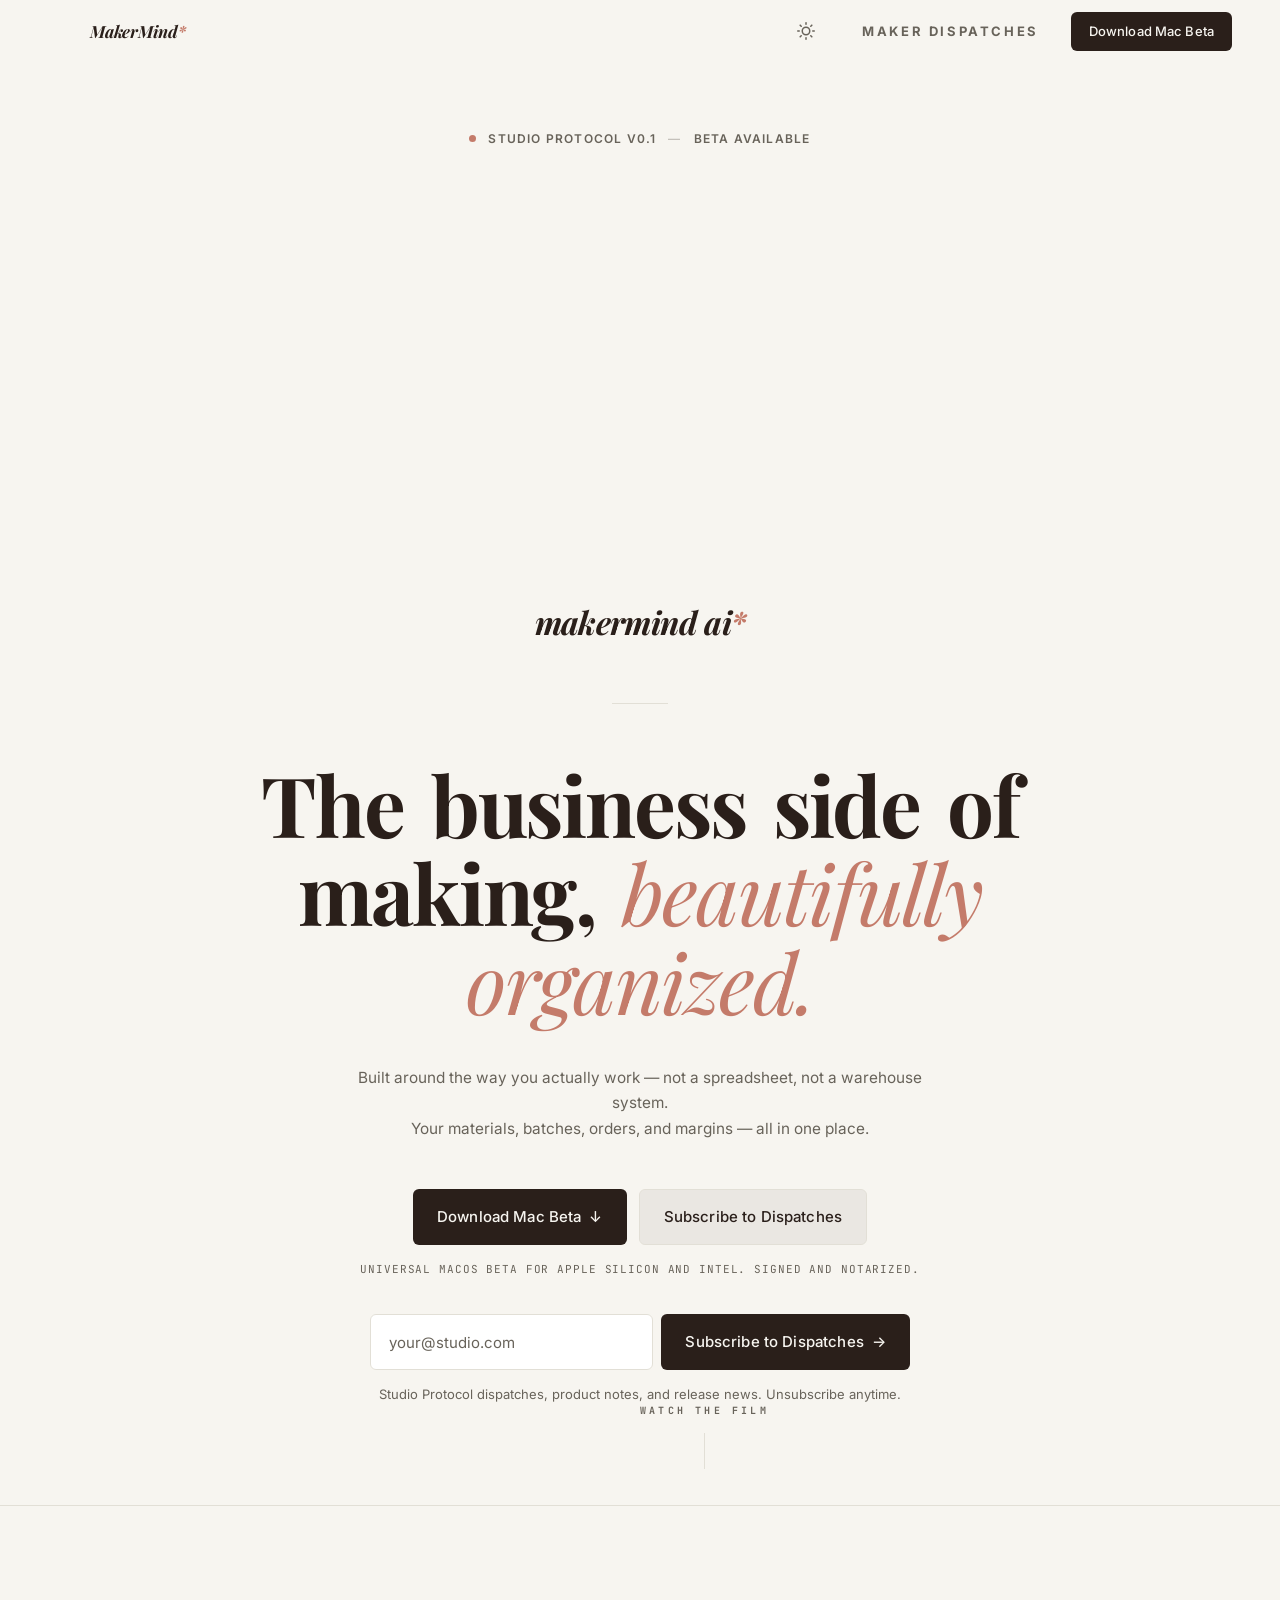
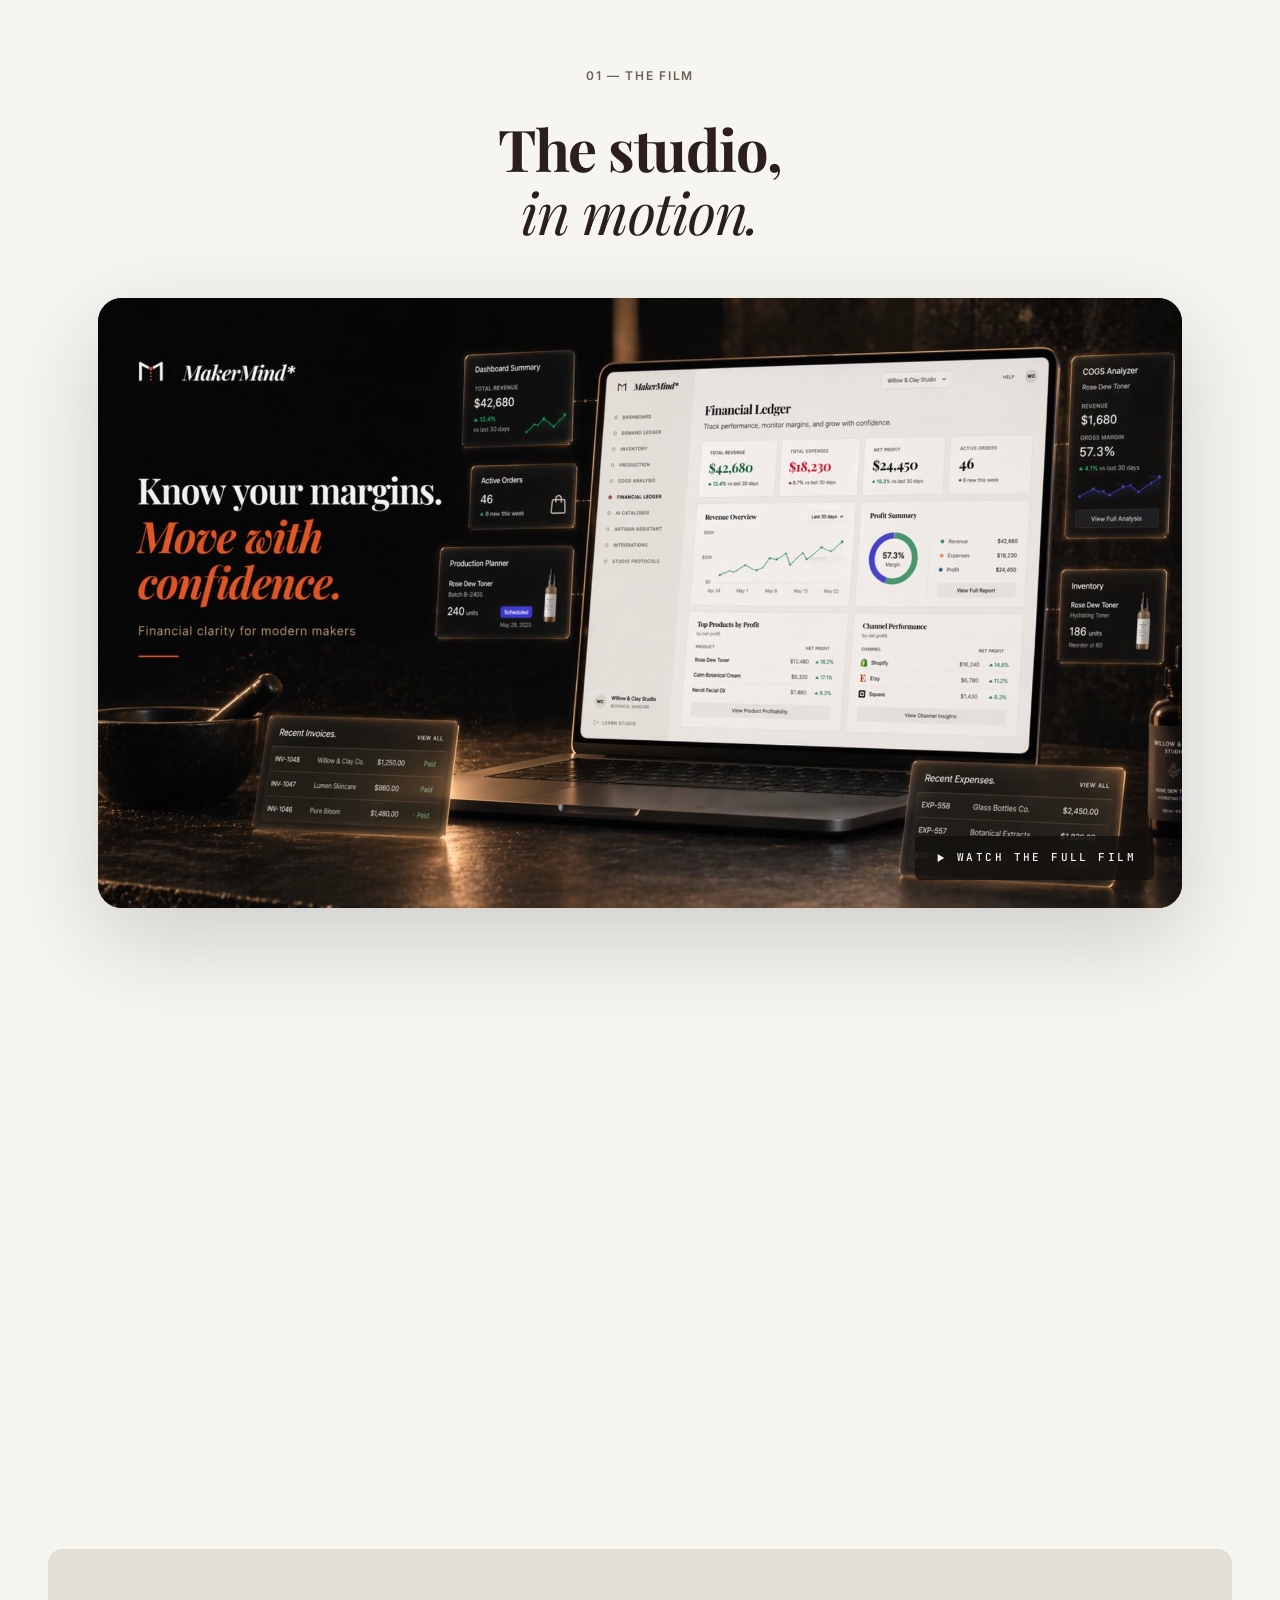
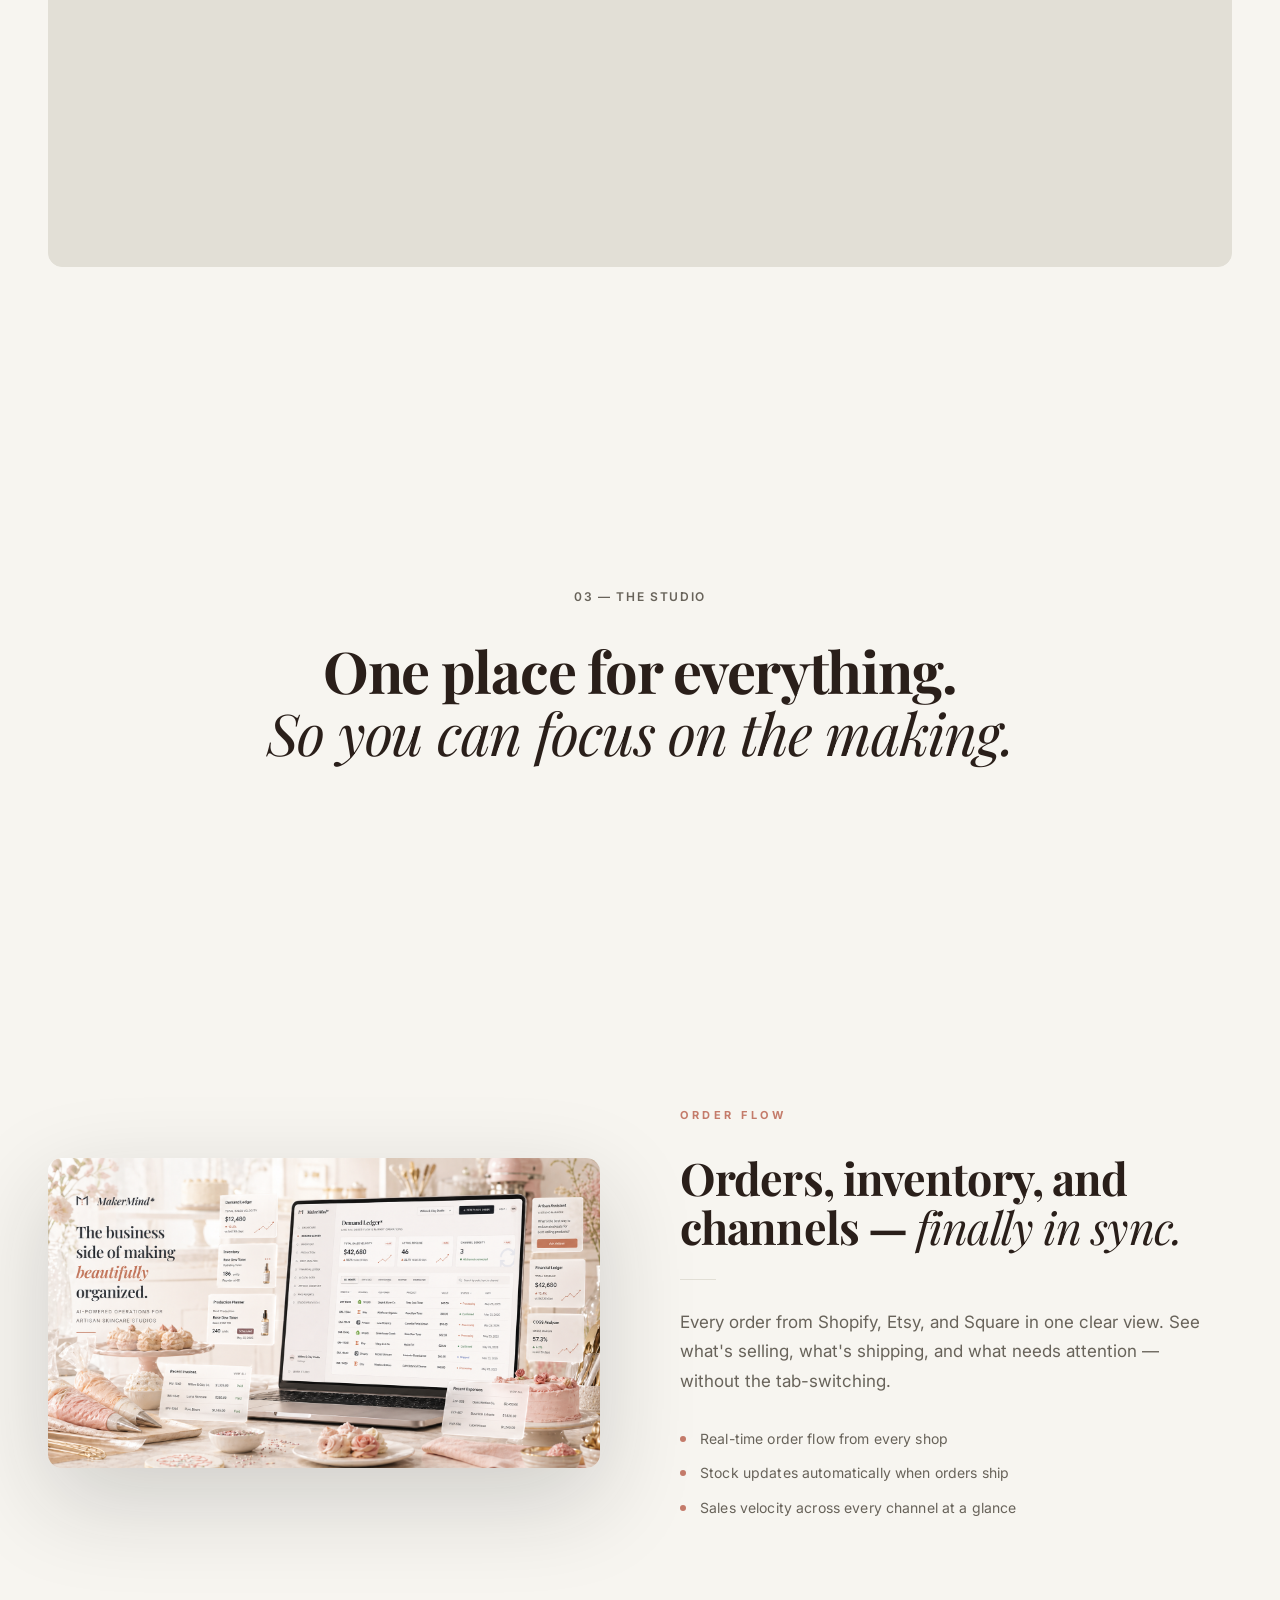
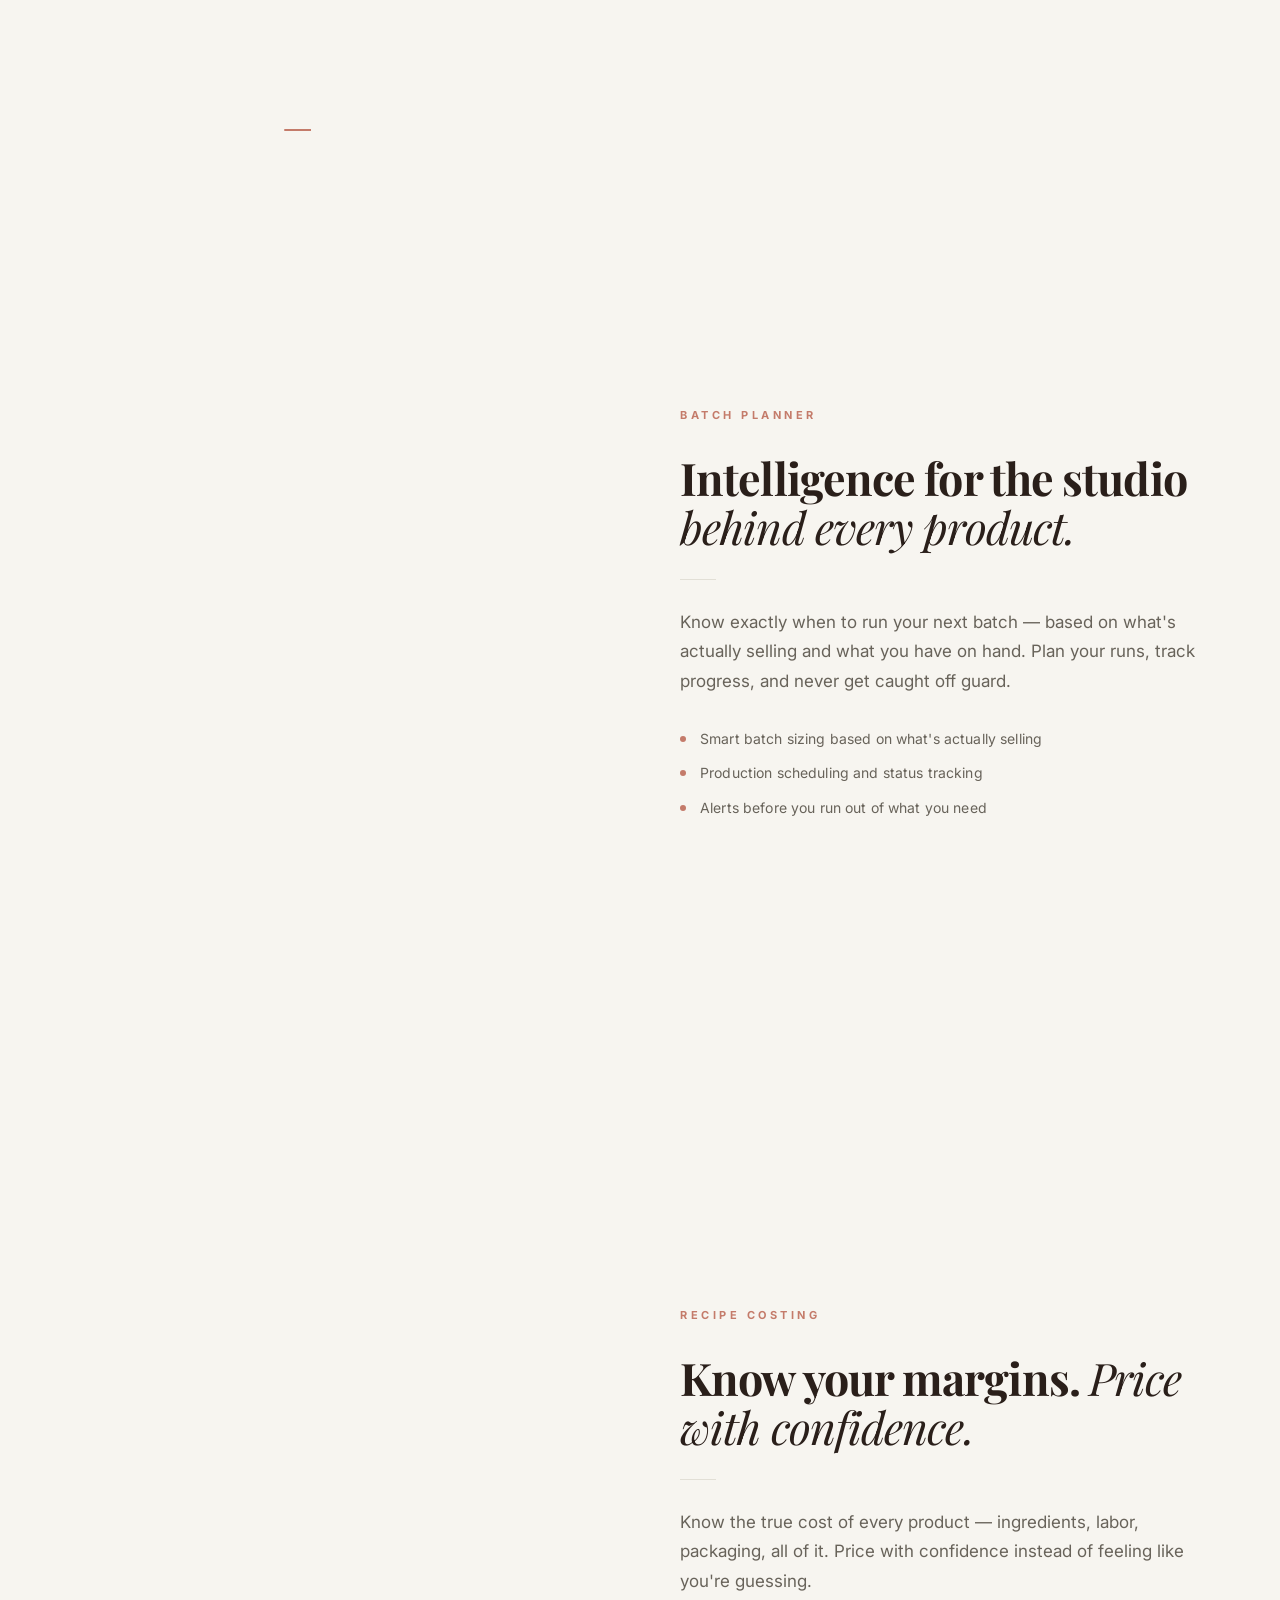
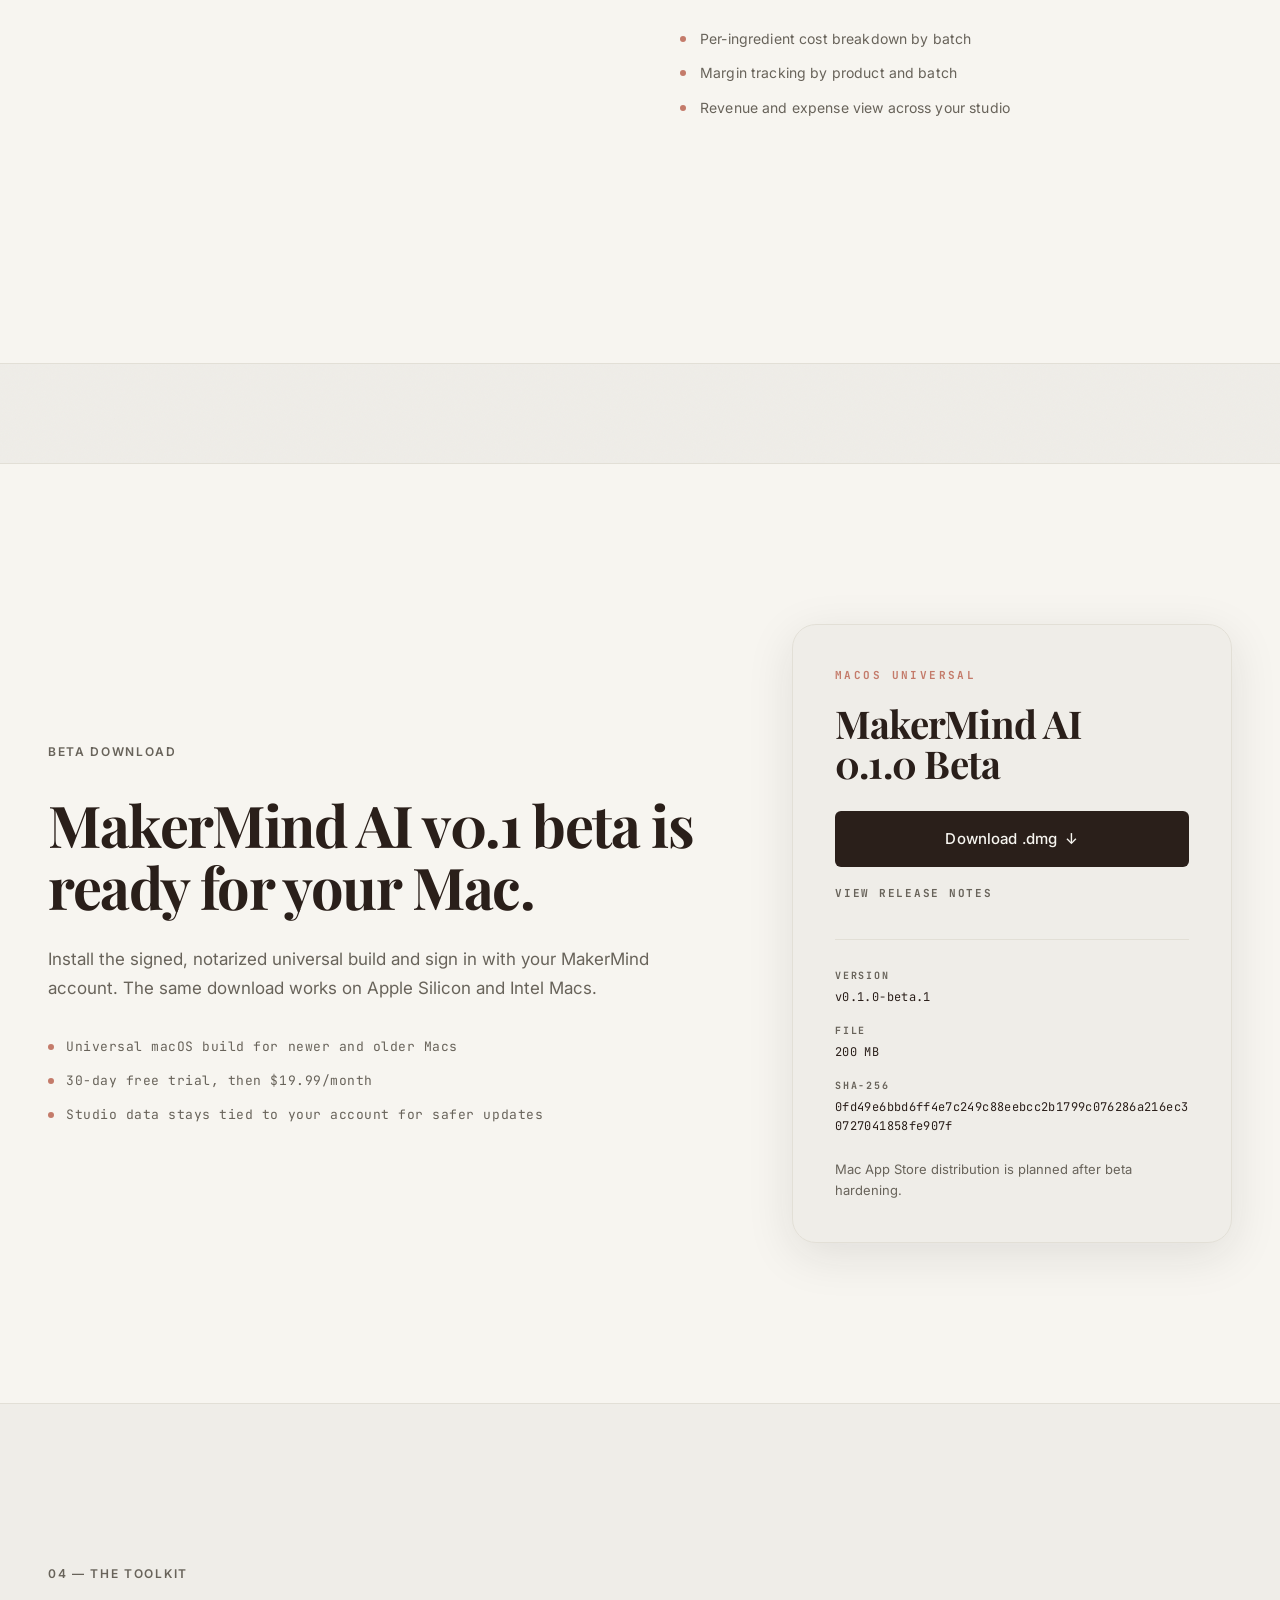
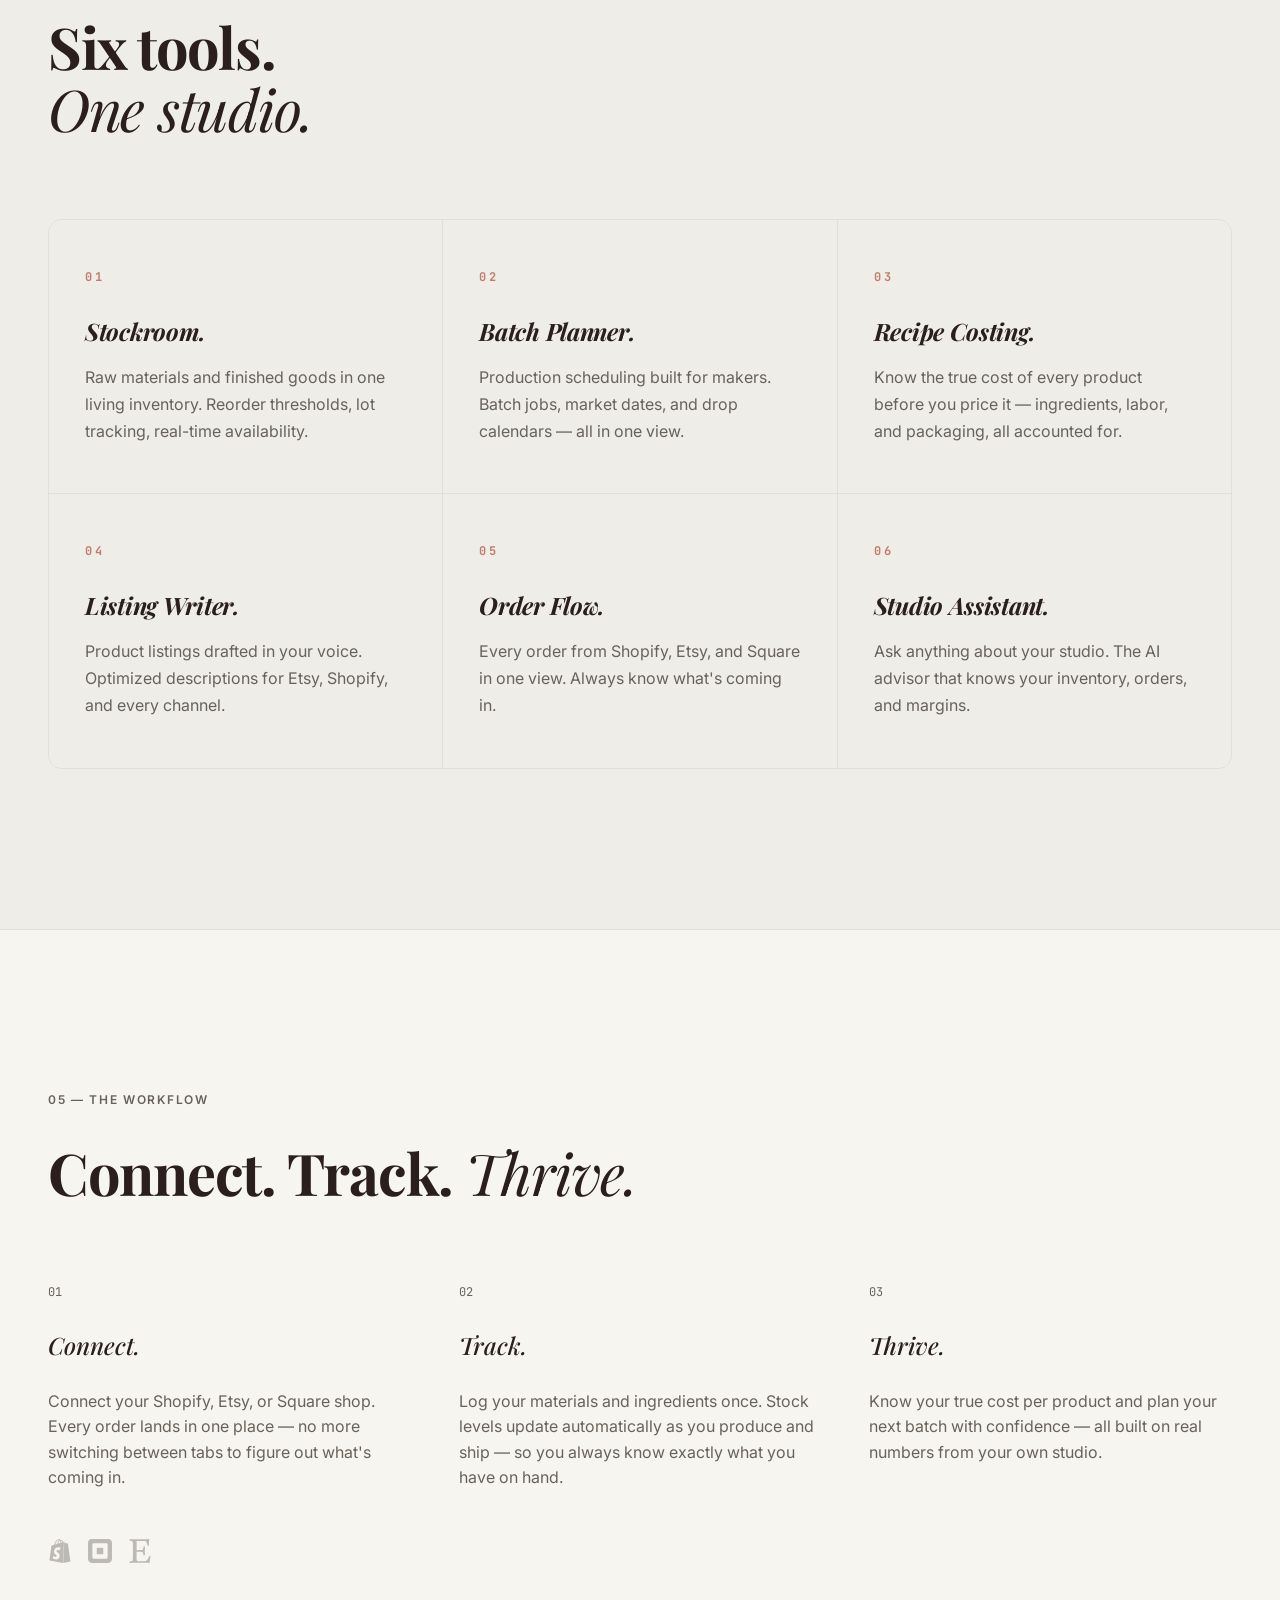
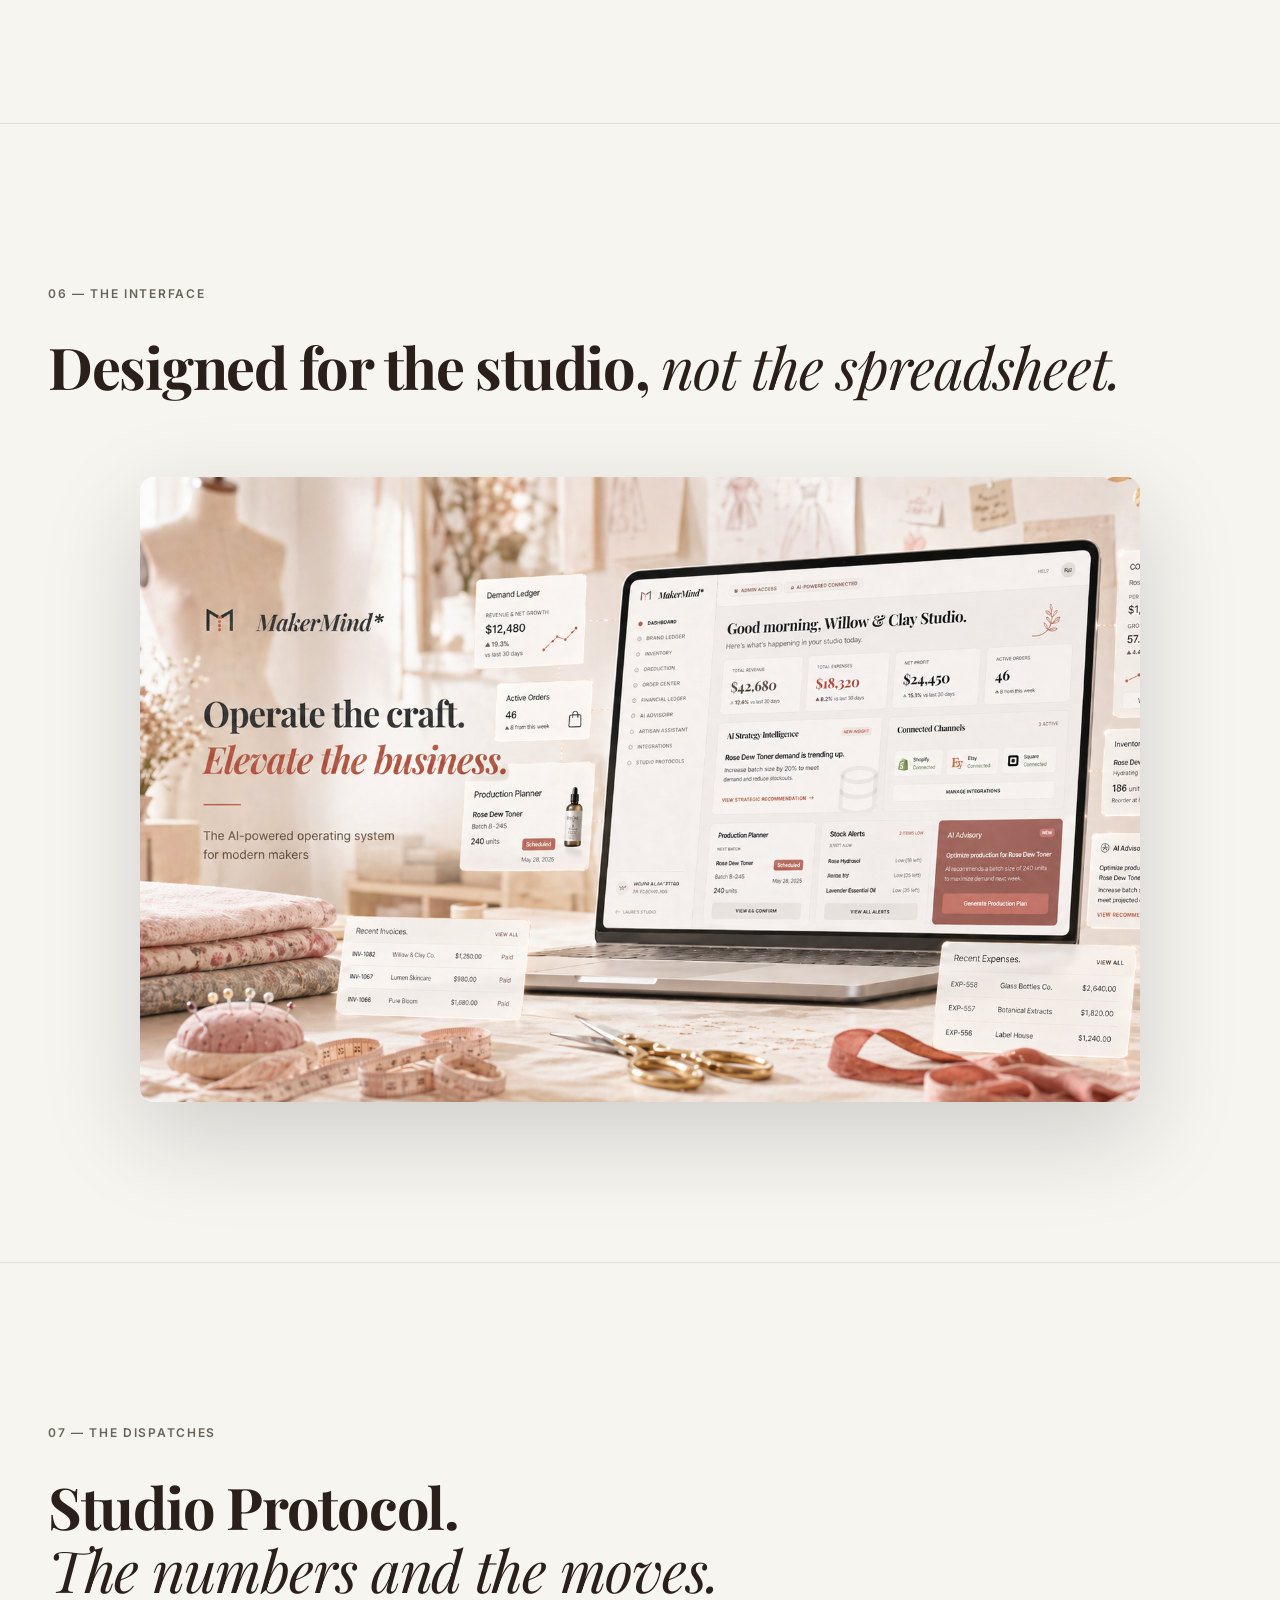
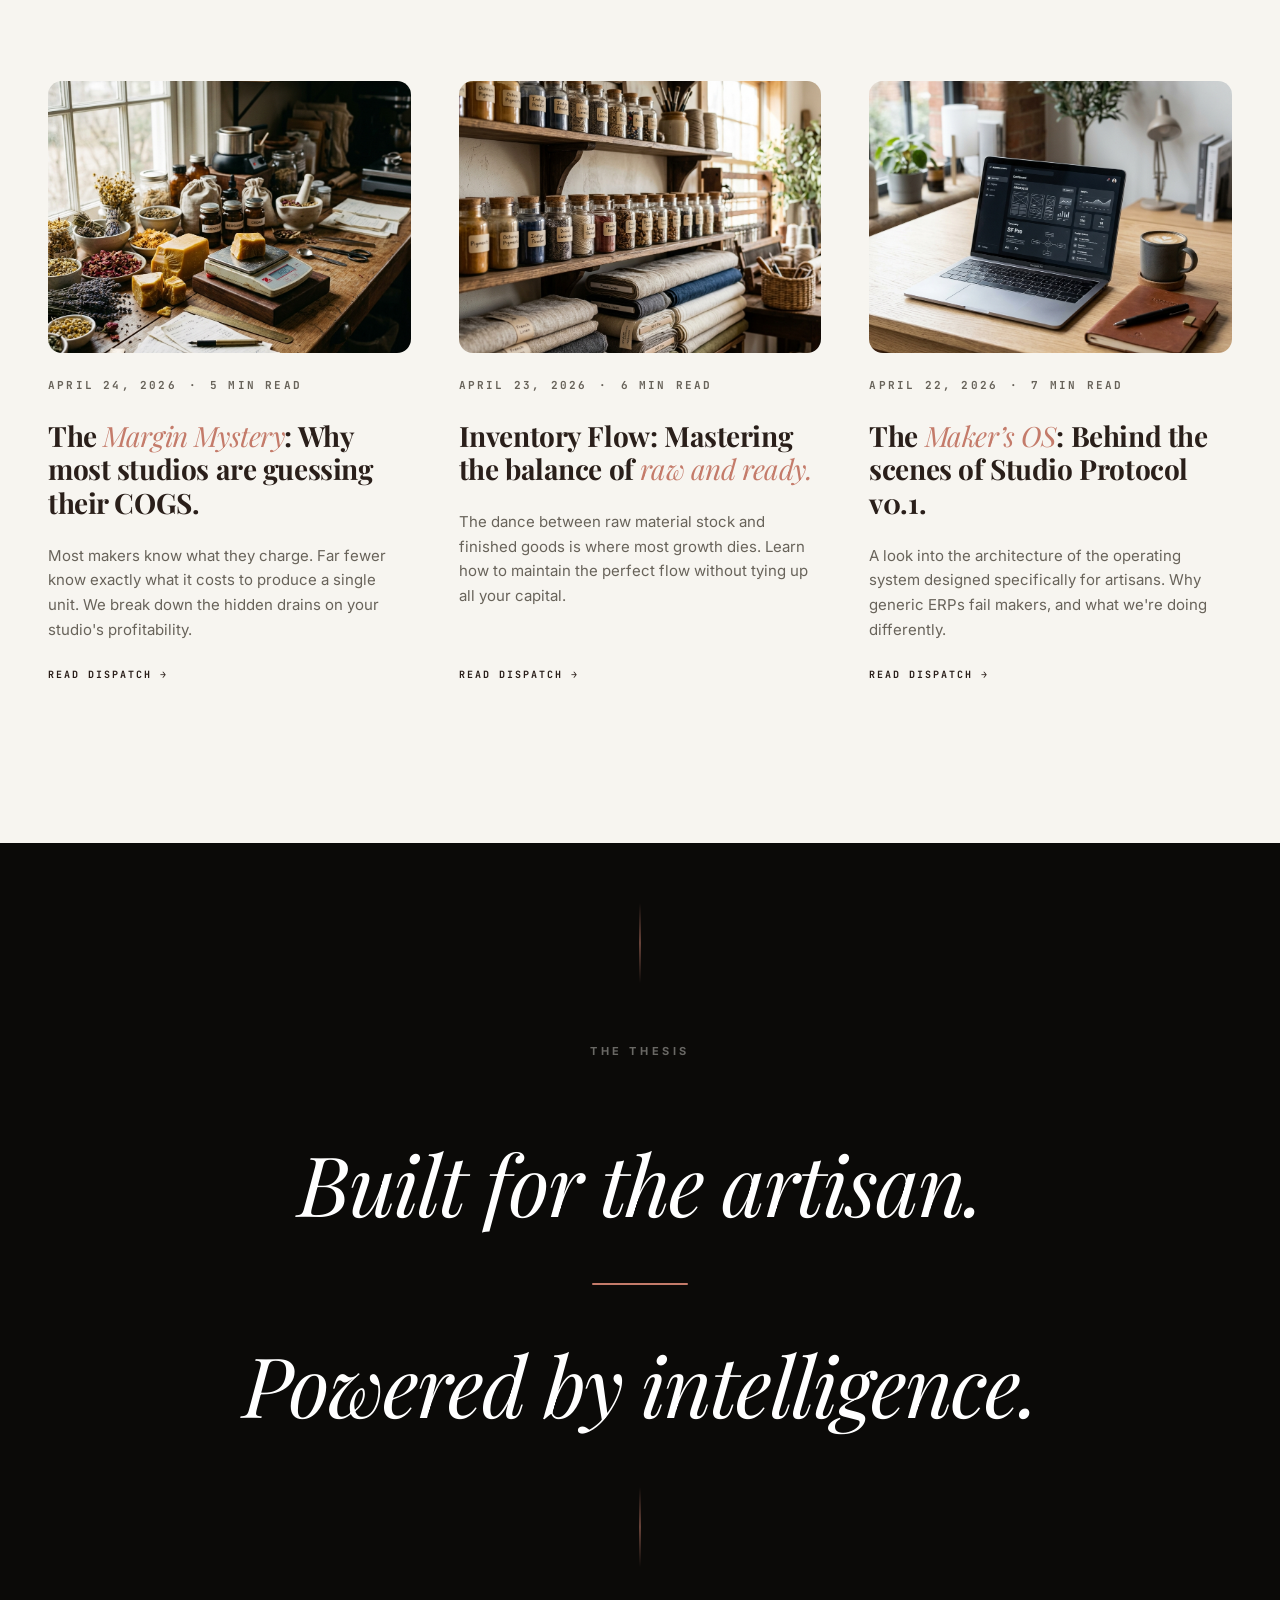
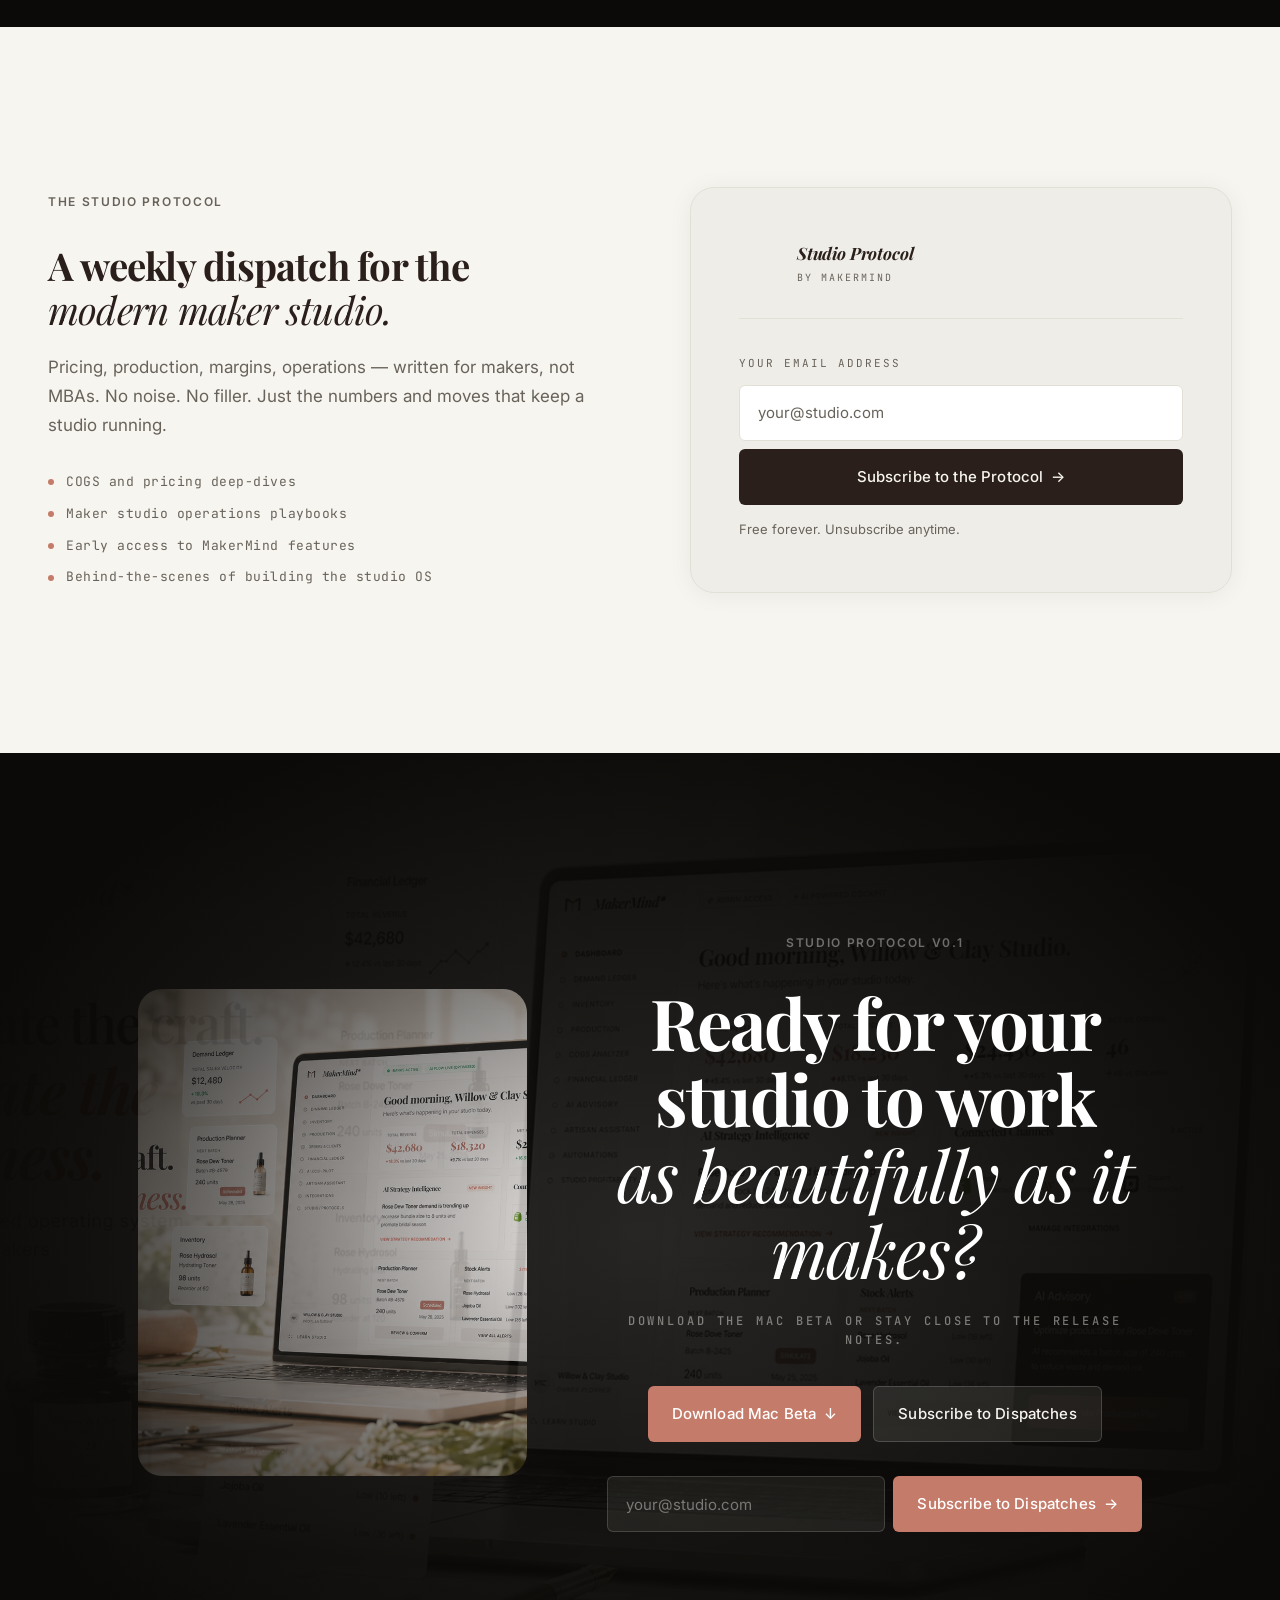
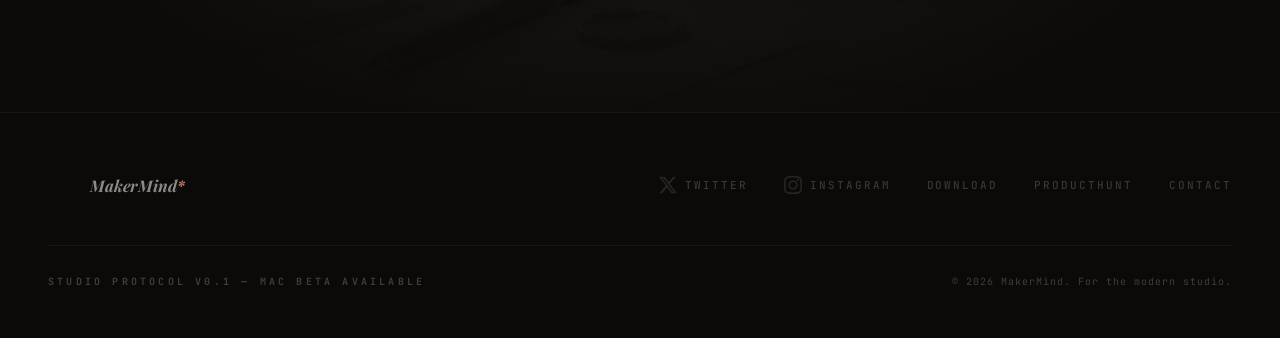
==== commit f529548e: "Refine newsletter signup wording" ====
--- a/index.html
+++ b/index.html
@@ -105,7 +105,7 @@
           <span class="btn-arrow" aria-hidden="true">↓</span>
         </a>
         <a class="btn btn-soft" href="#waitlist">
-          <span class="btn-label">Join Beta Updates</span>
+          <span class="btn-label">Subscribe to Dispatches</span>
         </a>
       </div>
       <p class="download-mini" data-anim="download-note">Universal macOS beta for Apple Silicon and Intel. Signed and notarized.</p>
@@ -114,14 +114,14 @@
         <div class="email-row">
           <input type="email" name="email" placeholder="your@studio.com" required class="email-input" aria-label="Your email address" />
           <button type="submit" class="btn btn-ink">
-            <span class="btn-label">Join Beta Updates</span>
+            <span class="btn-label">Subscribe to Dispatches</span>
             <span class="btn-arrow" aria-hidden="true">→</span>
           </button>
         </div>
-        <p class="email-note">No spam. Product updates, beta notes, and release news only.</p>
+        <p class="email-note">Studio Protocol dispatches, product notes, and release news. Unsubscribe anytime.</p>
         <div class="email-success" hidden aria-live="polite">
           <span class="check-mark" aria-hidden="true">✦</span>
-          You're on the list — we'll send beta updates from MakerMind.
+          You're subscribed — the next Studio Protocol dispatch will land in your inbox.
         </div>
       </form>
     </div>
@@ -543,7 +543,7 @@
         <span class="btn-arrow" aria-hidden="true">↓</span>
       </a>
       <a class="btn btn-dark-soft" href="#protocol">
-        <span class="btn-label">Join Updates</span>
+        <span class="btn-label">Subscribe to Dispatches</span>
       </a>
     </div>
 
@@ -551,13 +551,13 @@
       <div class="email-row">
         <input type="email" name="email" placeholder="your@studio.com" required class="email-input email-input-dark" aria-label="Your email address" />
         <button type="submit" class="btn btn-accent">
-          <span class="btn-label">Join Beta Updates</span>
+          <span class="btn-label">Subscribe to Dispatches</span>
           <span class="btn-arrow" aria-hidden="true">→</span>
         </button>
       </div>
       <div class="email-success email-success-dark" hidden aria-live="polite">
         <span class="check-mark" aria-hidden="true">✦</span>
-        You're on the list. We'll send beta updates from MakerMind.
+        You're subscribed. The next Studio Protocol dispatch will land in your inbox.
       </div>
     </form>
   </div>
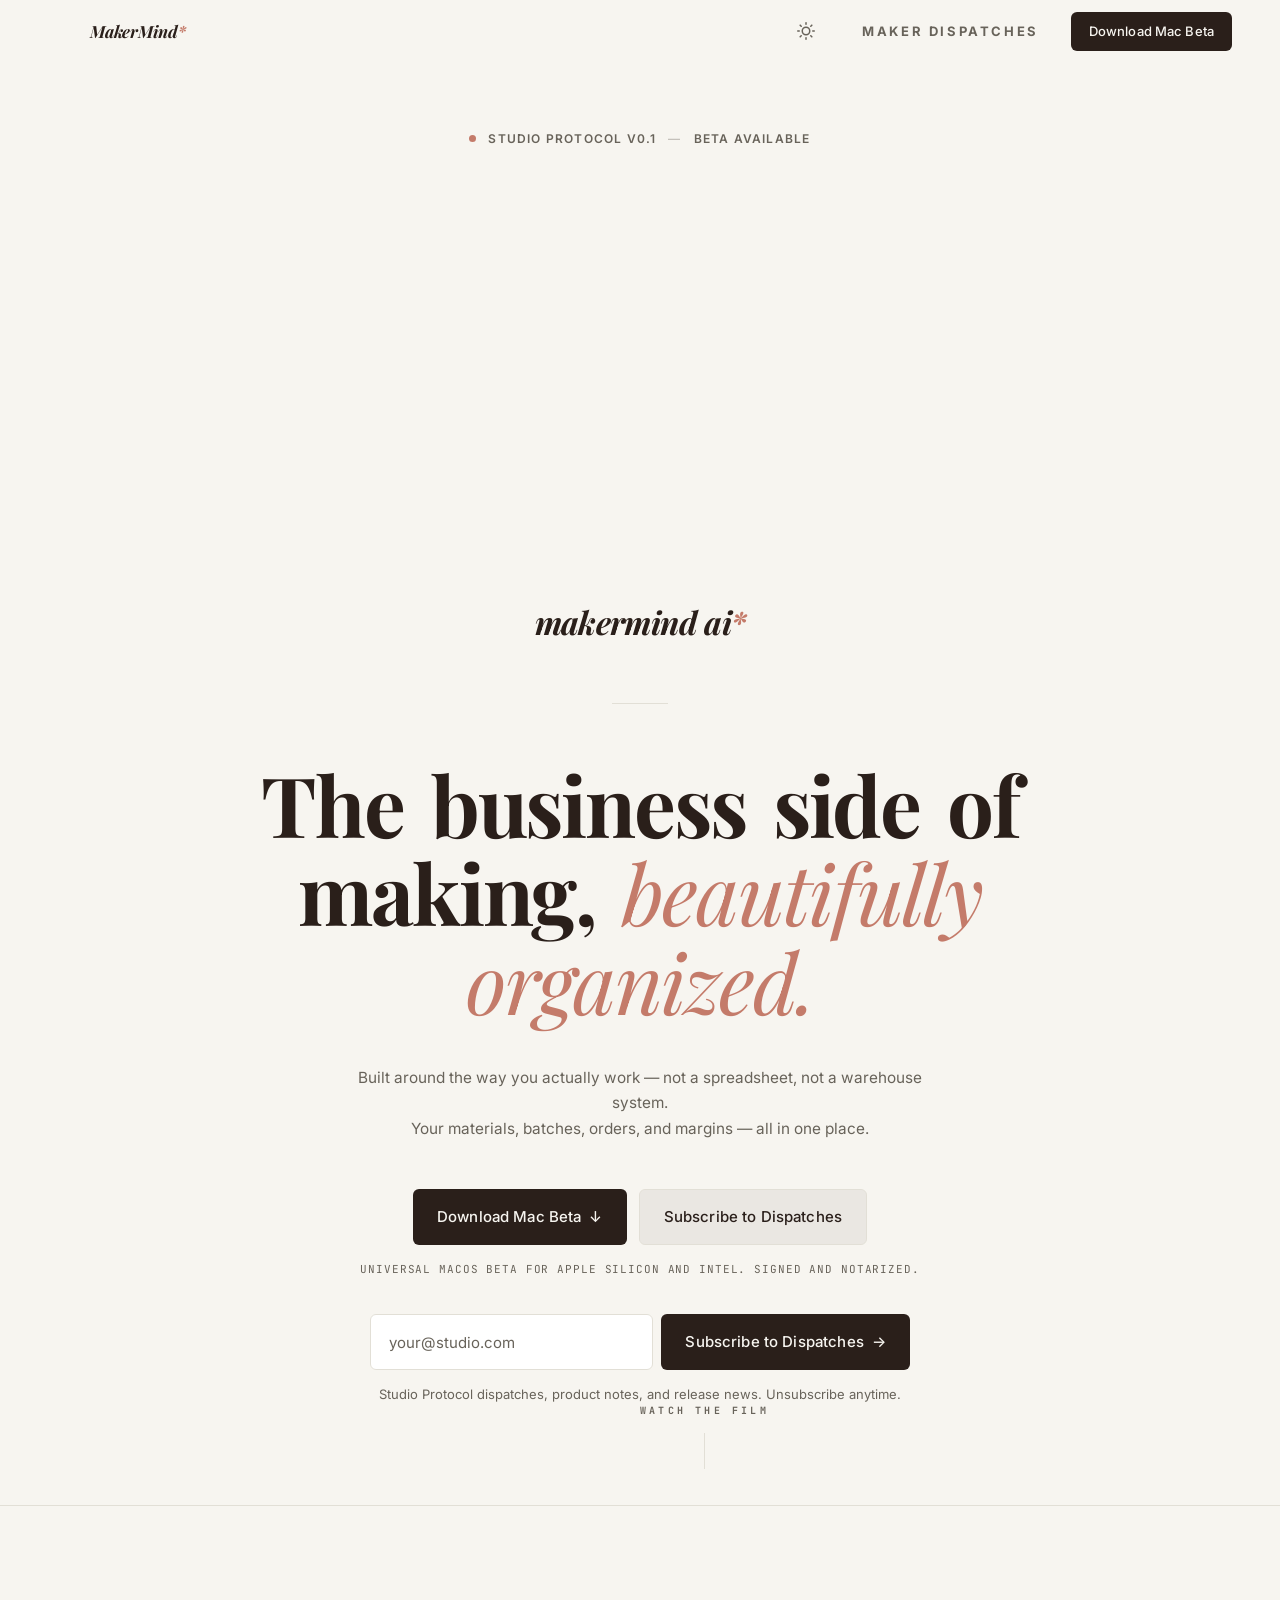
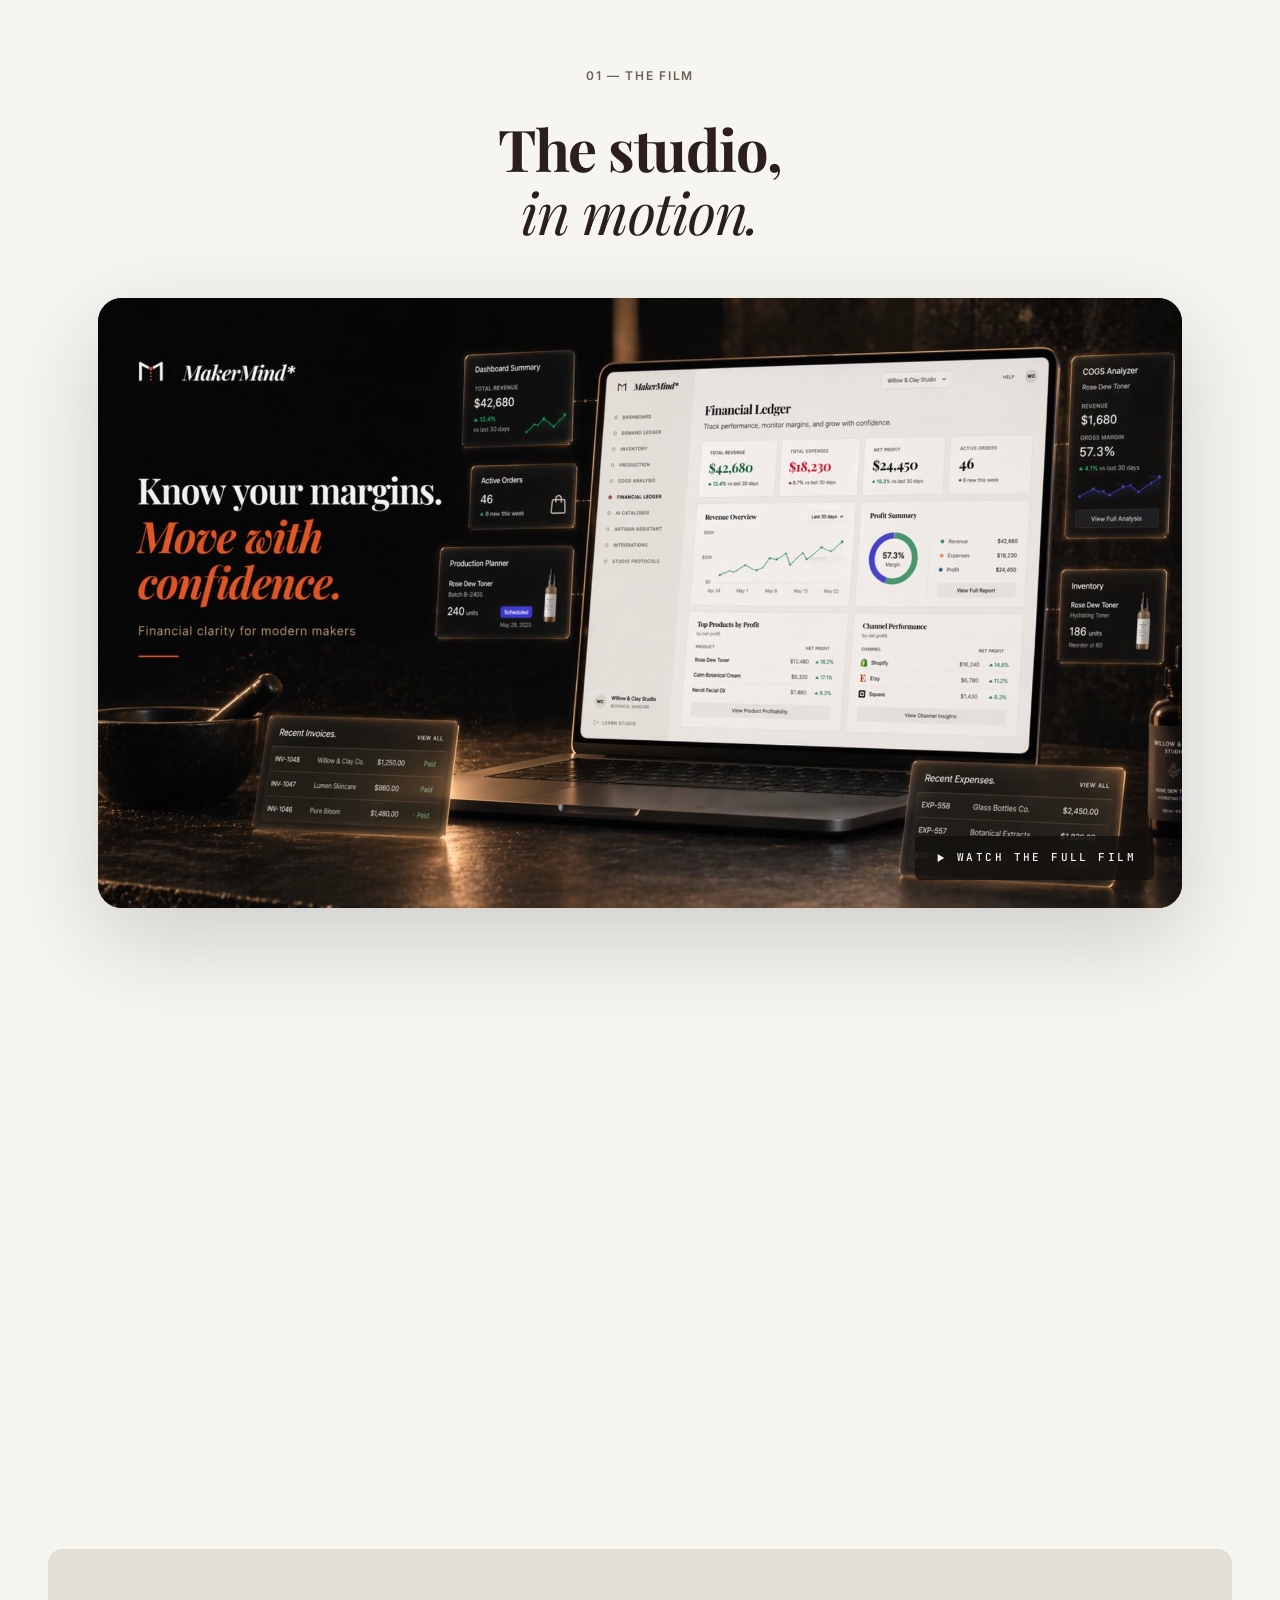
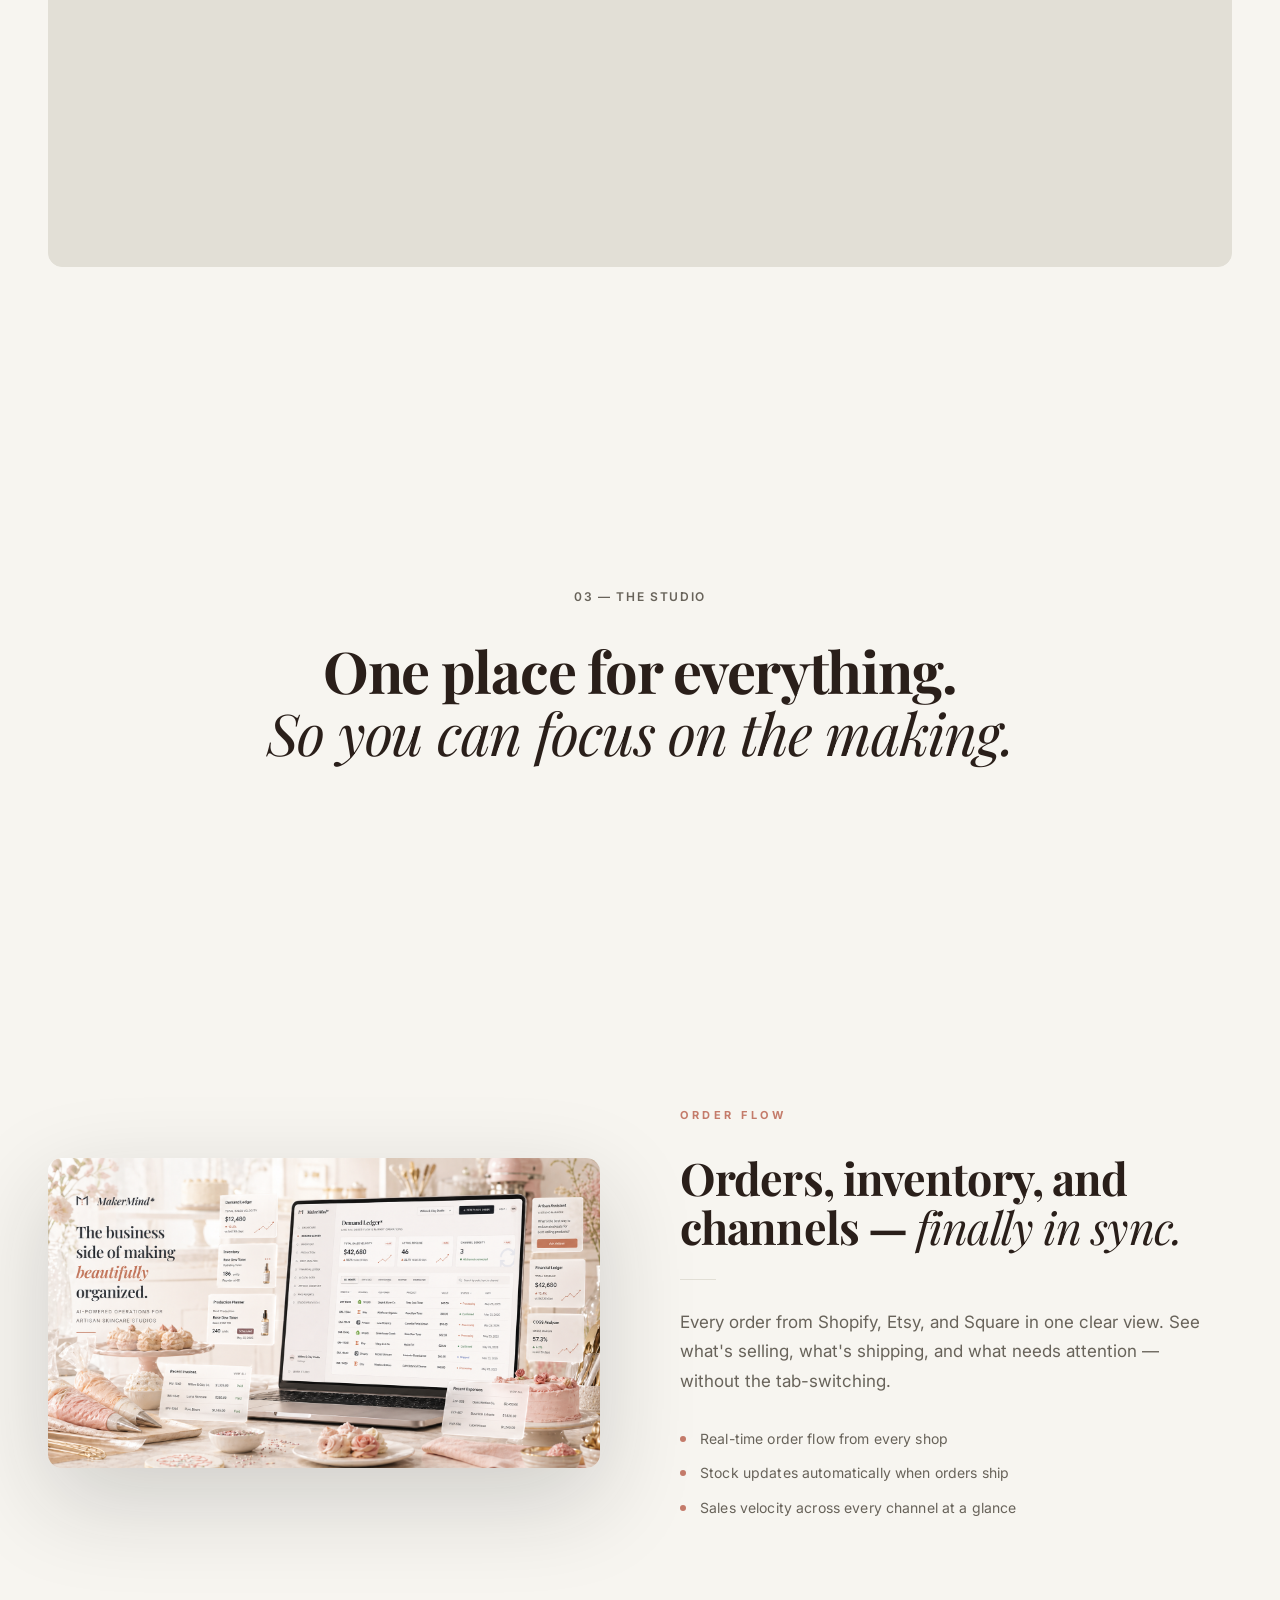
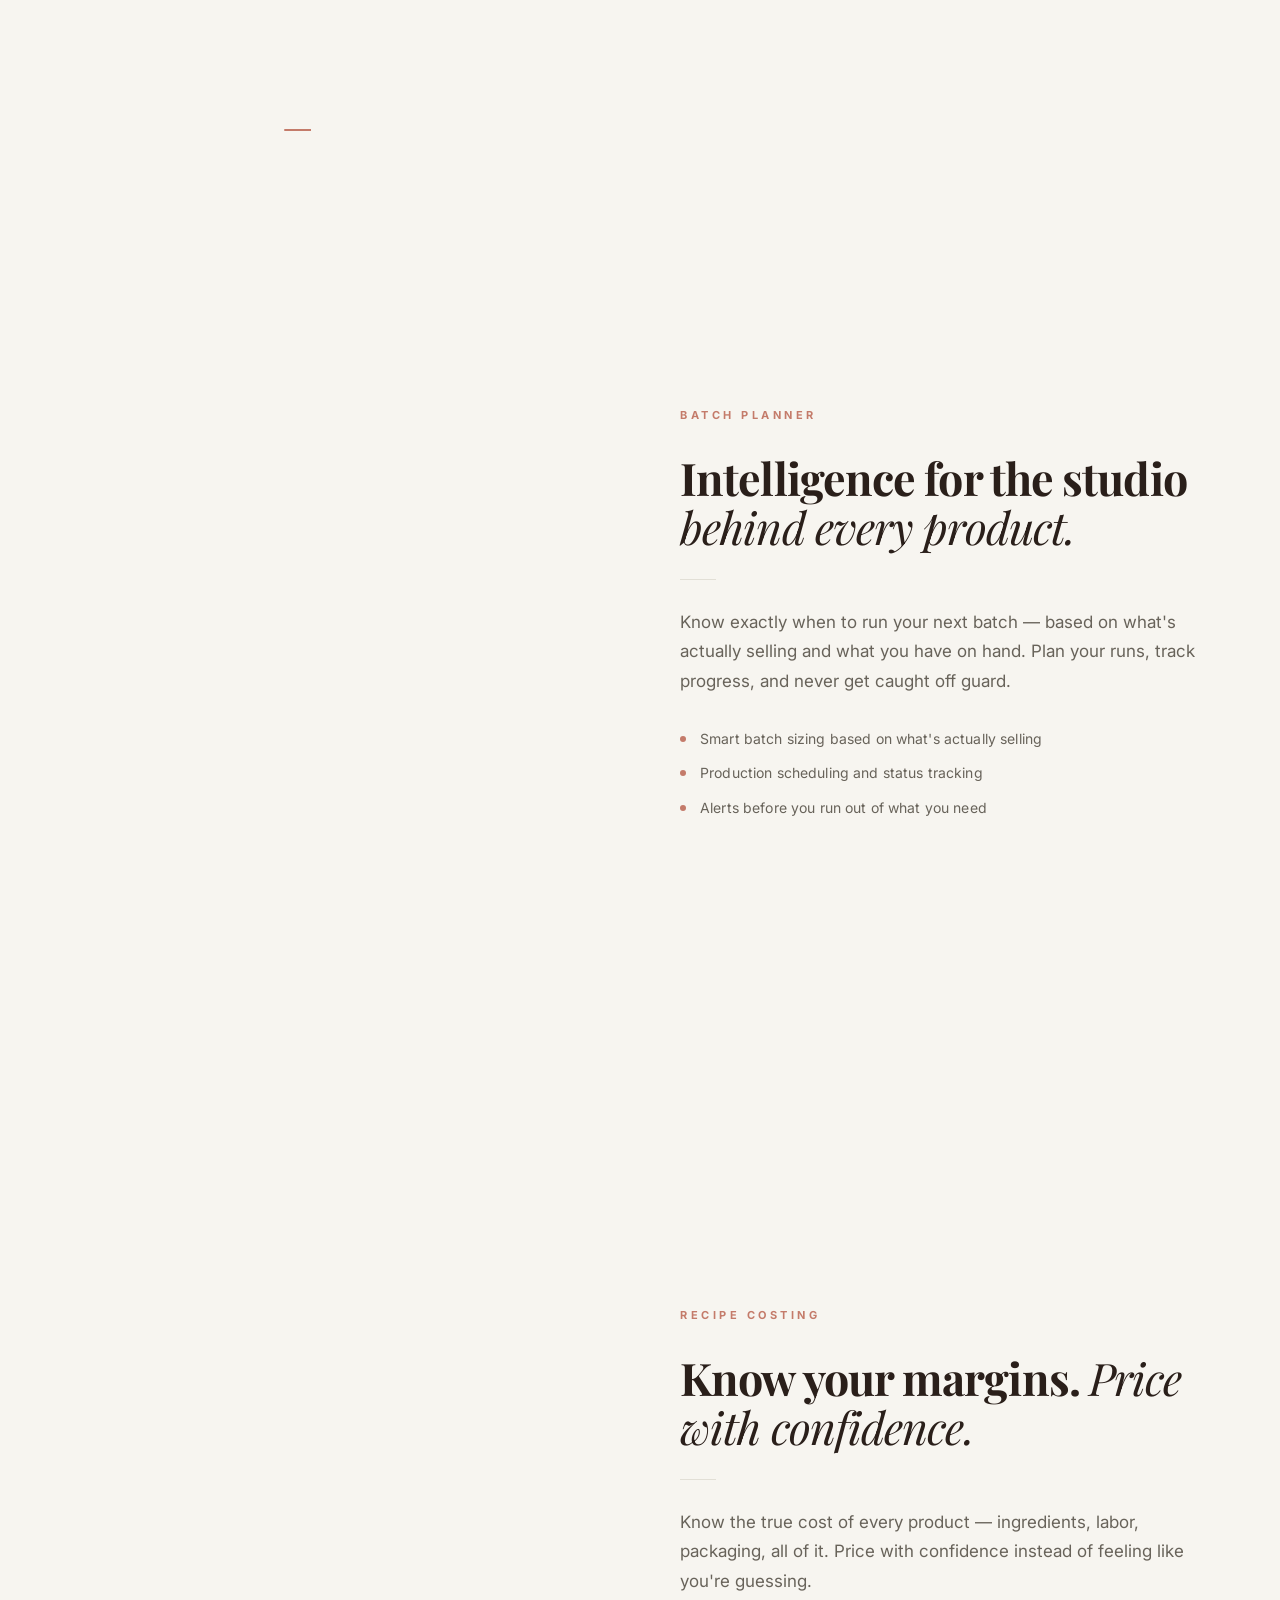
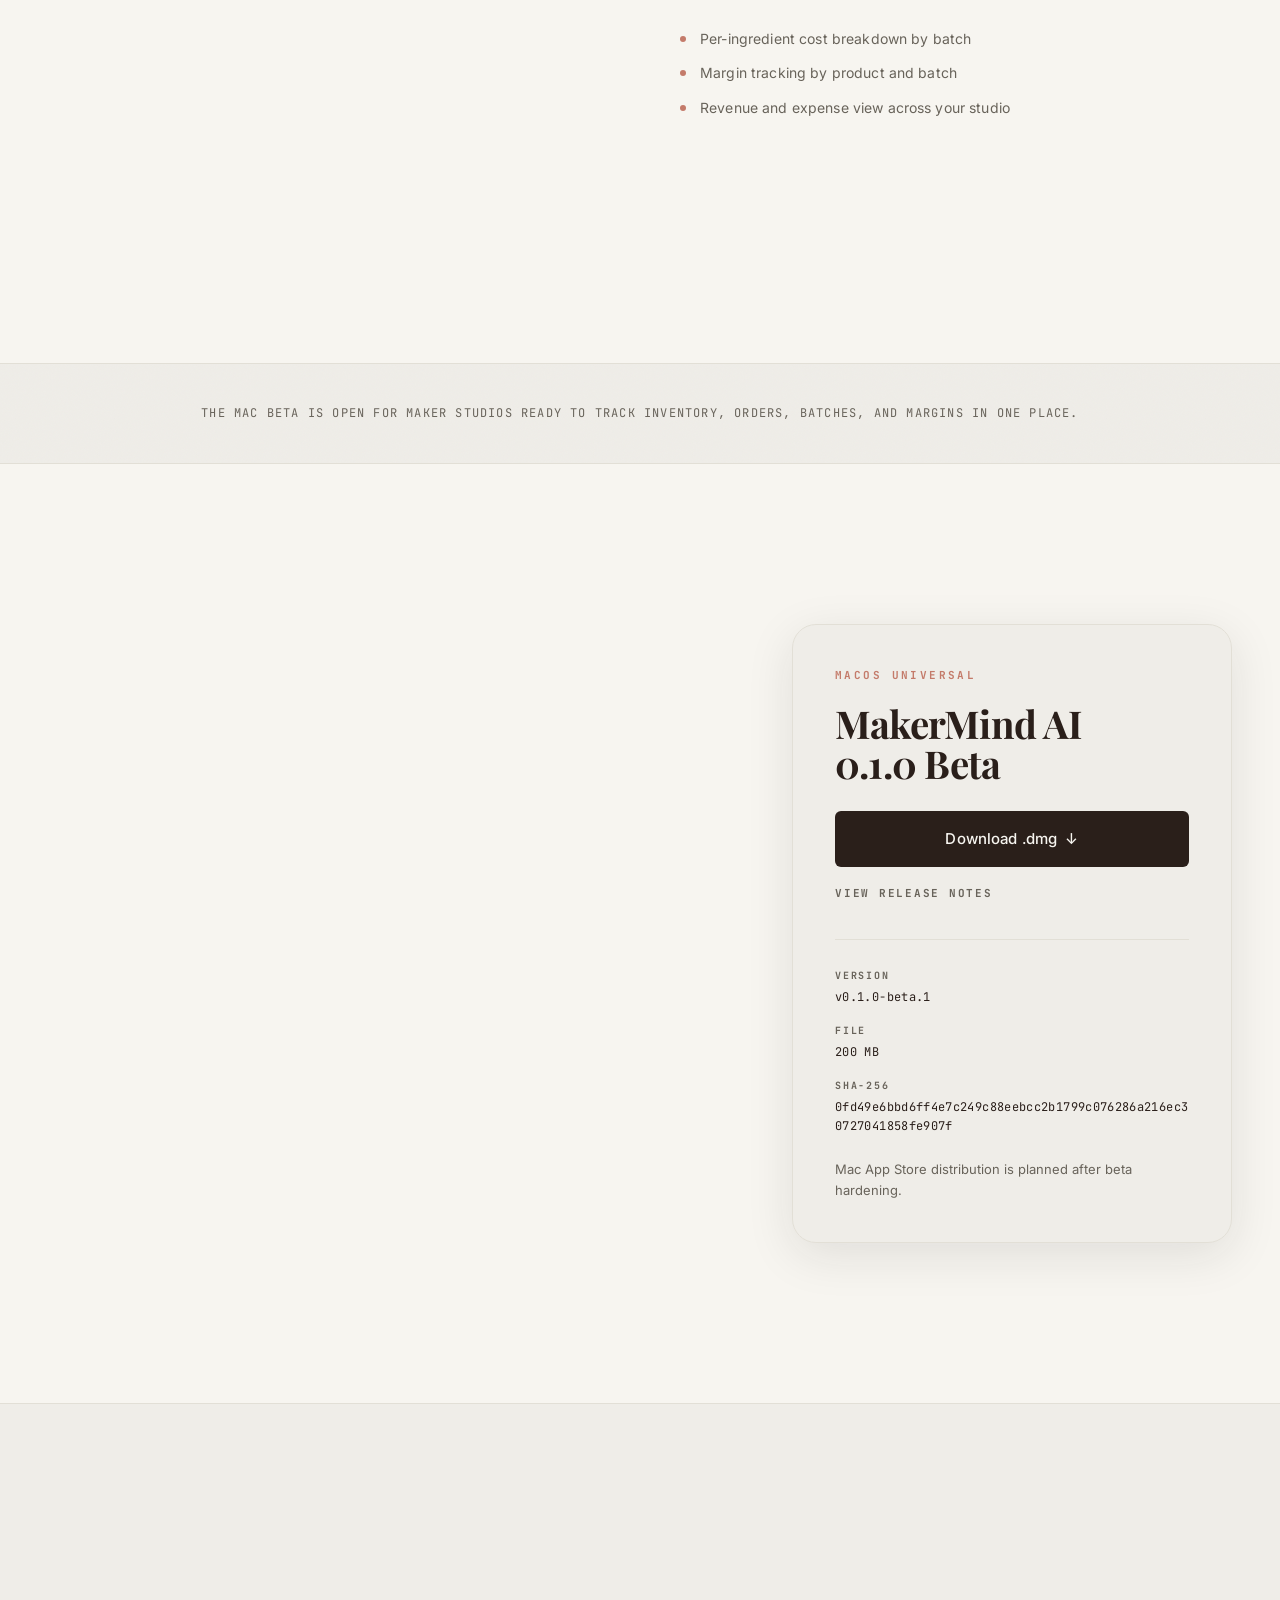
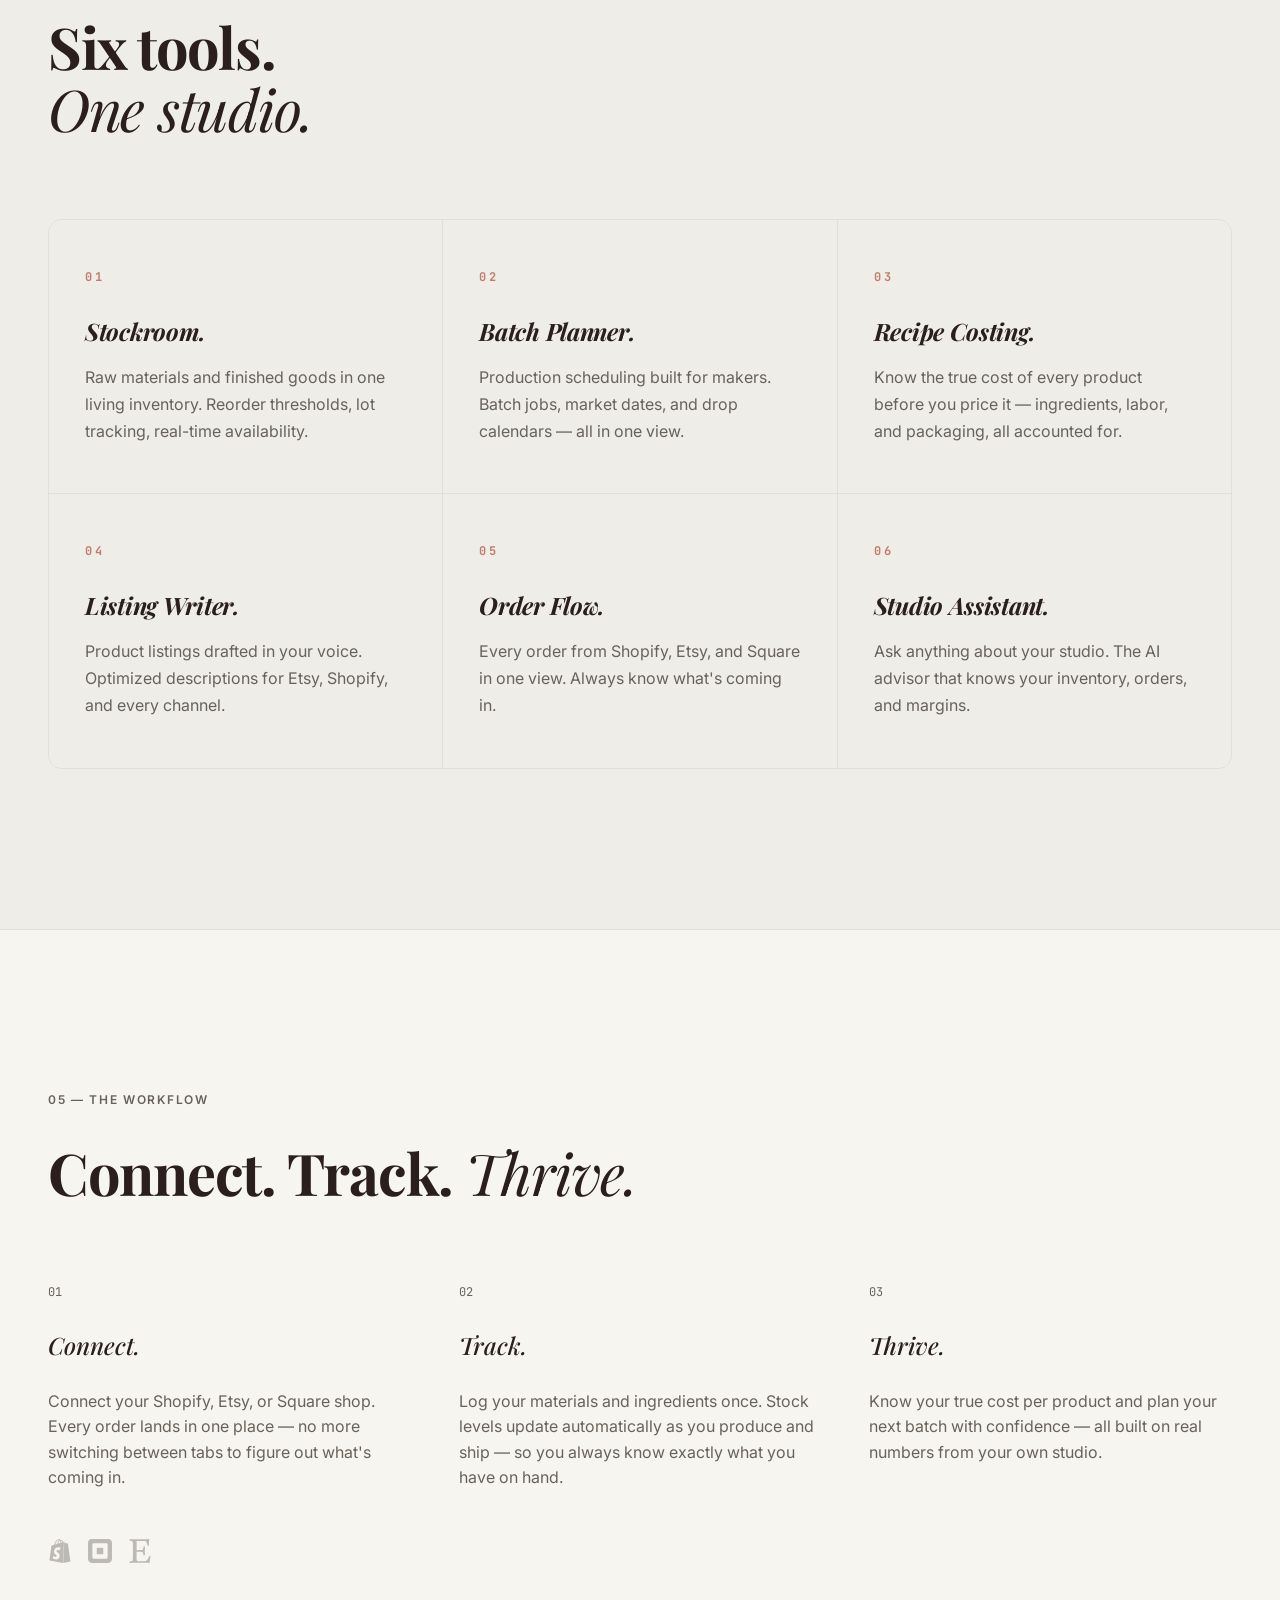
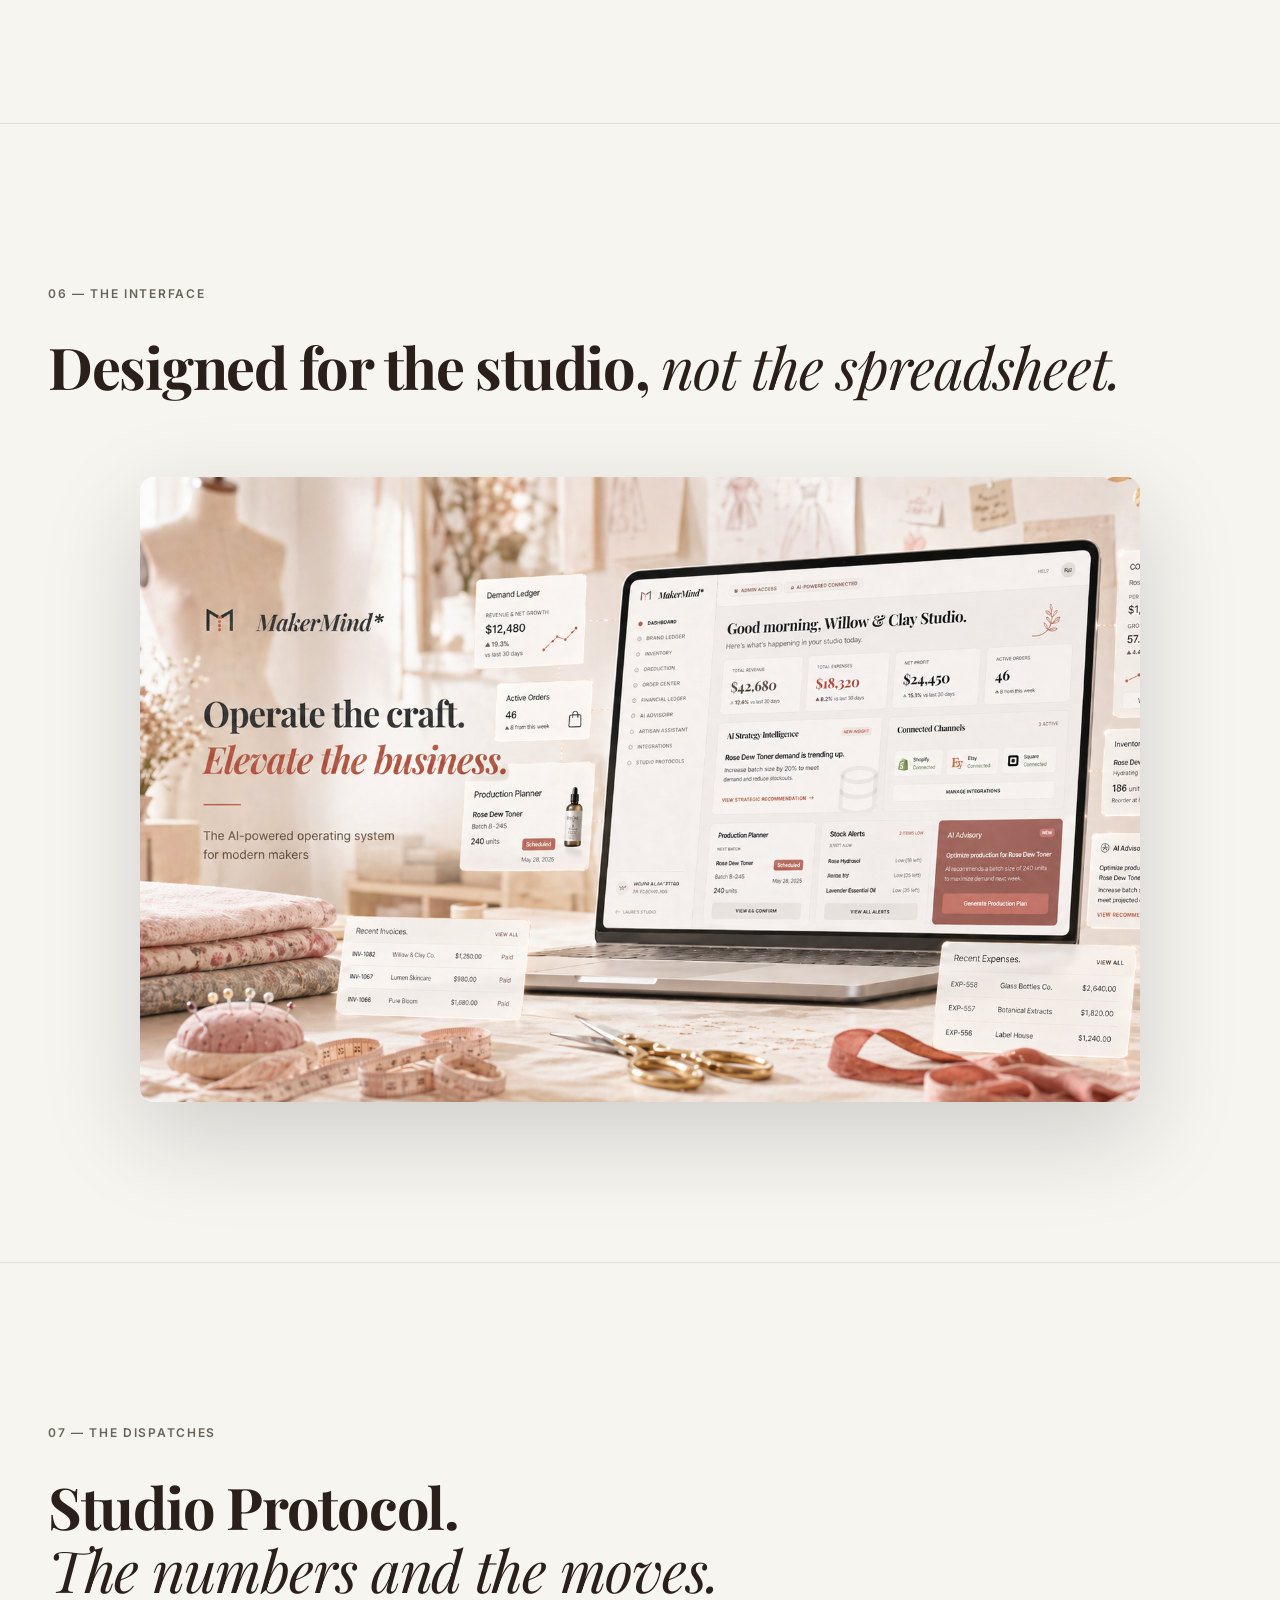
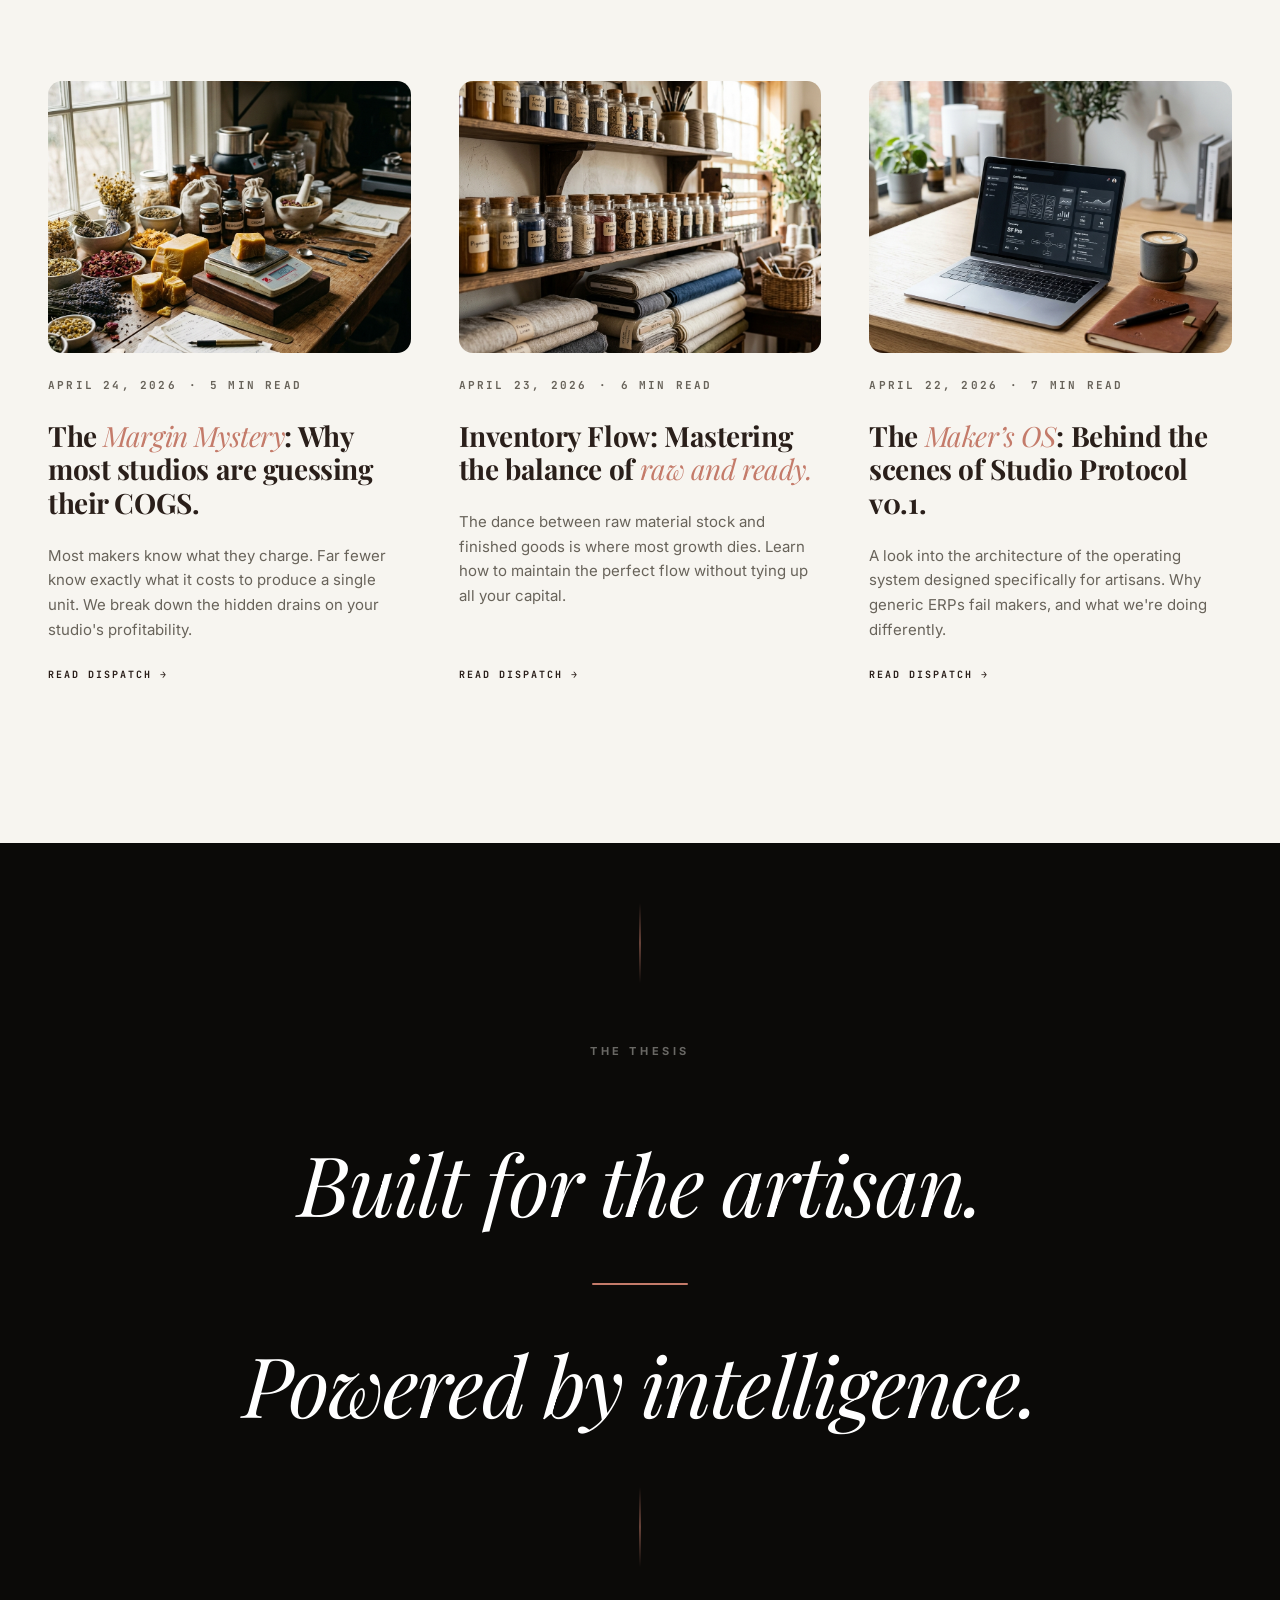
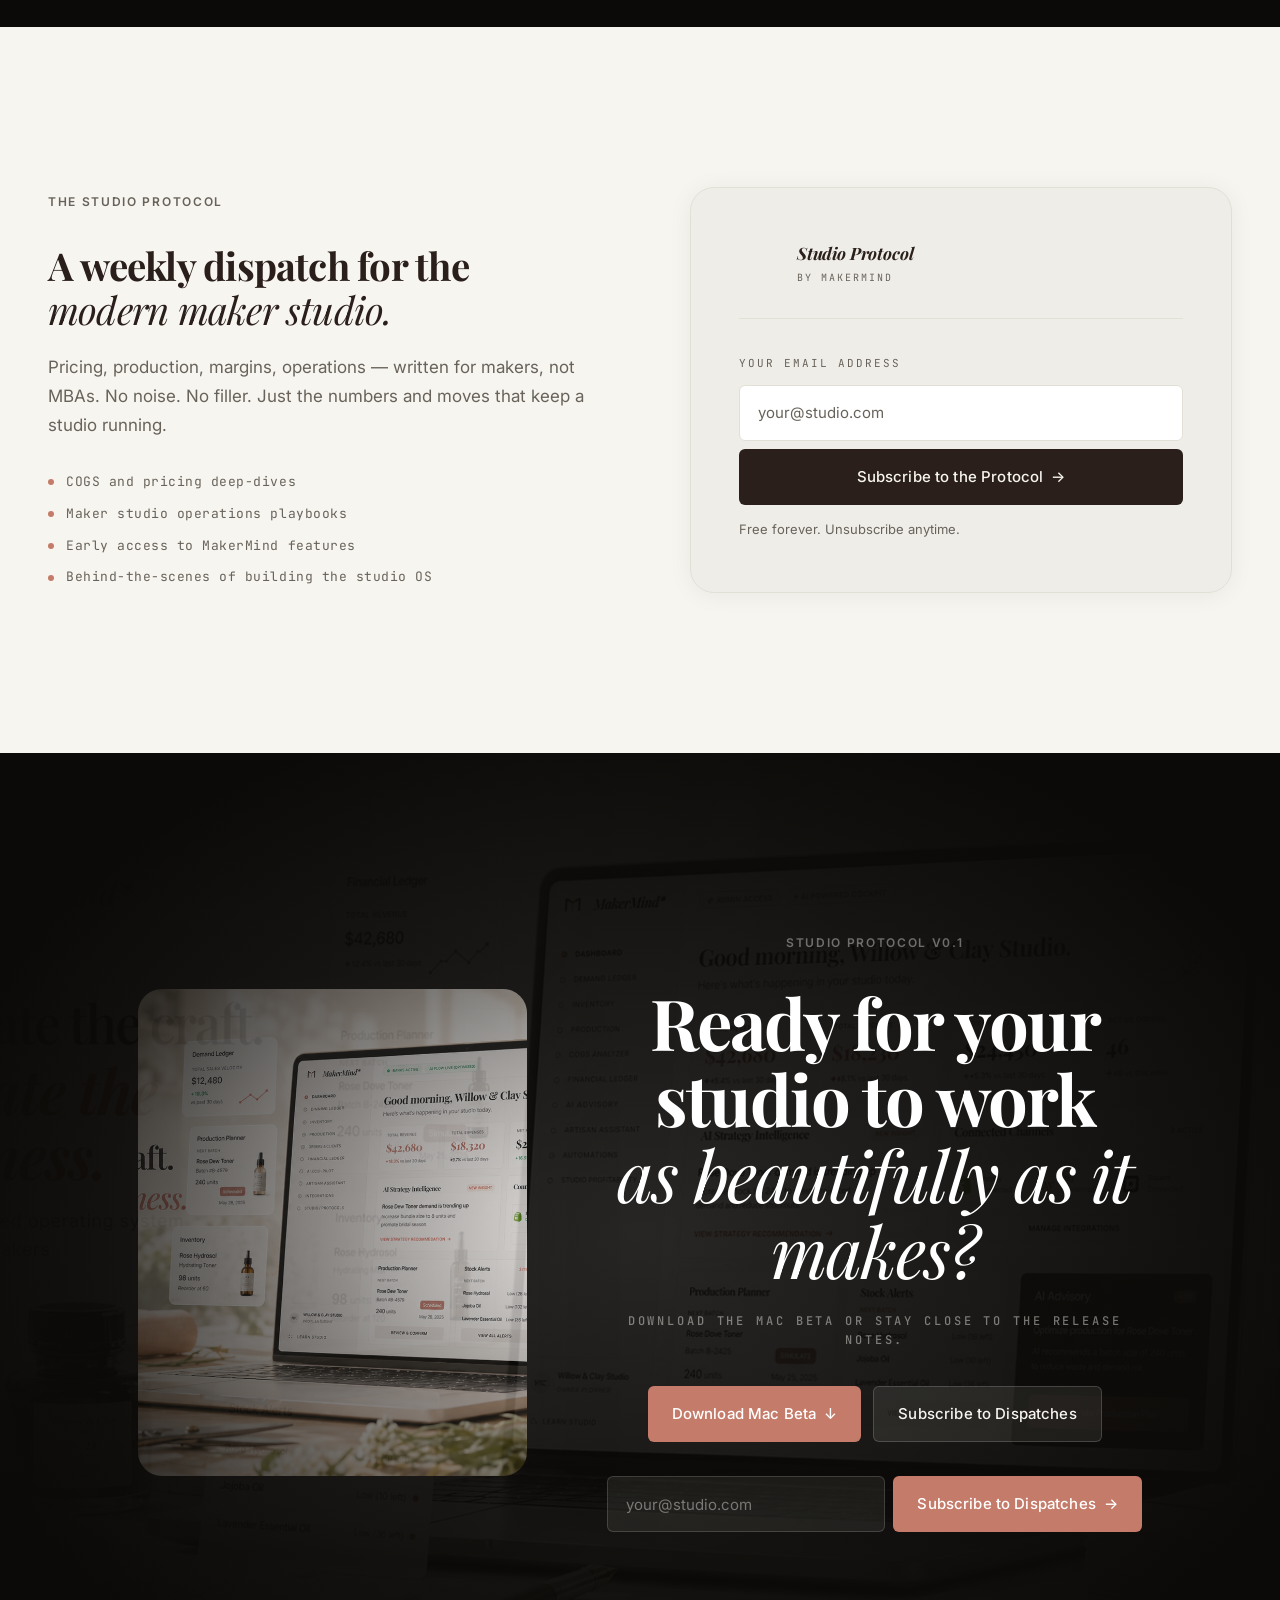
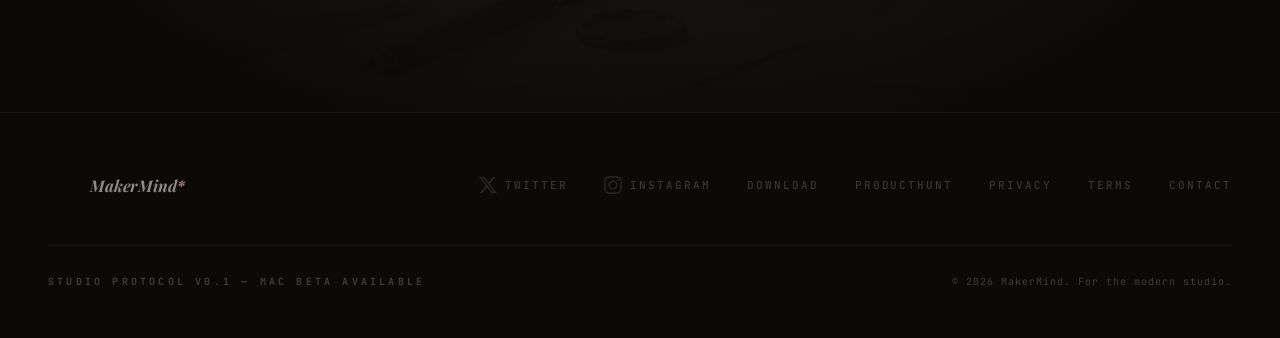
==== commit ed74bdc4: "Add public legal pages" ====
--- a/index.html
+++ b/index.html
@@ -587,6 +587,8 @@
       </a>
       <a href="https://github.com/snapALOS/MakerMind-App/releases/tag/v0.1.0-beta.1" class="footer-link" target="_blank" rel="noopener">Download</a>
       <a href="https://producthunt.com" class="footer-link" target="_blank" rel="noopener">ProductHunt</a>
+      <a href="/privacy/" class="footer-link">Privacy</a>
+      <a href="/terms/" class="footer-link">Terms</a>
       <a href="mailto:info@makermind.studio" class="footer-link">Contact</a>
     </nav>
   </div>
--- a/styles.css
+++ b/styles.css
@@ -68,6 +68,71 @@
 button { cursor: pointer; border: none; background: none; font: inherit; color: inherit; }
 input { font: inherit; appearance: none; -webkit-appearance: none; }
 ul { list-style: none; }
+
+/* ── LEGAL PAGES ────────────────────────────────────────────── */
+.legal-page {
+  background:
+    linear-gradient(180deg, rgba(255,255,255,0.62), rgba(247,245,240,0.92)),
+    var(--bg);
+  min-height: 100vh;
+}
+.legal-shell {
+  max-width: 920px;
+  margin: 0 auto;
+  padding: 72px var(--pad-x) 96px;
+}
+.legal-back {
+  display: inline-flex;
+  margin-bottom: 72px;
+  font-family: var(--mono);
+  font-size: 0.68rem;
+  font-weight: 700;
+  letter-spacing: 0.18em;
+  text-transform: uppercase;
+  color: var(--muted);
+  transition: color 0.2s var(--ease);
+}
+.legal-back:hover { color: var(--accent); }
+.legal-header {
+  padding-bottom: 48px;
+  border-bottom: 1px solid var(--border);
+  margin-bottom: 56px;
+}
+.legal-header h1 {
+  font-family: var(--serif);
+  font-size: clamp(3rem, 9vw, 6.5rem);
+  line-height: 0.9;
+  font-style: italic;
+  letter-spacing: -0.04em;
+  margin-bottom: 24px;
+}
+.legal-header p:last-child {
+  font-family: var(--mono);
+  font-size: 0.72rem;
+  font-weight: 700;
+  letter-spacing: 0.12em;
+  text-transform: uppercase;
+  color: var(--accent);
+}
+.legal-content {
+  display: grid;
+  gap: 38px;
+}
+.legal-content section {
+  padding-bottom: 34px;
+  border-bottom: 1px solid rgba(226, 223, 214, 0.72);
+}
+.legal-content h2 {
+  font-family: var(--serif);
+  font-size: clamp(1.5rem, 3vw, 2.1rem);
+  line-height: 1.1;
+  margin-bottom: 16px;
+}
+.legal-content p {
+  color: rgba(42, 31, 26, 0.78);
+  font-size: 1rem;
+  line-height: 1.82;
+}
 
 
 /* ── SHARED UTILITIES ───────────────────────────────────────── */
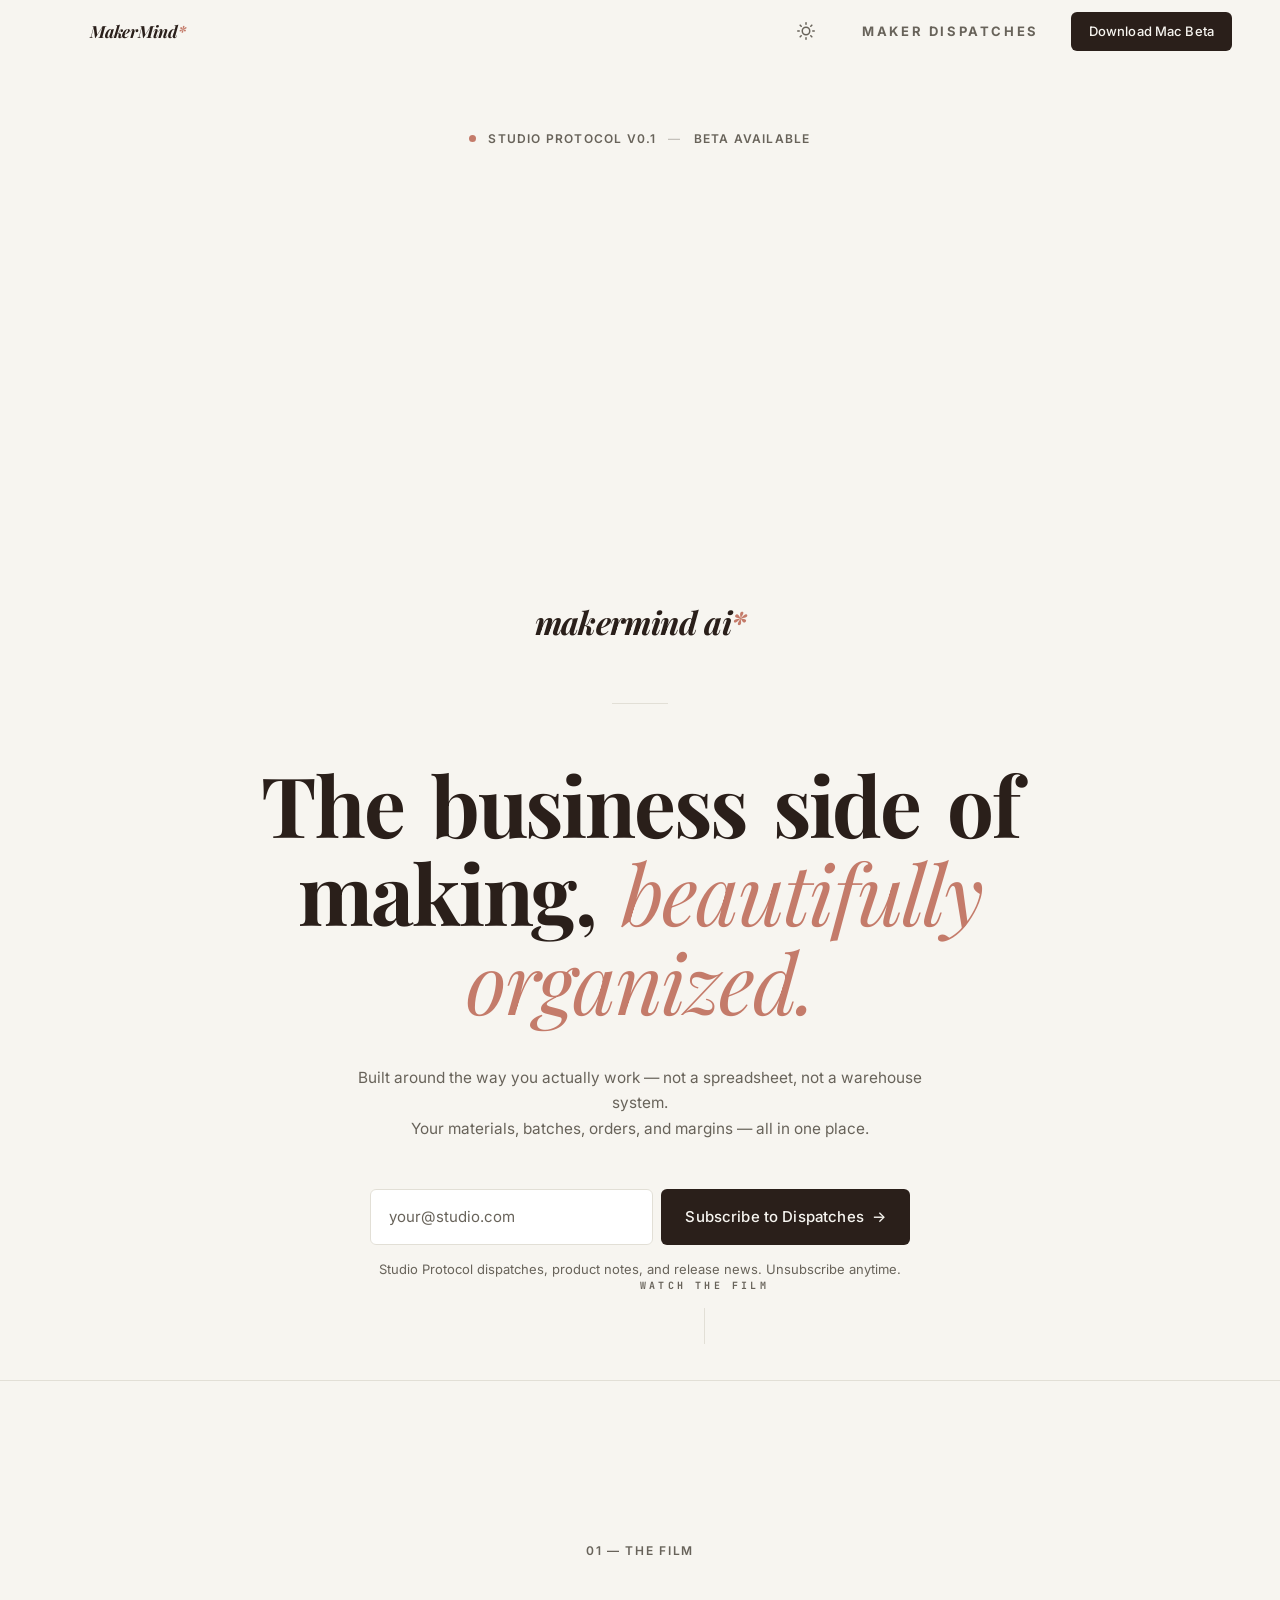
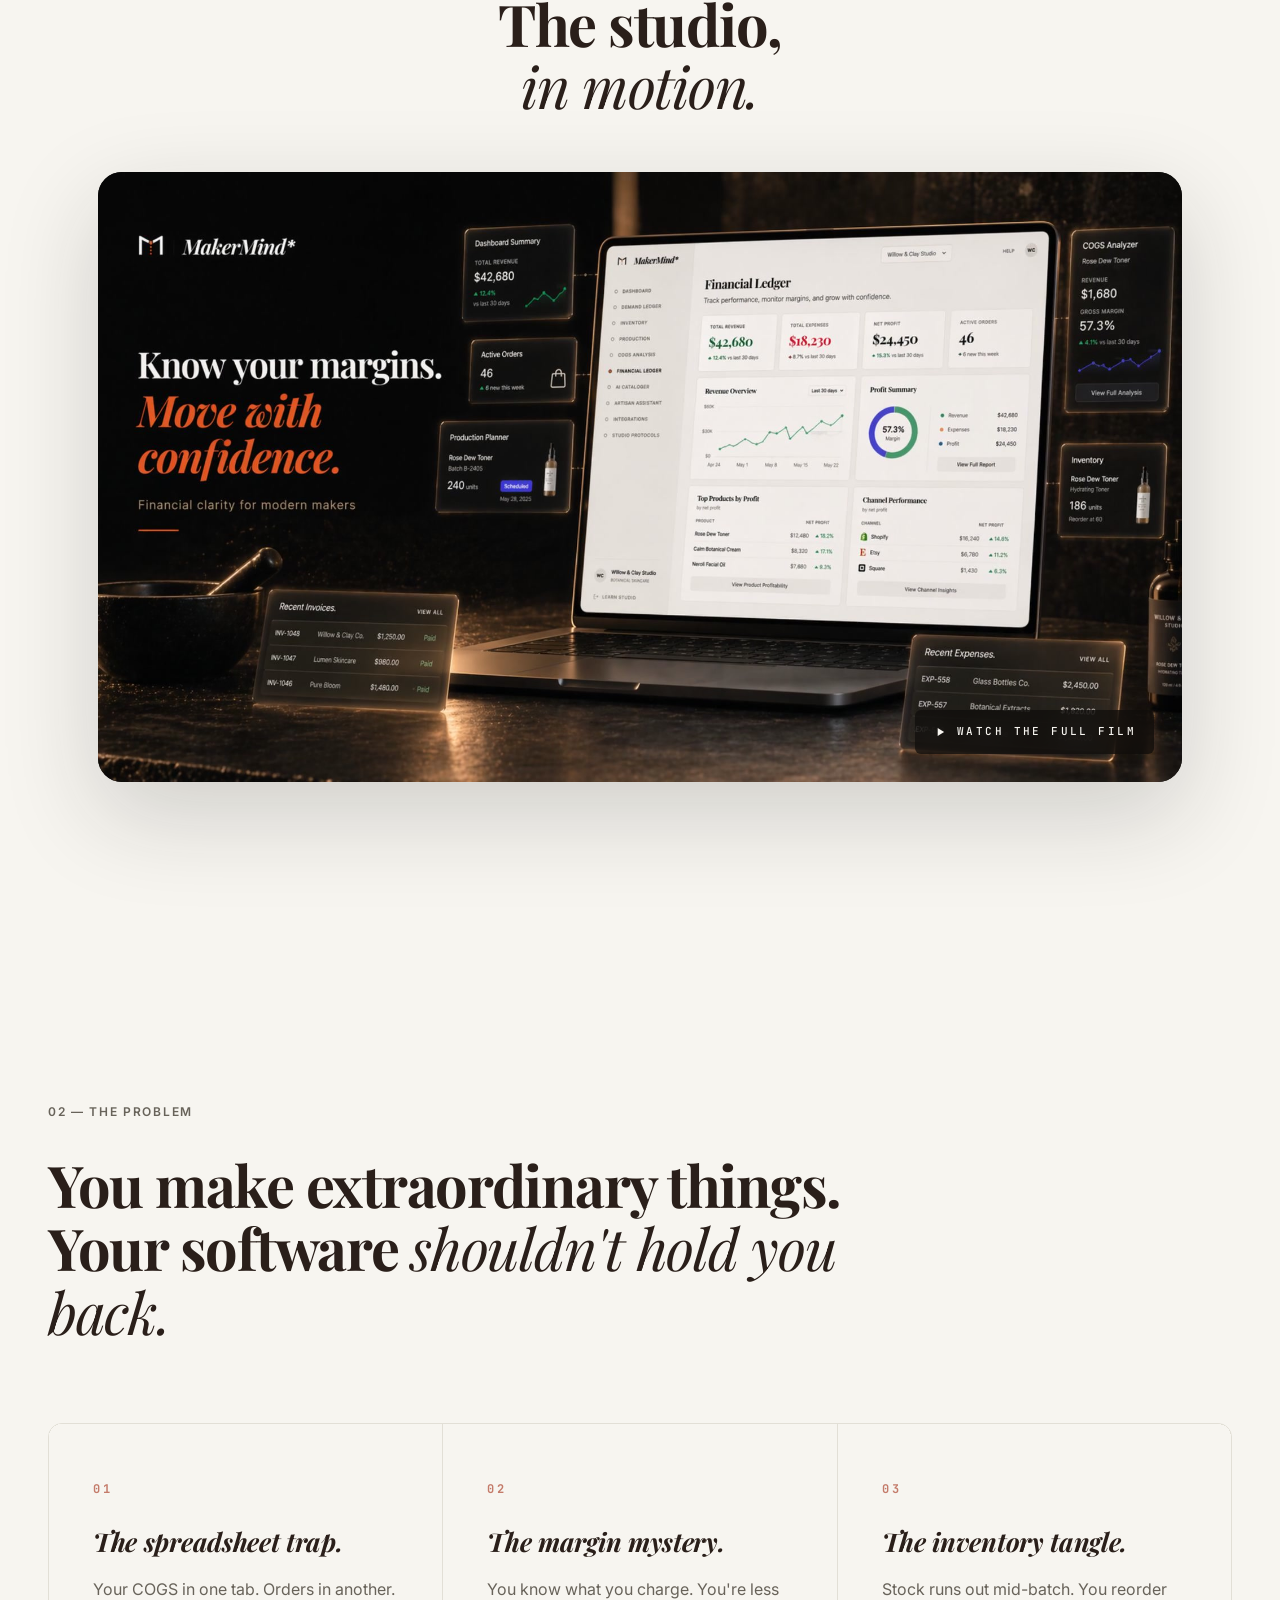
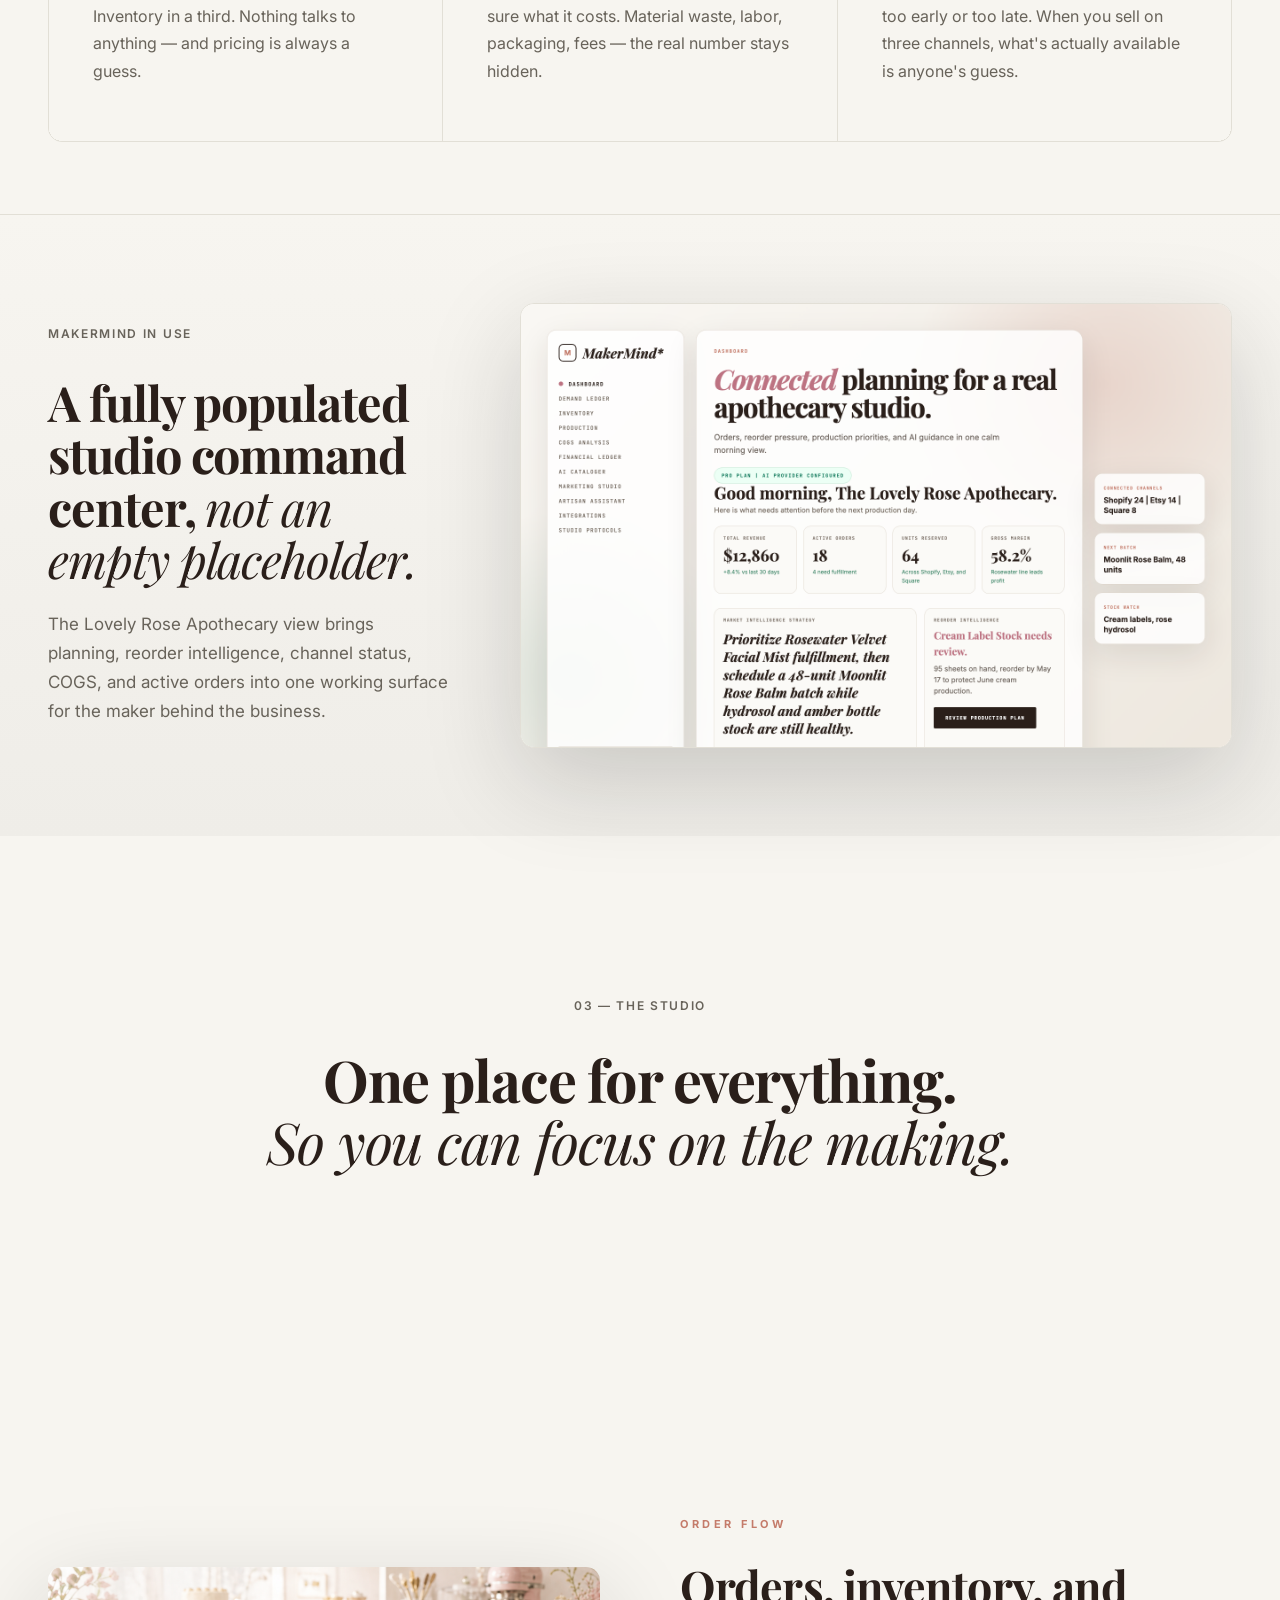
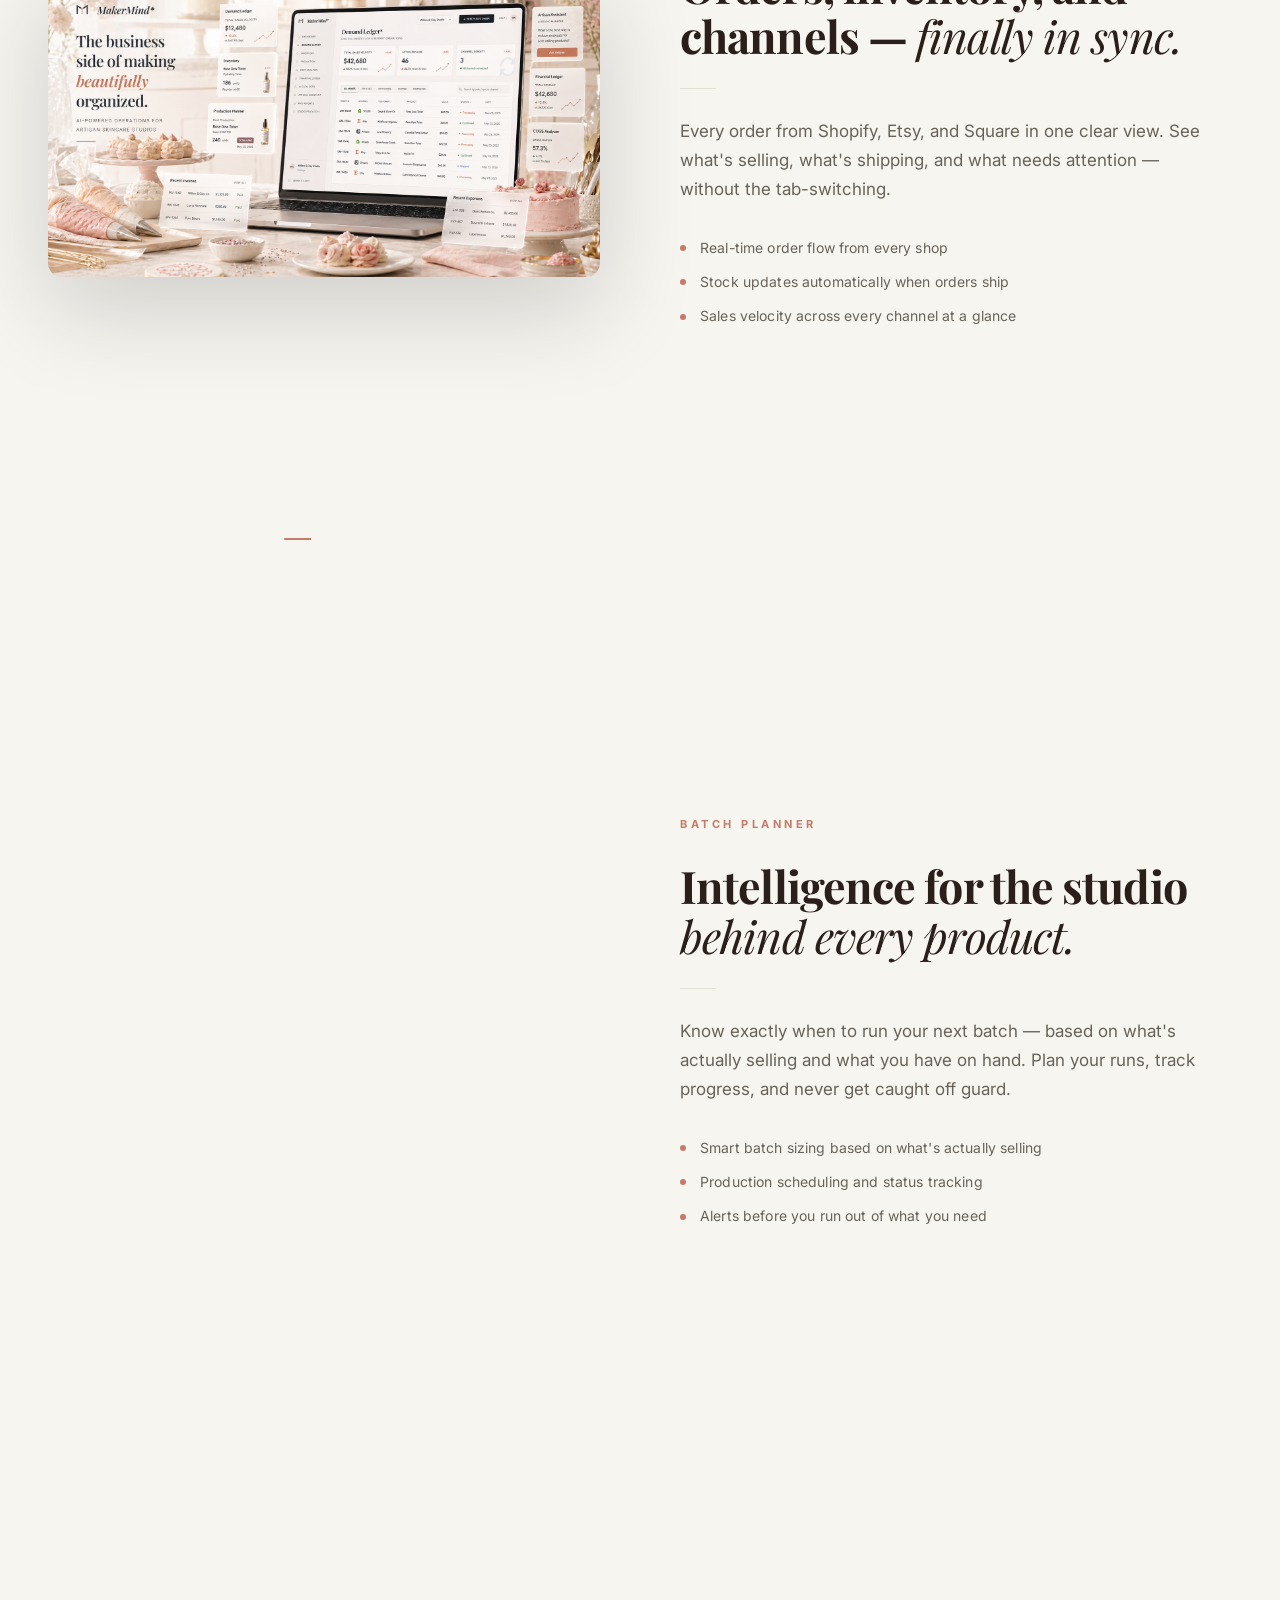
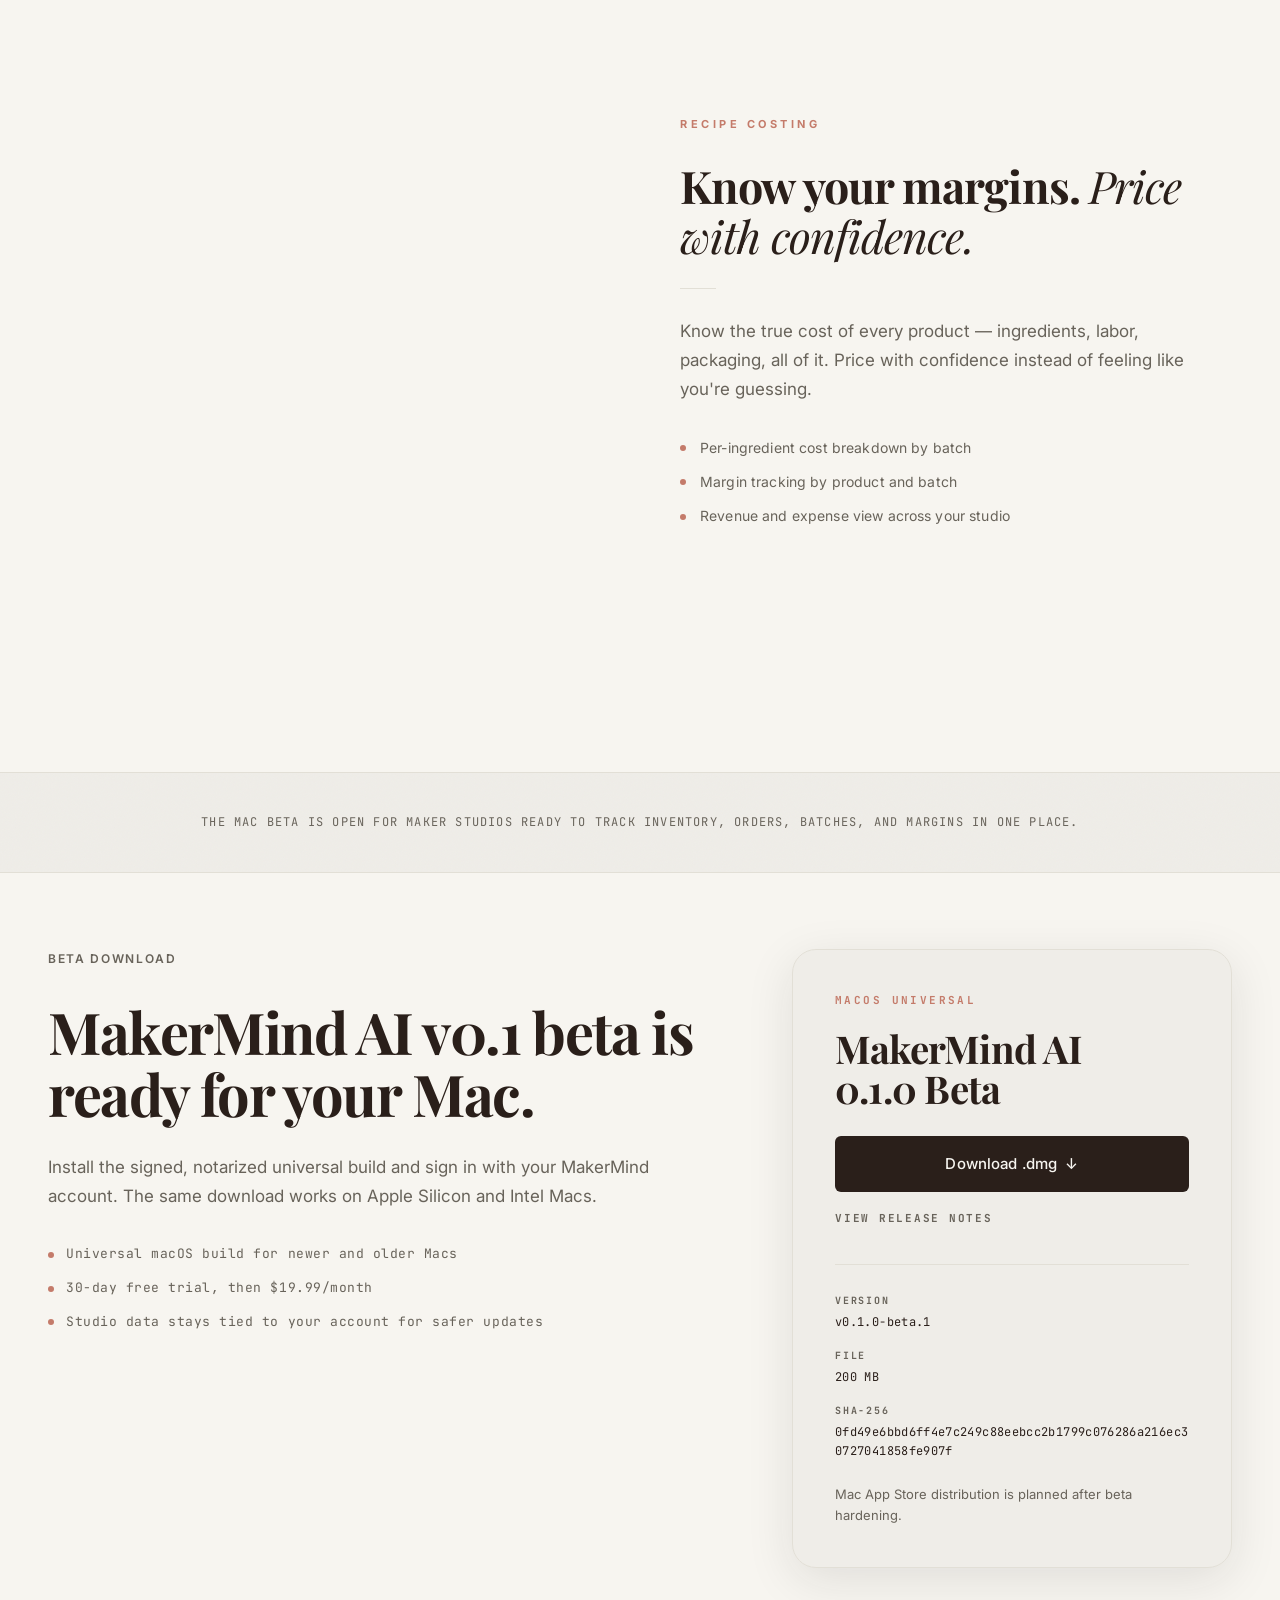
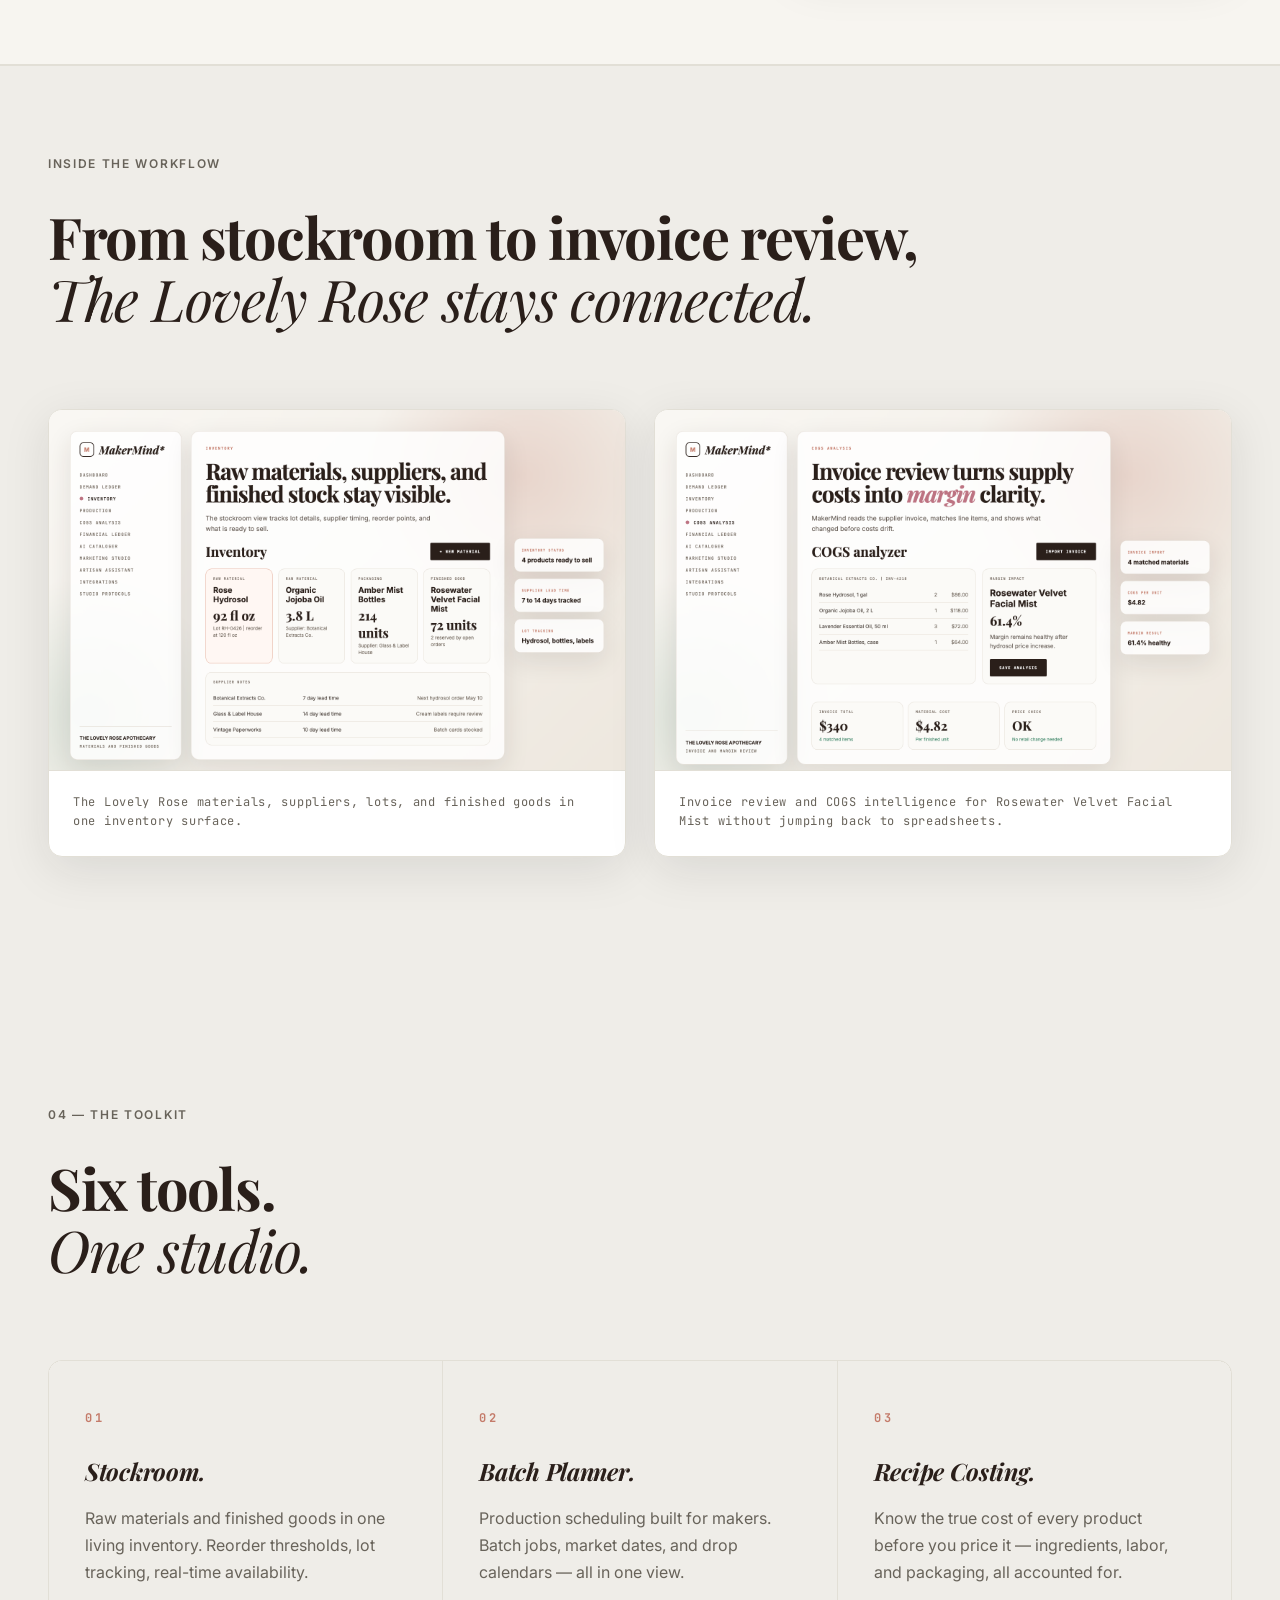
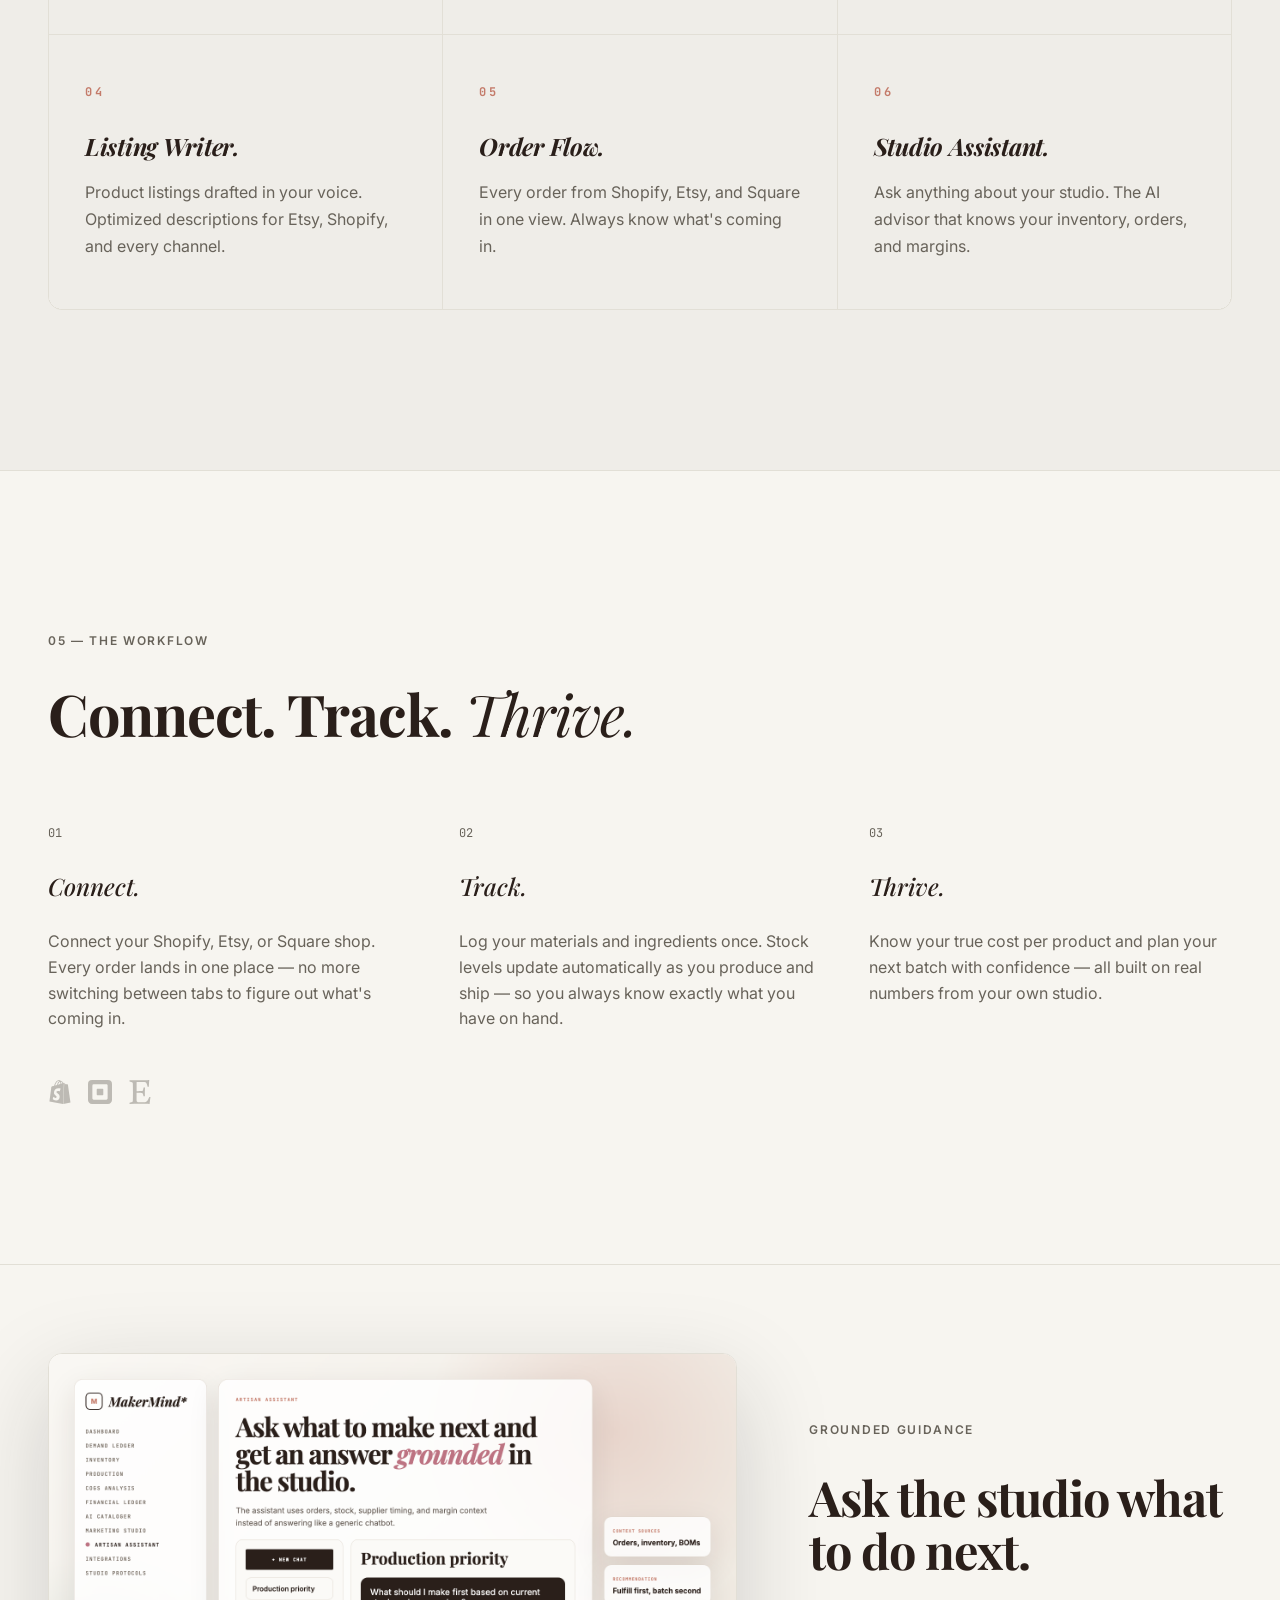
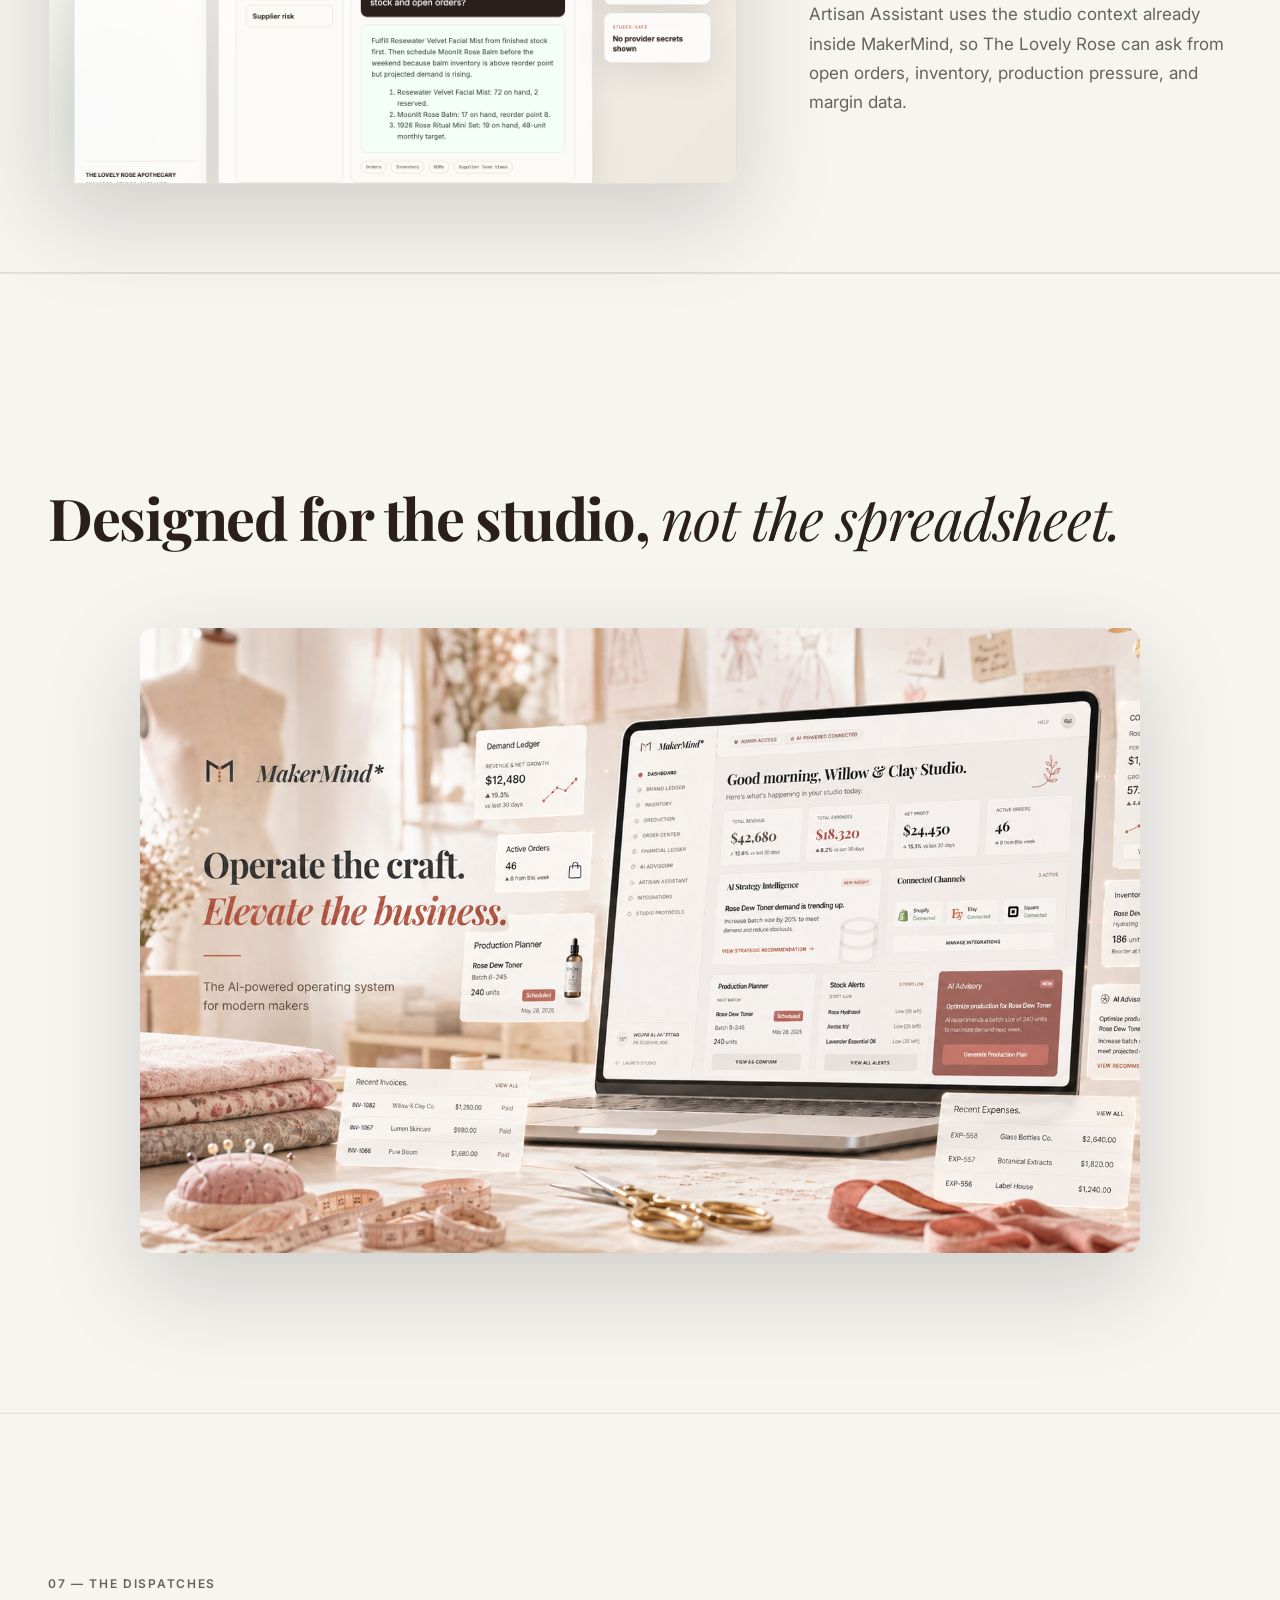
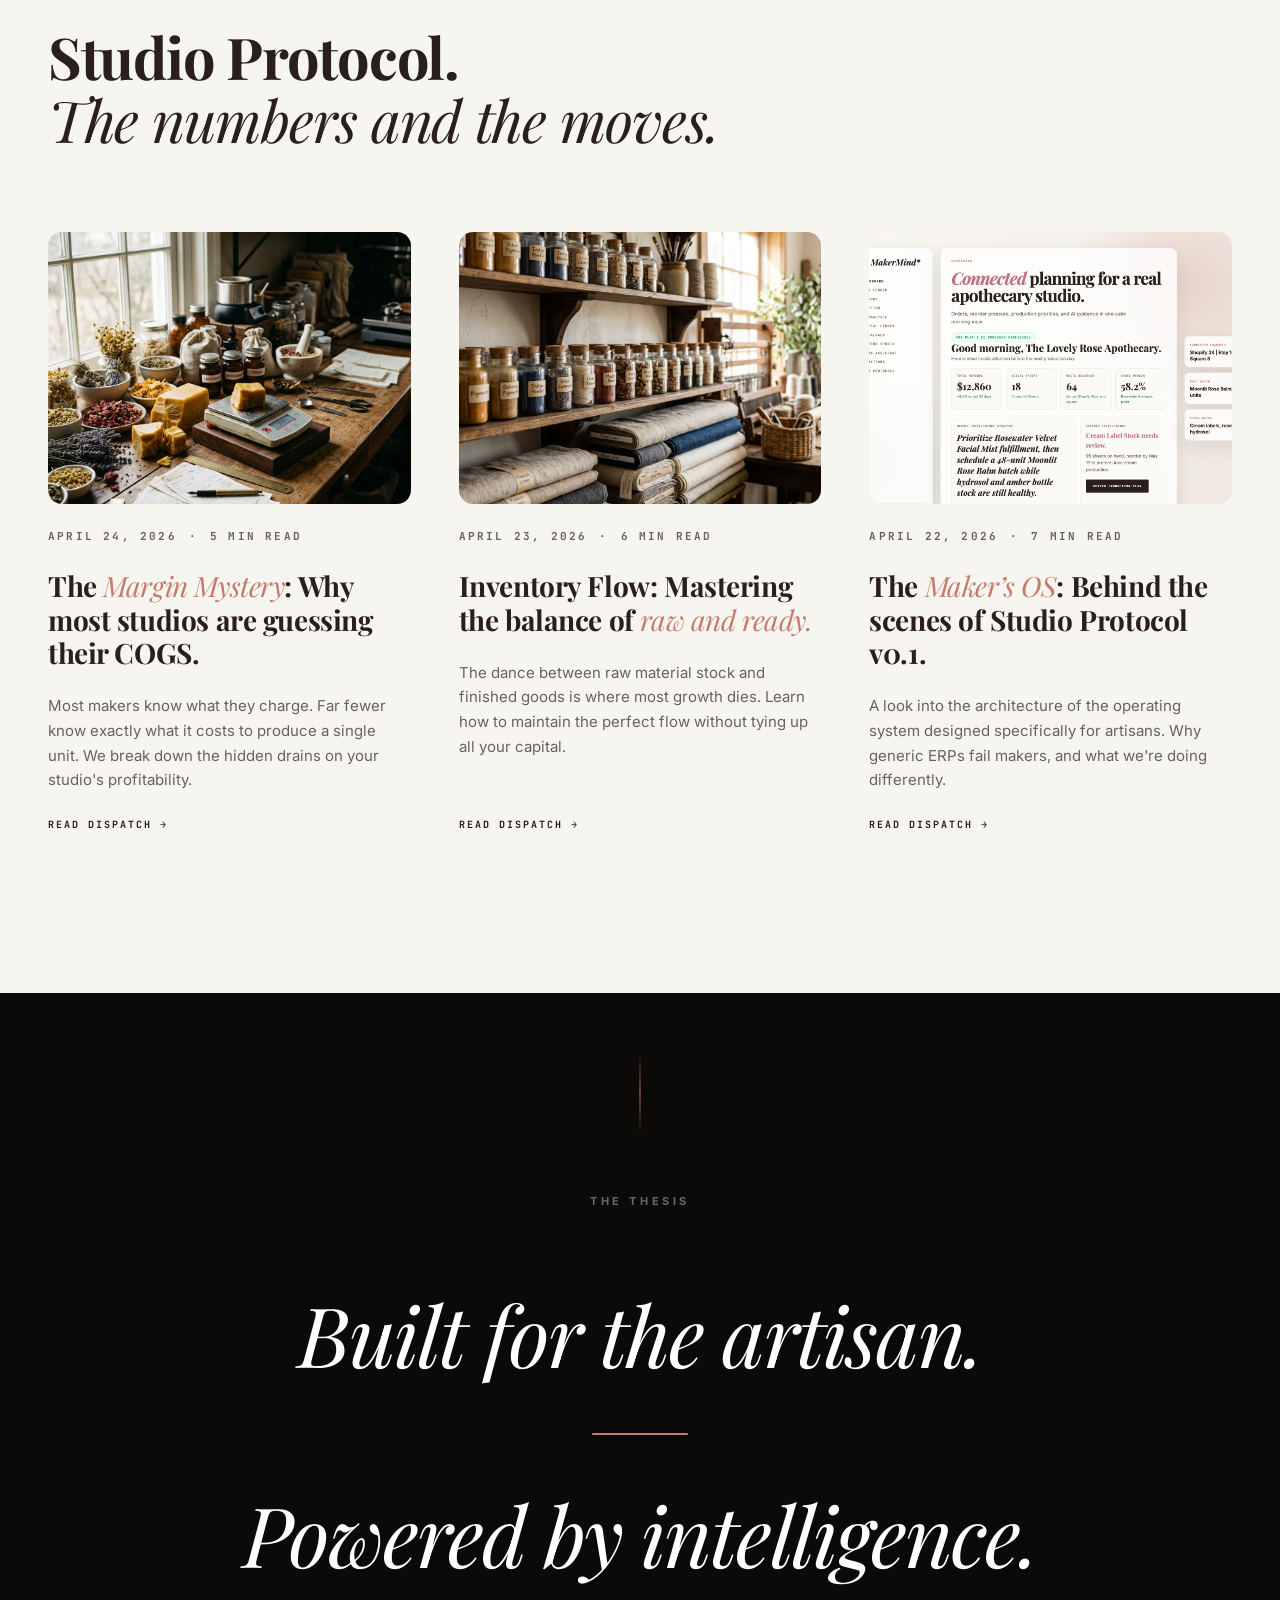
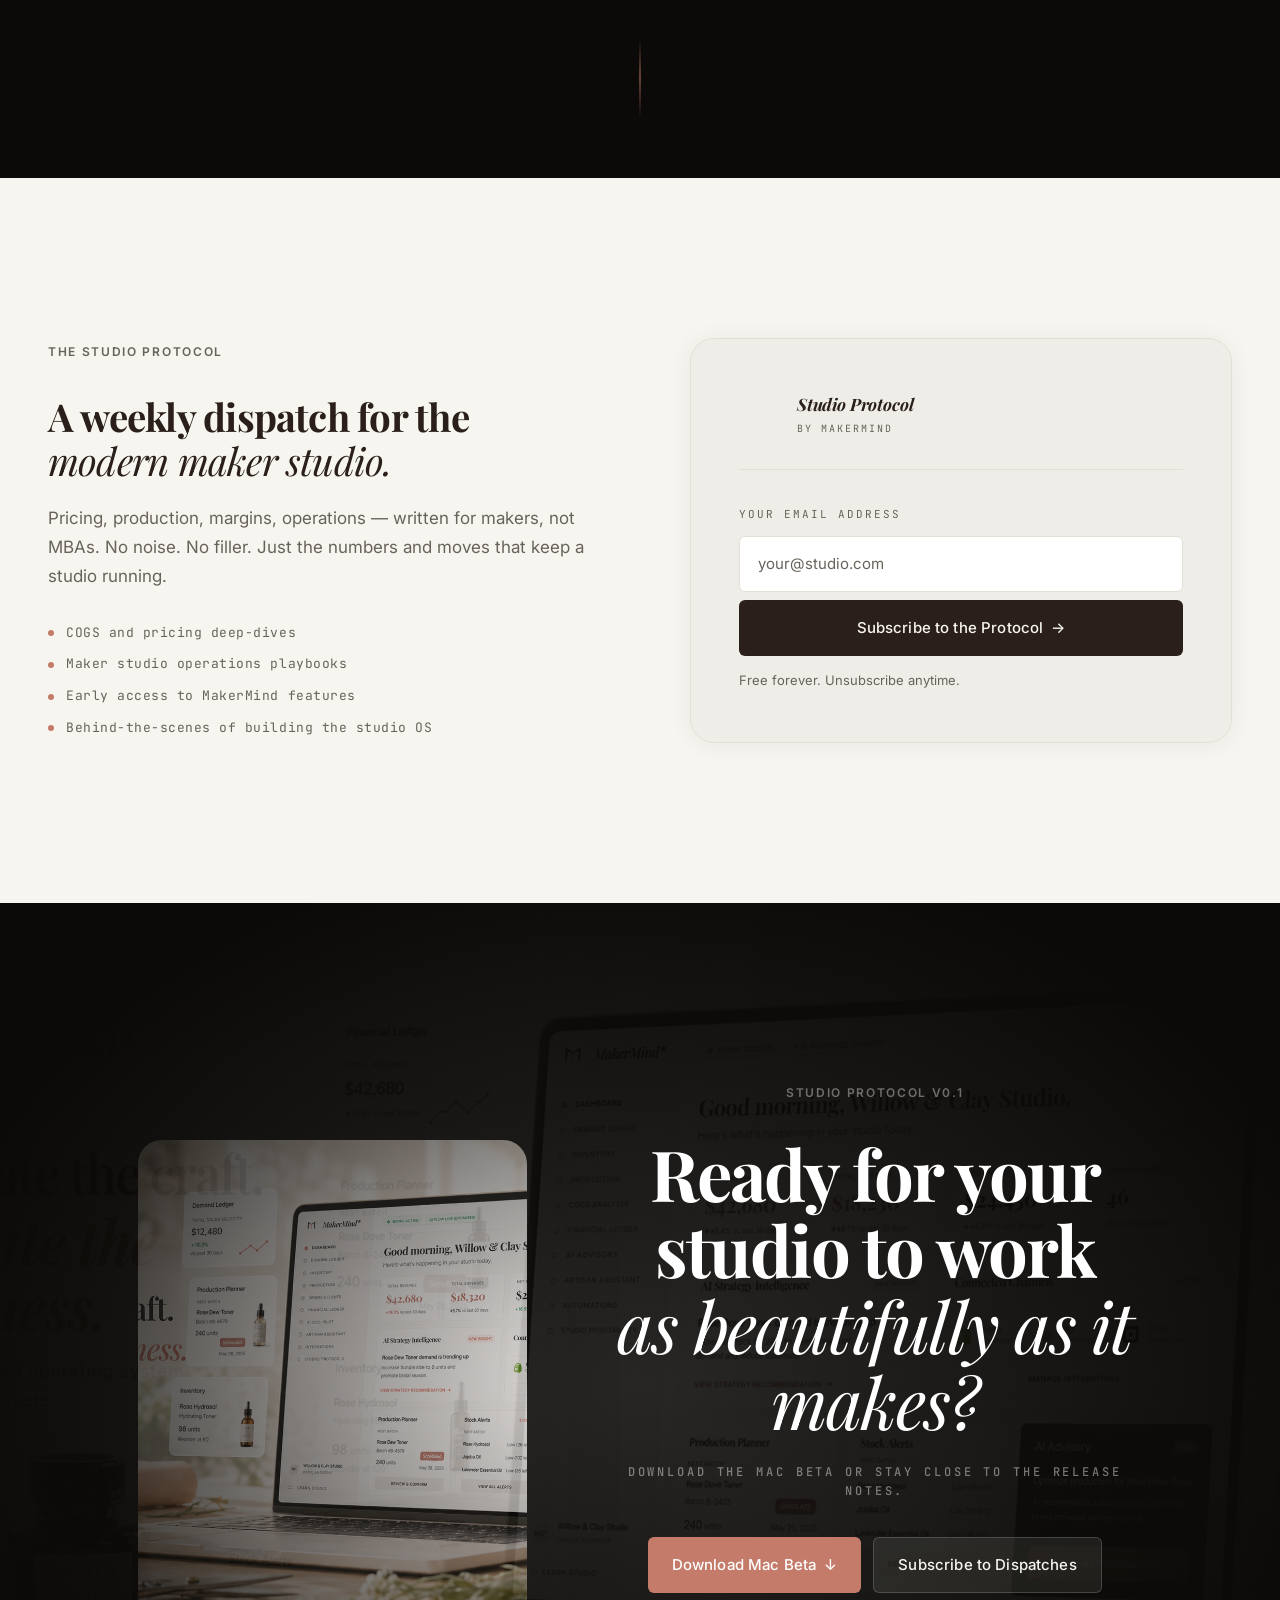
==== commit 4b36b9d2: "Add Lovely Rose promotional screenshots" ====
--- a/index.html
+++ b/index.html
@@ -99,17 +99,6 @@
         Your materials, batches, orders, and margins — all in one place.
       </p>
 
-      <div class="hero-actions" data-anim="download">
-        <a class="btn btn-ink btn-download" href="https://github.com/snapALOS/MakerMind-App/releases/download/v0.1.0-beta.1/MakerMind.AI-0.1.0-beta-universal.dmg">
-          <span class="btn-label">Download Mac Beta</span>
-          <span class="btn-arrow" aria-hidden="true">↓</span>
-        </a>
-        <a class="btn btn-soft" href="#waitlist">
-          <span class="btn-label">Subscribe to Dispatches</span>
-        </a>
-      </div>
-      <p class="download-mini" data-anim="download-note">Universal macOS beta for Apple Silicon and Intel. Signed and notarized.</p>
-
       <form class="email-form" id="hero-form" data-form="hero" data-anim="form" novalidate>
         <div class="email-row">
           <input type="email" name="email" placeholder="your@studio.com" required class="email-input" aria-label="Your email address" />
@@ -185,6 +174,23 @@
         <p class="problem-body">Stock runs out mid-batch. You reorder too early or too late. When you sell on three channels, what's actually available is anyone's guess.</p>
       </article>
     </div>
+  </div>
+</section>
+
+
+<!--═══════════════════════════════════════════════════════════════
+    03B — PRODUCT PROOF
+═══════════════════════════════════════════════════════════════-->
+<section class="product-proof">
+  <div class="container product-proof-grid">
+    <div class="product-proof-copy reveal">
+      <p class="section-label">MakerMind in Use</p>
+      <h2 class="product-proof-headline">A fully populated studio command center, <em>not an empty placeholder.</em></h2>
+      <p class="product-proof-body">The Lovely Rose Apothecary view brings planning, reorder intelligence, channel status, COGS, and active orders into one working surface for the maker behind the business.</p>
+    </div>
+    <figure class="product-proof-frame reveal">
+      <img src="assets/promo-lovely-rose-dashboard.png" alt="Promotional MakerMind dashboard for The Lovely Rose Apothecary with planning, reorder intelligence, connected channels, and active orders" />
+    </figure>
   </div>
 </section>
 
@@ -315,6 +321,29 @@
 
 
 <!--═══════════════════════════════════════════════════════════════
+    05C — WORKFLOW PROOF
+═══════════════════════════════════════════════════════════════-->
+<section class="screenshot-proof">
+  <div class="container">
+    <div class="screenshot-proof-header reveal">
+      <p class="section-label">Inside the Workflow</p>
+      <h2 class="features-headline">From stockroom to invoice review, <em>The Lovely Rose stays connected.</em></h2>
+    </div>
+    <div class="screenshot-duo">
+      <figure class="screenshot-panel reveal">
+        <img src="assets/promo-lovely-rose-inventory.png" alt="Promotional MakerMind inventory screen for The Lovely Rose Apothecary with raw materials, finished stock, suppliers, and lot tracking" />
+        <figcaption>The Lovely Rose materials, suppliers, lots, and finished goods in one inventory surface.</figcaption>
+      </figure>
+      <figure class="screenshot-panel reveal">
+        <img src="assets/promo-lovely-rose-cogs.png" alt="Promotional MakerMind COGS analyzer for The Lovely Rose Apothecary showing invoice import, matched materials, and margin impact" />
+        <figcaption>Invoice review and COGS intelligence for Rosewater Velvet Facial Mist without jumping back to spreadsheets.</figcaption>
+      </figure>
+    </div>
+  </div>
+</section>
+
+
+<!--═══════════════════════════════════════════════════════════════
     06 — SIX TOOLS GRID
 ═══════════════════════════════════════════════════════════════-->
 <section class="features">
@@ -393,6 +422,23 @@
 
 
 <!--═══════════════════════════════════════════════════════════════
+    07B — ASSISTANT PROOF
+═══════════════════════════════════════════════════════════════-->
+<section class="assistant-proof">
+  <div class="container assistant-proof-grid">
+    <figure class="assistant-proof-frame reveal">
+      <img src="assets/promo-lovely-rose-assistant.png" alt="Promotional MakerMind Artisan Assistant screen for The Lovely Rose Apothecary answering an operations question from orders, inventory, BOMs, and supplier lead times" />
+    </figure>
+    <div class="assistant-proof-copy reveal">
+      <p class="section-label">Grounded Guidance</p>
+      <h2 class="product-proof-headline">Ask the studio what to do next.</h2>
+      <p class="product-proof-body">Artisan Assistant uses the studio context already inside MakerMind, so The Lovely Rose can ask from open orders, inventory, production pressure, and margin data.</p>
+    </div>
+  </div>
+</section>
+
+
+<!--═══════════════════════════════════════════════════════════════
     08 — TECHNICAL UI PREVIEW
 ═══════════════════════════════════════════════════════════════-->
 <section class="ui-preview">
@@ -446,7 +492,7 @@
 
       <article class="journal-card reveal">
         <a href="dispatch-makers-os.html" class="journal-card-img-wrap">
-          <img src="assets/dispatch-protocol.png" alt="Minimalist desk with laptop" class="journal-card-img" />
+          <img src="assets/promo-lovely-rose-dashboard.png" alt="MakerMind dashboard for The Lovely Rose Apothecary showing connected planning and reorder intelligence" class="journal-card-img" />
         </a>
         <div class="journal-card-meta">
           <span>April 22, 2026</span>
--- a/styles.css
+++ b/styles.css
@@ -592,25 +592,6 @@
 }
 .btn-full { width: 100%; }
 
-.hero-actions {
-  display: flex;
-  justify-content: center;
-  gap: 12px;
-  margin: 0 auto 16px;
-  opacity: 0;
-  animation: fade-up 0.9s var(--ease) 4.5s forwards;
-}
-.download-mini {
-  font-family: var(--mono);
-  font-size: 0.6875rem;
-  letter-spacing: 0.08em;
-  text-transform: uppercase;
-  color: var(--muted);
-  margin: 0 auto 36px;
-  opacity: 0;
-  animation: fade-up 0.9s var(--ease) 4.65s forwards;
-}
-
 
 /* ── SCROLL CUE ───────────────────────────────────────────── */
 .scroll-cue {
@@ -748,7 +729,7 @@
 ═══════════════════════════════════════════════════════════════ */
 .problem {
   background: var(--bg);
-  padding: var(--section) 0;
+  padding: var(--section) 0 72px;
 }
 .problem-headline {
   font-family: var(--serif);
@@ -798,6 +779,102 @@
 .problem-body {
   font-size: 1rem;
   line-height: 1.7;
+  color: var(--muted);
+}
+
+
+/* ═══════════════════════════════════════════════════════════════
+   PRODUCT PROOF SCREENSHOTS
+═══════════════════════════════════════════════════════════════ */
+.product-proof,
+.screenshot-proof,
+.assistant-proof {
+  padding: 88px 0;
+  border-top: 1px solid var(--border);
+}
+.product-proof {
+  background: linear-gradient(180deg, var(--bg) 0%, var(--sidebar) 100%);
+}
+.screenshot-proof {
+  background: var(--sidebar);
+}
+.assistant-proof {
+  background: var(--bg);
+  border-bottom: 1px solid var(--border);
+}
+.product-proof-grid,
+.assistant-proof-grid {
+  display: grid;
+  grid-template-columns: minmax(280px, 0.72fr) minmax(0, 1.28fr);
+  gap: 72px;
+  align-items: center;
+}
+.assistant-proof-grid {
+  grid-template-columns: minmax(0, 1.24fr) minmax(280px, 0.76fr);
+}
+.product-proof-copy,
+.assistant-proof-copy {
+  max-width: 520px;
+}
+.product-proof-headline {
+  font-family: var(--serif);
+  font-weight: 700;
+  font-size: clamp(2rem, 3.8vw, 3.35rem);
+  line-height: 1.08;
+  letter-spacing: -0.022em;
+  color: var(--ink);
+  margin-bottom: 24px;
+}
+.product-proof-headline em {
+  font-style: italic;
+  font-weight: 400;
+}
+.product-proof-body {
+  font-size: 1.0625rem;
+  line-height: 1.72;
+  color: var(--muted);
+}
+.product-proof-frame,
+.assistant-proof-frame,
+.screenshot-panel {
+  background: var(--white);
+  border: 1px solid var(--border);
+  border-radius: var(--radius-md);
+  overflow: hidden;
+  box-shadow: var(--shadow-lg);
+}
+[data-theme="dark"] .product-proof-frame,
+[data-theme="dark"] .assistant-proof-frame,
+[data-theme="dark"] .screenshot-panel {
+  background: var(--night-2);
+}
+.product-proof-frame img,
+.assistant-proof-frame img,
+.screenshot-panel img {
+  width: 100%;
+  aspect-ratio: 16 / 10;
+  object-fit: cover;
+  object-position: top left;
+}
+.screenshot-proof-header {
+  max-width: 920px;
+  margin-bottom: 56px;
+}
+.screenshot-duo {
+  display: grid;
+  grid-template-columns: repeat(2, minmax(0, 1fr));
+  gap: 28px;
+}
+.screenshot-panel {
+  box-shadow: var(--shadow-md);
+}
+.screenshot-panel figcaption {
+  padding: 22px 24px 24px;
+  border-top: 1px solid var(--border);
+  font-family: var(--mono);
+  font-size: 0.75rem;
+  line-height: 1.6;
+  letter-spacing: 0.06em;
   color: var(--muted);
 }
 
@@ -1551,6 +1628,26 @@
   .download-grid { grid-template-columns: 1fr; gap: 48px; }
   .download-card { max-width: 520px; }
 
+  .product-proof-grid,
+  .assistant-proof-grid,
+  .screenshot-duo {
+    grid-template-columns: 1fr;
+    gap: 40px;
+  }
+
+  .product-proof-copy,
+  .assistant-proof-copy {
+    max-width: 640px;
+  }
+
+  .assistant-proof-frame {
+    order: 2;
+  }
+
+  .assistant-proof-copy {
+    order: 1;
+  }
+
   .footer-top { flex-direction: column; gap: 28px; text-align: center; }
   .footer-links { flex-wrap: wrap; justify-content: center; gap: 16px 28px; }
   .footer-meta { flex-direction: column; gap: 10px; text-align: center; }
@@ -1679,19 +1776,6 @@
     margin-bottom: 24px;
   }
 
-  .hero-actions {
-    flex-direction: column;
-    width: 100%;
-    max-width: 320px;
-    margin-bottom: 14px;
-  }
-
-  .download-mini {
-    max-width: 300px;
-    line-height: 1.55;
-    margin-bottom: 28px;
-  }
-
   .features-grid { grid-template-columns: 1fr; }
   .email-row { flex-direction: column; }
   .email-input,
@@ -1727,6 +1811,31 @@
 
   .film-overlay { padding: 16px; }
   .film-play { font-size: 0.625rem; padding: 0 14px; height: 38px; }
+
+  .product-proof,
+  .screenshot-proof,
+  .assistant-proof {
+    padding: var(--section) 0;
+  }
+
+  .product-proof-headline {
+    font-size: clamp(2rem, 9vw, 2.7rem);
+  }
+
+  .product-proof-body {
+    font-size: 0.9375rem;
+    line-height: 1.62;
+  }
+
+  .screenshot-proof-header {
+    margin-bottom: 36px;
+  }
+
+  .screenshot-panel figcaption {
+    padding: 18px;
+    font-size: 0.6875rem;
+    letter-spacing: 0.04em;
+  }
 
   .download-card {
     padding: 32px 24px;
@@ -2045,14 +2154,14 @@
 /* 6B. Mac Beta Download */
 .download {
   background: var(--bg);
-  padding: var(--section) 0;
+  padding: 76px 0 96px;
   border-bottom: 1px solid var(--border);
 }
 .download-grid {
   display: grid;
   grid-template-columns: minmax(0, 1fr) minmax(320px, 440px);
   gap: 80px;
-  align-items: center;
+  align-items: start;
 }
 .download-copy {
   max-width: 720px;
@@ -2245,17 +2354,6 @@
     max-width: 132px;
   }
 
-  .hero-actions {
-    flex-direction: column;
-    width: 100%;
-    max-width: 320px;
-  }
-
-  .download-mini {
-    max-width: 300px;
-    line-height: 1.55;
-  }
-
   .download-card {
     padding: 32px 24px;
   }
